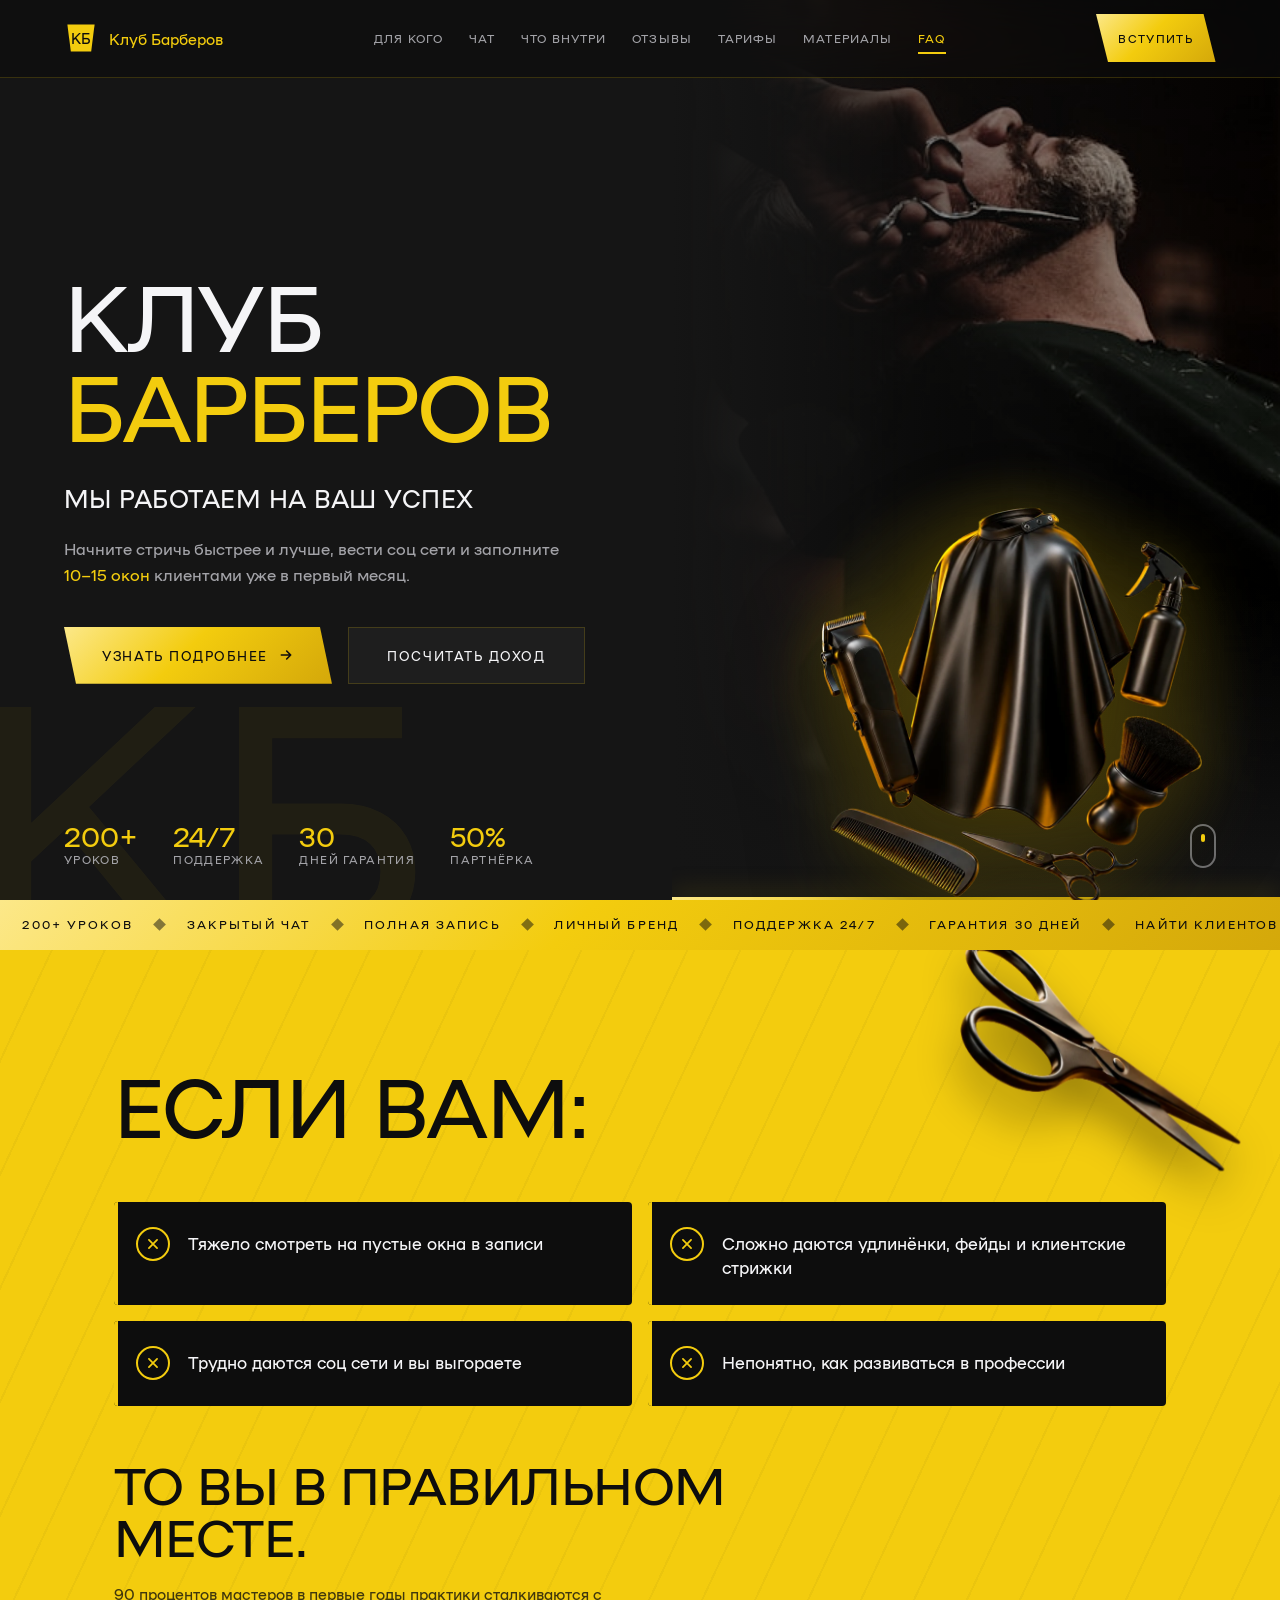
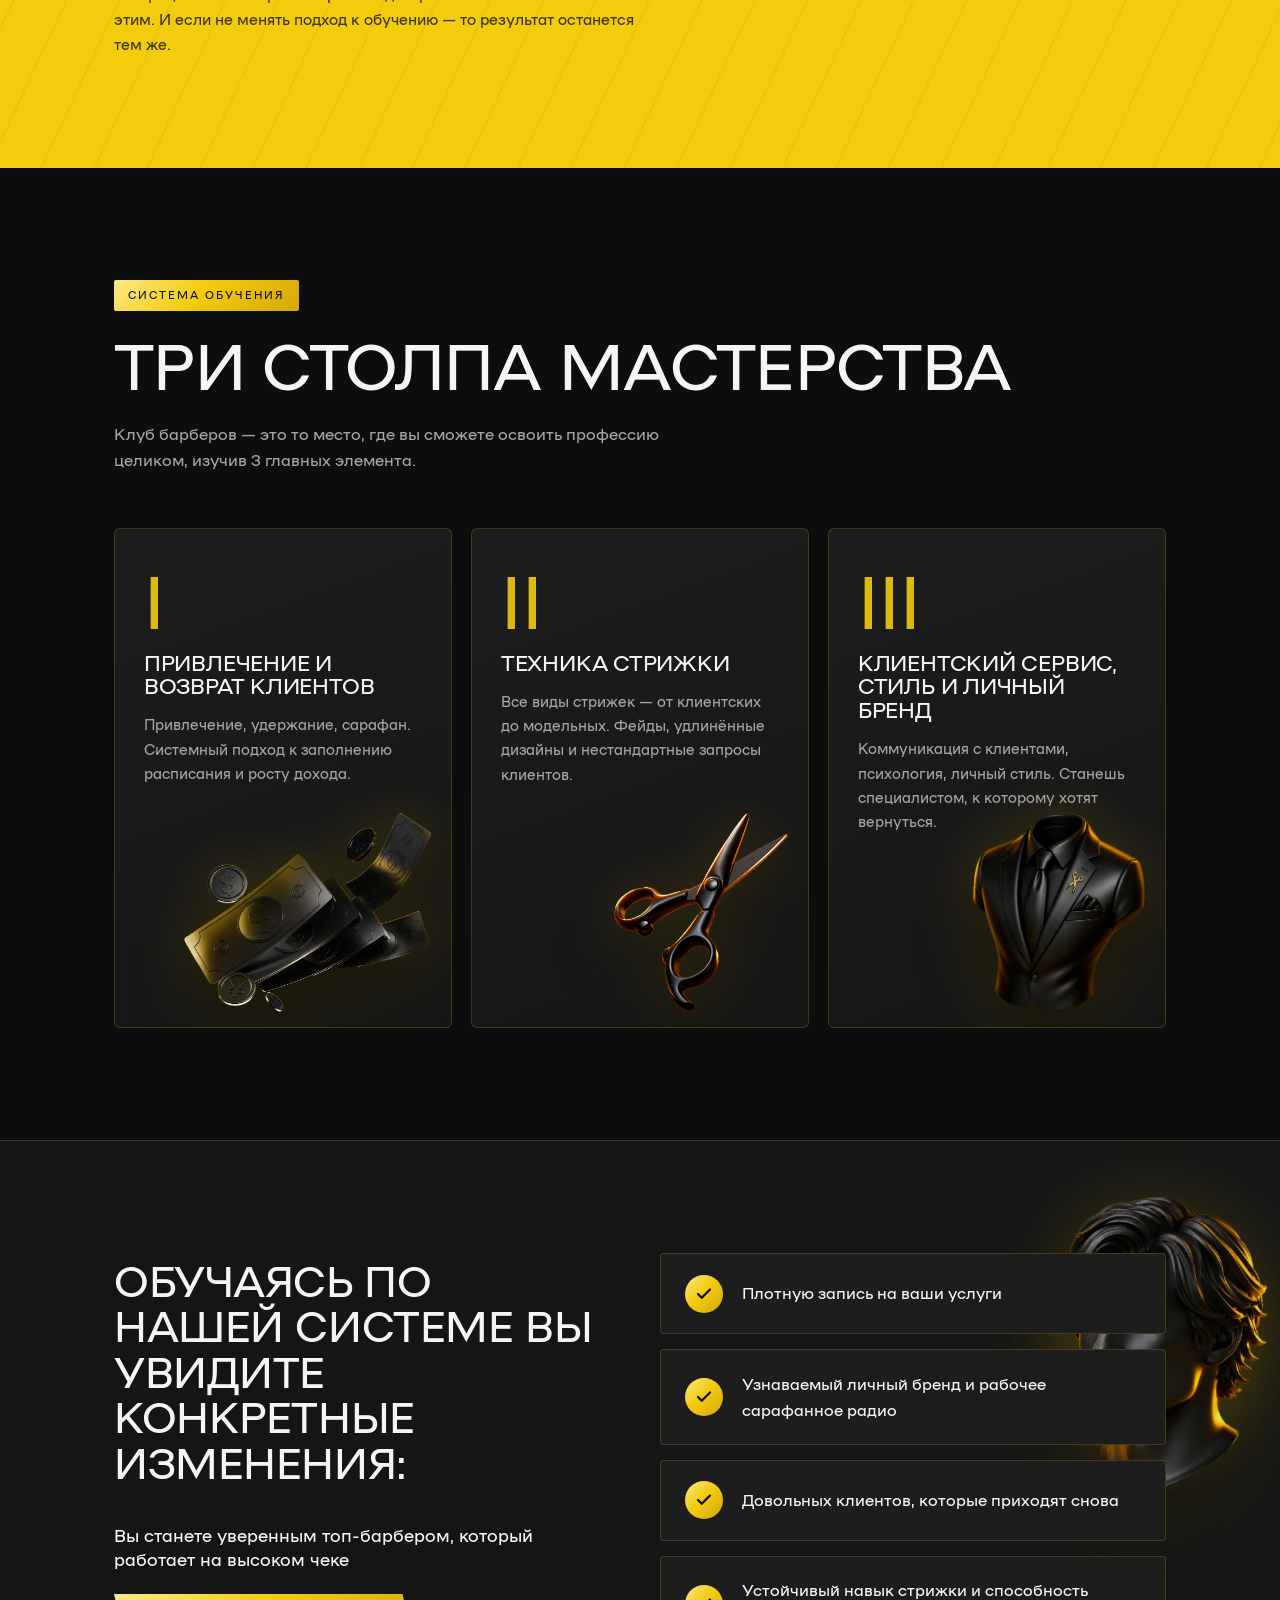
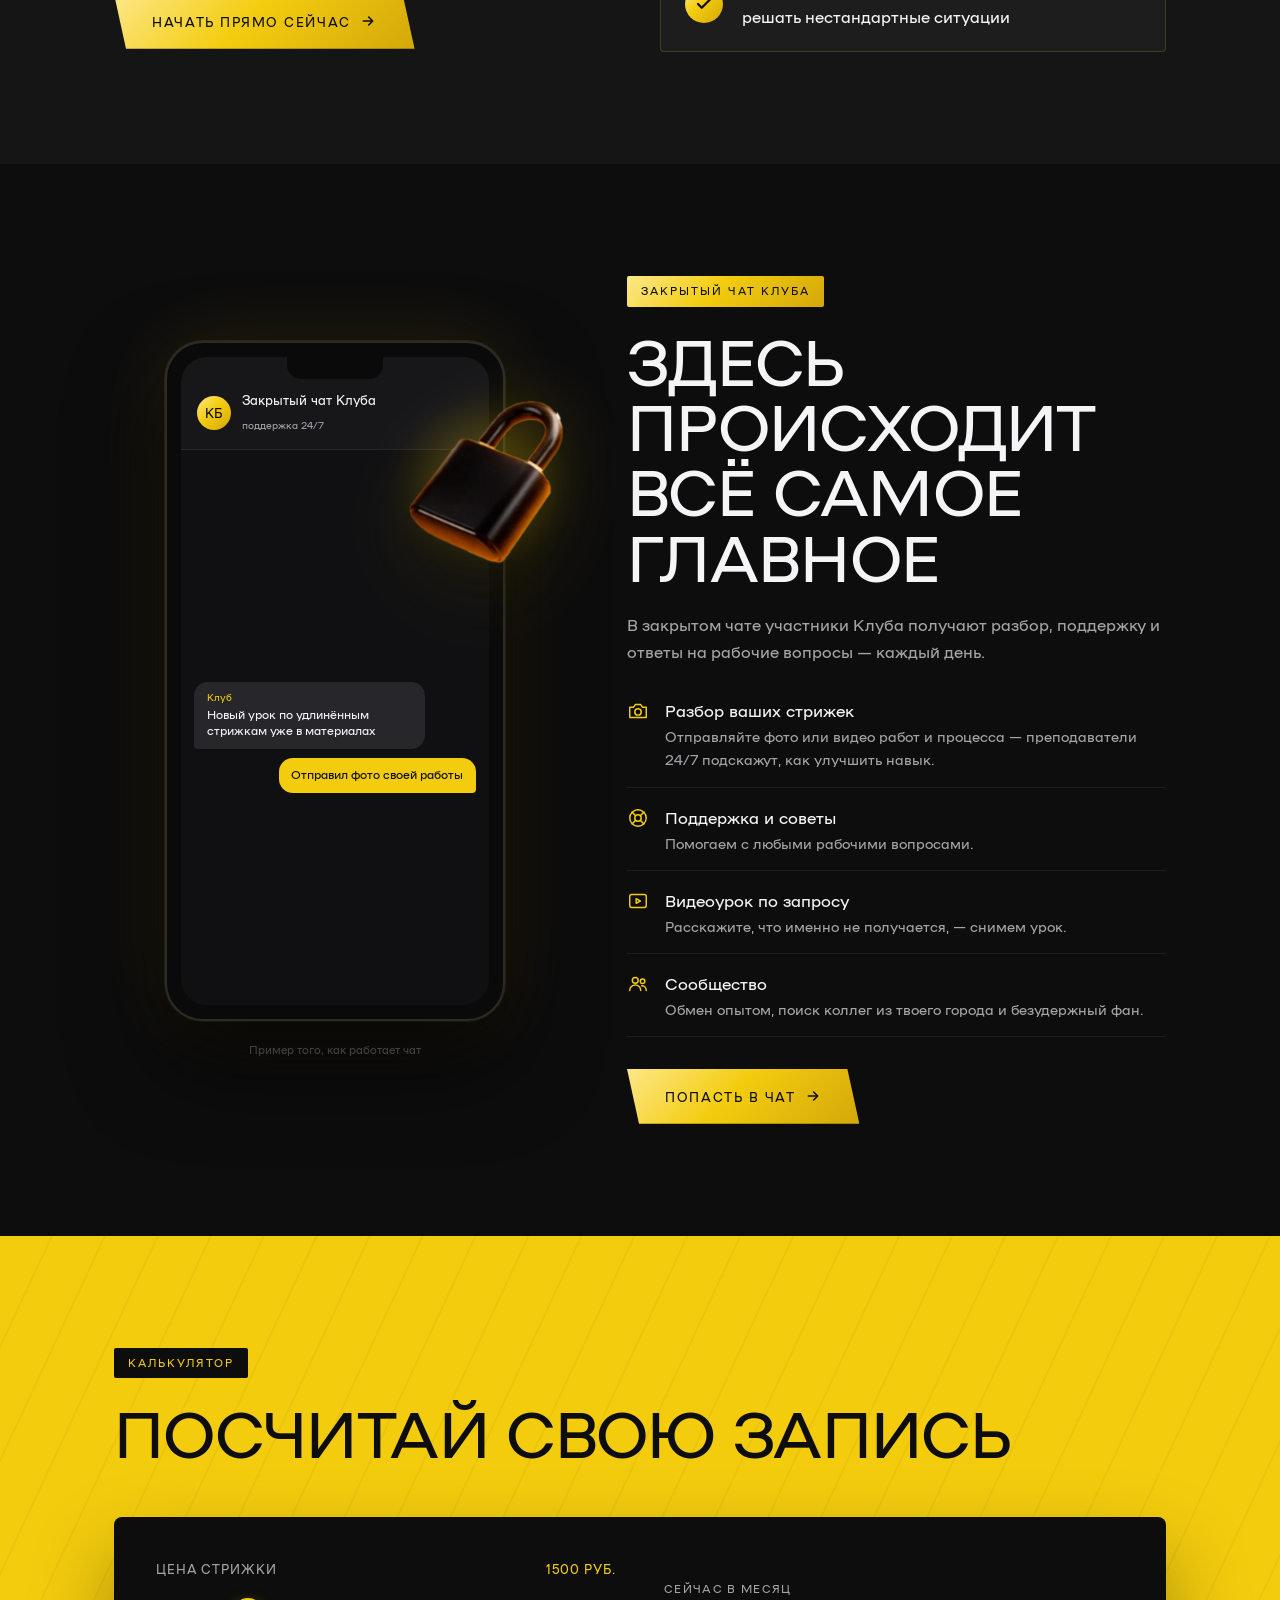
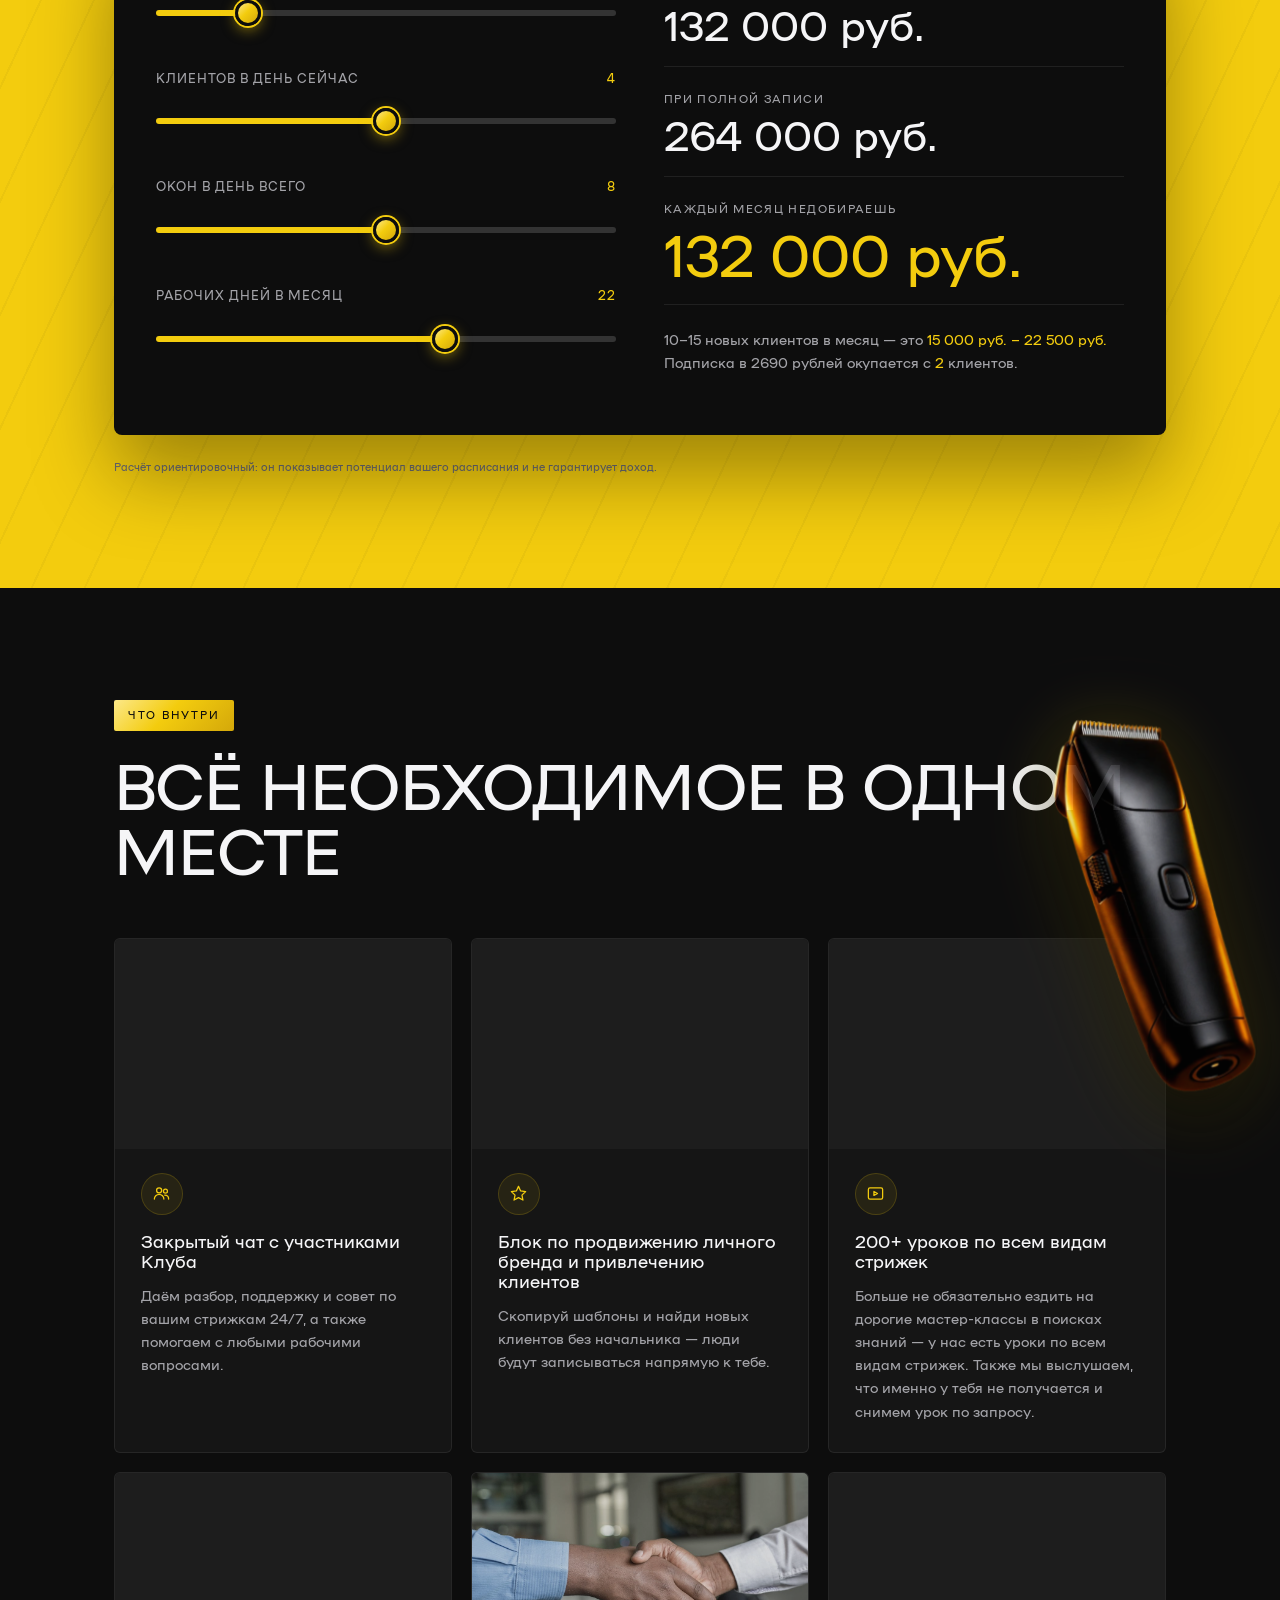
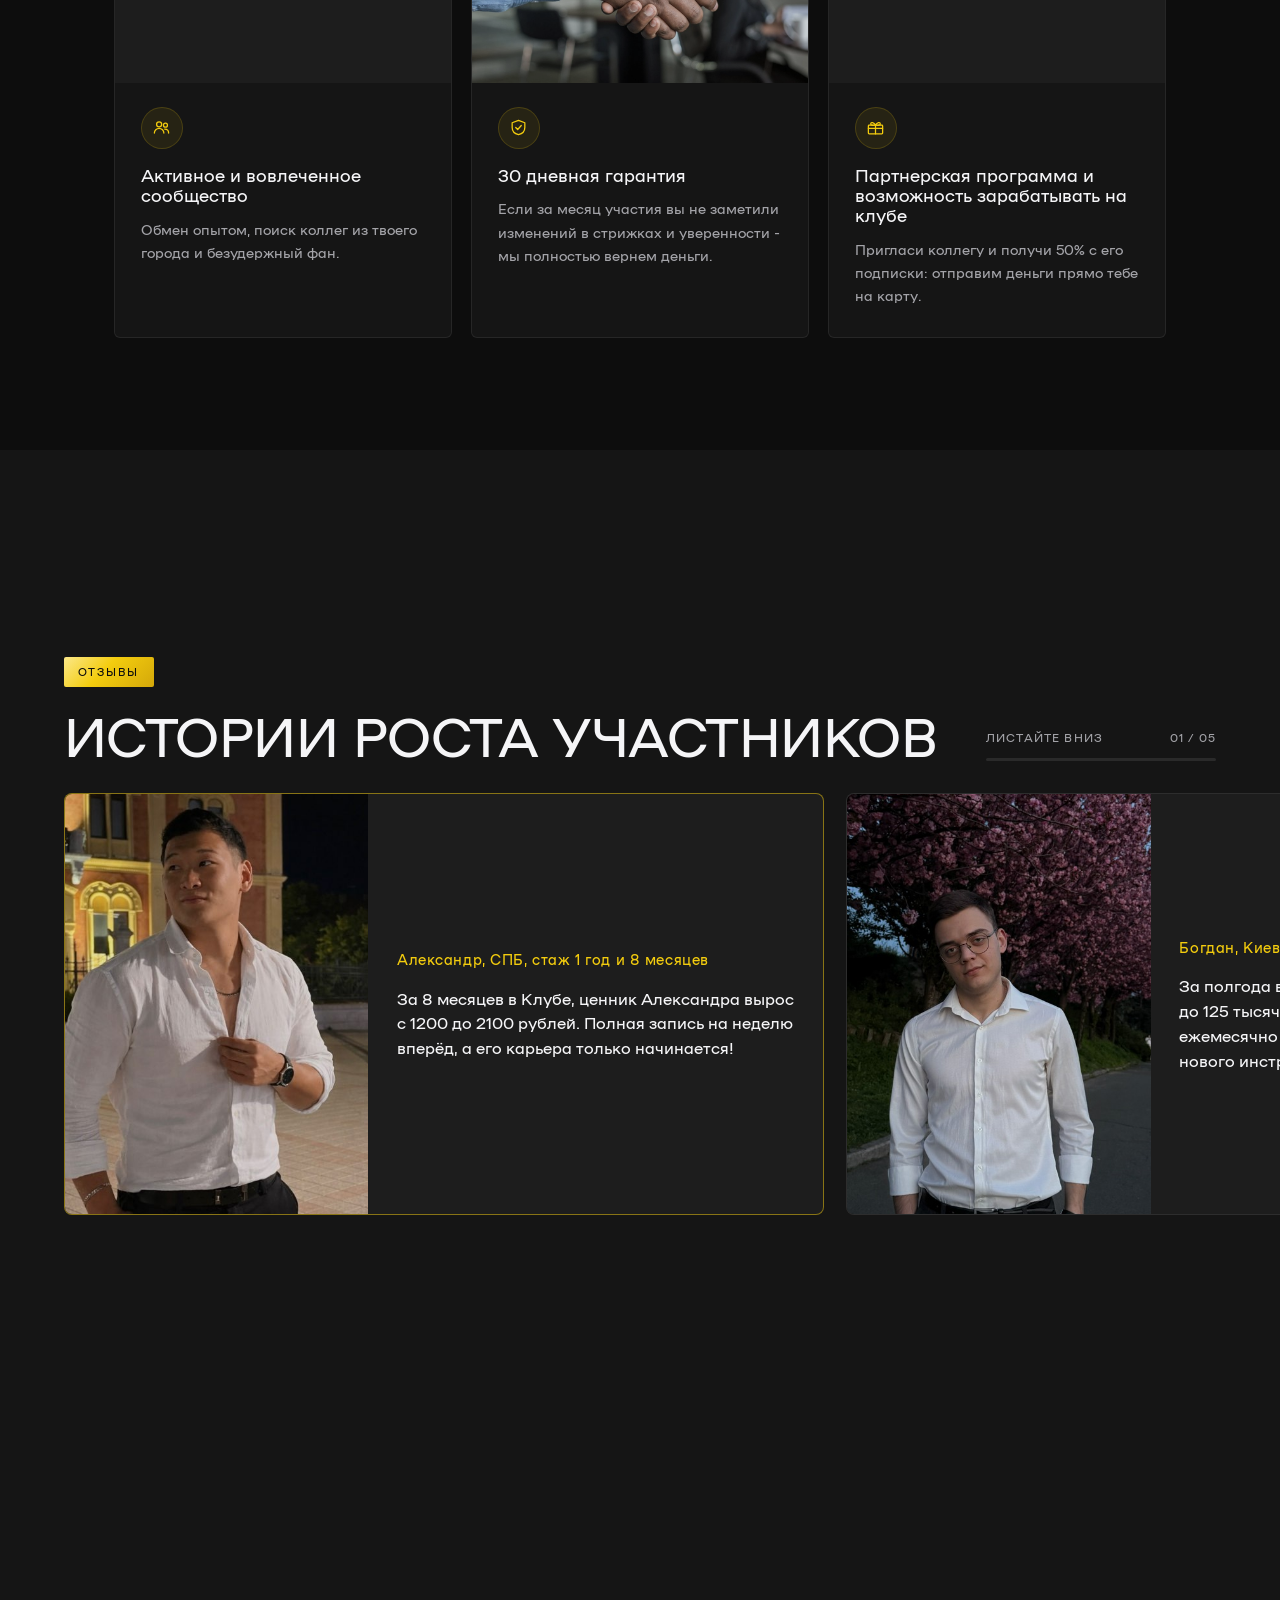
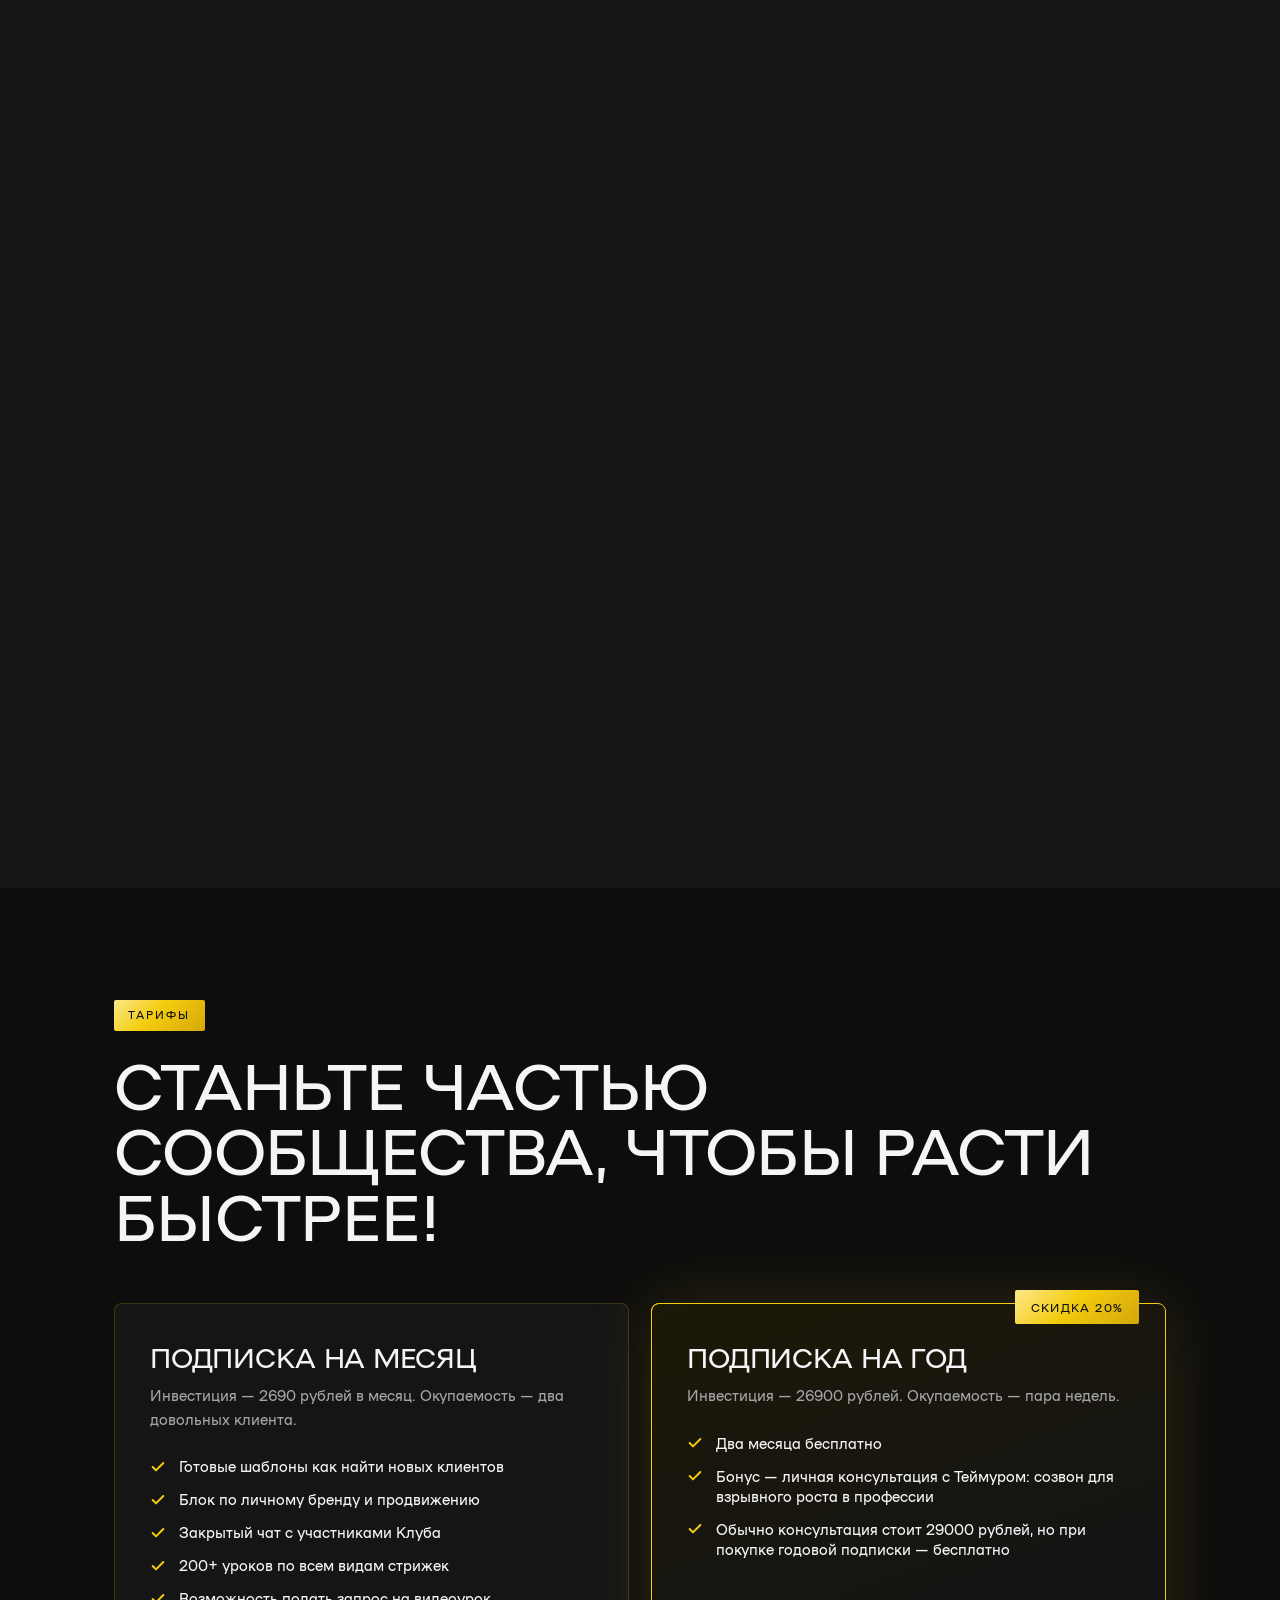
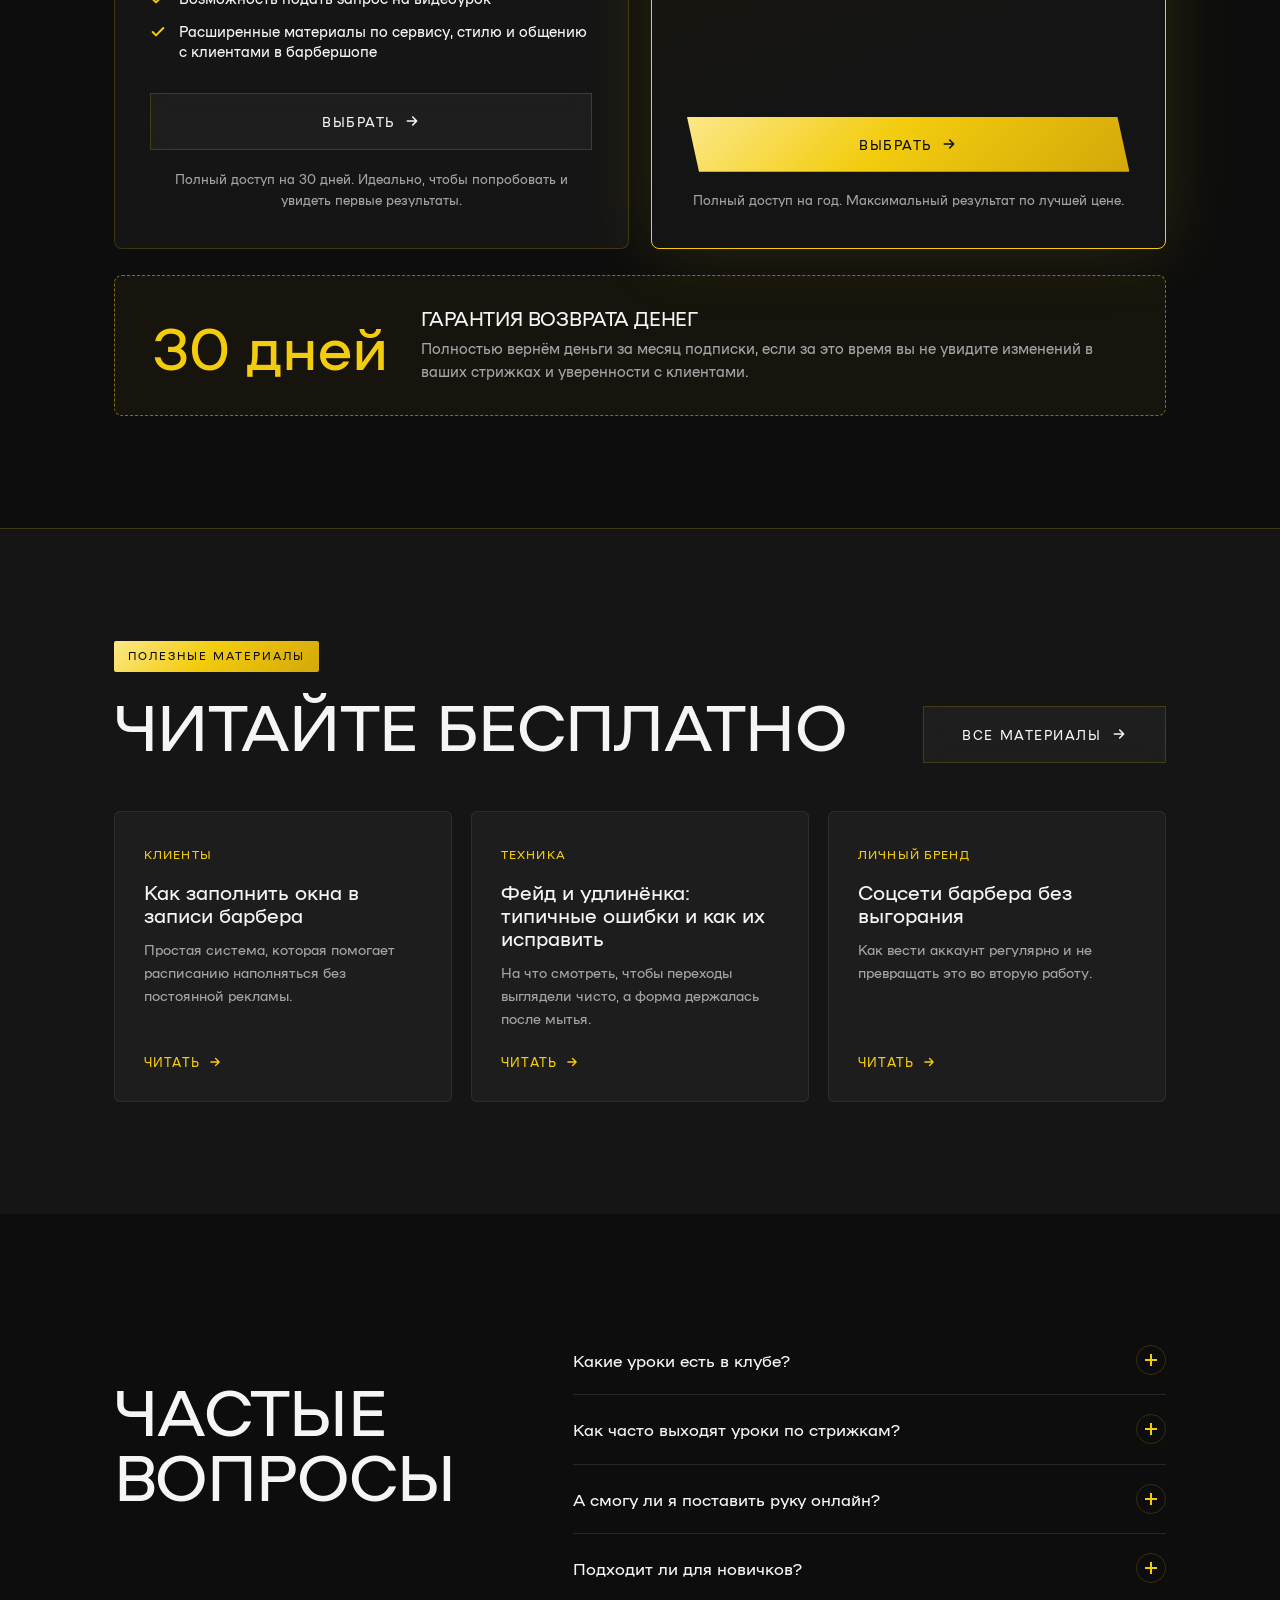
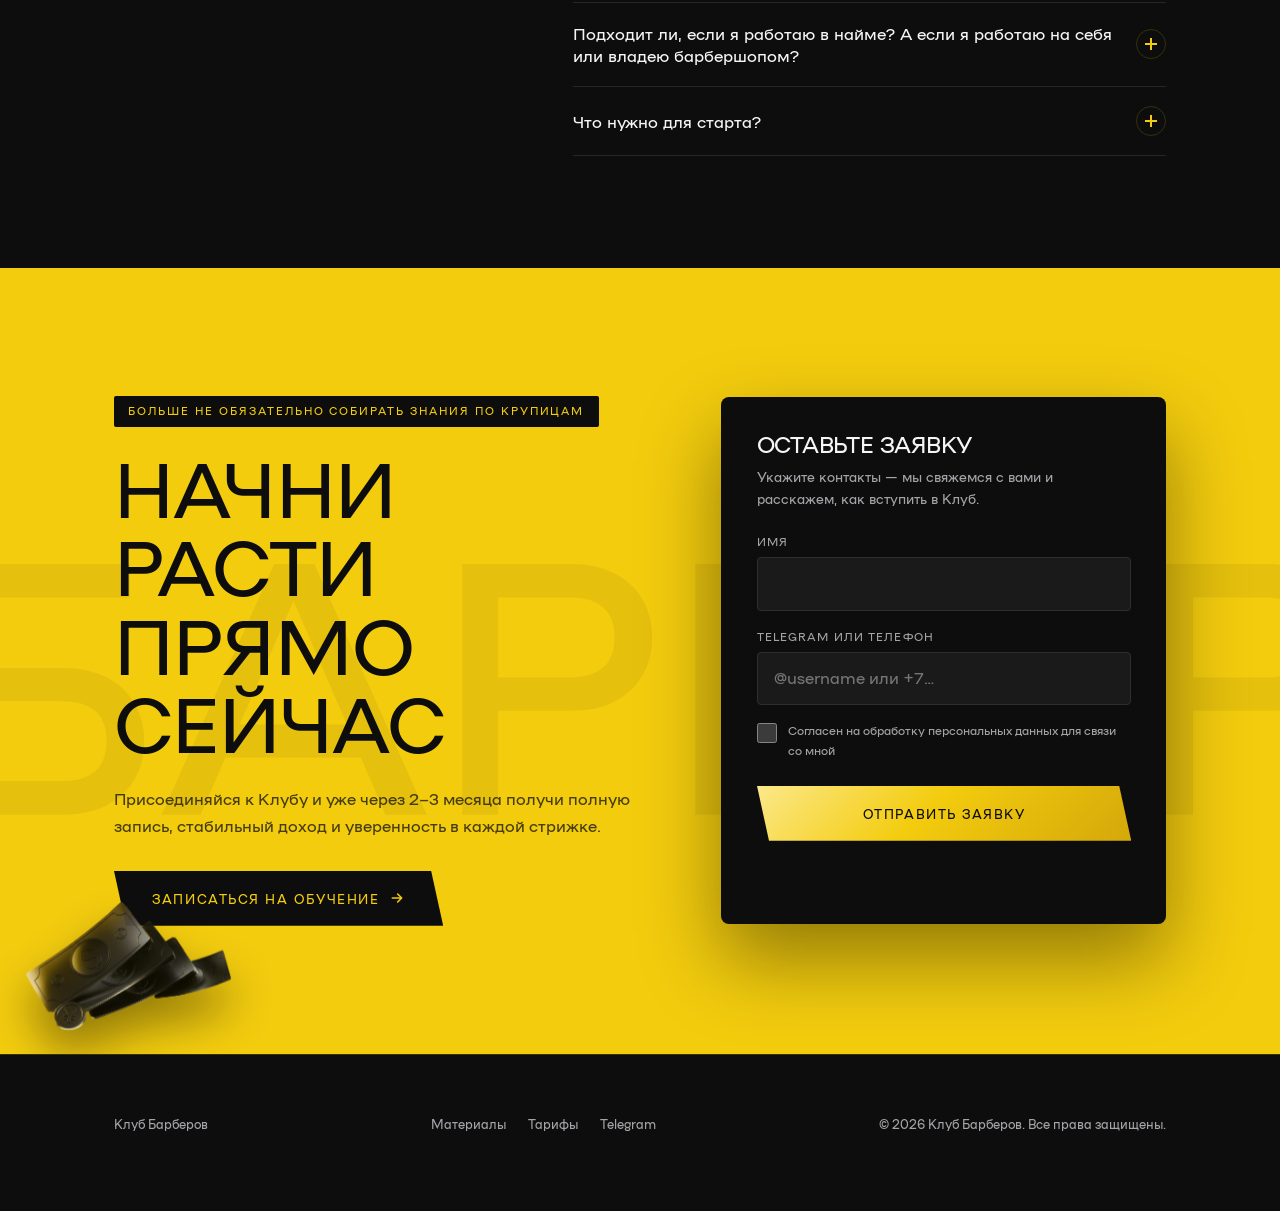
==== index.html @ 0d34c786 "Add files via upload" ====
<!DOCTYPE html>
<html lang="ru">
<head>
<meta charset="UTF-8">
<meta name="viewport" content="width=device-width, initial-scale=1.0, viewport-fit=cover">
<meta name="theme-color" content="#0D0D0D">
<meta name="color-scheme" content="dark">
<meta name="apple-mobile-web-app-capable" content="yes">
<title>Клуб Барберов — Обучение для профессионалов</title>
<meta name="description" content="Клуб Барберов: 200+ уроков по стрижкам, закрытый чат с разбором работ, личный бренд и привлечение клиентов. Заполните 10–15 окон клиентами уже в первый месяц. Гарантия возврата 30 дней.">
<meta property="og:type" content="website">
<meta property="og:title" content="Клуб Барберов — мы работаем на ваш успех">
<meta property="og:description" content="Научитесь стричь быстрее и лучше, вести соц сети и заполните 10–15 окон клиентами уже в первый месяц.">
<meta property="og:image" content="https://YOUR-SITE.netlify.app/assets/img/hero-barber.jpg">
<meta property="og:locale" content="ru_RU">
<link rel="icon" href="./favicon.svg" type="image/svg+xml">
<link rel="canonical" href="https://YOUR-SITE.netlify.app/">
<link rel="preload" href="./assets/fonts/namu_1990.woff2" as="font" type="font/woff2" crossorigin>
<link rel="stylesheet" href="./css/style.css">
<script type="application/ld+json">{"@context": "https://schema.org", "@type": "Organization", "name": "Клуб Барберов", "url": "https://YOUR-SITE.netlify.app/", "sameAs": ["https://t.me/teymur_barber/4397"]}</script>
<script type="application/ld+json">{"@context": "https://schema.org", "@type": "FAQPage", "mainEntity": [{"@type": "Question", "name": "Какие уроки есть в клубе?", "acceptedAnswer": {"@type": "Answer", "text": "В клубе есть уроки по всем видам стрижек: потоковые запросы клиентов, демонстративные фейды для портфолио и трендовые удлиненки."}}, {"@type": "Question", "name": "Как часто выходят уроки по стрижкам?", "acceptedAnswer": {"@type": "Answer", "text": "Мы выкладываем от трёх до пяти новых уроков в месяц."}}, {"@type": "Question", "name": "А смогу ли я поставить руку онлайн?", "acceptedAnswer": {"@type": "Answer", "text": "Да, это вполне реально. Преподаватели 24/7 консультируют в чате: можно отправить фото или видео работ, а также видео процесса стрижки и получить советы по улучшению своих навыков."}}, {"@type": "Question", "name": "Подходит ли для новичков?", "acceptedAnswer": {"@type": "Answer", "text": "Для новичков канал подходит лучше всего. Постоянный поток полезных знаний облегчит процесс обучения и наставит на верный путь, обезопасив вас от распространённых ошибок."}}, {"@type": "Question", "name": "Подходит ли, если я работаю в найме? А если я работаю на себя или владею барбершопом?", "acceptedAnswer": {"@type": "Answer", "text": "Клуб подходит мастерам любого уровня: от новичков до матёрых профессионалов. Новички найдут полезный опыт, профессионалы найдут новые способы привлечения клиентов и могут вдохновить начинающих своим примером."}}, {"@type": "Question", "name": "Что нужно для старта?", "acceptedAnswer": {"@type": "Answer", "text": "Только телефон или компьютер с интернетом. Все материалы, шаблоны и ресурсы предоставляются сразу после оплаты."}}]}</script>
</head>
<body>

<svg width="0" height="0" style="position:absolute" aria-hidden="true">
  <defs>
    <symbol id="i-x" viewBox="0 0 24 24" fill="none" stroke-width="3" stroke-linecap="round"><path d="M5 5l14 14M19 5L5 19"/></symbol>
    <symbol id="i-check" viewBox="0 0 24 24" fill="none" stroke-width="3" stroke-linecap="round" stroke-linejoin="round"><path d="M4 12l5 5L20 6"/></symbol>
    <symbol id="i-arrow" viewBox="0 0 24 24" fill="none" stroke="currentColor" stroke-width="2.4" stroke-linecap="round" stroke-linejoin="round"><path d="M5 12h14M13 6l6 6-6 6"/></symbol>
    <symbol id="i-cam" viewBox="0 0 24 24" fill="none" stroke-width="1.6" stroke-linecap="round" stroke-linejoin="round"><path d="M3 8h4l2-3h6l2 3h4v11H3z"/><circle cx="12" cy="13" r="3.5"/></symbol>
    <symbol id="i-life" viewBox="0 0 24 24" fill="none" stroke-width="1.6" stroke-linecap="round" stroke-linejoin="round"><circle cx="12" cy="12" r="9"/><circle cx="12" cy="12" r="3.5"/><path d="M5.6 5.6l3.9 3.9M14.5 14.5l3.9 3.9M18.4 5.6l-3.9 3.9M9.5 14.5l-3.9 3.9"/></symbol>
    <symbol id="i-play" viewBox="0 0 24 24" fill="none" stroke-width="1.6" stroke-linecap="round" stroke-linejoin="round"><rect x="3" y="5" width="18" height="14" rx="2"/><path d="M10 9.5v5l4.5-2.5z"/></symbol>
    <symbol id="i-users" viewBox="0 0 24 24" fill="none" stroke-width="1.6" stroke-linecap="round" stroke-linejoin="round"><circle cx="9" cy="8" r="3.2"/><circle cx="17" cy="9" r="2.5"/><path d="M3 19c0-3.3 2.7-6 6-6s6 2.7 6 6M16 14c2.8 0 5 2 5 5"/></symbol>
    <symbol id="i-star" viewBox="0 0 24 24" fill="none" stroke-width="1.6" stroke-linejoin="round"><path d="M12 3l2.7 5.8 6.3.8-4.6 4.4 1.2 6.3L12 17.2 6.4 20.3l1.2-6.3L3 9.6l6.3-.8z"/></symbol>
    <symbol id="i-shield" viewBox="0 0 24 24" fill="none" stroke-width="1.6" stroke-linecap="round" stroke-linejoin="round"><path d="M12 3l8 3v6c0 4.6-3.2 7.9-8 9-4.8-1.1-8-4.4-8-9V6z"/><path d="M8.5 12l2.5 2.5 4.5-5"/></symbol>
    <symbol id="i-gift" viewBox="0 0 24 24" fill="none" stroke-width="1.6" stroke-linecap="round" stroke-linejoin="round"><rect x="3" y="9" width="18" height="11" rx="1"/><path d="M12 9v11M3 13h18M12 9c-2-4-6-4-6-1.5S10 9 12 9zm0 0c2-4 6-4 6-1.5S14 9 12 9z"/></symbol>
  </defs>
</svg>

<div class="progress" aria-hidden="true"></div>
<div class="cursor-glow" aria-hidden="true"></div>

<header>
<nav class="nav" aria-label="Главная навигация">
  <a href="#top" class="logo" title="Клуб Барберов — в начало страницы">
    <svg viewBox="0 0 40 40" aria-hidden="true"><path d="M4 4h32l-4 32H8z" fill="#F3CC0E"/><text x="20" y="27" text-anchor="middle" font-size="17" fill="#0D0D0D" font-family="'NAMU 1990',sans-serif">КБ</text></svg>
    Клуб Барберов
  </a>
  <ul class="nav-links" id="nav-links" role="list">
    <li><a href="#about" title="Перейти к разделу «Если вам»">Для кого</a></li>
    <li><a href="#chat" title="Закрытый чат Клуба">Чат</a></li>
    <li><a href="#features" title="Перейти к разделу Что внутри">Что внутри</a></li>
    <li><a href="#reviews" title="Перейти к отзывам">Отзывы</a></li>
    <li><a href="#pricing" title="Перейти к тарифам">Тарифы</a></li>
    <li><a href="./materials.html" title="Полезные материалы для барберов">Материалы</a></li>
    <li><a href="#faq" title="Перейти к частым вопросам">FAQ</a></li>
  </ul>
  <a href="https://t.me/teymur_barber/4397" class="btn nav-cta" target="_blank" rel="noopener noreferrer" title="Вступить в Клуб через Telegram">Вступить</a>
  <button type="button" class="burger" aria-expanded="false" aria-controls="nav-links" aria-label="Открыть или закрыть меню"><span></span></button>
</nav>

<section class="hero" id="top">
  <div class="hero-copy">
    <div class="hero-letter" aria-hidden="true">КБ</div>
    <h1><span class="ln"><span>Клуб</span></span><span class="ln"><span>Барберов</span></span></h1>
    <p class="hero-tagline">Мы работаем на ваш успех</p>
    <p class="hero-sub">Начните стричь быстрее и лучше, вести соц сети и заполните <b>10–15 окон</b> клиентами уже в первый месяц.</p>
    <div class="hero-btns">
      <a href="#features" class="btn" data-magnet title="Перейти к разделу Что внутри">Узнать подробнее <svg><use href="#i-arrow"/></svg></a>
      <a href="#calc" class="btn btn-ghost" title="Посчитать доход с полной записью">Посчитать доход</a>
    </div>
  </div>
  <div class="hero-vis">
    <img class="photo" src="./assets/img/hero-barber.jpg" alt="Барбер за работой" fetchpriority="high" decoding="async" width="900" height="600">
    <div class="founder" id="founder" hidden>
      <img src="./assets/img/teymur.jpg" alt="Теймур — Клуб Барберов" width="52" height="52">
      <div><strong>Теймур</strong><small>Клуб Барберов</small></div>
    </div>
  </div>
  <div class="m3d" data-depth="0.05" data-spin aria-hidden="true"><div class="m3d-spot"></div><img src="./assets/3d/suit_barber.webp" alt="" width="470" height="470" decoding="async"></div>
  <div class="hero-stats">
    <div><b data-count="200" data-suffix="+">0</b>уроков</div>
    <div><b data-count="24" data-suffix="/7">0</b>поддержка</div>
    <div><b data-count="30">0</b>дней гарантия</div>
    <div><b data-count="50" data-suffix="%">0</b>партнёрка</div>
  </div>
  <div class="scroll-cue" aria-hidden="true"></div>
</section>
</header>

<main>

<div class="ticker" aria-hidden="true">
  <div class="ticker-track">
    <div class="ticker-set"><span>200+ уроков</span><i></i><span>Закрытый чат</span><i></i><span>Полная запись</span><i></i><span>Личный бренд</span><i></i><span>Поддержка 24/7</span><i></i><span>Гарантия 30 дней</span><i></i><span>Найти клиентов — легко</span><i></i></div>
    <div class="ticker-set"><span>200+ уроков</span><i></i><span>Закрытый чат</span><i></i><span>Полная запись</span><i></i><span>Личный бренд</span><i></i><span>Поддержка 24/7</span><i></i><span>Гарантия 30 дней</span><i></i><span>Найти клиентов — легко</span><i></i></div>
    <div class="ticker-set"><span>200+ уроков</span><i></i><span>Закрытый чат</span><i></i><span>Полная запись</span><i></i><span>Личный бренд</span><i></i><span>Поддержка 24/7</span><i></i><span>Гарантия 30 дней</span><i></i><span>Найти клиентов — легко</span><i></i></div>
    <div class="ticker-set"><span>200+ уроков</span><i></i><span>Закрытый чат</span><i></i><span>Полная запись</span><i></i><span>Личный бренд</span><i></i><span>Поддержка 24/7</span><i></i><span>Гарантия 30 дней</span><i></i><span>Найти клиентов — легко</span><i></i></div>
  </div>
</div>

<!-- PAIN -->
<section class="pain" id="about">
  <div class="m3d" data-depth="0.04" aria-hidden="true" style="--r0:6deg;--r1:-6deg"><img src="./assets/3d/deco-extra-02.webp" alt="" width="300" height="245" loading="lazy" decoding="async"></div>
  <div class="wrap">
    <h2><span class="mask" data-mask><span>Если вам:</span></span></h2>
    <ul class="pain-list">
      <li class="pain-item rv" data-tilt="4"><span class="pain-x"><svg><use href="#i-x"/></svg></span><p>Тяжело смотреть на пустые окна в записи</p></li>
      <li class="pain-item rv" data-tilt="4" style="--d:.08s"><span class="pain-x"><svg><use href="#i-x"/></svg></span><p>Сложно даются удлинёнки, фейды и клиентские стрижки</p></li>
      <li class="pain-item rv" data-tilt="4" style="--d:.16s"><span class="pain-x"><svg><use href="#i-x"/></svg></span><p>Трудно даются соц сети и вы выгораете</p></li>
      <li class="pain-item rv" data-tilt="4" style="--d:.24s"><span class="pain-x"><svg><use href="#i-x"/></svg></span><p>Непонятно, как развиваться в профессии</p></li>
    </ul>
    <div class="pain-end rv">
      <h3>То вы в правильном месте.</h3>
      <p>90 процентов мастеров в первые годы практики сталкиваются с этим. И если не менять подход к обучению — то результат останется тем же.</p>
    </div>
  </div>
</section>

<!-- PILLARS -->
<section class="pillars" id="pillars">
  <div class="wrap">
    <span class="tag rv">Система обучения</span>
    <h2><span class="mask" data-mask><span>Три столпа мастерства</span></span></h2>
    <p class="lead rv">Клуб барберов — это то место, где вы сможете освоить профессию целиком, изучив 3 главных элемента.</p>
    <div class="pillars-row">
      <article class="pillar rv" data-tilt="9">
        <div class="pillar-num">I</div>
        <h3>Привлечение и возврат клиентов</h3>
        <p>Привлечение, удержание, сарафан. Системный подход к заполнению расписания и росту дохода.</p>
        <div class="obj" aria-hidden="true"><img src="./assets/3d/unnamed.webp" alt="" width="400" height="323" loading="lazy" decoding="async"></div>
      </article>
      <article class="pillar rv" data-tilt="9" style="--d:.1s">
        <div class="pillar-num">II</div>
        <h3>Техника стрижки</h3>
        <p>Все виды стрижек — от клиентских до модельных. Фейды, удлинённые дизайны и нестандартные запросы клиентов.</p>
        <div class="obj" aria-hidden="true"><img src="./assets/3d/deco-mum.webp" alt="" width="400" height="459" loading="lazy" decoding="async"></div>
      </article>
      <article class="pillar rv" data-tilt="9" style="--d:.2s">
        <div class="pillar-num">III</div>
        <h3>Клиентский сервис, стиль и личный бренд</h3>
        <p>Коммуникация с клиентами, психология, личный стиль. Станешь специалистом, к которому хотят вернуться.</p>
        <div class="obj" aria-hidden="true"><img src="./assets/3d/suit.webp" alt="" width="400" height="464" loading="lazy" decoding="async"></div>
      </article>
    </div>
  </div>
</section>

<!-- RESULTS -->
<section class="results" id="results">
  <div class="m3d" data-depth="0.05" aria-hidden="true"><div class="m3d-spot"></div><img src="./assets/3d/long_hair.webp" alt="" width="330" height="446" loading="lazy" decoding="async"></div>
  <div class="wrap results-grid">
    <div>
      <h2><span class="mask" data-mask><span>Обучаясь по нашей системе вы увидите конкретные изменения:</span></span></h2>
      <div class="results-after rv">
        <strong>Вы станете уверенным топ-барбером, который работает на высоком чеке</strong>
        <a href="https://t.me/teymur_barber/4397" class="btn" data-magnet target="_blank" rel="noopener noreferrer" title="Начать прямо сейчас в Telegram">Начать прямо сейчас <svg><use href="#i-arrow"/></svg></a>
      </div>
    </div>
    <ul class="res-list">
      <li class="res-item rv"><span class="res-check"><svg viewBox="0 0 24 24"><use href="#i-check"/></svg></span><span>Плотную запись на ваши услуги</span></li>
      <li class="res-item rv" style="--d:.08s"><span class="res-check"><svg viewBox="0 0 24 24"><use href="#i-check"/></svg></span><span>Узнаваемый личный бренд и рабочее сарафанное радио</span></li>
      <li class="res-item rv" style="--d:.16s"><span class="res-check"><svg viewBox="0 0 24 24"><use href="#i-check"/></svg></span><span>Довольных клиентов, которые приходят снова</span></li>
      <li class="res-item rv" style="--d:.24s"><span class="res-check"><svg viewBox="0 0 24 24"><use href="#i-check"/></svg></span><span>Устойчивый навык стрижки и способность решать нестандартные ситуации</span></li>
    </ul>
  </div>
</section>

<!-- CLOSED CHAT -->
<section class="chat" id="chat">
  <div class="wrap chat-grid">
    <div class="phone-col rv">
      <div class="phone" data-phone>
        <div class="m3d" data-depth="0.06" aria-hidden="true" style="--r0:-8deg;--r1:6deg"><div class="m3d-spot"></div><img src="./assets/3d/deco-extra-01.webp" alt="" width="200" height="211" loading="lazy" decoding="async"></div>
        <div class="phone-scr">
          <div class="phone-top"><span class="ava">КБ</span><div><b>Закрытый чат Клуба</b><small>поддержка 24/7</small></div></div>
          <div class="phone-body" id="chat-body" aria-hidden="true">
            <div class="bub them"><small>Клуб</small>Новый урок по удлинённым стрижкам уже в материалах</div>
            <div class="bub me">Отправил фото своей работы</div>
            <div class="bub them"><small>Преподаватель</small>Разбор готов: что поправить в переходах и форме</div>
            <div class="bub me">Можно урок по этой теме?</div>
            <div class="bub them"><small>Преподаватель</small>Принято — снимем урок по запросу</div>
          </div>
        </div>
      </div>
      <p class="chat-note">Пример того, как работает чат</p>
    </div>
    <div>
      <span class="tag rv">Закрытый чат Клуба</span>
      <h2><span class="mask" data-mask><span>Здесь происходит всё самое главное</span></span></h2>
      <p class="lead rv">В закрытом чате участники Клуба получают разбор, поддержку и ответы на рабочие вопросы — каждый день.</p>
      <ul class="chat-list">
        <li class="rv"><svg fill="none" stroke-width="1.6"><use href="#i-cam"/></svg><div><b>Разбор ваших стрижек</b><span>Отправляйте фото или видео работ и процесса — преподаватели 24/7 подскажут, как улучшить навык.</span></div></li>
        <li class="rv" style="--d:.08s"><svg fill="none" stroke-width="1.6"><use href="#i-life"/></svg><div><b>Поддержка и советы</b><span>Помогаем с любыми рабочими вопросами.</span></div></li>
        <li class="rv" style="--d:.16s"><svg fill="none" stroke-width="1.6"><use href="#i-play"/></svg><div><b>Видеоурок по запросу</b><span>Расскажите, что именно не получается, — снимем урок.</span></div></li>
        <li class="rv" style="--d:.24s"><svg fill="none" stroke-width="1.6"><use href="#i-users"/></svg><div><b>Сообщество</b><span>Обмен опытом, поиск коллег из твоего города и безудержный фан.</span></div></li>
      </ul>
      <a href="https://t.me/teymur_barber/4397" class="btn" data-magnet target="_blank" rel="noopener noreferrer" title="Попасть в закрытый чат через Telegram">Попасть в чат <svg><use href="#i-arrow"/></svg></a>
    </div>
  </div>
</section>

<!-- CALCULATOR -->
<section class="calc" id="calc">
  <div class="wrap">
    <span class="tag rv">Калькулятор</span>
    <h2><span class="mask" data-mask><span>Посчитай свою запись</span></span></h2>
    <div class="calc-box rv">
      <div class="calc-in">
        <div class="fld"><label for="c-price">Цена стрижки <output id="o-price">1500 руб.</output></label><input type="range" id="c-price" min="500" max="6000" step="100" value="1500"></div>
        <div class="fld"><label for="c-fill">Клиентов в день сейчас <output id="o-fill">4</output></label><input type="range" id="c-fill" min="0" max="12" step="1" value="4"></div>
        <div class="fld"><label for="c-max">Окон в день всего <output id="o-max">8</output></label><input type="range" id="c-max" min="2" max="14" step="1" value="8"></div>
        <div class="fld"><label for="c-days">Рабочих дней в месяц <output id="o-days">22</output></label><input type="range" id="c-days" min="8" max="30" step="1" value="22"></div>
      </div>
      <div class="calc-out" aria-live="polite">
        <div class="out-row"><small>Сейчас в месяц</small><b id="r-now">0</b></div>
        <div class="out-row"><small>При полной записи</small><b id="r-full">0</b></div>
        <div class="out-row big"><small>Каждый месяц недобираешь</small><b id="r-gap">0</b></div>
        <p class="out-pay">10–15 новых клиентов в месяц — это <b id="r-add">0</b> Подписка в 2690 рублей окупается с <b id="r-pay">2</b> клиентов.</p>
      </div>
    </div>
    <p class="calc-disc">Расчёт ориентировочный: он показывает потенциал вашего расписания и не гарантирует доход.</p>
  </div>
</section>

<!-- FEATURES -->
<section class="features" id="features">
  <div class="m3d" data-depth="0.05" aria-hidden="true" style="--r0:8deg;--r1:-4deg"><img src="./assets/3d/deco-hyh.webp" alt="" width="200" height="373" loading="lazy" decoding="async"></div>
  <div class="wrap">
    <span class="tag rv">Что внутри</span>
    <h2><span class="mask" data-mask><span>Всё необходимое в одном месте</span></span></h2>
    <div class="feat-grid">
      <article class="feat rv" data-tilt="6">
        <div class="feat-img"><img src="./assets/img/feature-04.jpg" alt="Закрытый чат с участниками Клуба" loading="lazy" decoding="async" width="1100" height="733"></div>
        <div class="feat-body"><div class="feat-ico"><svg stroke="currentColor"><use href="#i-users"/></svg></div><h3>Закрытый чат с участниками Клуба</h3><p>Даём разбор, поддержку и совет по вашим стрижкам 24/7, а также помогаем с любыми рабочими вопросами.</p></div>
      </article>
      <article class="feat rv" data-tilt="6" style="--d:.08s">
        <div class="feat-img"><img src="./assets/img/feature-02.jpg" alt="Блок по продвижению личного бренда" loading="lazy" decoding="async" width="1100" height="783"></div>
        <div class="feat-body"><div class="feat-ico"><svg stroke="currentColor"><use href="#i-star"/></svg></div><h3>Блок по продвижению личного бренда и привлечению клиентов</h3><p>Скопируй шаблоны и найди новых клиентов без начальника — люди будут записываться напрямую к тебе.</p></div>
      </article>
      <article class="feat rv" data-tilt="6" style="--d:.16s">
        <div class="feat-img"><img src="./assets/img/feature-01.jpg" alt="200+ уроков по всем видам стрижек" loading="lazy" decoding="async" width="734" height="1100" style="object-position:50% 30%"></div>
        <div class="feat-body"><div class="feat-ico"><svg stroke="currentColor"><use href="#i-play"/></svg></div><h3>200+ уроков по всем видам стрижек</h3><p>Больше не обязательно ездить на дорогие мастер-классы в поисках знаний — у нас есть уроки по всем видам стрижек. Также мы выслушаем, что именно у тебя не получается и снимем урок по запросу.</p></div>
      </article>
      <article class="feat rv" data-tilt="6">
        <div class="feat-img"><img src="./assets/img/feature-05.jpg" alt="Активное и вовлеченное сообщество" loading="lazy" decoding="async" width="1100" height="733"></div>
        <div class="feat-body"><div class="feat-ico"><svg stroke="currentColor"><use href="#i-users"/></svg></div><h3>Активное и вовлеченное сообщество</h3><p>Обмен опытом, поиск коллег из твоего города и безудержный фан.</p></div>
      </article>
      <article class="feat rv" data-tilt="6" style="--d:.08s">
        <div class="feat-img"><img src="./assets/img/feature-03.jpg" alt="30 дневная гарантия" loading="lazy" decoding="async" width="1100" height="735"></div>
        <div class="feat-body"><div class="feat-ico"><svg stroke="currentColor"><use href="#i-shield"/></svg></div><h3>30 дневная гарантия</h3><p>Если за месяц участия вы не заметили изменений в стрижках и уверенности - мы полностью вернем деньги.</p></div>
      </article>
      <article class="feat rv" data-tilt="6" style="--d:.16s">
        <div class="feat-img"><img src="./assets/img/feature-06.jpg" alt="Партнёрская программа" loading="lazy" decoding="async" width="1100" height="734"></div>
        <div class="feat-body"><div class="feat-ico"><svg stroke="currentColor"><use href="#i-gift"/></svg></div><h3>Партнерская программа и возможность зарабатывать на клубе</h3><p>Пригласи коллегу и получи 50% с его подписки: отправим деньги прямо тебе на карту.</p></div>
      </article>
    </div>
  </div>
</section>

<!-- REVIEWS -->
<section class="reviews" id="reviews" aria-label="Отзывы участников клуба">
  <div class="reviews-sticky">
    <div class="reviews-head">
      <div>
        <span class="tag">Отзывы</span>
        <h2>Истории роста участников</h2>
      </div>
      <div class="reviews-meta">
        <small><span>Листайте вниз</span><span id="r-count" aria-live="polite">01 / 05</span></small>
        <div class="reviews-bar" aria-hidden="true"><i id="r-fill"></i></div>
      </div>
    </div>
    <div class="reviews-view">
      <div class="reviews-track" id="r-track">
        <article class="rcard"><div class="rcard-photo"><img src="./assets/reviews/feedback-01.jpg" alt="Александр, барбер из Санкт-Петербурга" width="640" height="640" decoding="async"></div><div class="rcard-body"><p class="rcard-who">Александр, СПБ, стаж 1 год и 8 месяцев</p><p>За 8 месяцев в Клубе, ценник Александра вырос с 1200 до 2100 рублей. Полная запись на неделю вперёд, а его карьера только начинается!</p></div></article>
        <article class="rcard"><div class="rcard-photo"><img src="./assets/reviews/feedback-02.jpg" alt="Богдан, барбер из Киева" width="479" height="853" decoding="async"></div><div class="rcard-body"><p class="rcard-who">Богдан, Киев, стаж полтора года</p><p>За полгода в Клубе, доход Богдана вырос с 75 до 125 тысяч рублей в месяц. Теперь он ежемесячно может выделять 600$ на покупку нового инструмента и обучений.</p></div></article>
        <article class="rcard"><div class="rcard-photo"><img src="./assets/reviews/feedback-03.jpg" alt="Сергей, барбер из Лодзи" width="645" height="866" decoding="async"></div><div class="rcard-body"><p class="rcard-who">Сергей, Лодзь (Польша), стаж 1 год и 3 месяца</p><p>За полгода в Клубе Сергей стал увереннее в стрижках и начал делать продажи, а теперь работает в барбершопе с самым высоким ценником в городе.</p></div></article>
        <article class="rcard"><div class="rcard-photo"><img src="./assets/reviews/feedback-04.jpg" alt="Рустам, барбер из Астаны" width="640" height="640" decoding="async"></div><div class="rcard-body"><p class="rcard-who">Рустам, Астана, стаж 3 года</p><p>За год в Клубе, Рустам перешёл из парикмахерской в барбершоп, а теперь работает сам на себя в центре столицы. Его ценник вырос с 600 до 1200 рублей, но клиенты остались с Рустамом.</p></div></article>
        <article class="rcard"><div class="rcard-photo"><img src="./assets/reviews/feedback-05.jpg" alt="Иван, барбер из Праги" width="640" height="640" decoding="async"></div><div class="rcard-body"><p class="rcard-who">Иван, Прага, стаж 3 года</p><p>За год в Клубе, доход Ивана вырос с 70.000 до 140.000 рублей, он открыл свой салон и сделал свой бренд косметики. Неплохой старт для барбера, не так ли?</p></div></article>
      </div>
    </div>
  </div>
</section>

<!-- PRICING -->
<section class="pricing" id="pricing">
  <div class="wrap">
    <span class="tag rv">Тарифы</span>
    <h2><span class="mask" data-mask><span>Станьте частью сообщества, чтобы расти быстрее!</span></span></h2>
    <div class="price-grid">
      <article class="price rv">
        <h3>Подписка на месяц</h3>
        <p class="price-desc">Инвестиция — 2690 рублей в месяц. Окупаемость — два довольных клиента.</p>
        <ul class="price-feats">
          <li>Готовые шаблоны как найти новых клиентов</li>
          <li>Блок по личному бренду и продвижению</li>
          <li>Закрытый чат с участниками Клуба</li>
          <li>200+ уроков по всем видам стрижек</li>
          <li>Возможность подать запрос на видеоурок</li>
          <li>Расширенные материалы по сервису, стилю и общению с клиентами в барбершопе</li>
        </ul>
        <a href="https://t.me/teymur_barber/4397" class="btn btn-ghost" target="_blank" rel="noopener noreferrer" title="Выбрать месячный тариф в Telegram">Выбрать <svg><use href="#i-arrow"/></svg></a>
        <p class="price-after">Полный доступ на 30 дней. Идеально, чтобы попробовать и увидеть первые результаты.</p>
      </article>
      <article class="price hot rv" style="--d:.1s">
        <div class="hot-tag">Скидка 20%</div>
        <h3>Подписка на год</h3>
        <p class="price-desc">Инвестиция — 26900 рублей. Окупаемость — пара недель.</p>
        <ul class="price-feats">
          <li>Два месяца бесплатно</li>
          <li>Бонус — личная консультация с Теймуром: созвон для взрывного роста в профессии</li>
          <li>Обычно консультация стоит 29000 рублей, но при покупке годовой подписки — бесплатно</li>
        </ul>
        <a href="https://t.me/teymur_barber/4397" class="btn" data-magnet target="_blank" rel="noopener noreferrer" title="Выбрать годовой тариф в Telegram">Выбрать <svg><use href="#i-arrow"/></svg></a>
        <p class="price-after">Полный доступ на год. Максимальный результат по лучшей цене.</p>
      </article>
    </div>
    <div class="guarantee rv">
      <div class="g-num">30 дней</div>
      <div><h4>Гарантия возврата денег</h4><p>Полностью вернём деньги за месяц подписки, если за это время вы не увидите изменений в ваших стрижках и уверенности с клиентами.</p></div>
    </div>
  </div>
</section>

<!-- MATERIALS TEASER -->
<section class="mat" id="materials">
  <div class="wrap">
    <div class="mat-head">
      <div><span class="tag rv">Полезные материалы</span><h2><span class="mask" data-mask><span>Читайте бесплатно</span></span></h2></div>
      <a href="./materials.html" class="btn btn-ghost" title="Все полезные материалы для барберов">Все материалы <svg><use href="#i-arrow"/></svg></a>
    </div>
    <div class="mat-grid">
      <a class="acard rv" href="./materials/kak-zapolnit-okna-v-zapisi.html" title="Как заполнить окна в записи барбера"><div><small>Клиенты</small><h3>Как заполнить окна в записи барбера</h3><p>Простая система, которая помогает расписанию наполняться без постоянной рекламы.</p></div><span>Читать <svg width="14" height="14"><use href="#i-arrow"/></svg></span></a>
      <a class="acard rv" style="--d:.08s" href="./materials/fejd-i-udlinenka-oshibki.html" title="Фейд и удлинёнка: типичные ошибки"><div><small>Техника</small><h3>Фейд и удлинёнка: типичные ошибки и как их исправить</h3><p>На что смотреть, чтобы переходы выглядели чисто, а форма держалась после мытья.</p></div><span>Читать <svg width="14" height="14"><use href="#i-arrow"/></svg></span></a>
      <a class="acard rv" style="--d:.16s" href="./materials/socseti-barbera-bez-vygoraniya.html" title="Соцсети барбера без выгорания"><div><small>Личный бренд</small><h3>Соцсети барбера без выгорания</h3><p>Как вести аккаунт регулярно и не превращать это во вторую работу.</p></div><span>Читать <svg width="14" height="14"><use href="#i-arrow"/></svg></span></a>
    </div>
  </div>
</section>

<!-- FAQ -->
<section class="faq" id="faq">
  <div class="wrap faq-grid">
    <div><span class="tag rv">FAQ</span><h2><span class="mask" data-mask><span>Частые вопросы</span></span></h2></div>
    <div class="faq-list">
      <div class="faq-item"><button class="faq-q" type="button" aria-expanded="false"><span>Какие уроки есть в клубе?</span><span class="faq-ico"></span></button><div class="faq-a"><div><p>В клубе есть уроки по всем видам стрижек: потоковые запросы клиентов, демонстративные фейды для портфолио и трендовые удлиненки.</p></div></div></div>
      <div class="faq-item"><button class="faq-q" type="button" aria-expanded="false"><span>Как часто выходят уроки по стрижкам?</span><span class="faq-ico"></span></button><div class="faq-a"><div><p>Мы выкладываем от трёх до пяти новых уроков в месяц.</p></div></div></div>
      <div class="faq-item"><button class="faq-q" type="button" aria-expanded="false"><span>А смогу ли я поставить руку онлайн?</span><span class="faq-ico"></span></button><div class="faq-a"><div><p>Да, это вполне реально. Преподаватели 24/7 консультируют в чате: можно отправить фото или видео работ, а также видео процесса стрижки и получить советы по улучшению своих навыков.</p></div></div></div>
      <div class="faq-item"><button class="faq-q" type="button" aria-expanded="false"><span>Подходит ли для новичков?</span><span class="faq-ico"></span></button><div class="faq-a"><div><p>Для новичков канал подходит лучше всего. Постоянный поток полезных знаний облегчит процесс обучения и наставит на верный путь, обезопасив вас от распространённых ошибок.</p></div></div></div>
      <div class="faq-item"><button class="faq-q" type="button" aria-expanded="false"><span>Подходит ли, если я работаю в найме? А если я работаю на себя или владею барбершопом?</span><span class="faq-ico"></span></button><div class="faq-a"><div><p>Клуб подходит мастерам любого уровня: от новичков до матёрых профессионалов. Новички найдут полезный опыт, профессионалы найдут новые способы привлечения клиентов и могут вдохновить начинающих своим примером.</p></div></div></div>
      <div class="faq-item"><button class="faq-q" type="button" aria-expanded="false"><span>Что нужно для старта?</span><span class="faq-ico"></span></button><div class="faq-a"><div><p>Только телефон или компьютер с интернетом. Все материалы, шаблоны и ресурсы предоставляются сразу после оплаты.</p></div></div></div>
    </div>
  </div>
</section>

<!-- FINAL CTA + FORM -->
<section class="final" id="join">
  <div class="m3d" data-depth="0.05" aria-hidden="true" style="--r0:-6deg;--r1:6deg"><img src="./assets/3d/5.webp" alt="" width="220" height="137" loading="lazy" decoding="async"></div>
  <div class="wrap final-grid">
    <div>
      <span class="tag rv">Больше не обязательно собирать знания по крупицам</span>
      <h2><span class="mask" data-mask><span>Начни расти прямо сейчас</span></span></h2>
      <p class="lead rv">Присоединяйся к Клубу и уже через 2–3 месяца получи полную запись, стабильный доход и уверенность в каждой стрижке.</p>
      <p class="rv" style="margin-top:2rem"><a href="https://t.me/teymur_barber/4397" class="btn" style="background:var(--ink);color:var(--y)" data-magnet target="_blank" rel="noopener noreferrer" title="Записаться на обучение в Telegram">Записаться на обучение <svg><use href="#i-arrow"/></svg></a></p>
    </div>
    <form class="form rv" id="lead-form" novalidate>
      <h3>Оставьте заявку</h3>
      <p>Укажите контакты — мы свяжемся с вами и расскажем, как вступить в Клуб.</p>
      <label class="field"><span>Имя</span><input type="text" name="name" autocomplete="given-name" required maxlength="80"></label>
      <label class="field"><span>Telegram или телефон</span><input type="text" name="contact" autocomplete="tel" required maxlength="80" placeholder="@username или +7…"></label>
      <input class="hp" type="text" name="website" tabindex="-1" autocomplete="off" aria-hidden="true">
      <label class="agree"><input type="checkbox" name="agree" required><span>Согласен на обработку персональных данных для связи со мной</span></label>
      <button class="btn" type="submit">Отправить заявку</button>
      <p class="form-msg" id="form-msg" role="status"></p>
    </form>
  </div>
</section>

</main>

<footer class="foot">
  <div class="wrap">
    <a href="#top" class="logo" title="В начало страницы">Клуб Барберов</a>
    <nav aria-label="Нижняя навигация">
      <a href="./materials.html" title="Полезные материалы">Материалы</a>
      <a href="#pricing" title="Тарифы">Тарифы</a>
      <a href="https://t.me/teymur_barber/4397" target="_blank" rel="noopener noreferrer" title="Telegram Клуба">Telegram</a>
    </nav>
    <p>© 2026 Клуб Барберов. Все права защищены.</p>
  </div>
</footer>

<div class="mcta" id="mcta"><a href="https://t.me/teymur_barber/4397" class="btn" target="_blank" rel="noopener noreferrer" title="Вступить в Клуб через Telegram">Вступить в Клуб</a></div>

<script src="./js/config.js"></script>
<script src="./js/main.js" defer></script>
</body>
</html>
---- css/style.css ----
@font-face{font-family:'NAMU 1990';src:url('../assets/fonts/namu_1990.woff2') format('woff2'),url('../assets/fonts/namu_1990.woff') format('woff');font-weight:normal;font-style:normal;font-display:swap}

*,*::before,*::after{box-sizing:border-box;margin:0;padding:0}
:root{
  --y:#F3CC0E;--y-hi:#FCE889;--y-lo:#C9A008;
  --ink:#0D0D0D;--ink2:#151515;--ink3:#1d1d1d;--line:rgba(243,204,14,.18);
  --milk:#F5F5F7;--grey:#a3a3a8;--grey2:#6b6b70;
  --grad:linear-gradient(135deg,#fce889 0%,#F3CC0E 45%,#d4a80a 100%);
  --glow:0 0 40px rgba(243,204,14,.25);
  --vh:100vh;--vh:100dvh;
  --ease:cubic-bezier(.22,1,.36,1);
  --wrap:1180px;
}
html{scroll-behavior:smooth;overflow-x:clip;-webkit-text-size-adjust:100%}
body{background:var(--ink);color:var(--milk);font-family:'NAMU 1990',system-ui,sans-serif;line-height:1.65;overflow-x:clip;font-size:1rem}
img{max-width:100%;display:block}
a{color:inherit}
ul{list-style:none}
button{font:inherit;color:inherit;cursor:pointer}
:focus-visible{outline:2px solid var(--y);outline-offset:3px}
.wrap{max-width:var(--wrap);margin:0 auto;padding:0 5vw}
.sr{position:absolute;width:1px;height:1px;overflow:hidden;clip:rect(0 0 0 0);white-space:nowrap}
h1,h2,h3,h4{font-weight:normal;line-height:1.02;text-transform:uppercase;letter-spacing:-.01em}
h2{font-size:clamp(2.1rem,5vw,4.4rem)}
.lead{color:var(--grey);max-width:560px;margin-top:1.2rem}
.tag{display:inline-block;font-size:.68rem;letter-spacing:.18em;text-transform:uppercase;background:var(--grad);color:var(--ink);padding:.4rem .9rem;border-radius:2px;margin-bottom:1.2rem}

/* scroll progress + cursor glow */
.progress{position:fixed;top:0;left:0;height:3px;width:100%;transform-origin:0 50%;transform:scaleX(0);background:var(--grad);z-index:400;box-shadow:0 0 14px rgba(243,204,14,.6)}
.cursor-glow{position:fixed;left:0;top:0;width:520px;height:520px;margin:-260px 0 0 -260px;border-radius:50%;pointer-events:none;z-index:1;background:radial-gradient(circle,rgba(243,204,14,.10),transparent 62%);opacity:0;transition:opacity .4s;will-change:transform}
.cursor-glow.on{opacity:1}

/* buttons */
.btn{position:relative;display:inline-flex;align-items:center;justify-content:center;gap:.6rem;min-height:48px;padding:1.05rem 2.4rem;background:var(--grad);color:var(--ink);font-size:.8rem;letter-spacing:.12em;text-transform:uppercase;text-decoration:none;border:0;overflow:hidden;
  clip-path:polygon(0 0,calc(100% - 12px) 0,100% 100%,12px 100%);transition:transform .4s var(--ease),filter .25s,box-shadow .3s;will-change:transform}
.btn::after{content:'';position:absolute;top:0;left:-60%;width:40%;height:100%;background:linear-gradient(100deg,transparent,rgba(255,255,255,.65),transparent);transform:skewX(-20deg);animation:shine 4.5s ease-in-out infinite}
@keyframes shine{0%,55%{left:-60%}100%{left:130%}}
.btn:hover{filter:brightness(1.07)}
.btn svg{width:16px;height:16px}
.btn-ghost{background:rgba(245,245,247,.04);color:var(--milk);border:1px solid var(--line);clip-path:none;backdrop-filter:blur(10px)}
.btn-ghost::after{display:none}
.btn-ghost:hover{border-color:var(--y);color:var(--y)}

/* NAV */
.nav{position:fixed;inset:0 0 auto 0;z-index:300;display:flex;align-items:center;justify-content:space-between;gap:1rem;padding:.9rem 5vw;background:rgba(13,13,13,.6);backdrop-filter:blur(22px) saturate(140%);-webkit-backdrop-filter:blur(22px) saturate(140%);border-bottom:1px solid var(--line);transition:transform .45s var(--ease),background .3s}
.nav.hide{transform:translateY(-101%)}
.logo{display:inline-flex;align-items:center;gap:.7rem;min-height:44px;color:var(--y);text-decoration:none;font-size:.95rem}
.logo svg{width:34px;height:34px;flex:none}
.nav-links{display:flex;gap:1.6rem}
.nav-links a{display:inline-flex;align-items:center;min-height:44px;font-size:.72rem;letter-spacing:.1em;text-transform:uppercase;color:var(--grey);text-decoration:none;position:relative;transition:color .2s}
.nav-links a::after{content:'';position:absolute;left:0;bottom:6px;height:2px;width:100%;background:var(--y);transform:scaleX(0);transform-origin:0 50%;transition:transform .35s var(--ease)}
.nav-links a:hover,.nav-links a.active{color:var(--y)}
.nav-links a:hover::after,.nav-links a.active::after{transform:scaleX(1)}
.nav-cta{padding:.7rem 1.4rem;font-size:.7rem}
.burger{display:none;width:44px;height:44px;border:1px solid var(--line);border-radius:10px;background:rgba(245,245,247,.06);align-items:center;justify-content:center}
.burger span{display:block;width:20px;height:2px;background:var(--milk);position:relative;transition:.3s}
.burger span::before,.burger span::after{content:'';position:absolute;left:0;width:20px;height:2px;background:var(--milk);transition:.3s}
.burger span::before{top:-6px}.burger span::after{top:6px}
.burger[aria-expanded=true] span{background:transparent}
.burger[aria-expanded=true] span::before{top:0;transform:rotate(45deg)}
.burger[aria-expanded=true] span::after{top:0;transform:rotate(-45deg)}
section[id]{scroll-margin-top:5rem}

/* HERO */
.hero{position:relative;min-height:var(--vh);display:grid;grid-template-columns:1.05fr .95fr;overflow:hidden;background:var(--ink2)}
.hero-copy{position:relative;z-index:3;display:flex;flex-direction:column;justify-content:center;padding:8.5rem 4vw 5rem 5vw}
.hero-letter{position:absolute;left:-2rem;bottom:-4rem;font-size:clamp(14rem,26vw,26rem);line-height:1;color:rgba(243,204,14,.05);pointer-events:none;user-select:none}
.hero h1{font-size:clamp(3.2rem,7.2vw,7.4rem);line-height:.9;letter-spacing:-.03em;position:relative}
.hero h1 .ln{display:block;overflow:hidden;padding-bottom:.08em}
.hero h1 .ln span{display:block;transform:translateY(110%);animation:rise 1s var(--ease) forwards}
.hero h1 .ln:nth-child(2) span{animation-delay:.12s;color:var(--y)}
@keyframes rise{to{transform:none}}
.hero-tagline{margin-top:1.6rem;font-size:clamp(1.05rem,1.9vw,1.55rem);text-transform:uppercase;letter-spacing:.02em;max-width:560px;opacity:0;animation:fade .9s .45s var(--ease) forwards}
.hero-sub{margin-top:1.1rem;color:var(--grey);max-width:500px;opacity:0;animation:fade .9s .6s var(--ease) forwards}
.hero-sub b{color:var(--y);font-weight:normal}
.hero-btns{display:flex;flex-wrap:wrap;gap:1rem;margin-top:2.4rem;opacity:0;animation:fade .9s .75s var(--ease) forwards}
@keyframes fade{from{opacity:0;transform:translateY(18px)}to{opacity:1;transform:none}}
.hero-vis{position:relative;overflow:hidden}
.hero-vis>img.photo{width:100%;height:100%;object-fit:cover;filter:grayscale(25%) contrast(1.15) brightness(.85);transform:scale(1.12);animation:settle 2.4s var(--ease) forwards;-webkit-mask-image:linear-gradient(to right,transparent 0,#000 38%);mask-image:linear-gradient(to right,transparent 0,#000 38%)}
@keyframes settle{to{transform:scale(1)}}
.hero-vis::before{content:'';position:absolute;inset:0;z-index:1;background:linear-gradient(to right,var(--ink2) 0%,rgba(21,21,21,.4) 45%,transparent 100%),linear-gradient(to top,var(--ink2) 0%,transparent 35%)}
.hero-vis::after{content:'';position:absolute;inset:auto 0 0 0;height:3px;background:var(--grad);z-index:2;box-shadow:0 -2px 24px rgba(243,204,14,.5)}
.founder{position:absolute;z-index:4;right:5vw;top:7.5rem;display:flex;align-items:center;gap:.9rem;padding:.6rem 1.2rem .6rem .6rem;background:rgba(13,13,13,.62);border:1px solid var(--line);backdrop-filter:blur(14px);border-radius:60px}
.founder[hidden]{display:none}
.founder img{width:52px;height:52px;border-radius:50%;object-fit:cover;border:2px solid var(--y)}
.founder strong{display:block;font-weight:normal;font-size:.9rem}
.founder small{color:var(--grey);font-size:.7rem;letter-spacing:.06em}
.hero-stats{position:absolute;z-index:4;left:5vw;bottom:2rem;display:flex;gap:2.2rem;flex-wrap:wrap}
.hero-stats div{font-size:.7rem;letter-spacing:.12em;text-transform:uppercase;color:var(--grey)}
.hero-stats b{display:block;font-weight:normal;font-size:1.7rem;letter-spacing:0;color:var(--y);line-height:1}
.scroll-cue{position:absolute;z-index:4;right:5vw;bottom:2rem;width:26px;height:44px;border:2px solid rgba(245,245,247,.4);border-radius:14px}
.scroll-cue::after{content:'';position:absolute;left:50%;top:8px;width:4px;height:8px;margin-left:-2px;border-radius:2px;background:var(--y);animation:cue 1.8s infinite}
@keyframes cue{0%{opacity:1;transform:none}100%{opacity:0;transform:translateY(16px)}}

/* 3D MODELS */
.m3d{position:absolute;pointer-events:none;will-change:transform;z-index:3;filter:drop-shadow(0 30px 40px rgba(0,0,0,.55)) drop-shadow(0 0 30px rgba(243,204,14,.18))}
.m3d img{width:100%;height:auto;animation:float var(--dur,7s) ease-in-out infinite;animation-delay:var(--del,0s)}
@keyframes float{0%,100%{transform:translateY(0) rotate(var(--r0,-3deg))}50%{transform:translateY(-18px) rotate(var(--r1,3deg))}}
.m3d-spot{position:absolute;inset:-12%;z-index:-1;border-radius:50%;background:radial-gradient(circle,rgba(243,204,14,.28),transparent 62%);filter:blur(10px)}
.hero .m3d{width:min(34vw,470px);right:4vw;bottom:-2%}

/* TICKER */
.ticker{background:var(--grad);overflow:hidden;white-space:nowrap;padding:.95rem 0;position:relative;z-index:4}
.ticker-track{display:flex;width:max-content;animation:tick 32s linear infinite}
.ticker:hover .ticker-track{animation-play-state:paused}
.ticker-set{display:flex;align-items:center;flex:none}
.ticker span{font-size:.74rem;letter-spacing:.18em;text-transform:uppercase;color:var(--ink);padding:0 1.4rem}
.ticker i{display:inline-block;width:9px;height:9px;background:var(--ink);transform:rotate(45deg);opacity:.5}
@keyframes tick{to{transform:translateX(-50%)}}

/* PAIN (yellow) */
.pain{background:var(--y);color:var(--ink);padding:7rem 0;position:relative;overflow:hidden}
.pain::before{content:'';position:absolute;inset:0;background:repeating-linear-gradient(115deg,transparent 0 46px,rgba(0,0,0,.035) 46px 48px);pointer-events:none}
.pain .wrap{position:relative;z-index:2}
.pain h2{max-width:800px;font-size:clamp(2.6rem,6.4vw,6rem)}
.pain-list{display:grid;grid-template-columns:repeat(2,1fr);gap:1rem;margin-top:3rem}
.pain-item{display:flex;gap:1.1rem;align-items:flex-start;background:var(--ink);color:var(--milk);padding:1.6rem 1.6rem 1.6rem 1.4rem;border-radius:4px;position:relative;overflow:hidden;transition:transform .45s var(--ease),box-shadow .3s;transform-style:preserve-3d}
.pain-item::before{content:'';position:absolute;left:0;top:0;bottom:0;width:4px;background:var(--y);transform:scaleY(0);transform-origin:0 0;transition:transform .6s var(--ease)}
.pain-item.in::before{transform:scaleY(1)}
.pain-item:hover{box-shadow:0 22px 50px rgba(0,0,0,.35)}
.pain-x{flex:none;width:34px;height:34px;border-radius:50%;border:2px solid var(--y);display:grid;place-items:center}
.pain-x svg{width:14px;height:14px;stroke:var(--y)}
.pain-item p{font-size:1.05rem;line-height:1.4;padding-top:.3rem}
.pain-end{margin-top:3.2rem;display:grid;gap:1.2rem;max-width:760px}
.pain-end h3{font-size:clamp(1.8rem,4vw,3.4rem)}
.pain-end p{max-width:520px;font-size:.95rem;opacity:.78}
.pain .m3d,.final .m3d{filter:drop-shadow(0 26px 22px rgba(0,0,0,.4))}
.pain .m3d{width:min(22vw,300px);right:3vw;top:3rem}

/* PILLARS */
.pillars{padding:7rem 0;background:var(--ink);position:relative;overflow:hidden}
.pillars-row{display:grid;grid-template-columns:repeat(3,1fr);gap:1.2rem;margin-top:3.4rem;perspective:1200px}
.pillar{position:relative;background:linear-gradient(160deg,var(--ink3),var(--ink2));border:1px solid var(--line);border-radius:6px;padding:2rem 1.8rem 2.2rem;min-height:500px;overflow:hidden;transform-style:preserve-3d;transition:border-color .3s,box-shadow .4s;will-change:transform}
.pillar::before{content:'';position:absolute;inset:0;background:radial-gradient(circle at var(--mx,50%) var(--my,0%),rgba(243,204,14,.16),transparent 55%);opacity:0;transition:opacity .3s}
.pillar:hover{border-color:rgba(243,204,14,.55);box-shadow:0 30px 70px rgba(0,0,0,.5),0 0 50px rgba(243,204,14,.1)}
.pillar:hover::before{opacity:1}
.pillar-num{font-size:4.6rem;line-height:1;color:rgba(243,204,14,.9);position:relative}
.pillar h3{font-size:1.35rem;line-height:1.1;margin-top:1rem;position:relative}
.pillar p{color:var(--grey);font-size:.92rem;margin-top:.9rem;position:relative}
.pillar .obj{position:absolute;right:6%;bottom:3%;height:40%;width:auto;transform:translateZ(60px);filter:drop-shadow(0 24px 28px rgba(0,0,0,.6)) drop-shadow(0 0 24px rgba(243,204,14,.2));transition:transform .5s var(--ease)}
.pillar:hover .obj{transform:translateZ(90px) scale(1.07) rotate(-4deg)}
.pillar .obj img{height:100%;width:auto;max-width:none;animation:float 8s ease-in-out infinite}
.pillar:nth-child(2) .obj img{animation-delay:-2s}.pillar:nth-child(3) .obj img{animation-delay:-4s}

/* RESULTS */
.results{padding:7rem 0;background:var(--ink2);position:relative;overflow:hidden;border-top:1px solid var(--line)}
.results-grid{display:grid;grid-template-columns:1fr 1.05fr;gap:4rem;align-items:center}
.results h2{font-size:clamp(1.7rem,3.3vw,3rem);line-height:1.08}
.results-after{margin-top:2.2rem;color:var(--grey)}
.results-after strong{display:block;color:var(--milk);font-weight:normal;font-size:1.1rem;margin-bottom:1.5rem;line-height:1.35}
.res-list{display:grid;gap:.9rem}
.res-item{display:flex;align-items:center;gap:1.2rem;padding:1.3rem 1.5rem;background:var(--ink3);border:1px solid var(--line);border-radius:4px;transition:transform .4s var(--ease),border-color .3s,background .3s}
.res-item:hover{transform:translateX(10px);border-color:var(--y);background:#222}
.res-check{flex:none;width:38px;height:38px;border-radius:50%;background:var(--grad);display:grid;place-items:center}
.res-check svg{width:18px;height:18px;stroke:var(--ink);stroke-dasharray:24;stroke-dashoffset:24;transition:stroke-dashoffset .7s var(--ease) .2s}
.res-item.in .res-check svg{stroke-dashoffset:0}
.results .m3d{width:min(17vw,250px);right:1vw;top:3rem;z-index:0;opacity:.9}
.results .wrap{position:relative;z-index:2}

/* CHAT */
.chat{padding:7rem 0;background:var(--ink);position:relative;overflow:hidden}
.chat-grid{display:grid;grid-template-columns:.9fr 1.1fr;gap:4.5rem;align-items:center}
.phone{position:relative;max-width:340px;margin:0 auto;aspect-ratio:9/18;background:#0a0a0a;border:2px solid #2b2b2b;border-radius:38px;padding:14px;box-shadow:0 40px 90px rgba(0,0,0,.7),0 0 0 1px rgba(243,204,14,.12),0 0 80px rgba(243,204,14,.12);transform-style:preserve-3d;transition:transform .6s var(--ease);will-change:transform}
.phone::before{content:'';position:absolute;top:14px;left:50%;transform:translateX(-50%);width:96px;height:22px;background:#0a0a0a;border-radius:0 0 14px 14px;z-index:3}
.phone-scr{height:100%;border-radius:26px;background:#101012;overflow:hidden;display:flex;flex-direction:column}
.phone-top{padding:2rem 1rem .8rem;background:#17171a;border-bottom:1px solid #26262b;display:flex;align-items:center;gap:.7rem}
.phone-top .ava{width:34px;height:34px;border-radius:50%;background:var(--grad);display:grid;place-items:center;color:var(--ink);font-size:.8rem}
.phone-top b{font-weight:normal;font-size:.8rem;display:block}.phone-top small{font-size:.62rem;color:var(--grey)}
.phone-body{flex:1;padding:1rem .8rem;display:flex;flex-direction:column;justify-content:flex-end;gap:.55rem;overflow:hidden}
.bub{max-width:82%;padding:.6rem .8rem;border-radius:14px;font-size:.74rem;line-height:1.35;opacity:0;transform:translateY(14px) scale(.96);transition:opacity .5s var(--ease),transform .5s var(--ease)}
.bub.show{opacity:1;transform:none}
.bub.me{align-self:flex-end;background:var(--y);color:var(--ink);border-bottom-right-radius:4px}
.bub.them{align-self:flex-start;background:#26262b;border-bottom-left-radius:4px}
.bub small{display:block;font-size:.6rem;color:var(--y);margin-bottom:.2rem}
.phone .m3d{width:46%;right:-18%;top:6%;z-index:5}
.chat-note{font-size:.7rem;color:var(--grey2);text-align:center;margin-top:1.2rem}
.chat-list{display:grid;gap:1rem;margin-top:2rem}
.chat-list li{display:flex;gap:1rem;align-items:flex-start;padding-bottom:1rem;border-bottom:1px solid rgba(255,255,255,.07)}
.chat-list svg{flex:none;width:22px;height:22px;stroke:var(--y);margin-top:.2rem}
.chat-list b{display:block;font-weight:normal;font-size:1.02rem}
.chat-list span{display:block;color:var(--grey);font-size:.88rem}
.chat .btn{margin-top:2rem}

/* CALC */
.calc{padding:7rem 0;background:var(--y);color:var(--ink);position:relative;overflow:hidden}
.calc::before{content:'';position:absolute;inset:0;background:repeating-linear-gradient(115deg,transparent 0 46px,rgba(0,0,0,.035) 46px 48px);pointer-events:none}
.calc .tag{background:var(--ink);color:var(--y)}
.calc-box{position:relative;display:grid;grid-template-columns:1fr 1fr;gap:3rem;margin-top:3rem;background:var(--ink);color:var(--milk);border-radius:8px;padding:2.6rem;box-shadow:0 40px 80px rgba(0,0,0,.35)}
.fld{margin-bottom:1.6rem}
.fld label{display:flex;justify-content:space-between;font-size:.78rem;letter-spacing:.08em;text-transform:uppercase;color:var(--grey);margin-bottom:.7rem}
.fld output{color:var(--y)}
input[type=range]{-webkit-appearance:none;appearance:none;width:100%;height:44px;background:transparent;cursor:pointer}
input[type=range]::-webkit-slider-runnable-track{height:6px;border-radius:3px;background:linear-gradient(90deg,var(--y) var(--p,50%),#333 var(--p,50%))}
input[type=range]::-moz-range-track{height:6px;border-radius:3px;background:#333}
input[type=range]::-moz-range-progress{height:6px;border-radius:3px;background:var(--y)}
input[type=range]::-webkit-slider-thumb{-webkit-appearance:none;width:26px;height:26px;margin-top:-10px;border-radius:50%;background:var(--grad);border:3px solid var(--ink);box-shadow:0 0 0 2px var(--y),0 4px 14px rgba(243,204,14,.5)}
input[type=range]::-moz-range-thumb{width:20px;height:20px;border-radius:50%;background:var(--y);border:3px solid var(--ink);box-shadow:0 0 0 2px var(--y)}
.calc-out{display:flex;flex-direction:column;justify-content:center;gap:1.4rem}
.out-row{padding-bottom:1.2rem;border-bottom:1px solid rgba(255,255,255,.08)}
.out-row small{display:block;font-size:.7rem;letter-spacing:.12em;text-transform:uppercase;color:var(--grey)}
.out-row b{display:block;font-weight:normal;font-size:clamp(1.7rem,3.4vw,2.6rem);line-height:1.1;margin-top:.2rem}
.out-row.big b{color:var(--y);font-size:clamp(2.2rem,4.6vw,3.6rem)}
.out-pay{font-size:.88rem;color:var(--grey)}
.out-pay b{color:var(--y);font-weight:normal}
.calc-disc{font-size:.68rem;color:var(--grey2);margin-top:1.4rem}

/* FEATURES */
.features{padding:7rem 0;background:var(--ink);position:relative;overflow:hidden}
.feat-grid{display:grid;grid-template-columns:repeat(3,1fr);gap:1.2rem;margin-top:3.2rem;perspective:1200px}
.feat{background:var(--ink2);border:1px solid rgba(255,255,255,.07);border-radius:6px;overflow:hidden;display:flex;flex-direction:column;transition:border-color .3s,box-shadow .4s;will-change:transform;transform-style:preserve-3d}
.feat:hover{border-color:rgba(243,204,14,.5);box-shadow:0 26px 60px rgba(0,0,0,.5)}
.feat-img{aspect-ratio:16/10;overflow:hidden;background:var(--ink3)}
.feat-img img{width:100%;height:100%;object-fit:cover;filter:grayscale(30%) brightness(.85);transition:transform .9s var(--ease),filter .5s}
.feat:hover .feat-img img{transform:scale(1.08);filter:grayscale(0) brightness(1)}
.feat-body{padding:1.5rem 1.6rem 1.9rem;position:relative}
.feat-ico{width:42px;height:42px;border-radius:50%;border:1px solid var(--line);display:grid;place-items:center;margin-bottom:1rem;background:rgba(243,204,14,.08)}
.feat-ico svg{width:19px;height:19px;stroke:var(--y);fill:none;stroke-width:1.5;stroke-linecap:round;stroke-linejoin:round}
.feat h3{font-size:1.1rem;line-height:1.15;text-transform:none;letter-spacing:0}
.feat p{color:var(--grey);font-size:.88rem;margin-top:.7rem}
.features .m3d{width:min(16vw,200px);right:2vw;top:5rem;opacity:.9}

/* REVIEWS */
.reviews{position:relative;background:var(--ink2)}
.reviews-sticky{position:sticky;top:0;height:var(--vh);display:flex;flex-direction:column;justify-content:center;gap:2rem;overflow:hidden;padding-top:4.5rem}
.reviews-head{padding:0 5vw;display:flex;justify-content:space-between;align-items:flex-end;flex-wrap:wrap;gap:1.5rem}
.reviews-head h2{font-size:clamp(1.9rem,4.2vw,3.6rem)}
.reviews-meta{min-width:230px}
.reviews-meta small{display:flex;justify-content:space-between;font-size:.72rem;letter-spacing:.1em;color:var(--grey);text-transform:uppercase;margin-bottom:.7rem}
.reviews-bar{height:3px;background:#2a2a2a;border-radius:2px;overflow:hidden}
.reviews-bar i{display:block;height:100%;width:0;background:var(--grad)}
.reviews-view{overflow:hidden;padding:0 5vw}
.reviews-track{display:flex;gap:1.4rem;width:max-content;will-change:transform}
.rcard{flex:none;width:min(78vw,760px);display:grid;grid-template-columns:.8fr 1.2fr;background:var(--ink3);border:1px solid rgba(255,255,255,.07);border-radius:8px;overflow:hidden;opacity:.4;transform:scale(.95);transition:opacity .5s,transform .5s var(--ease),border-color .4s}
.rcard.on{opacity:1;transform:none;border-color:rgba(243,204,14,.5)}
.rcard-photo{background:#000;min-height:340px;max-height:420px}
.rcard-photo img{width:100%;height:100%;object-fit:cover}
.rcard-body{padding:2rem 1.8rem;display:flex;flex-direction:column;justify-content:center}
.rcard-who{color:var(--y);font-size:.9rem;letter-spacing:.04em;margin-bottom:1rem}
.rcard-body p:last-child{color:var(--milk);line-height:1.55}

/* PRICING */
.pricing{padding:7rem 0;background:var(--ink);position:relative;overflow:hidden}
.price-grid{display:grid;grid-template-columns:repeat(2,1fr);gap:1.4rem;margin-top:3.2rem;align-items:stretch}
.price{position:relative;background:var(--ink2);border:1px solid var(--line);border-radius:8px;padding:2.4rem 2.2rem;display:flex;flex-direction:column;transition:transform .4s var(--ease),box-shadow .4s}
.price:hover{transform:translateY(-8px);box-shadow:0 34px 70px rgba(0,0,0,.5)}
.price.hot{background:linear-gradient(160deg,#1c1807,#141414 60%);border-color:var(--y);box-shadow:0 0 70px rgba(243,204,14,.14)}
.price.hot::before{content:'';position:absolute;inset:-1px;border-radius:8px;padding:1px;background:conic-gradient(from var(--a,0deg),transparent 0 70%,var(--y) 90%,transparent);-webkit-mask:linear-gradient(#000 0 0) content-box,linear-gradient(#000 0 0);-webkit-mask-composite:xor;mask-composite:exclude;animation:spin 6s linear infinite;pointer-events:none}
@property --a{syntax:'<angle>';initial-value:0deg;inherits:false}
@keyframes spin{to{--a:360deg}}
.hot-tag{position:absolute;top:-14px;right:1.6rem;background:var(--grad);color:var(--ink);font-size:.72rem;letter-spacing:.12em;text-transform:uppercase;padding:.45rem 1rem;border-radius:2px}
.price h3{font-size:1.7rem}
.price-desc{color:var(--grey);font-size:.9rem;margin-top:.8rem}
.price-feats{margin:1.6rem 0 2rem;display:grid;gap:.8rem;flex:1;align-content:start}
.price-feats li{display:flex;gap:.8rem;font-size:.9rem;line-height:1.4}
.price-feats li::before{content:'';flex:none;width:16px;height:16px;margin-top:.15rem;background:var(--y);-webkit-mask:url("data:image/svg+xml,%3Csvg xmlns='http://www.w3.org/2000/svg' viewBox='0 0 24 24' fill='none' stroke='black' stroke-width='3' stroke-linecap='round' stroke-linejoin='round'%3E%3Cpath d='M4 12l5 5L20 6'/%3E%3C/svg%3E") center/contain no-repeat;mask:url("data:image/svg+xml,%3Csvg xmlns='http://www.w3.org/2000/svg' viewBox='0 0 24 24' fill='none' stroke='black' stroke-width='3' stroke-linecap='round' stroke-linejoin='round'%3E%3Cpath d='M4 12l5 5L20 6'/%3E%3C/svg%3E") center/contain no-repeat}
.price .btn{width:100%}
.price-after{margin-top:1.1rem;font-size:.8rem;color:var(--grey);text-align:center}
.guarantee{margin-top:1.6rem;display:grid;grid-template-columns:auto 1fr;gap:2rem;align-items:center;padding:2rem 2.4rem;border:1px dashed rgba(243,204,14,.5);border-radius:8px;background:rgba(243,204,14,.04)}
.guarantee .g-num{font-size:clamp(2.2rem,4.6vw,3.8rem);color:var(--y);line-height:1}
.guarantee h4{font-size:1.2rem}.guarantee p{color:var(--grey);font-size:.9rem;margin-top:.5rem}

/* MATERIALS TEASER */
.mat{padding:7rem 0;background:var(--ink2);border-top:1px solid var(--line)}
.mat-head{display:flex;justify-content:space-between;align-items:flex-end;gap:2rem;flex-wrap:wrap}
.mat-grid{display:grid;grid-template-columns:repeat(3,1fr);gap:1.2rem;margin-top:3rem}
.acard{display:flex;flex-direction:column;justify-content:space-between;min-height:260px;padding:1.8rem;background:var(--ink3);border:1px solid rgba(255,255,255,.07);border-radius:6px;text-decoration:none;position:relative;overflow:hidden;transition:transform .45s var(--ease),border-color .3s}
.acard::after{content:'';position:absolute;left:0;bottom:0;height:3px;width:100%;background:var(--grad);transform:scaleX(0);transform-origin:0 50%;transition:transform .5s var(--ease)}
.acard:hover{transform:translateY(-6px);border-color:rgba(243,204,14,.45)}
.acard:hover::after{transform:scaleX(1)}
.acard small{color:var(--y);font-size:.72rem;letter-spacing:.1em;text-transform:uppercase}
.acard h3{font-size:1.25rem;line-height:1.15;text-transform:none;letter-spacing:0;margin-top:.8rem}
.acard p{color:var(--grey);font-size:.86rem;margin-top:.8rem}
.acard span{display:inline-flex;align-items:center;gap:.5rem;margin-top:1.4rem;color:var(--y);font-size:.76rem;letter-spacing:.1em;text-transform:uppercase}

/* FAQ */
.faq{padding:7rem 0;background:var(--ink)}
.faq-grid{display:grid;grid-template-columns:.8fr 1.2fr;gap:4rem}
.faq-item{border-bottom:1px solid rgba(255,255,255,.1)}
.faq-q{width:100%;display:flex;justify-content:space-between;align-items:center;gap:1.4rem;min-height:64px;padding:1.2rem 0;background:none;border:0;text-align:left;font-size:1.02rem;line-height:1.35;transition:color .2s}
.faq-q:hover{color:var(--y)}
.faq-ico{flex:none;width:30px;height:30px;border:1px solid var(--line);border-radius:50%;position:relative;transition:transform .4s var(--ease),background .3s}
.faq-ico::before,.faq-ico::after{content:'';position:absolute;left:50%;top:50%;width:12px;height:2px;margin:-1px 0 0 -6px;background:var(--y);transition:transform .4s var(--ease)}
.faq-ico::after{transform:rotate(90deg)}
.faq-item.open .faq-ico{background:var(--y);transform:rotate(180deg)}
.faq-item.open .faq-ico::before,.faq-item.open .faq-ico::after{background:var(--ink)}
.faq-item.open .faq-ico::after{transform:rotate(0)}
.faq-a{display:grid;grid-template-rows:0fr;transition:grid-template-rows .45s var(--ease)}
.faq-item.open .faq-a{grid-template-rows:1fr}
.faq-a>div{overflow:hidden}
.faq-a p{color:var(--grey);padding:0 3rem 1.4rem 0;font-size:.92rem}

/* FINAL CTA + FORM */
.final{position:relative;padding:8rem 0;background:var(--y);color:var(--ink);overflow:hidden}
.final::before{content:'БАРБЕР';position:absolute;left:50%;top:50%;transform:translate(-50%,-50%);font-size:clamp(9rem,28vw,30rem);line-height:1;color:rgba(0,0,0,.06);white-space:nowrap;pointer-events:none}
.final-grid{position:relative;display:grid;grid-template-columns:1.1fr .9fr;gap:4rem;align-items:center}
.final .tag{background:var(--ink);color:var(--y)}
.final h2{font-size:clamp(2.4rem,6vw,5.4rem)}
.final p.lead{color:rgba(13,13,13,.75)}
.form{background:var(--ink);color:var(--milk);padding:2.2rem;border-radius:8px;box-shadow:0 36px 80px rgba(0,0,0,.4)}
.form h3{font-size:1.4rem}
.form>p{color:var(--grey);font-size:.84rem;margin:.6rem 0 1.4rem}
.field{display:block;margin-bottom:1rem}
.field span{display:block;font-size:.7rem;letter-spacing:.1em;text-transform:uppercase;color:var(--grey);margin-bottom:.4rem}
.field input{width:100%;min-height:50px;padding:.8rem 1rem;background:#1a1a1a;border:1px solid #2e2e2e;border-radius:4px;color:var(--milk);font:inherit;transition:border-color .2s,box-shadow .2s}
.field input:focus{outline:0;border-color:var(--y);box-shadow:0 0 0 3px rgba(243,204,14,.18)}
.agree{display:flex;gap:.7rem;align-items:flex-start;font-size:.74rem;color:var(--grey);margin:.4rem 0 1.3rem;min-height:44px}
.agree input{flex:none;width:20px;height:20px;margin-top:.1rem;accent-color:var(--y)}
.hp{position:absolute;left:-9999px;opacity:0}
.form .btn{width:100%}
.form-msg{margin-top:1rem;font-size:.84rem;min-height:1.2em}
.form-msg.ok{color:var(--y)}.form-msg.err{color:#ff7a6b}
.final .m3d{width:min(16vw,220px);left:2vw;bottom:2rem;opacity:.95}

/* FOOTER */
.foot{padding:3rem 0 4rem;background:var(--ink);border-top:1px solid var(--line)}
.foot .wrap{display:flex;justify-content:space-between;align-items:center;gap:1.5rem;flex-wrap:wrap}
.foot p,.foot a{font-size:.78rem;color:var(--grey);text-decoration:none}
.foot a:hover{color:var(--y)}
.foot nav{display:flex;gap:1.4rem;flex-wrap:wrap}
.foot nav a{display:inline-flex;align-items:center;min-height:44px}

/* sticky mobile CTA */
.mcta{display:none}

/* reveal */
.rv{opacity:0;transform:translateY(26px);transition:opacity .9s var(--ease),transform .9s var(--ease);transition-delay:var(--d,0s)}
.rv.in{opacity:1;transform:none}
.mask{display:block;overflow:hidden;padding-bottom:.1em}
.mask>span{display:block;transform:translateY(105%);transition:transform 1s var(--ease);transition-delay:var(--d,0s)}
.in .mask>span,.mask.in>span{transform:none}

/* ARTICLES / MATERIALS PAGES */
.page-hero{padding:9rem 0 3.5rem;background:var(--ink2);border-bottom:1px solid var(--line);position:relative;overflow:hidden}
.page-hero h1{font-size:clamp(2.2rem,6vw,5rem);max-width:900px}
.page-hero .m3d{width:min(20vw,260px);right:5vw;top:6rem}
.crumbs{font-size:.74rem;letter-spacing:.08em;color:var(--grey);margin-bottom:1.4rem}
.crumbs a{color:var(--y);text-decoration:none}
.list-page{padding:4rem 0 7rem;background:var(--ink)}
.list-page .mat-grid{margin-top:0}
.article{padding:3.5rem 0 6rem;background:var(--ink)}
.article .wrap{max-width:820px}
.meta{color:var(--grey);font-size:.78rem;letter-spacing:.06em;margin-top:1.4rem}
.prose{font-family:system-ui,-apple-system,'Segoe UI',Roboto,sans-serif;font-size:1.08rem;line-height:1.75;color:#dcdce0}
.prose h2{font-family:'NAMU 1990',system-ui,sans-serif;font-size:clamp(1.5rem,3vw,2.1rem);color:var(--milk);margin:2.8rem 0 1rem;line-height:1.1}
.prose p{margin-bottom:1.2rem}
.prose ul,.prose ol{margin:0 0 1.4rem 1.2rem;display:grid;gap:.6rem}
.prose ul{list-style:disc}.prose ol{list-style:decimal}
.prose li::marker{color:var(--y)}
.prose strong{color:var(--y);font-weight:600}
.prose blockquote{border-left:4px solid var(--y);padding:.4rem 0 .4rem 1.4rem;margin:1.8rem 0;color:var(--milk)}
.cta-box{margin-top:3.5rem;padding:2.2rem;border:1px solid var(--y);border-radius:8px;background:linear-gradient(160deg,#1c1807,#141414);display:flex;justify-content:space-between;align-items:center;gap:1.6rem;flex-wrap:wrap}
.cta-box h3{font-size:1.4rem;max-width:420px}
.next{margin-top:3rem;display:grid;grid-template-columns:1fr 1fr;gap:1rem}

/* RESPONSIVE */
@media (max-width:1000px){
  .hero{grid-template-columns:1fr;min-height:auto}
  .hero-copy{padding:8rem 6vw 3rem}
  .hero-vis{min-height:420px}
  .hero-vis::before{background:linear-gradient(to bottom,var(--ink2) 0%,rgba(21,21,21,.3) 40%,transparent 100%)}
  .hero .m3d{width:min(60vw,330px);right:3vw;bottom:-3%}
  .hero-stats{position:static;padding:0 6vw 2.5rem;background:var(--ink2)}
  .scroll-cue{display:none}
  .founder{top:1rem;right:5vw}
  .pillars-row,.feat-grid,.mat-grid{grid-template-columns:repeat(2,1fr)}
  .results-grid,.chat-grid,.final-grid,.faq-grid,.calc-box{grid-template-columns:1fr;gap:2.4rem}
  .pain .m3d,.features .m3d,.results .m3d{display:none}
  .final .m3d{width:130px;left:auto;right:4vw;bottom:auto;top:1rem}
}
@media (max-width:768px){
  .nav{padding:.7rem 5vw}
  .burger{display:inline-flex}
  .nav-cta{display:none}
  .nav-links{position:absolute;top:100%;left:0;right:0;flex-direction:column;gap:0;background:rgba(13,13,13,.97);border-bottom:1px solid var(--line);max-height:0;overflow:hidden;transition:max-height .45s var(--ease)}
  .nav.open .nav-links{max-height:420px}
  .nav-links a{width:100%;padding:0 5vw;border-top:1px solid rgba(255,255,255,.05);min-height:52px}
  .pain,.pillars,.results,.chat,.calc,.features,.pricing,.mat,.faq{padding:4.5rem 0}
  .final{padding:5rem 0}
  .pain-list,.pillars-row,.feat-grid,.mat-grid,.price-grid,.next{grid-template-columns:1fr}
  .pain-end{grid-template-columns:1fr;gap:1rem}
  .pillar{min-height:380px}
  .calc-box{padding:1.6rem}
  .guarantee{grid-template-columns:1fr;gap:1rem;padding:1.6rem}
  .rcard{grid-template-columns:1fr;width:84vw}
  .rcard-photo{min-height:220px;max-height:260px}
  .rcard-body{padding:1.4rem}
  .reviews-sticky{gap:1.2rem}
  .hero-stats{gap:1.4rem}
  .mcta{display:flex;position:fixed;left:0;right:0;bottom:0;z-index:290;padding:.7rem 5vw calc(.7rem + env(safe-area-inset-bottom));background:rgba(13,13,13,.9);backdrop-filter:blur(16px);border-top:1px solid var(--line);transform:translateY(110%);transition:transform .45s var(--ease)}
  .mcta.show{transform:none}
  .mcta .btn{width:100%}
  .foot{padding-bottom:6rem}
  .page-hero .m3d{display:none}
  .cursor-glow{display:none}
}
@media (prefers-reduced-motion:reduce){
  *,*::before,*::after{animation-duration:.01ms!important;animation-iteration-count:1!important;transition-duration:.01ms!important;scroll-behavior:auto!important}
  .rv,.mask>span,.hero h1 .ln span,.hero-tagline,.hero-sub,.hero-btns{opacity:1!important;transform:none!important}
  .bub{opacity:1!important;transform:none!important}
}
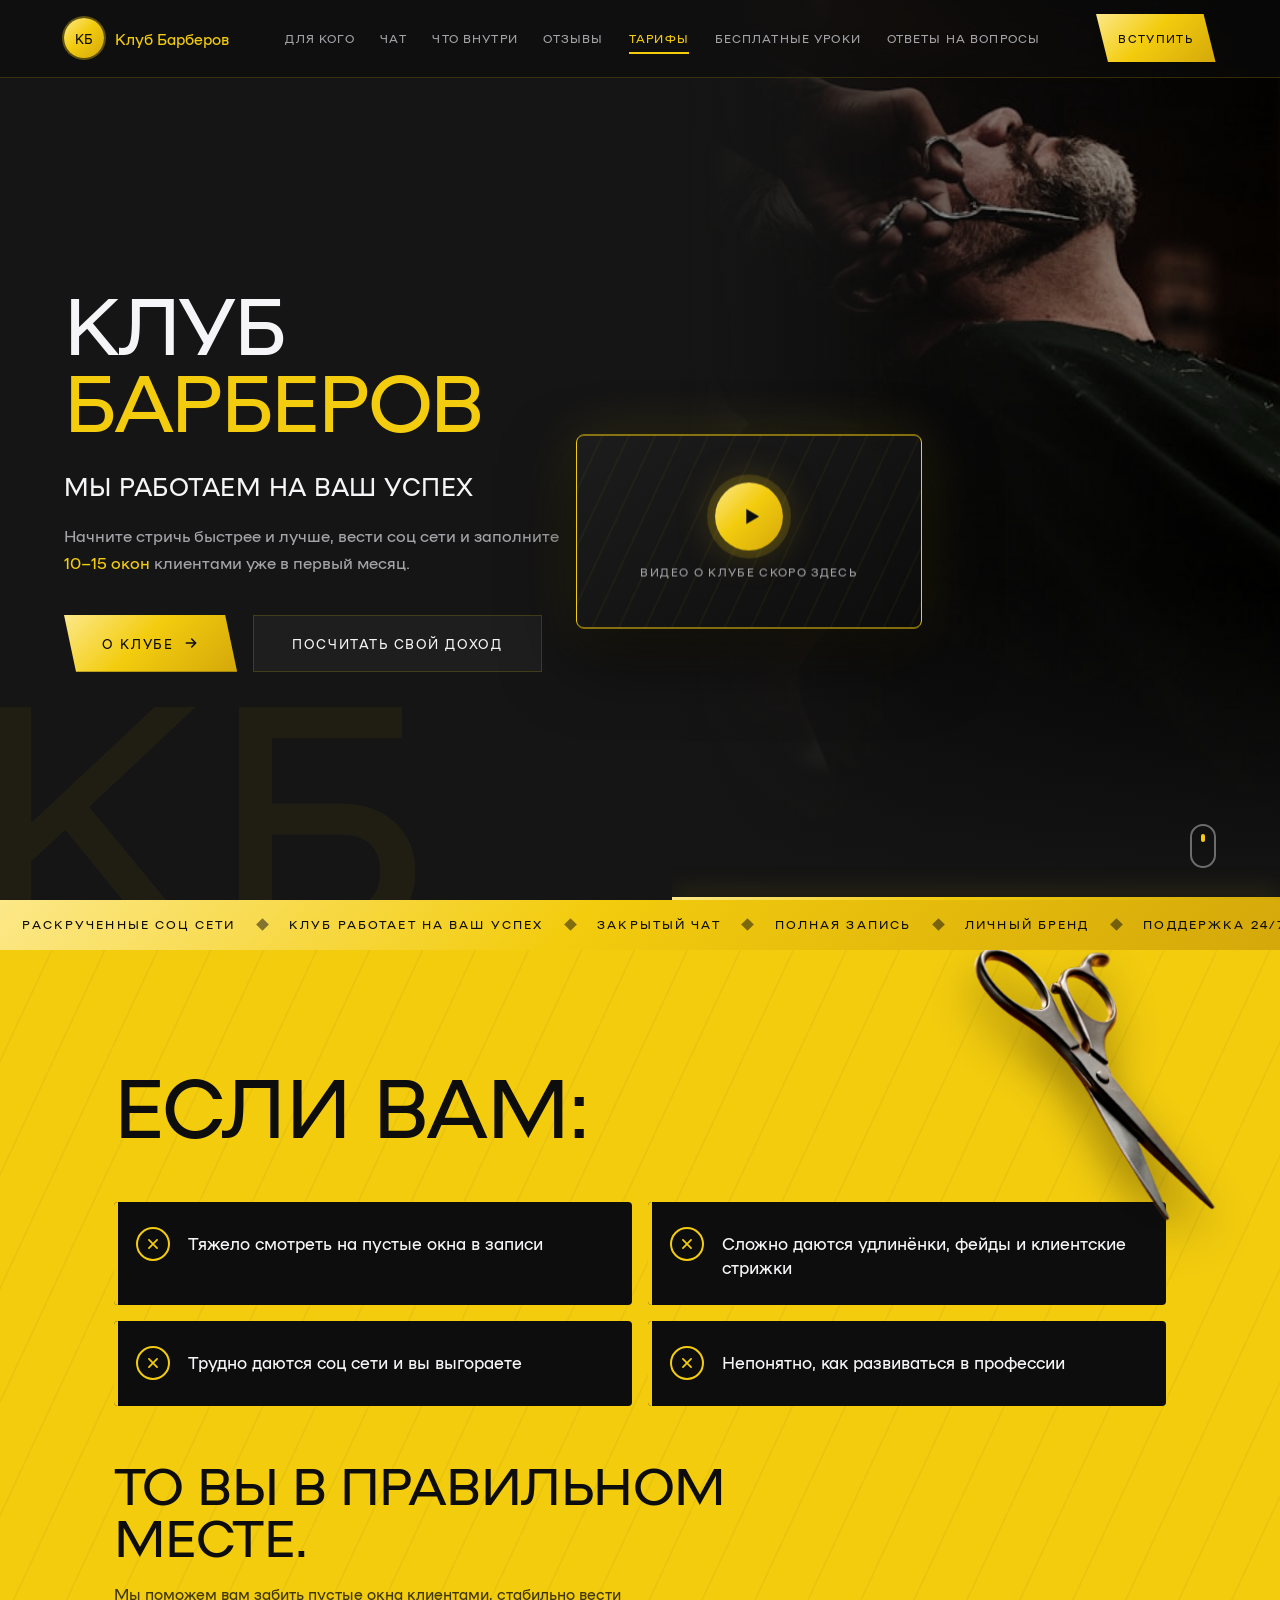
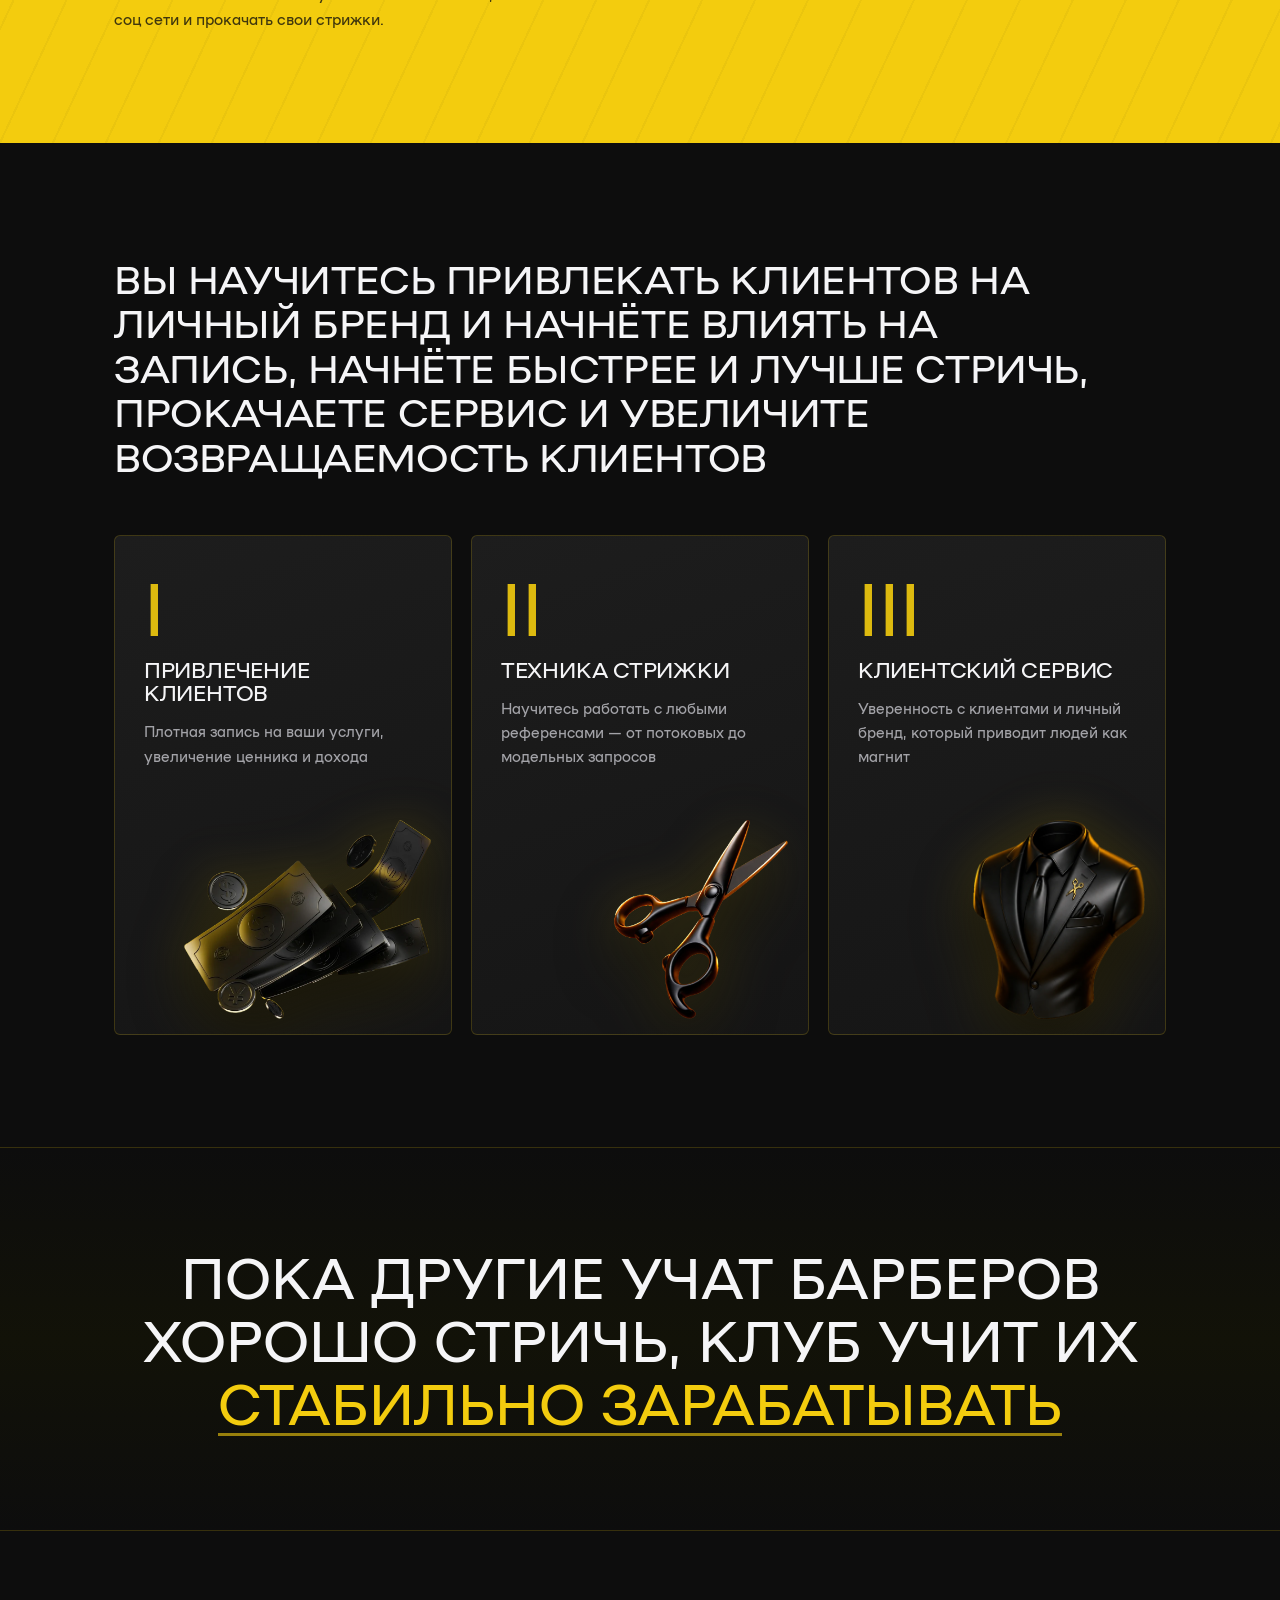
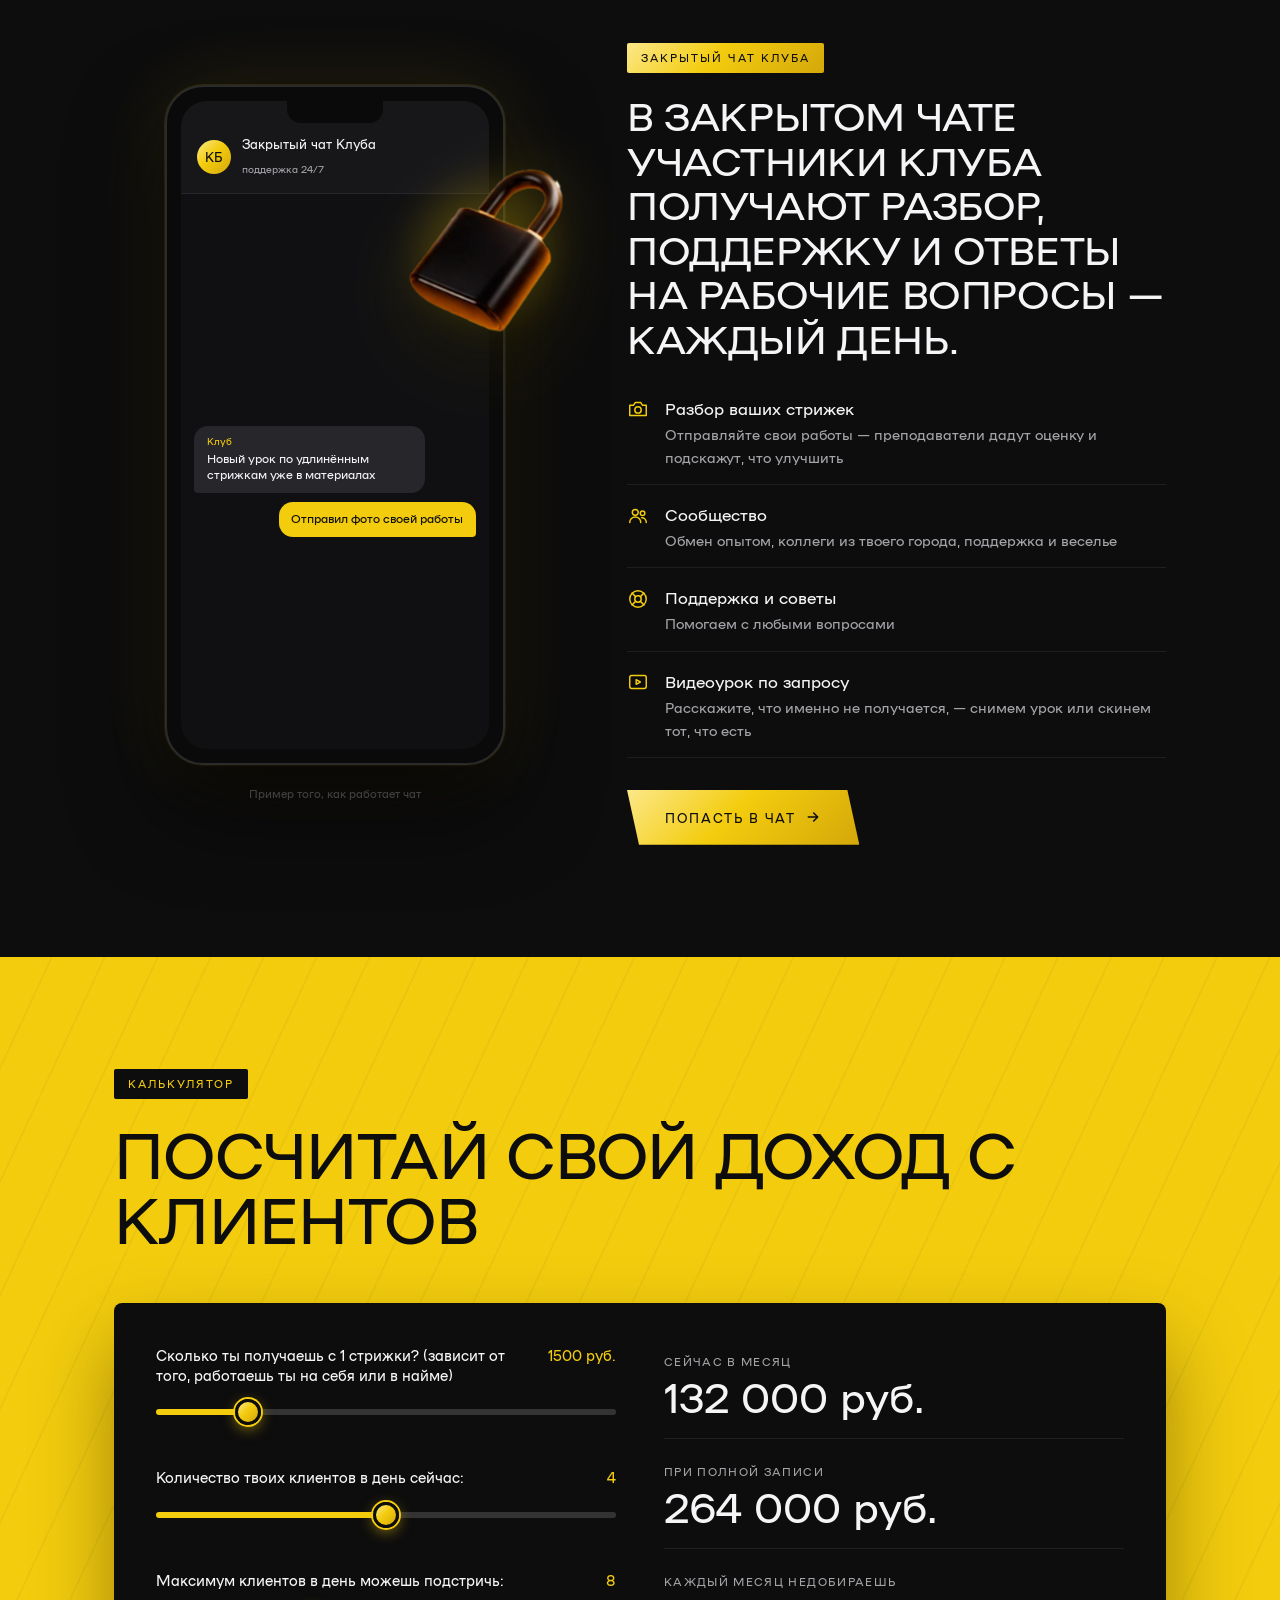
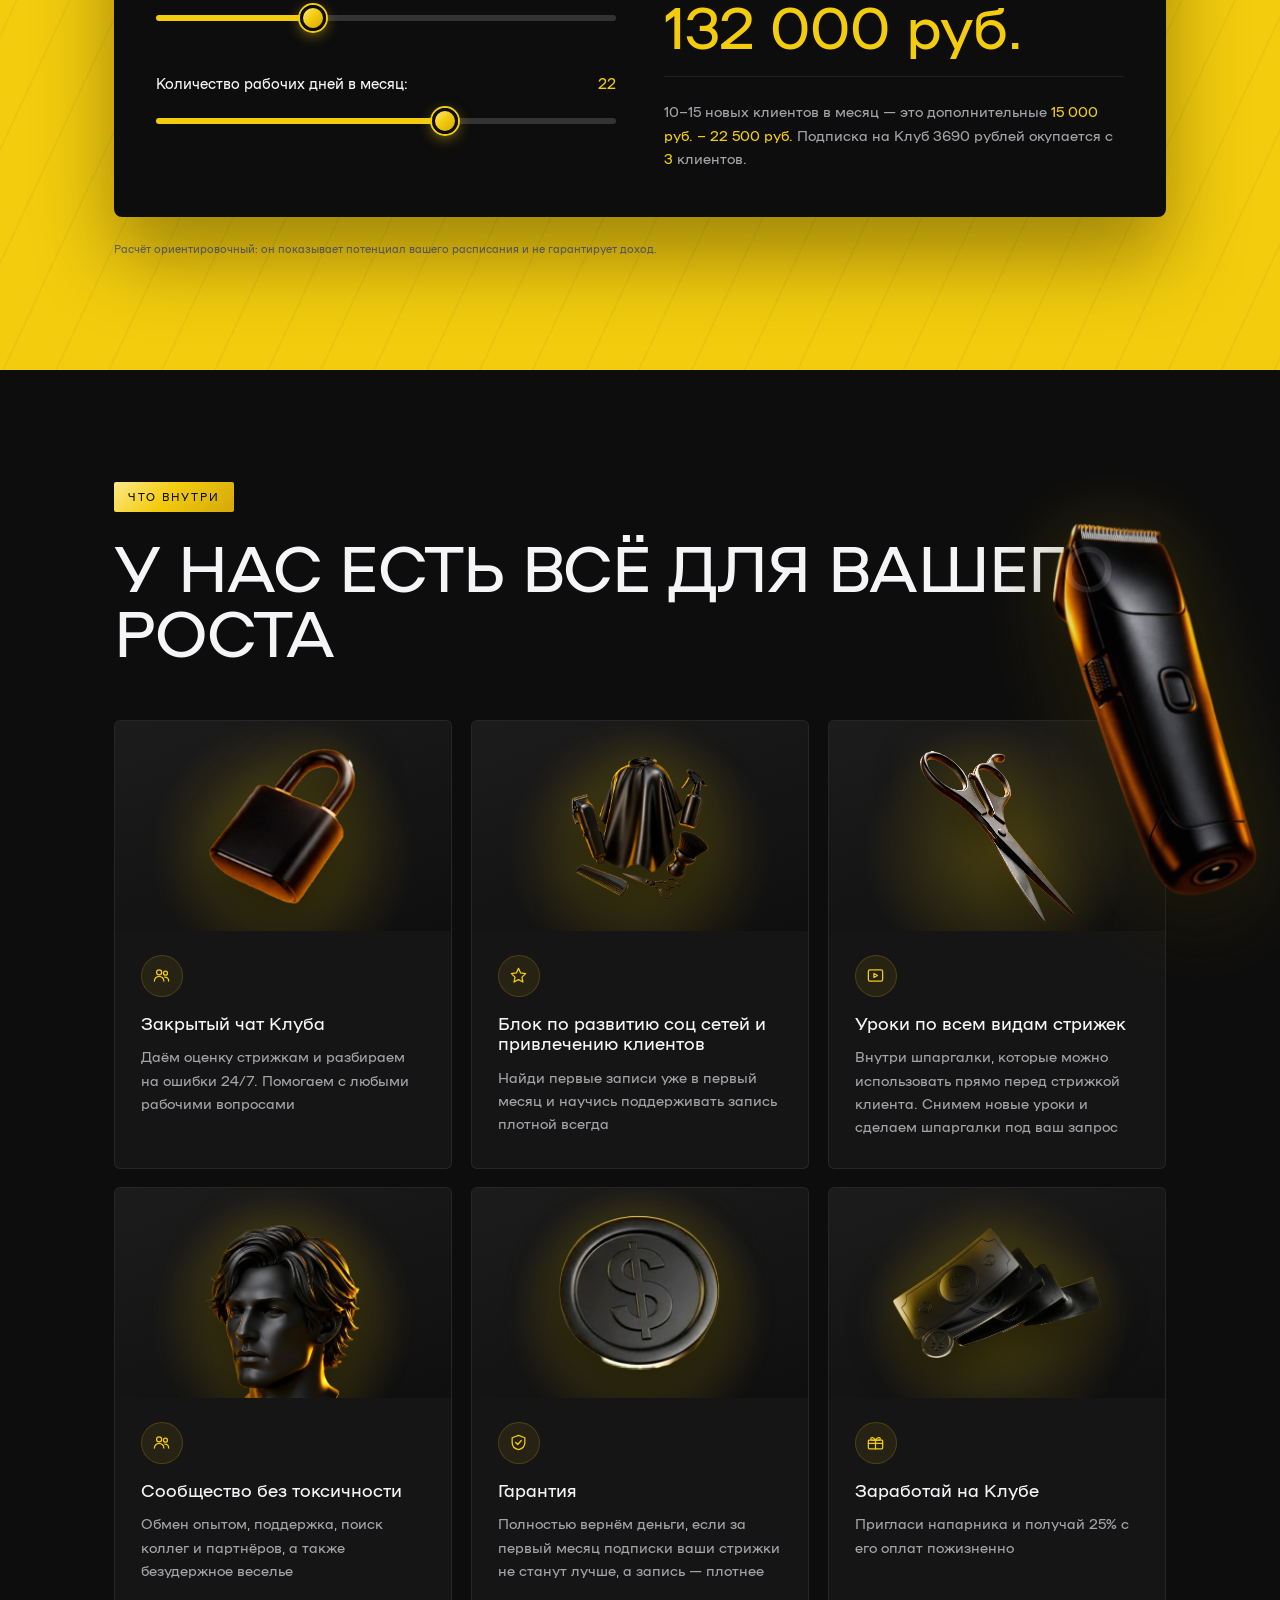
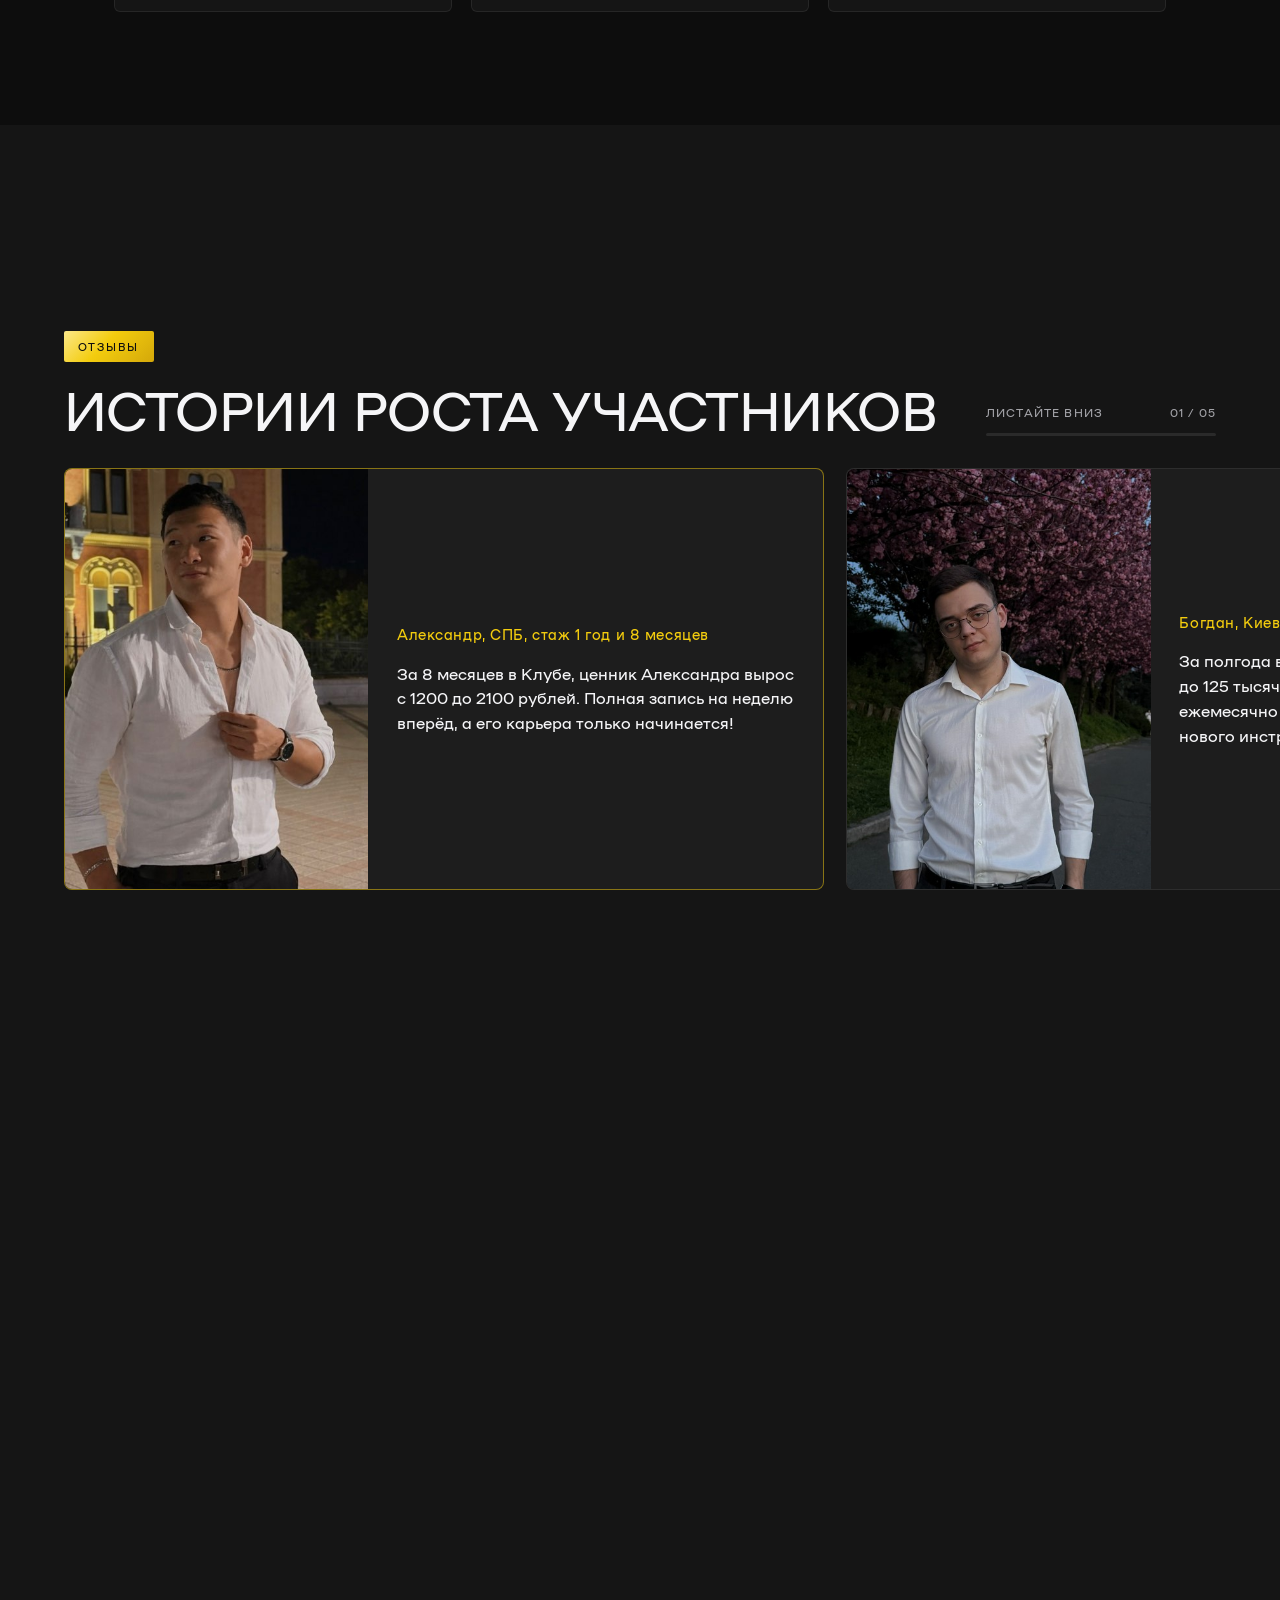
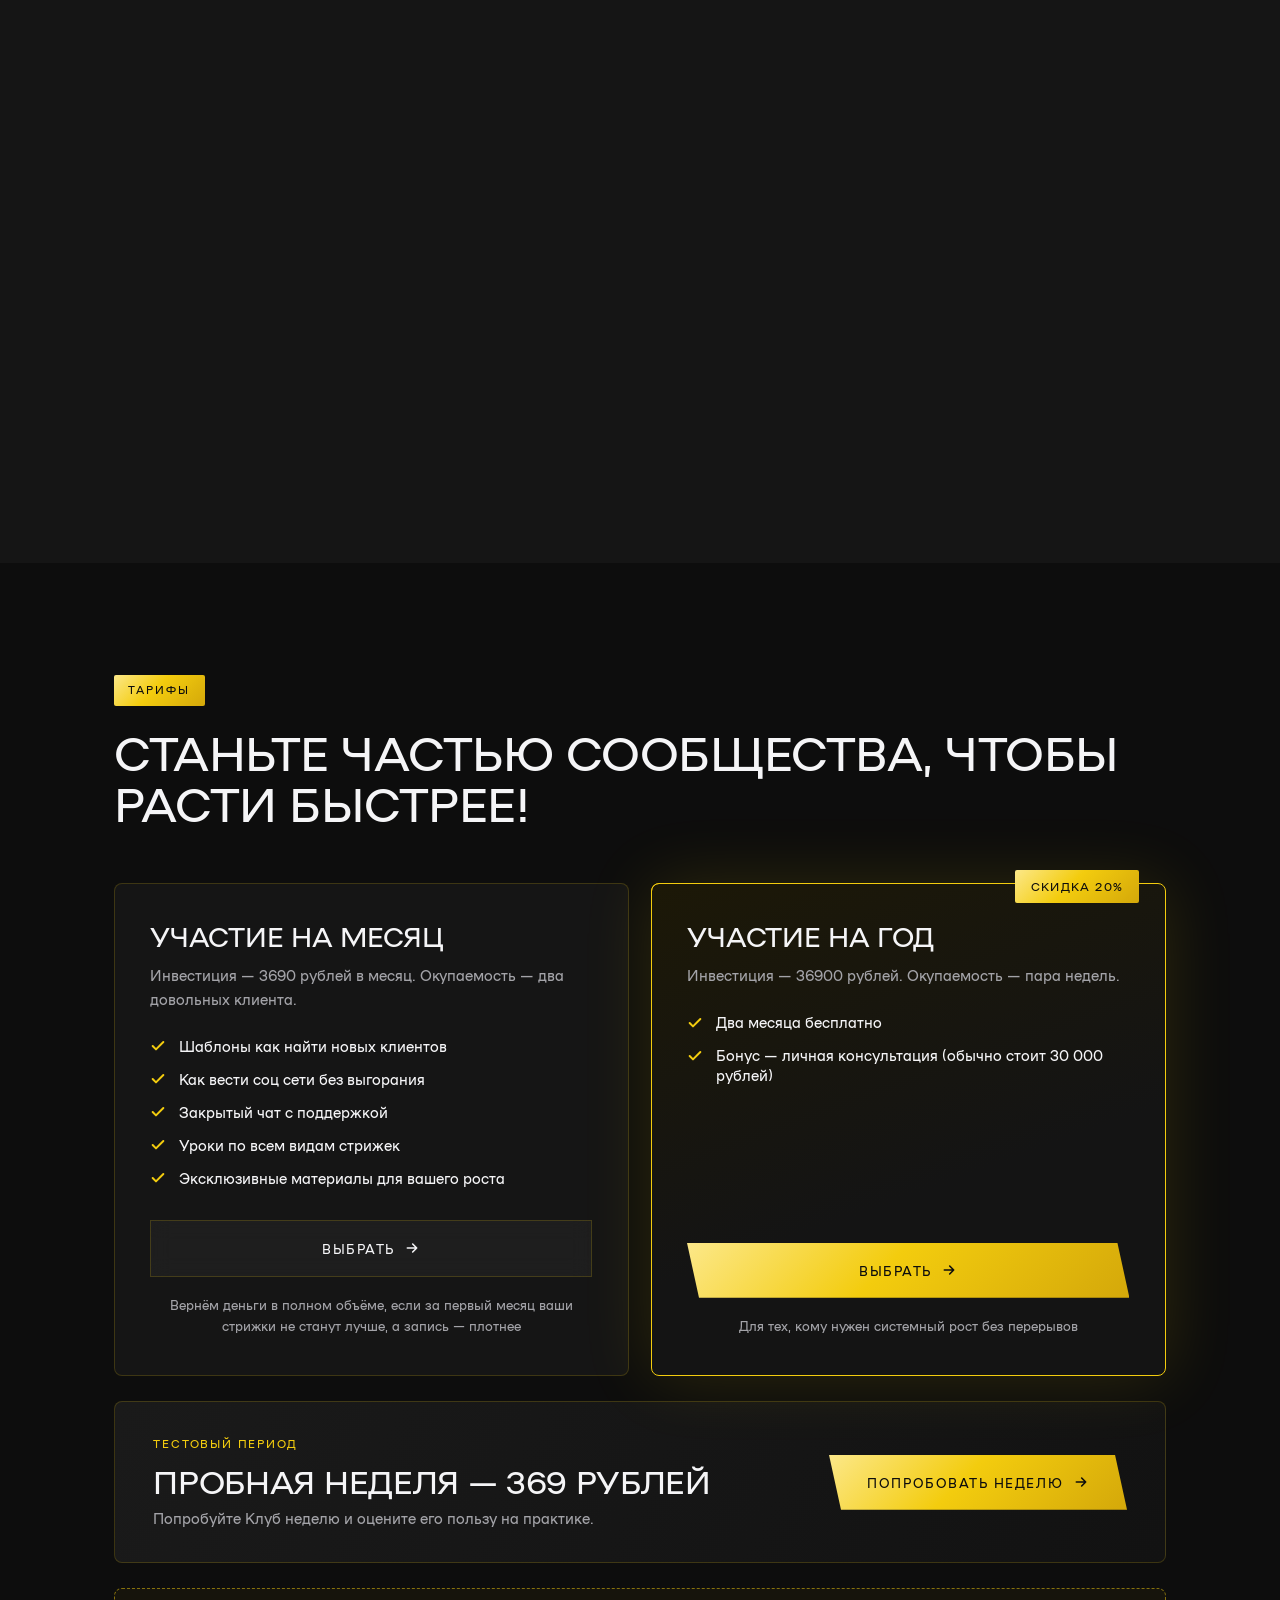
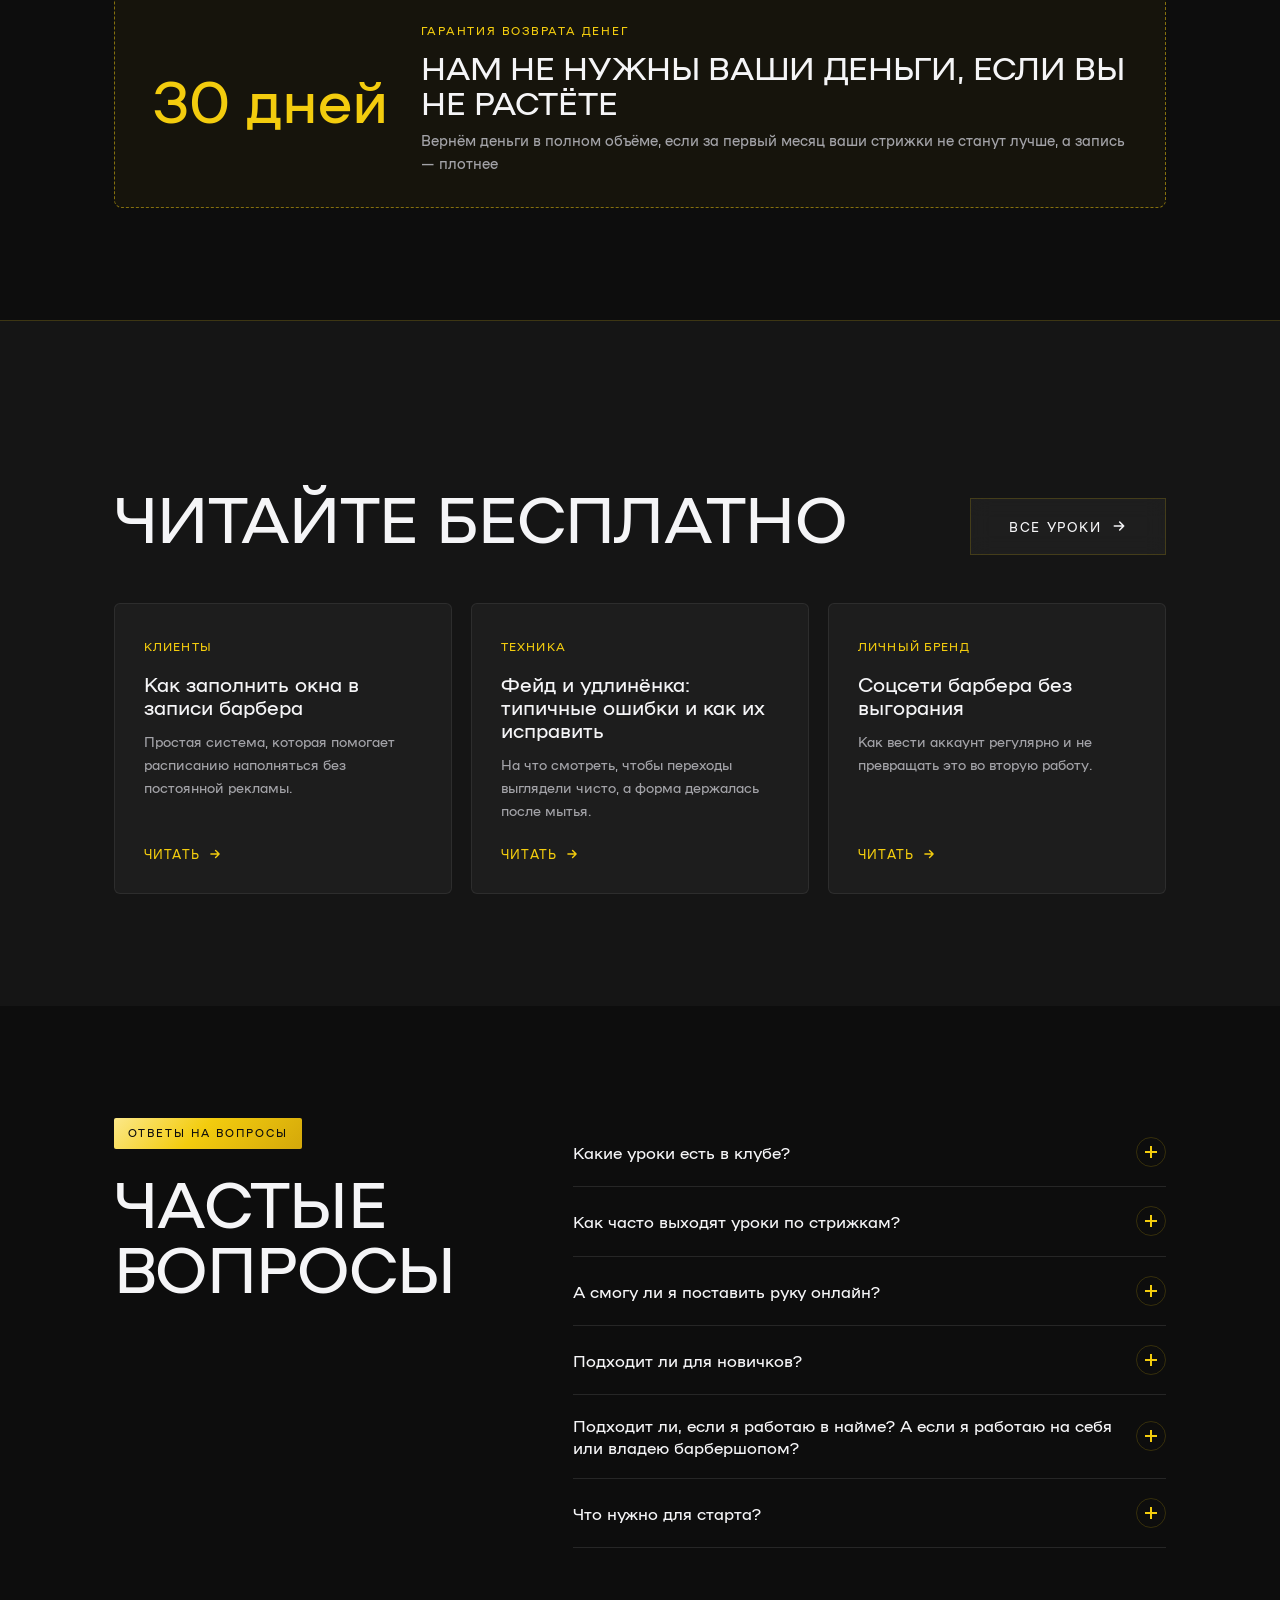
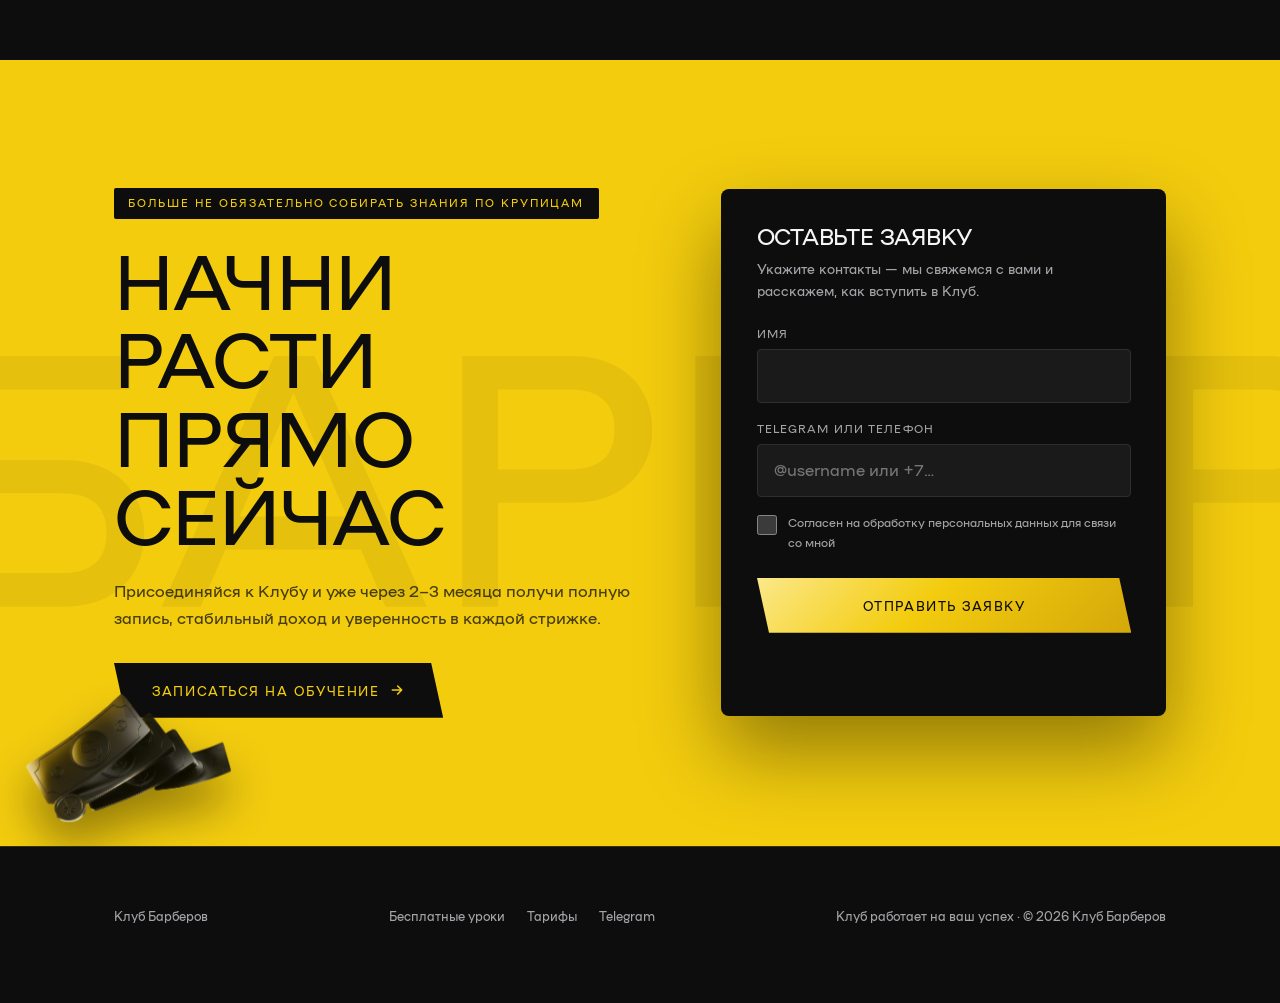
==== commit 1922a6bf: "Add files via upload" ====
--- a/index.html
+++ b/index.html
@@ -43,7 +43,7 @@
 <header>
 <nav class="nav" aria-label="Главная навигация">
   <a href="#top" class="logo" title="Клуб Барберов — в начало страницы">
-    <svg viewBox="0 0 40 40" aria-hidden="true"><path d="M4 4h32l-4 32H8z" fill="#F3CC0E"/><text x="20" y="27" text-anchor="middle" font-size="17" fill="#0D0D0D" font-family="'NAMU 1990',sans-serif">КБ</text></svg>
+    <span class="logo-mark" id="logo-mark" aria-hidden="true">КБ</span>
     Клуб Барберов
   </a>
   <ul class="nav-links" id="nav-links" role="list">
@@ -52,8 +52,8 @@
     <li><a href="#features" title="Перейти к разделу Что внутри">Что внутри</a></li>
     <li><a href="#reviews" title="Перейти к отзывам">Отзывы</a></li>
     <li><a href="#pricing" title="Перейти к тарифам">Тарифы</a></li>
-    <li><a href="./materials.html" title="Полезные материалы для барберов">Материалы</a></li>
-    <li><a href="#faq" title="Перейти к частым вопросам">FAQ</a></li>
+    <li><a href="./materials.html" title="Бесплатные уроки для барберов">Бесплатные уроки</a></li>
+    <li><a href="#faq" title="Перейти к ответам на вопросы">Ответы на вопросы</a></li>
   </ul>
   <a href="https://t.me/teymur_barber/4397" class="btn nav-cta" target="_blank" rel="noopener noreferrer" title="Вступить в Клуб через Telegram">Вступить</a>
   <button type="button" class="burger" aria-expanded="false" aria-controls="nav-links" aria-label="Открыть или закрыть меню"><span></span></button>
@@ -66,23 +66,19 @@
     <p class="hero-tagline">Мы работаем на ваш успех</p>
     <p class="hero-sub">Начните стричь быстрее и лучше, вести соц сети и заполните <b>10–15 окон</b> клиентами уже в первый месяц.</p>
     <div class="hero-btns">
-      <a href="#features" class="btn" data-magnet title="Перейти к разделу Что внутри">Узнать подробнее <svg><use href="#i-arrow"/></svg></a>
-      <a href="#calc" class="btn btn-ghost" title="Посчитать доход с полной записью">Посчитать доход</a>
+      <a href="#features" class="btn" data-magnet title="Перейти к разделу О клубе">О клубе <svg><use href="#i-arrow"/></svg></a>
+      <a href="#calc" class="btn btn-ghost" title="Посчитать свой доход с полной записью">Посчитать свой доход</a>
     </div>
   </div>
   <div class="hero-vis">
     <img class="photo" src="./assets/img/hero-barber.jpg" alt="Барбер за работой" fetchpriority="high" decoding="async" width="900" height="600">
-    <div class="founder" id="founder" hidden>
-      <img src="./assets/img/teymur.jpg" alt="Теймур — Клуб Барберов" width="52" height="52">
-      <div><strong>Теймур</strong><small>Клуб Барберов</small></div>
-    </div>
-  </div>
-  <div class="m3d" data-depth="0.05" data-spin aria-hidden="true"><div class="m3d-spot"></div><img src="./assets/3d/suit_barber.webp" alt="" width="470" height="470" decoding="async"></div>
-  <div class="hero-stats">
-    <div><b data-count="200" data-suffix="+">0</b>уроков</div>
-    <div><b data-count="24" data-suffix="/7">0</b>поддержка</div>
-    <div><b data-count="30">0</b>дней гарантия</div>
-    <div><b data-count="50" data-suffix="%">0</b>партнёрка</div>
+    <img class="hero-me" id="hero-me" src="./assets/img/teymur.jpg" alt="Теймур — основатель Клуба Барберов" width="700" height="900" hidden>
+  </div>
+  <div class="vsl" id="vsl">
+    <div class="vsl-frame" role="img" aria-label="Здесь будет видео о Клубе">
+      <button type="button" class="vsl-play" aria-label="Видео скоро появится" disabled><svg viewBox="0 0 24 24"><path d="M8 5.5v13l11-6.5z"/></svg></button>
+      <span class="vsl-cap">Видео о Клубе скоро здесь</span>
+    </div>
   </div>
   <div class="scroll-cue" aria-hidden="true"></div>
 </section>
@@ -92,16 +88,16 @@
 
 <div class="ticker" aria-hidden="true">
   <div class="ticker-track">
-    <div class="ticker-set"><span>200+ уроков</span><i></i><span>Закрытый чат</span><i></i><span>Полная запись</span><i></i><span>Личный бренд</span><i></i><span>Поддержка 24/7</span><i></i><span>Гарантия 30 дней</span><i></i><span>Найти клиентов — легко</span><i></i></div>
-    <div class="ticker-set"><span>200+ уроков</span><i></i><span>Закрытый чат</span><i></i><span>Полная запись</span><i></i><span>Личный бренд</span><i></i><span>Поддержка 24/7</span><i></i><span>Гарантия 30 дней</span><i></i><span>Найти клиентов — легко</span><i></i></div>
-    <div class="ticker-set"><span>200+ уроков</span><i></i><span>Закрытый чат</span><i></i><span>Полная запись</span><i></i><span>Личный бренд</span><i></i><span>Поддержка 24/7</span><i></i><span>Гарантия 30 дней</span><i></i><span>Найти клиентов — легко</span><i></i></div>
-    <div class="ticker-set"><span>200+ уроков</span><i></i><span>Закрытый чат</span><i></i><span>Полная запись</span><i></i><span>Личный бренд</span><i></i><span>Поддержка 24/7</span><i></i><span>Гарантия 30 дней</span><i></i><span>Найти клиентов — легко</span><i></i></div>
+    <div class="ticker-set"><span>Раскрученные соц сети</span><i></i><span>Клуб работает на ваш успех</span><i></i><span>Закрытый чат</span><i></i><span>Полная запись</span><i></i><span>Личный бренд</span><i></i><span>Поддержка 24/7</span><i></i><span>Гарантия 30 дней</span><i></i><span>Найти клиентов — легко</span><i></i></div>
+    <div class="ticker-set"><span>Раскрученные соц сети</span><i></i><span>Клуб работает на ваш успех</span><i></i><span>Закрытый чат</span><i></i><span>Полная запись</span><i></i><span>Личный бренд</span><i></i><span>Поддержка 24/7</span><i></i><span>Гарантия 30 дней</span><i></i><span>Найти клиентов — легко</span><i></i></div>
+    <div class="ticker-set"><span>Раскрученные соц сети</span><i></i><span>Клуб работает на ваш успех</span><i></i><span>Закрытый чат</span><i></i><span>Полная запись</span><i></i><span>Личный бренд</span><i></i><span>Поддержка 24/7</span><i></i><span>Гарантия 30 дней</span><i></i><span>Найти клиентов — легко</span><i></i></div>
+    <div class="ticker-set"><span>Раскрученные соц сети</span><i></i><span>Клуб работает на ваш успех</span><i></i><span>Закрытый чат</span><i></i><span>Полная запись</span><i></i><span>Личный бренд</span><i></i><span>Поддержка 24/7</span><i></i><span>Гарантия 30 дней</span><i></i><span>Найти клиентов — легко</span><i></i></div>
   </div>
 </div>
 
 <!-- PAIN -->
 <section class="pain" id="about">
-  <div class="m3d" data-depth="0.04" aria-hidden="true" style="--r0:6deg;--r1:-6deg"><img src="./assets/3d/deco-extra-02.webp" alt="" width="300" height="245" loading="lazy" decoding="async"></div>
+  <div class="m3d" data-depth="0.04" aria-hidden="true" style="--r0:4deg;--r1:-4deg"><img src="./assets/3d/scissors-pro.webp" alt="" width="260" height="290" loading="lazy" decoding="async"></div>
   <div class="wrap">
     <h2><span class="mask" data-mask><span>Если вам:</span></span></h2>
     <ul class="pain-list">
@@ -112,7 +108,7 @@
     </ul>
     <div class="pain-end rv">
       <h3>То вы в правильном месте.</h3>
-      <p>90 процентов мастеров в первые годы практики сталкиваются с этим. И если не менять подход к обучению — то результат останется тем же.</p>
+      <p>Мы поможем вам забить пустые окна клиентами, стабильно вести соц сети и прокачать свои стрижки.</p>
     </div>
   </div>
 </section>
@@ -120,50 +116,33 @@
 <!-- PILLARS -->
 <section class="pillars" id="pillars">
   <div class="wrap">
-    <span class="tag rv">Система обучения</span>
-    <h2><span class="mask" data-mask><span>Три столпа мастерства</span></span></h2>
-    <p class="lead rv">Клуб барберов — это то место, где вы сможете освоить профессию целиком, изучив 3 главных элемента.</p>
+    <h2 class="pillars-title"><span class="mask" data-mask><span>Вы научитесь привлекать клиентов на личный бренд и начнёте влиять на запись, начнёте быстрее и лучше стричь, прокачаете сервис и увеличите возвращаемость клиентов</span></span></h2>
     <div class="pillars-row">
       <article class="pillar rv" data-tilt="9">
         <div class="pillar-num">I</div>
-        <h3>Привлечение и возврат клиентов</h3>
-        <p>Привлечение, удержание, сарафан. Системный подход к заполнению расписания и росту дохода.</p>
+        <h3>Привлечение клиентов</h3>
+        <p>Плотная запись на ваши услуги, увеличение ценника и дохода</p>
         <div class="obj" aria-hidden="true"><img src="./assets/3d/unnamed.webp" alt="" width="400" height="323" loading="lazy" decoding="async"></div>
       </article>
       <article class="pillar rv" data-tilt="9" style="--d:.1s">
         <div class="pillar-num">II</div>
         <h3>Техника стрижки</h3>
-        <p>Все виды стрижек — от клиентских до модельных. Фейды, удлинённые дизайны и нестандартные запросы клиентов.</p>
+        <p>Научитесь работать с любыми референсами — от потоковых до модельных запросов</p>
         <div class="obj" aria-hidden="true"><img src="./assets/3d/deco-mum.webp" alt="" width="400" height="459" loading="lazy" decoding="async"></div>
       </article>
       <article class="pillar rv" data-tilt="9" style="--d:.2s">
         <div class="pillar-num">III</div>
-        <h3>Клиентский сервис, стиль и личный бренд</h3>
-        <p>Коммуникация с клиентами, психология, личный стиль. Станешь специалистом, к которому хотят вернуться.</p>
+        <h3>Клиентский сервис</h3>
+        <p>Уверенность с клиентами и личный бренд, который приводит людей как магнит</p>
         <div class="obj" aria-hidden="true"><img src="./assets/3d/suit.webp" alt="" width="400" height="464" loading="lazy" decoding="async"></div>
       </article>
     </div>
   </div>
 </section>
 
-<!-- RESULTS -->
-<section class="results" id="results">
-  <div class="m3d" data-depth="0.05" aria-hidden="true"><div class="m3d-spot"></div><img src="./assets/3d/long_hair.webp" alt="" width="330" height="446" loading="lazy" decoding="async"></div>
-  <div class="wrap results-grid">
-    <div>
-      <h2><span class="mask" data-mask><span>Обучаясь по нашей системе вы увидите конкретные изменения:</span></span></h2>
-      <div class="results-after rv">
-        <strong>Вы станете уверенным топ-барбером, который работает на высоком чеке</strong>
-        <a href="https://t.me/teymur_barber/4397" class="btn" data-magnet target="_blank" rel="noopener noreferrer" title="Начать прямо сейчас в Telegram">Начать прямо сейчас <svg><use href="#i-arrow"/></svg></a>
-      </div>
-    </div>
-    <ul class="res-list">
-      <li class="res-item rv"><span class="res-check"><svg viewBox="0 0 24 24"><use href="#i-check"/></svg></span><span>Плотную запись на ваши услуги</span></li>
-      <li class="res-item rv" style="--d:.08s"><span class="res-check"><svg viewBox="0 0 24 24"><use href="#i-check"/></svg></span><span>Узнаваемый личный бренд и рабочее сарафанное радио</span></li>
-      <li class="res-item rv" style="--d:.16s"><span class="res-check"><svg viewBox="0 0 24 24"><use href="#i-check"/></svg></span><span>Довольных клиентов, которые приходят снова</span></li>
-      <li class="res-item rv" style="--d:.24s"><span class="res-check"><svg viewBox="0 0 24 24"><use href="#i-check"/></svg></span><span>Устойчивый навык стрижки и способность решать нестандартные ситуации</span></li>
-    </ul>
-  </div>
+<!-- SLOGAN -->
+<section class="slogan" aria-label="Главная идея Клуба">
+  <div class="wrap"><p class="slogan-text rv">Пока другие учат барберов хорошо стричь, Клуб учит их <mark>стабильно зарабатывать</mark></p></div>
 </section>
 
 <!-- CLOSED CHAT -->
@@ -174,6 +153,14 @@
         <div class="m3d" data-depth="0.06" aria-hidden="true" style="--r0:-8deg;--r1:6deg"><div class="m3d-spot"></div><img src="./assets/3d/deco-extra-01.webp" alt="" width="200" height="211" loading="lazy" decoding="async"></div>
         <div class="phone-scr">
           <div class="phone-top"><span class="ava">КБ</span><div><b>Закрытый чат Клуба</b><small>поддержка 24/7</small></div></div>
+          <div class="phone-shots" id="chat-shots" hidden>
+            <div class="shots-track" id="shots-track" tabindex="0" aria-label="Скриншоты из закрытого чата"></div>
+            <div class="shots-ui">
+              <button type="button" class="shots-btn" id="shots-prev" aria-label="Предыдущий скриншот"><svg viewBox="0 0 24 24" style="transform:scaleX(-1)"><use href="#i-arrow"/></svg></button>
+              <span class="shots-count" id="shots-count" aria-live="polite">1 / 1</span>
+              <button type="button" class="shots-btn" id="shots-next" aria-label="Следующий скриншот"><svg viewBox="0 0 24 24"><use href="#i-arrow"/></svg></button>
+            </div>
+          </div>
           <div class="phone-body" id="chat-body" aria-hidden="true">
             <div class="bub them"><small>Клуб</small>Новый урок по удлинённым стрижкам уже в материалах</div>
             <div class="bub me">Отправил фото своей работы</div>
@@ -183,17 +170,16 @@
           </div>
         </div>
       </div>
-      <p class="chat-note">Пример того, как работает чат</p>
+      <p class="chat-note" id="chat-note">Пример того, как работает чат</p>
     </div>
     <div>
       <span class="tag rv">Закрытый чат Клуба</span>
-      <h2><span class="mask" data-mask><span>Здесь происходит всё самое главное</span></span></h2>
-      <p class="lead rv">В закрытом чате участники Клуба получают разбор, поддержку и ответы на рабочие вопросы — каждый день.</p>
+      <h2 class="chat-title"><span class="mask" data-mask><span>В закрытом чате участники Клуба получают разбор, поддержку и ответы на рабочие вопросы — каждый день.</span></span></h2>
       <ul class="chat-list">
-        <li class="rv"><svg fill="none" stroke-width="1.6"><use href="#i-cam"/></svg><div><b>Разбор ваших стрижек</b><span>Отправляйте фото или видео работ и процесса — преподаватели 24/7 подскажут, как улучшить навык.</span></div></li>
-        <li class="rv" style="--d:.08s"><svg fill="none" stroke-width="1.6"><use href="#i-life"/></svg><div><b>Поддержка и советы</b><span>Помогаем с любыми рабочими вопросами.</span></div></li>
-        <li class="rv" style="--d:.16s"><svg fill="none" stroke-width="1.6"><use href="#i-play"/></svg><div><b>Видеоурок по запросу</b><span>Расскажите, что именно не получается, — снимем урок.</span></div></li>
-        <li class="rv" style="--d:.24s"><svg fill="none" stroke-width="1.6"><use href="#i-users"/></svg><div><b>Сообщество</b><span>Обмен опытом, поиск коллег из твоего города и безудержный фан.</span></div></li>
+        <li class="rv"><svg fill="none" stroke-width="1.6"><use href="#i-cam"/></svg><div><b>Разбор ваших стрижек</b><span>Отправляйте свои работы — преподаватели дадут оценку и подскажут, что улучшить</span></div></li>
+        <li class="rv" style="--d:.08s"><svg fill="none" stroke-width="1.6"><use href="#i-users"/></svg><div><b>Сообщество</b><span>Обмен опытом, коллеги из твоего города, поддержка и веселье</span></div></li>
+        <li class="rv" style="--d:.16s"><svg fill="none" stroke-width="1.6"><use href="#i-life"/></svg><div><b>Поддержка и советы</b><span>Помогаем с любыми вопросами</span></div></li>
+        <li class="rv" style="--d:.24s"><svg fill="none" stroke-width="1.6"><use href="#i-play"/></svg><div><b>Видеоурок по запросу</b><span>Расскажите, что именно не получается, — снимем урок или скинем тот, что есть</span></div></li>
       </ul>
       <a href="https://t.me/teymur_barber/4397" class="btn" data-magnet target="_blank" rel="noopener noreferrer" title="Попасть в закрытый чат через Telegram">Попасть в чат <svg><use href="#i-arrow"/></svg></a>
     </div>
@@ -204,19 +190,19 @@
 <section class="calc" id="calc">
   <div class="wrap">
     <span class="tag rv">Калькулятор</span>
-    <h2><span class="mask" data-mask><span>Посчитай свою запись</span></span></h2>
+    <h2><span class="mask" data-mask><span>Посчитай свой доход с клиентов</span></span></h2>
     <div class="calc-box rv">
       <div class="calc-in">
-        <div class="fld"><label for="c-price">Цена стрижки <output id="o-price">1500 руб.</output></label><input type="range" id="c-price" min="500" max="6000" step="100" value="1500"></div>
-        <div class="fld"><label for="c-fill">Клиентов в день сейчас <output id="o-fill">4</output></label><input type="range" id="c-fill" min="0" max="12" step="1" value="4"></div>
-        <div class="fld"><label for="c-max">Окон в день всего <output id="o-max">8</output></label><input type="range" id="c-max" min="2" max="14" step="1" value="8"></div>
-        <div class="fld"><label for="c-days">Рабочих дней в месяц <output id="o-days">22</output></label><input type="range" id="c-days" min="8" max="30" step="1" value="22"></div>
+        <div class="fld"><label for="c-price"><span>Сколько ты получаешь с 1 стрижки? (зависит от того, работаешь ты на себя или в найме)</span> <output id="o-price">1500 руб.</output></label><input type="range" id="c-price" min="500" max="6000" step="100" value="1500"></div>
+        <div class="fld"><label for="c-fill"><span>Количество твоих клиентов в день сейчас:</span> <output id="o-fill">4</output></label><input type="range" id="c-fill" min="0" max="20" step="1" value="4"></div>
+        <div class="fld"><label for="c-max"><span>Максимум клиентов в день можешь подстричь:</span> <output id="o-max">8</output></label><input type="range" id="c-max" min="2" max="20" step="1" value="8"></div>
+        <div class="fld"><label for="c-days"><span>Количество рабочих дней в месяц:</span> <output id="o-days">22</output></label><input type="range" id="c-days" min="8" max="30" step="1" value="22"></div>
       </div>
       <div class="calc-out" aria-live="polite">
         <div class="out-row"><small>Сейчас в месяц</small><b id="r-now">0</b></div>
         <div class="out-row"><small>При полной записи</small><b id="r-full">0</b></div>
         <div class="out-row big"><small>Каждый месяц недобираешь</small><b id="r-gap">0</b></div>
-        <p class="out-pay">10–15 новых клиентов в месяц — это <b id="r-add">0</b> Подписка в 2690 рублей окупается с <b id="r-pay">2</b> клиентов.</p>
+        <p class="out-pay">10–15 новых клиентов в месяц — это дополнительные <b id="r-add">0</b> Подписка на Клуб <span id="r-club">3690</span> рублей окупается с <b id="r-pay">3</b> клиентов.</p>
       </div>
     </div>
     <p class="calc-disc">Расчёт ориентировочный: он показывает потенциал вашего расписания и не гарантирует доход.</p>
@@ -228,31 +214,31 @@
   <div class="m3d" data-depth="0.05" aria-hidden="true" style="--r0:8deg;--r1:-4deg"><img src="./assets/3d/deco-hyh.webp" alt="" width="200" height="373" loading="lazy" decoding="async"></div>
   <div class="wrap">
     <span class="tag rv">Что внутри</span>
-    <h2><span class="mask" data-mask><span>Всё необходимое в одном месте</span></span></h2>
+    <h2><span class="mask" data-mask><span>У нас есть всё для вашего роста</span></span></h2>
     <div class="feat-grid">
       <article class="feat rv" data-tilt="6">
-        <div class="feat-img"><img src="./assets/img/feature-04.jpg" alt="Закрытый чат с участниками Клуба" loading="lazy" decoding="async" width="1100" height="733"></div>
-        <div class="feat-body"><div class="feat-ico"><svg stroke="currentColor"><use href="#i-users"/></svg></div><h3>Закрытый чат с участниками Клуба</h3><p>Даём разбор, поддержку и совет по вашим стрижкам 24/7, а также помогаем с любыми рабочими вопросами.</p></div>
-      </article>
-      <article class="feat rv" data-tilt="6" style="--d:.08s">
-        <div class="feat-img"><img src="./assets/img/feature-02.jpg" alt="Блок по продвижению личного бренда" loading="lazy" decoding="async" width="1100" height="783"></div>
-        <div class="feat-body"><div class="feat-ico"><svg stroke="currentColor"><use href="#i-star"/></svg></div><h3>Блок по продвижению личного бренда и привлечению клиентов</h3><p>Скопируй шаблоны и найди новых клиентов без начальника — люди будут записываться напрямую к тебе.</p></div>
-      </article>
-      <article class="feat rv" data-tilt="6" style="--d:.16s">
-        <div class="feat-img"><img src="./assets/img/feature-01.jpg" alt="200+ уроков по всем видам стрижек" loading="lazy" decoding="async" width="734" height="1100" style="object-position:50% 30%"></div>
-        <div class="feat-body"><div class="feat-ico"><svg stroke="currentColor"><use href="#i-play"/></svg></div><h3>200+ уроков по всем видам стрижек</h3><p>Больше не обязательно ездить на дорогие мастер-классы в поисках знаний — у нас есть уроки по всем видам стрижек. Также мы выслушаем, что именно у тебя не получается и снимем урок по запросу.</p></div>
+        <div class="feat-img"><img class="feat-3d" src="./assets/3d/deco-extra-01.webp" alt="Закрытый чат Клуба" loading="lazy" decoding="async" style="--del:-0.0s"></div>
+        <div class="feat-body"><div class="feat-ico"><svg stroke="currentColor"><use href="#i-users"/></svg></div><h3>Закрытый чат Клуба</h3><p>Даём оценку стрижкам и разбираем на ошибки 24/7. Помогаем с любыми рабочими вопросами</p></div>
+      </article>
+      <article class="feat rv" data-tilt="6" style="--d:0.08s">
+        <div class="feat-img"><img class="feat-3d" src="./assets/3d/suit_barber.webp" alt="Развитие соц сетей и привлечение клиентов" loading="lazy" decoding="async" style="--del:-1.3s"></div>
+        <div class="feat-body"><div class="feat-ico"><svg stroke="currentColor"><use href="#i-star"/></svg></div><h3>Блок по развитию соц сетей и привлечению клиентов</h3><p>Найди первые записи уже в первый месяц и научись поддерживать запись плотной всегда</p></div>
+      </article>
+      <article class="feat rv" data-tilt="6" style="--d:0.16s">
+        <div class="feat-img"><img class="feat-3d" src="./assets/3d/deco-layer-0.webp" alt="Уроки по всем видам стрижек" loading="lazy" decoding="async" style="--del:-2.6s"></div>
+        <div class="feat-body"><div class="feat-ico"><svg stroke="currentColor"><use href="#i-play"/></svg></div><h3>Уроки по всем видам стрижек</h3><p>Внутри шпаргалки, которые можно использовать прямо перед стрижкой клиента. Снимем новые уроки и сделаем шпаргалки под ваш запрос</p></div>
       </article>
       <article class="feat rv" data-tilt="6">
-        <div class="feat-img"><img src="./assets/img/feature-05.jpg" alt="Активное и вовлеченное сообщество" loading="lazy" decoding="async" width="1100" height="733"></div>
-        <div class="feat-body"><div class="feat-ico"><svg stroke="currentColor"><use href="#i-users"/></svg></div><h3>Активное и вовлеченное сообщество</h3><p>Обмен опытом, поиск коллег из твоего города и безудержный фан.</p></div>
-      </article>
-      <article class="feat rv" data-tilt="6" style="--d:.08s">
-        <div class="feat-img"><img src="./assets/img/feature-03.jpg" alt="30 дневная гарантия" loading="lazy" decoding="async" width="1100" height="735"></div>
-        <div class="feat-body"><div class="feat-ico"><svg stroke="currentColor"><use href="#i-shield"/></svg></div><h3>30 дневная гарантия</h3><p>Если за месяц участия вы не заметили изменений в стрижках и уверенности - мы полностью вернем деньги.</p></div>
-      </article>
-      <article class="feat rv" data-tilt="6" style="--d:.16s">
-        <div class="feat-img"><img src="./assets/img/feature-06.jpg" alt="Партнёрская программа" loading="lazy" decoding="async" width="1100" height="734"></div>
-        <div class="feat-body"><div class="feat-ico"><svg stroke="currentColor"><use href="#i-gift"/></svg></div><h3>Партнерская программа и возможность зарабатывать на клубе</h3><p>Пригласи коллегу и получи 50% с его подписки: отправим деньги прямо тебе на карту.</p></div>
+        <div class="feat-img"><img class="feat-3d" src="./assets/3d/long_hair.webp" alt="Сообщество Клуба" loading="lazy" decoding="async" style="--del:-3.9000000000000004s"></div>
+        <div class="feat-body"><div class="feat-ico"><svg stroke="currentColor"><use href="#i-users"/></svg></div><h3>Сообщество без токсичности</h3><p>Обмен опытом, поддержка, поиск коллег и партнёров, а также безудержное веселье</p></div>
+      </article>
+      <article class="feat rv" data-tilt="6" style="--d:0.08s">
+        <div class="feat-img"><img class="feat-3d" src="./assets/3d/2.webp" alt="Гарантия возврата денег" loading="lazy" decoding="async" style="--del:-5.2s"></div>
+        <div class="feat-body"><div class="feat-ico"><svg stroke="currentColor"><use href="#i-shield"/></svg></div><h3>Гарантия</h3><p>Полностью вернём деньги, если за первый месяц подписки ваши стрижки не станут лучше, а запись — плотнее</p></div>
+      </article>
+      <article class="feat rv" data-tilt="6" style="--d:0.16s">
+        <div class="feat-img"><img class="feat-3d" src="./assets/3d/5.webp" alt="Партнёрская программа" loading="lazy" decoding="async" style="--del:-6.5s"></div>
+        <div class="feat-body"><div class="feat-ico"><svg stroke="currentColor"><use href="#i-gift"/></svg></div><h3>Заработай на Клубе</h3><p>Пригласи напарника и получай 25% с его оплат пожизненно</p></div>
       </article>
     </div>
   </div>
@@ -287,38 +273,40 @@
 <section class="pricing" id="pricing">
   <div class="wrap">
     <span class="tag rv">Тарифы</span>
-    <h2><span class="mask" data-mask><span>Станьте частью сообщества, чтобы расти быстрее!</span></span></h2>
+    <h2 class="pricing-title"><span class="mask" data-mask><span>Станьте частью сообщества, чтобы расти быстрее!</span></span></h2>
     <div class="price-grid">
       <article class="price rv">
-        <h3>Подписка на месяц</h3>
-        <p class="price-desc">Инвестиция — 2690 рублей в месяц. Окупаемость — два довольных клиента.</p>
+        <h3>Участие на месяц</h3>
+        <p class="price-desc">Инвестиция — 3690 рублей в месяц. Окупаемость — два довольных клиента.</p>
         <ul class="price-feats">
-          <li>Готовые шаблоны как найти новых клиентов</li>
-          <li>Блок по личному бренду и продвижению</li>
-          <li>Закрытый чат с участниками Клуба</li>
-          <li>200+ уроков по всем видам стрижек</li>
-          <li>Возможность подать запрос на видеоурок</li>
-          <li>Расширенные материалы по сервису, стилю и общению с клиентами в барбершопе</li>
+          <li>Шаблоны как найти новых клиентов</li>
+          <li>Как вести соц сети без выгорания</li>
+          <li>Закрытый чат с поддержкой</li>
+          <li>Уроки по всем видам стрижек</li>
+          <li>Эксклюзивные материалы для вашего роста</li>
         </ul>
         <a href="https://t.me/teymur_barber/4397" class="btn btn-ghost" target="_blank" rel="noopener noreferrer" title="Выбрать месячный тариф в Telegram">Выбрать <svg><use href="#i-arrow"/></svg></a>
-        <p class="price-after">Полный доступ на 30 дней. Идеально, чтобы попробовать и увидеть первые результаты.</p>
+        <p class="price-after">Вернём деньги в полном объёме, если за первый месяц ваши стрижки не станут лучше, а запись — плотнее</p>
       </article>
       <article class="price hot rv" style="--d:.1s">
         <div class="hot-tag">Скидка 20%</div>
-        <h3>Подписка на год</h3>
-        <p class="price-desc">Инвестиция — 26900 рублей. Окупаемость — пара недель.</p>
+        <h3>Участие на год</h3>
+        <p class="price-desc">Инвестиция — 36900 рублей. Окупаемость — пара недель.</p>
         <ul class="price-feats">
           <li>Два месяца бесплатно</li>
-          <li>Бонус — личная консультация с Теймуром: созвон для взрывного роста в профессии</li>
-          <li>Обычно консультация стоит 29000 рублей, но при покупке годовой подписки — бесплатно</li>
+          <li>Бонус — личная консультация (обычно стоит 30 000 рублей)</li>
         </ul>
         <a href="https://t.me/teymur_barber/4397" class="btn" data-magnet target="_blank" rel="noopener noreferrer" title="Выбрать годовой тариф в Telegram">Выбрать <svg><use href="#i-arrow"/></svg></a>
-        <p class="price-after">Полный доступ на год. Максимальный результат по лучшей цене.</p>
-      </article>
+        <p class="price-after">Для тех, кому нужен системный рост без перерывов</p>
+      </article>
+    </div>
+    <div class="trial rv">
+      <div><span class="g-label">Тестовый период</span><h4>Пробная неделя — 369 рублей</h4><p>Попробуйте Клуб неделю и оцените его пользу на практике.</p></div>
+      <a href="https://t.me/teymur_barber/4397" class="btn" data-magnet target="_blank" rel="noopener noreferrer" title="Попробовать неделю Клуба за 369 рублей">Попробовать неделю <svg><use href="#i-arrow"/></svg></a>
     </div>
     <div class="guarantee rv">
       <div class="g-num">30 дней</div>
-      <div><h4>Гарантия возврата денег</h4><p>Полностью вернём деньги за месяц подписки, если за это время вы не увидите изменений в ваших стрижках и уверенности с клиентами.</p></div>
+      <div><span class="g-label">Гарантия возврата денег</span><h4>Нам не нужны ваши деньги, если вы не растёте</h4><p>Вернём деньги в полном объёме, если за первый месяц ваши стрижки не станут лучше, а запись — плотнее</p></div>
     </div>
   </div>
 </section>
@@ -327,8 +315,8 @@
 <section class="mat" id="materials">
   <div class="wrap">
     <div class="mat-head">
-      <div><span class="tag rv">Полезные материалы</span><h2><span class="mask" data-mask><span>Читайте бесплатно</span></span></h2></div>
-      <a href="./materials.html" class="btn btn-ghost" title="Все полезные материалы для барберов">Все материалы <svg><use href="#i-arrow"/></svg></a>
+      <div><span class="tag rv">Бесплатные уроки</span><h2><span class="mask" data-mask><span>Читайте бесплатно</span></span></h2></div>
+      <a href="./materials.html" class="btn btn-ghost" title="Все бесплатные уроки для барберов">Все уроки <svg><use href="#i-arrow"/></svg></a>
     </div>
     <div class="mat-grid">
       <a class="acard rv" href="./materials/kak-zapolnit-okna-v-zapisi.html" title="Как заполнить окна в записи барбера"><div><small>Клиенты</small><h3>Как заполнить окна в записи барбера</h3><p>Простая система, которая помогает расписанию наполняться без постоянной рекламы.</p></div><span>Читать <svg width="14" height="14"><use href="#i-arrow"/></svg></span></a>
@@ -341,7 +329,7 @@
 <!-- FAQ -->
 <section class="faq" id="faq">
   <div class="wrap faq-grid">
-    <div><span class="tag rv">FAQ</span><h2><span class="mask" data-mask><span>Частые вопросы</span></span></h2></div>
+    <div><span class="tag rv">Ответы на вопросы</span><h2><span class="mask" data-mask><span>Частые вопросы</span></span></h2></div>
     <div class="faq-list">
       <div class="faq-item"><button class="faq-q" type="button" aria-expanded="false"><span>Какие уроки есть в клубе?</span><span class="faq-ico"></span></button><div class="faq-a"><div><p>В клубе есть уроки по всем видам стрижек: потоковые запросы клиентов, демонстративные фейды для портфолио и трендовые удлиненки.</p></div></div></div>
       <div class="faq-item"><button class="faq-q" type="button" aria-expanded="false"><span>Как часто выходят уроки по стрижкам?</span><span class="faq-ico"></span></button><div class="faq-a"><div><p>Мы выкладываем от трёх до пяти новых уроков в месяц.</p></div></div></div>
@@ -382,11 +370,11 @@
   <div class="wrap">
     <a href="#top" class="logo" title="В начало страницы">Клуб Барберов</a>
     <nav aria-label="Нижняя навигация">
-      <a href="./materials.html" title="Полезные материалы">Материалы</a>
+      <a href="./materials.html" title="Бесплатные уроки">Бесплатные уроки</a>
       <a href="#pricing" title="Тарифы">Тарифы</a>
       <a href="https://t.me/teymur_barber/4397" target="_blank" rel="noopener noreferrer" title="Telegram Клуба">Telegram</a>
     </nav>
-    <p>© 2026 Клуб Барберов. Все права защищены.</p>
+    <p>Клуб работает на ваш успех · © 2026 Клуб Барберов</p>
   </div>
 </footer>
 
--- a/css/style.css
+++ b/css/style.css
@@ -45,7 +45,8 @@
 .nav{position:fixed;inset:0 0 auto 0;z-index:300;display:flex;align-items:center;justify-content:space-between;gap:1rem;padding:.9rem 5vw;background:rgba(13,13,13,.6);backdrop-filter:blur(22px) saturate(140%);-webkit-backdrop-filter:blur(22px) saturate(140%);border-bottom:1px solid var(--line);transition:transform .45s var(--ease),background .3s}
 .nav.hide{transform:translateY(-101%)}
 .logo{display:inline-flex;align-items:center;gap:.7rem;min-height:44px;color:var(--y);text-decoration:none;font-size:.95rem}
-.logo svg{width:34px;height:34px;flex:none}
+.logo-mark{flex:none;width:40px;height:40px;border-radius:50%;background:var(--grad);color:var(--ink);display:grid;place-items:center;font-size:.8rem;overflow:hidden;box-shadow:0 0 0 2px rgba(243,204,14,.35)}
+.logo-mark img{width:100%;height:100%;object-fit:cover}
 .nav-links{display:flex;gap:1.6rem}
 .nav-links a{display:inline-flex;align-items:center;min-height:44px;font-size:.72rem;letter-spacing:.1em;text-transform:uppercase;color:var(--grey);text-decoration:none;position:relative;transition:color .2s}
 .nav-links a::after{content:'';position:absolute;left:0;bottom:6px;height:2px;width:100%;background:var(--y);transform:scaleX(0);transform-origin:0 50%;transition:transform .35s var(--ease)}
@@ -65,7 +66,7 @@
 .hero{position:relative;min-height:var(--vh);display:grid;grid-template-columns:1.05fr .95fr;overflow:hidden;background:var(--ink2)}
 .hero-copy{position:relative;z-index:3;display:flex;flex-direction:column;justify-content:center;padding:8.5rem 4vw 5rem 5vw}
 .hero-letter{position:absolute;left:-2rem;bottom:-4rem;font-size:clamp(14rem,26vw,26rem);line-height:1;color:rgba(243,204,14,.05);pointer-events:none;user-select:none}
-.hero h1{font-size:clamp(3.2rem,7.2vw,7.4rem);line-height:.9;letter-spacing:-.03em;position:relative}
+.hero h1{font-size:clamp(3rem,6.2vw,6.4rem);line-height:.9;letter-spacing:-.03em;position:relative}
 .hero h1 .ln{display:block;overflow:hidden;padding-bottom:.08em}
 .hero h1 .ln span{display:block;transform:translateY(110%);animation:rise 1s var(--ease) forwards}
 .hero h1 .ln:nth-child(2) span{animation-delay:.12s;color:var(--y)}
@@ -80,24 +81,27 @@
 @keyframes settle{to{transform:scale(1)}}
 .hero-vis::before{content:'';position:absolute;inset:0;z-index:1;background:linear-gradient(to right,var(--ink2) 0%,rgba(21,21,21,.4) 45%,transparent 100%),linear-gradient(to top,var(--ink2) 0%,transparent 35%)}
 .hero-vis::after{content:'';position:absolute;inset:auto 0 0 0;height:3px;background:var(--grad);z-index:2;box-shadow:0 -2px 24px rgba(243,204,14,.5)}
-.founder{position:absolute;z-index:4;right:5vw;top:7.5rem;display:flex;align-items:center;gap:.9rem;padding:.6rem 1.2rem .6rem .6rem;background:rgba(13,13,13,.62);border:1px solid var(--line);backdrop-filter:blur(14px);border-radius:60px}
-.founder[hidden]{display:none}
-.founder img{width:52px;height:52px;border-radius:50%;object-fit:cover;border:2px solid var(--y)}
-.founder strong{display:block;font-weight:normal;font-size:.9rem}
-.founder small{color:var(--grey);font-size:.7rem;letter-spacing:.06em}
-.hero-stats{position:absolute;z-index:4;left:5vw;bottom:2rem;display:flex;gap:2.2rem;flex-wrap:wrap}
-.hero-stats div{font-size:.7rem;letter-spacing:.12em;text-transform:uppercase;color:var(--grey)}
-.hero-stats b{display:block;font-weight:normal;font-size:1.7rem;letter-spacing:0;color:var(--y);line-height:1}
 .scroll-cue{position:absolute;z-index:4;right:5vw;bottom:2rem;width:26px;height:44px;border:2px solid rgba(245,245,247,.4);border-radius:14px}
 .scroll-cue::after{content:'';position:absolute;left:50%;top:8px;width:4px;height:8px;margin-left:-2px;border-radius:2px;background:var(--y);animation:cue 1.8s infinite}
 @keyframes cue{0%{opacity:1;transform:none}100%{opacity:0;transform:translateY(16px)}}
+
+
+/* HERO: VSL + portrait */
+.hero-me{position:absolute;z-index:3;right:0;bottom:0;height:88%;width:auto;max-width:100%;object-fit:contain;object-position:right bottom;-webkit-mask-image:linear-gradient(to right,transparent 0,#000 28%),linear-gradient(to top,transparent 0,#000 6%);-webkit-mask-composite:source-in;mask-image:linear-gradient(to right,transparent 0,#000 28%),linear-gradient(to top,transparent 0,#000 6%);mask-composite:intersect}
+.hero-me[hidden]{display:none}
+.vsl{position:absolute;z-index:5;left:calc(5vw + 40%);top:50%;width:min(27vw,420px);transform:translateY(-8%)}
+.vsl-frame{position:relative;aspect-ratio:16/9;display:grid;place-items:center;align-content:center;gap:.8rem;background:linear-gradient(145deg,rgba(30,30,30,.92),rgba(13,13,13,.92));border:1px solid var(--y);border-radius:8px;box-shadow:0 30px 70px rgba(0,0,0,.6),0 0 60px rgba(243,204,14,.14);backdrop-filter:blur(10px);overflow:hidden}
+.vsl-frame::before{content:'';position:absolute;inset:0;background:repeating-linear-gradient(115deg,transparent 0 22px,rgba(243,204,14,.04) 22px 24px)}
+.vsl-play{position:relative;width:68px;height:68px;border-radius:50%;border:0;background:var(--grad);display:grid;place-items:center;box-shadow:0 0 0 8px rgba(243,204,14,.15),var(--glow);animation:pulse 2.4s ease-in-out infinite}
+.vsl-play svg{width:28px;height:28px;fill:var(--ink);margin-left:4px}
+@keyframes pulse{0%,100%{box-shadow:0 0 0 6px rgba(243,204,14,.15),var(--glow)}50%{box-shadow:0 0 0 16px rgba(243,204,14,.05),var(--glow)}}
+.vsl-cap{position:relative;font-size:.7rem;letter-spacing:.12em;text-transform:uppercase;color:var(--grey)}
 
 /* 3D MODELS */
 .m3d{position:absolute;pointer-events:none;will-change:transform;z-index:3;filter:drop-shadow(0 30px 40px rgba(0,0,0,.55)) drop-shadow(0 0 30px rgba(243,204,14,.18))}
 .m3d img{width:100%;height:auto;animation:float var(--dur,7s) ease-in-out infinite;animation-delay:var(--del,0s)}
 @keyframes float{0%,100%{transform:translateY(0) rotate(var(--r0,-3deg))}50%{transform:translateY(-18px) rotate(var(--r1,3deg))}}
 .m3d-spot{position:absolute;inset:-12%;z-index:-1;border-radius:50%;background:radial-gradient(circle,rgba(243,204,14,.28),transparent 62%);filter:blur(10px)}
-.hero .m3d{width:min(34vw,470px);right:4vw;bottom:-2%}
 
 /* TICKER */
 .ticker{background:var(--grad);overflow:hidden;white-space:nowrap;padding:.95rem 0;position:relative;z-index:4}
@@ -125,10 +129,11 @@
 .pain-end h3{font-size:clamp(1.8rem,4vw,3.4rem)}
 .pain-end p{max-width:520px;font-size:.95rem;opacity:.78}
 .pain .m3d,.final .m3d{filter:drop-shadow(0 26px 22px rgba(0,0,0,.4))}
-.pain .m3d{width:min(22vw,300px);right:3vw;top:3rem}
+.pain .m3d{width:min(19vw,260px);right:5vw;top:3.5rem}
 
 /* PILLARS */
 .pillars{padding:7rem 0;background:var(--ink);position:relative;overflow:hidden}
+.pillars-title{font-size:clamp(1.5rem,3.1vw,2.7rem);line-height:1.12;max-width:1000px}
 .pillars-row{display:grid;grid-template-columns:repeat(3,1fr);gap:1.2rem;margin-top:3.4rem;perspective:1200px}
 .pillar{position:relative;background:linear-gradient(160deg,var(--ink3),var(--ink2));border:1px solid var(--line);border-radius:6px;padding:2rem 1.8rem 2.2rem;min-height:500px;overflow:hidden;transform-style:preserve-3d;transition:border-color .3s,box-shadow .4s;will-change:transform}
 .pillar::before{content:'';position:absolute;inset:0;background:radial-gradient(circle at var(--mx,50%) var(--my,0%),rgba(243,204,14,.16),transparent 55%);opacity:0;transition:opacity .3s}
@@ -173,6 +178,17 @@
 .bub.them{align-self:flex-start;background:#26262b;border-bottom-left-radius:4px}
 .bub small{display:block;font-size:.6rem;color:var(--y);margin-bottom:.2rem}
 .phone .m3d{width:46%;right:-18%;top:6%;z-index:5}
+.chat-title{font-size:clamp(1.6rem,3.1vw,2.7rem);line-height:1.12}
+.phone-shots{position:relative;flex:1;min-height:0;display:flex;flex-direction:column;background:#0c0c0e}
+.phone-shots[hidden]{display:none}
+.shots-track{flex:1;min-height:0;display:flex;overflow-x:auto;scroll-snap-type:x mandatory;scrollbar-width:none;-webkit-overflow-scrolling:touch;overscroll-behavior-x:contain}
+.shots-track::-webkit-scrollbar{display:none}
+.shots-track img{flex:none;width:100%;height:100%;object-fit:contain;object-position:center top;scroll-snap-align:center;scroll-snap-stop:always;background:#0c0c0e;-webkit-user-drag:none}
+.shots-ui{display:flex;align-items:center;justify-content:space-between;padding:.5rem .7rem;background:#17171a;border-top:1px solid #26262b}
+.shots-btn{width:44px;height:44px;border-radius:50%;border:0;background:var(--grad);display:grid;place-items:center;transition:transform .3s var(--ease),filter .2s}
+.shots-btn:hover{transform:scale(1.08);filter:brightness(1.08)}
+.shots-btn svg{width:18px;height:18px;color:var(--ink)}
+.shots-count{font-size:.72rem;letter-spacing:.1em;color:var(--grey)}
 .chat-note{font-size:.7rem;color:var(--grey2);text-align:center;margin-top:1.2rem}
 .chat-list{display:grid;gap:1rem;margin-top:2rem}
 .chat-list li{display:flex;gap:1rem;align-items:flex-start;padding-bottom:1rem;border-bottom:1px solid rgba(255,255,255,.07)}
@@ -187,7 +203,8 @@
 .calc .tag{background:var(--ink);color:var(--y)}
 .calc-box{position:relative;display:grid;grid-template-columns:1fr 1fr;gap:3rem;margin-top:3rem;background:var(--ink);color:var(--milk);border-radius:8px;padding:2.6rem;box-shadow:0 40px 80px rgba(0,0,0,.35)}
 .fld{margin-bottom:1.6rem}
-.fld label{display:flex;justify-content:space-between;font-size:.78rem;letter-spacing:.08em;text-transform:uppercase;color:var(--grey);margin-bottom:.7rem}
+.fld label{display:flex;justify-content:space-between;align-items:flex-start;gap:1rem;font-size:.9rem;line-height:1.35;color:var(--milk);margin-bottom:.4rem}
+.fld output{flex:none}
 .fld output{color:var(--y)}
 input[type=range]{-webkit-appearance:none;appearance:none;width:100%;height:44px;background:transparent;cursor:pointer}
 input[type=range]::-webkit-slider-runnable-track{height:6px;border-radius:3px;background:linear-gradient(90deg,var(--y) var(--p,50%),#333 var(--p,50%))}
@@ -204,6 +221,11 @@
 .out-pay b{color:var(--y);font-weight:normal}
 .calc-disc{font-size:.68rem;color:var(--grey2);margin-top:1.4rem}
 
+/* SLOGAN */
+.slogan{padding:6rem 0;background:linear-gradient(180deg,var(--ink),#121208 50%,var(--ink));border-top:1px solid var(--line);border-bottom:1px solid var(--line);text-align:center}
+.slogan-text{font-size:clamp(1.7rem,4.4vw,4rem);line-height:1.12;text-transform:uppercase;max-width:1000px;margin:0 auto}
+.slogan-text mark{background:none;color:var(--y);text-decoration:underline;text-decoration-thickness:.06em;text-underline-offset:.14em;text-decoration-color:rgba(243,204,14,.6)}
+
 /* FEATURES */
 .features{padding:7rem 0;background:var(--ink);position:relative;overflow:hidden}
 .feat-grid{display:grid;grid-template-columns:repeat(3,1fr);gap:1.2rem;margin-top:3.2rem;perspective:1200px}
@@ -212,6 +234,9 @@
 .feat-img{aspect-ratio:16/10;overflow:hidden;background:var(--ink3)}
 .feat-img img{width:100%;height:100%;object-fit:cover;filter:grayscale(30%) brightness(.85);transition:transform .9s var(--ease),filter .5s}
 .feat:hover .feat-img img{transform:scale(1.08);filter:grayscale(0) brightness(1)}
+.feat-img{display:grid;place-items:center;background:radial-gradient(circle at 50% 62%,rgba(243,204,14,.24),transparent 62%),linear-gradient(160deg,#1c1c1c,#0f0f0f)}
+.feat-img img.feat-3d{width:auto;height:74%;max-width:62%;object-fit:contain;filter:drop-shadow(0 18px 22px rgba(0,0,0,.6)) drop-shadow(0 0 22px rgba(243,204,14,.18));animation:float 7s ease-in-out infinite;animation-delay:var(--del,0s)}
+.feat:hover .feat-img img.feat-3d{transform:scale(1.06);filter:drop-shadow(0 22px 26px rgba(0,0,0,.6)) drop-shadow(0 0 30px rgba(243,204,14,.3))}
 .feat-body{padding:1.5rem 1.6rem 1.9rem;position:relative}
 .feat-ico{width:42px;height:42px;border-radius:50%;border:1px solid var(--line);display:grid;place-items:center;margin-bottom:1rem;background:rgba(243,204,14,.08)}
 .feat-ico svg{width:19px;height:19px;stroke:var(--y);fill:none;stroke-width:1.5;stroke-linecap:round;stroke-linejoin:round}
@@ -240,6 +265,7 @@
 
 /* PRICING */
 .pricing{padding:7rem 0;background:var(--ink);position:relative;overflow:hidden}
+.pricing-title{font-size:clamp(1.5rem,3.7vw,3.3rem);line-height:1.08}
 .price-grid{display:grid;grid-template-columns:repeat(2,1fr);gap:1.4rem;margin-top:3.2rem;align-items:stretch}
 .price{position:relative;background:var(--ink2);border:1px solid var(--line);border-radius:8px;padding:2.4rem 2.2rem;display:flex;flex-direction:column;transition:transform .4s var(--ease),box-shadow .4s}
 .price:hover{transform:translateY(-8px);box-shadow:0 34px 70px rgba(0,0,0,.5)}
@@ -257,7 +283,11 @@
 .price-after{margin-top:1.1rem;font-size:.8rem;color:var(--grey);text-align:center}
 .guarantee{margin-top:1.6rem;display:grid;grid-template-columns:auto 1fr;gap:2rem;align-items:center;padding:2rem 2.4rem;border:1px dashed rgba(243,204,14,.5);border-radius:8px;background:rgba(243,204,14,.04)}
 .guarantee .g-num{font-size:clamp(2.2rem,4.6vw,3.8rem);color:var(--y);line-height:1}
-.guarantee h4{font-size:1.2rem}.guarantee p{color:var(--grey);font-size:.9rem;margin-top:.5rem}
+.g-label{display:block;font-size:.7rem;letter-spacing:.16em;text-transform:uppercase;color:var(--y);margin-bottom:.6rem}
+.guarantee h4{font-size:clamp(1.3rem,2.6vw,2rem);line-height:1.1}
+.trial{margin-top:1.6rem;display:flex;justify-content:space-between;align-items:center;gap:2rem;flex-wrap:wrap;padding:2rem 2.4rem;border:1px solid var(--line);border-radius:8px;background:linear-gradient(120deg,#1a1a1a,#121212)}
+.trial h4{font-size:clamp(1.3rem,2.6vw,2rem);line-height:1.1}
+.trial p{color:var(--grey);font-size:.9rem;margin-top:.5rem}.guarantee p{color:var(--grey);font-size:.9rem;margin-top:.5rem}
 
 /* MATERIALS TEASER */
 .mat{padding:7rem 0;background:var(--ink2);border-top:1px solid var(--line)}
@@ -358,10 +388,11 @@
   .hero-copy{padding:8rem 6vw 3rem}
   .hero-vis{min-height:420px}
   .hero-vis::before{background:linear-gradient(to bottom,var(--ink2) 0%,rgba(21,21,21,.3) 40%,transparent 100%)}
-  .hero .m3d{width:min(60vw,330px);right:3vw;bottom:-3%}
-  .hero-stats{position:static;padding:0 6vw 2.5rem;background:var(--ink2)}
+  .hero-copy{order:1}
+  .vsl{position:relative;left:auto;top:auto;transform:none;width:auto;padding:0 6vw 2.5rem;background:var(--ink2);order:2}
+  .hero-vis{order:3}
+  .hero-me{height:92%}
   .scroll-cue{display:none}
-  .founder{top:1rem;right:5vw}
   .pillars-row,.feat-grid,.mat-grid{grid-template-columns:repeat(2,1fr)}
   .results-grid,.chat-grid,.final-grid,.faq-grid,.calc-box{grid-template-columns:1fr;gap:2.4rem}
   .pain .m3d,.features .m3d,.results .m3d{display:none}
@@ -385,12 +416,13 @@
   .rcard-photo{min-height:220px;max-height:260px}
   .rcard-body{padding:1.4rem}
   .reviews-sticky{gap:1.2rem}
-  .hero-stats{gap:1.4rem}
   .mcta{display:flex;position:fixed;left:0;right:0;bottom:0;z-index:290;padding:.7rem 5vw calc(.7rem + env(safe-area-inset-bottom));background:rgba(13,13,13,.9);backdrop-filter:blur(16px);border-top:1px solid var(--line);transform:translateY(110%);transition:transform .45s var(--ease)}
   .mcta.show{transform:none}
   .mcta .btn{width:100%}
   .foot{padding-bottom:6rem}
   .page-hero .m3d{display:none}
+  .final .m3d{display:none}
+  .phone .m3d{right:-4%;width:40%}
   .cursor-glow{display:none}
 }
 @media (prefers-reduced-motion:reduce){
@@ -398,3 +430,4 @@
   .rv,.mask>span,.hero h1 .ln span,.hero-tagline,.hero-sub,.hero-btns{opacity:1!important;transform:none!important}
   .bub{opacity:1!important;transform:none!important}
 }
+.phone-body[hidden]{display:none}
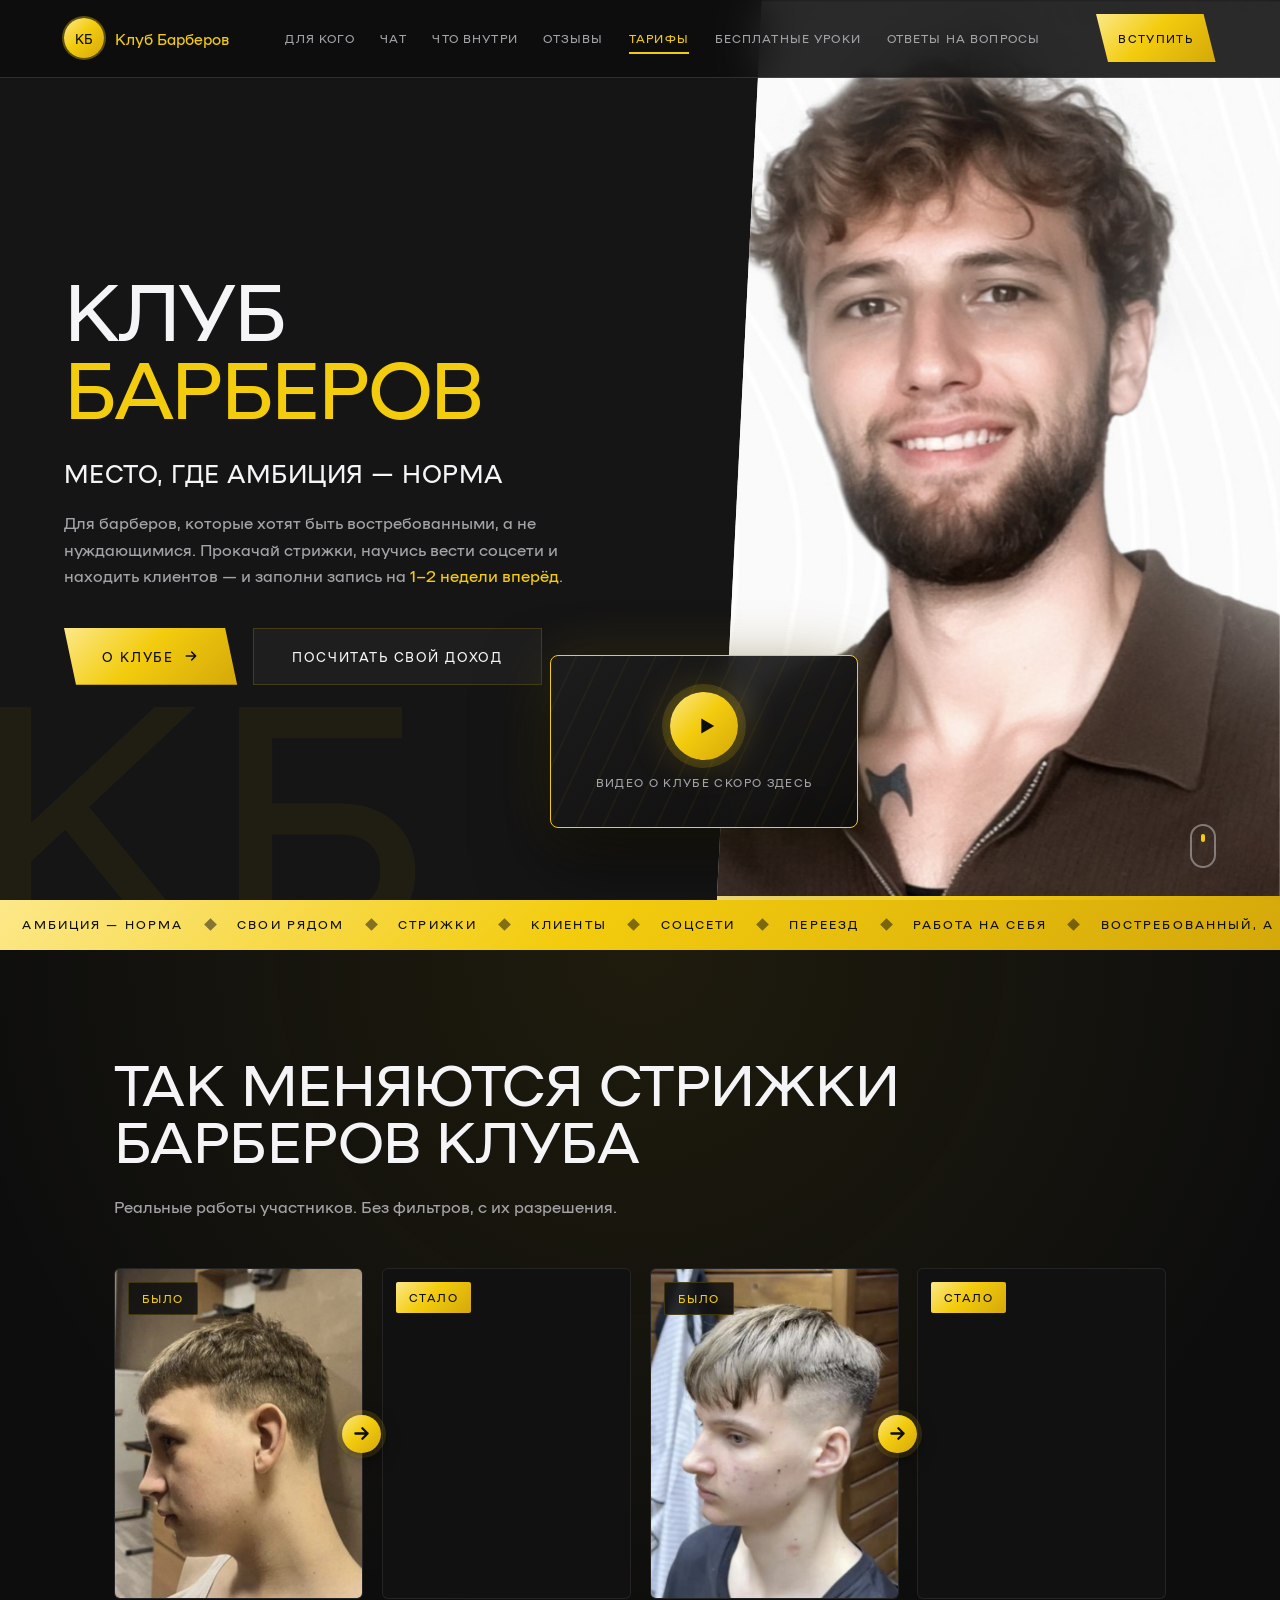
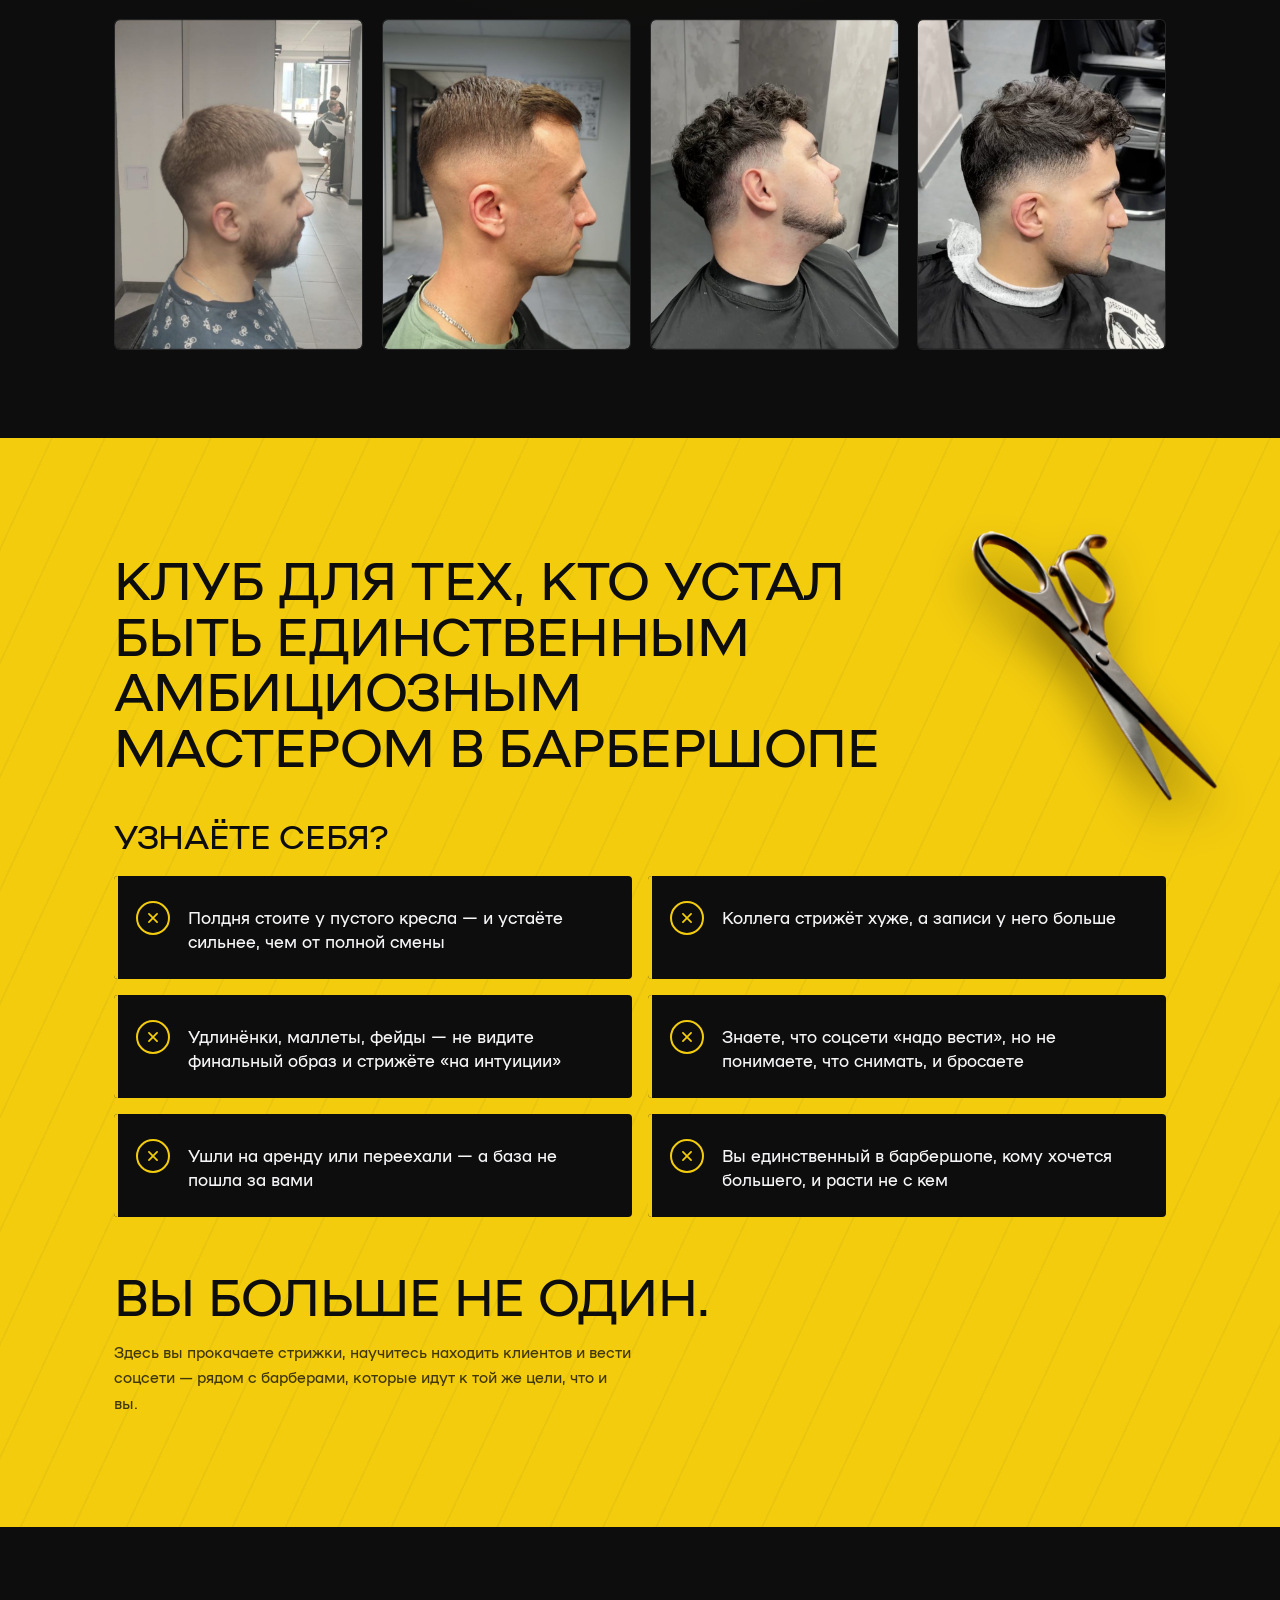
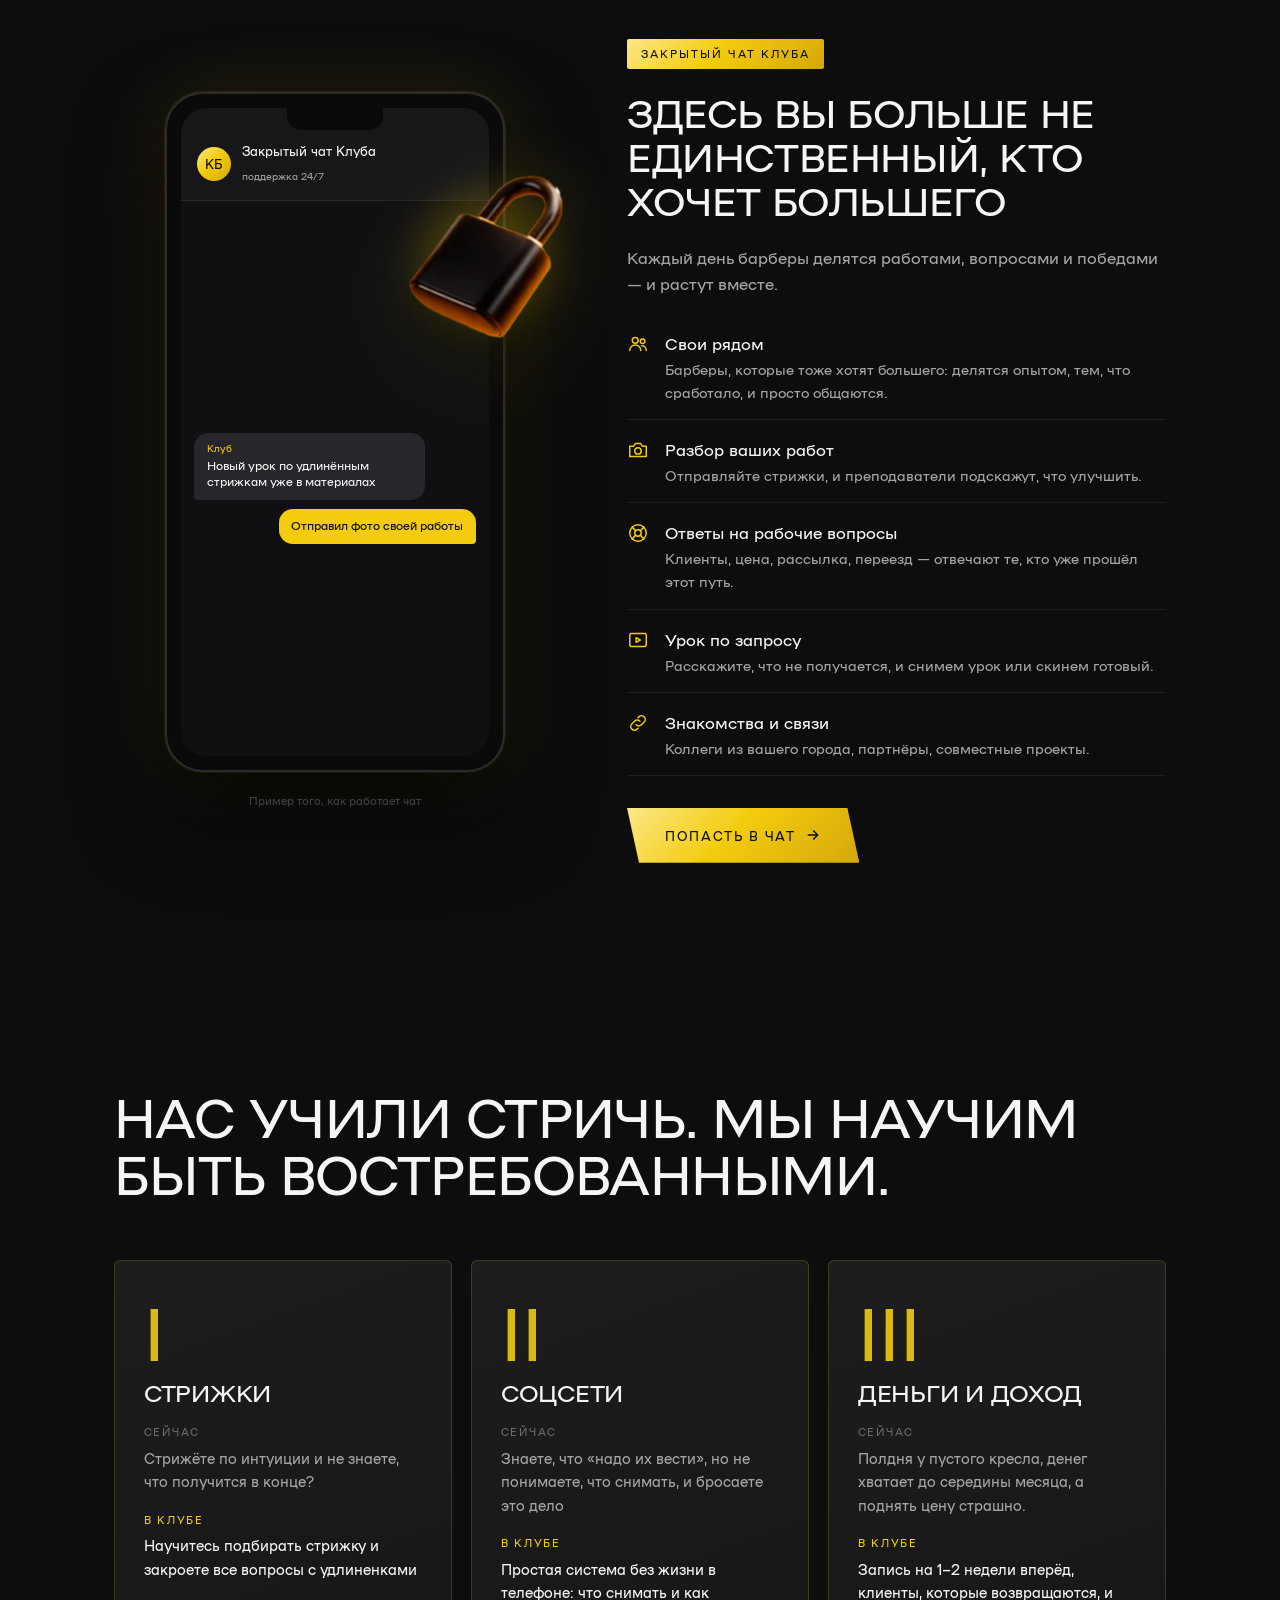
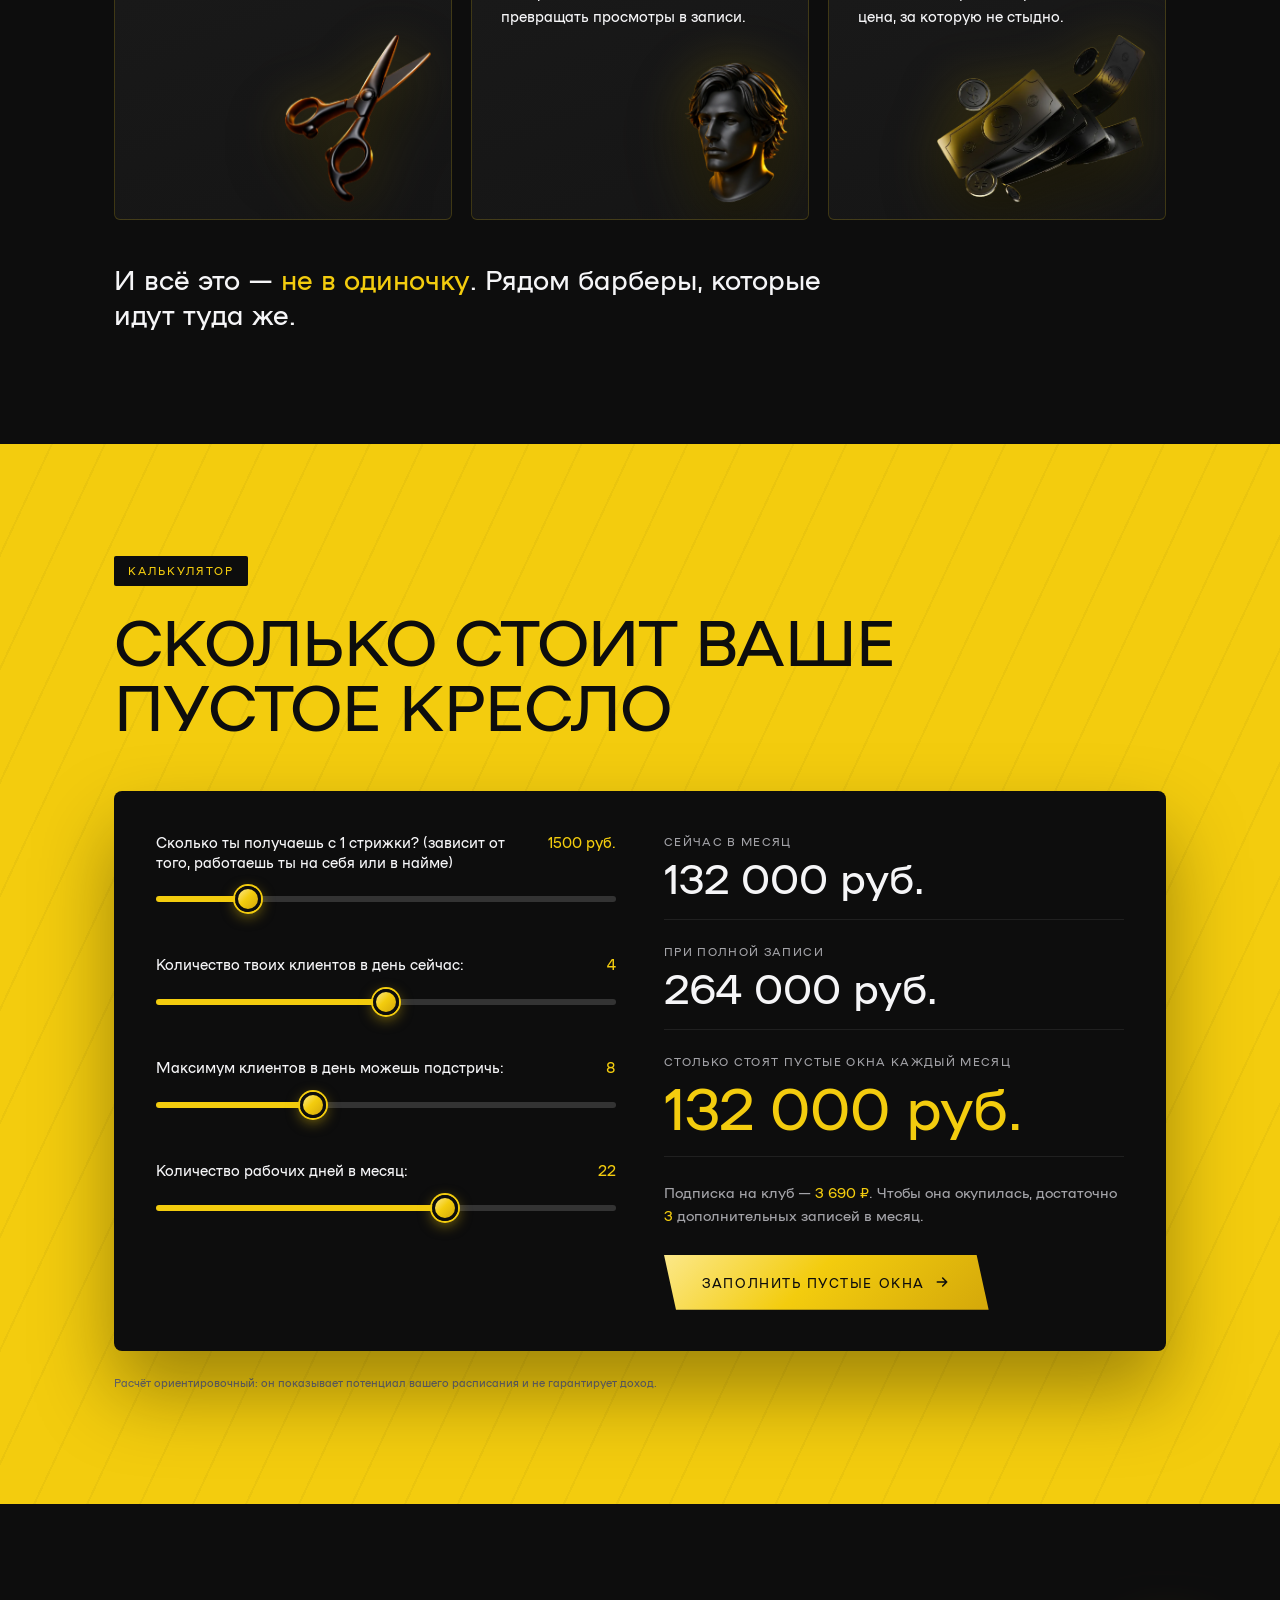
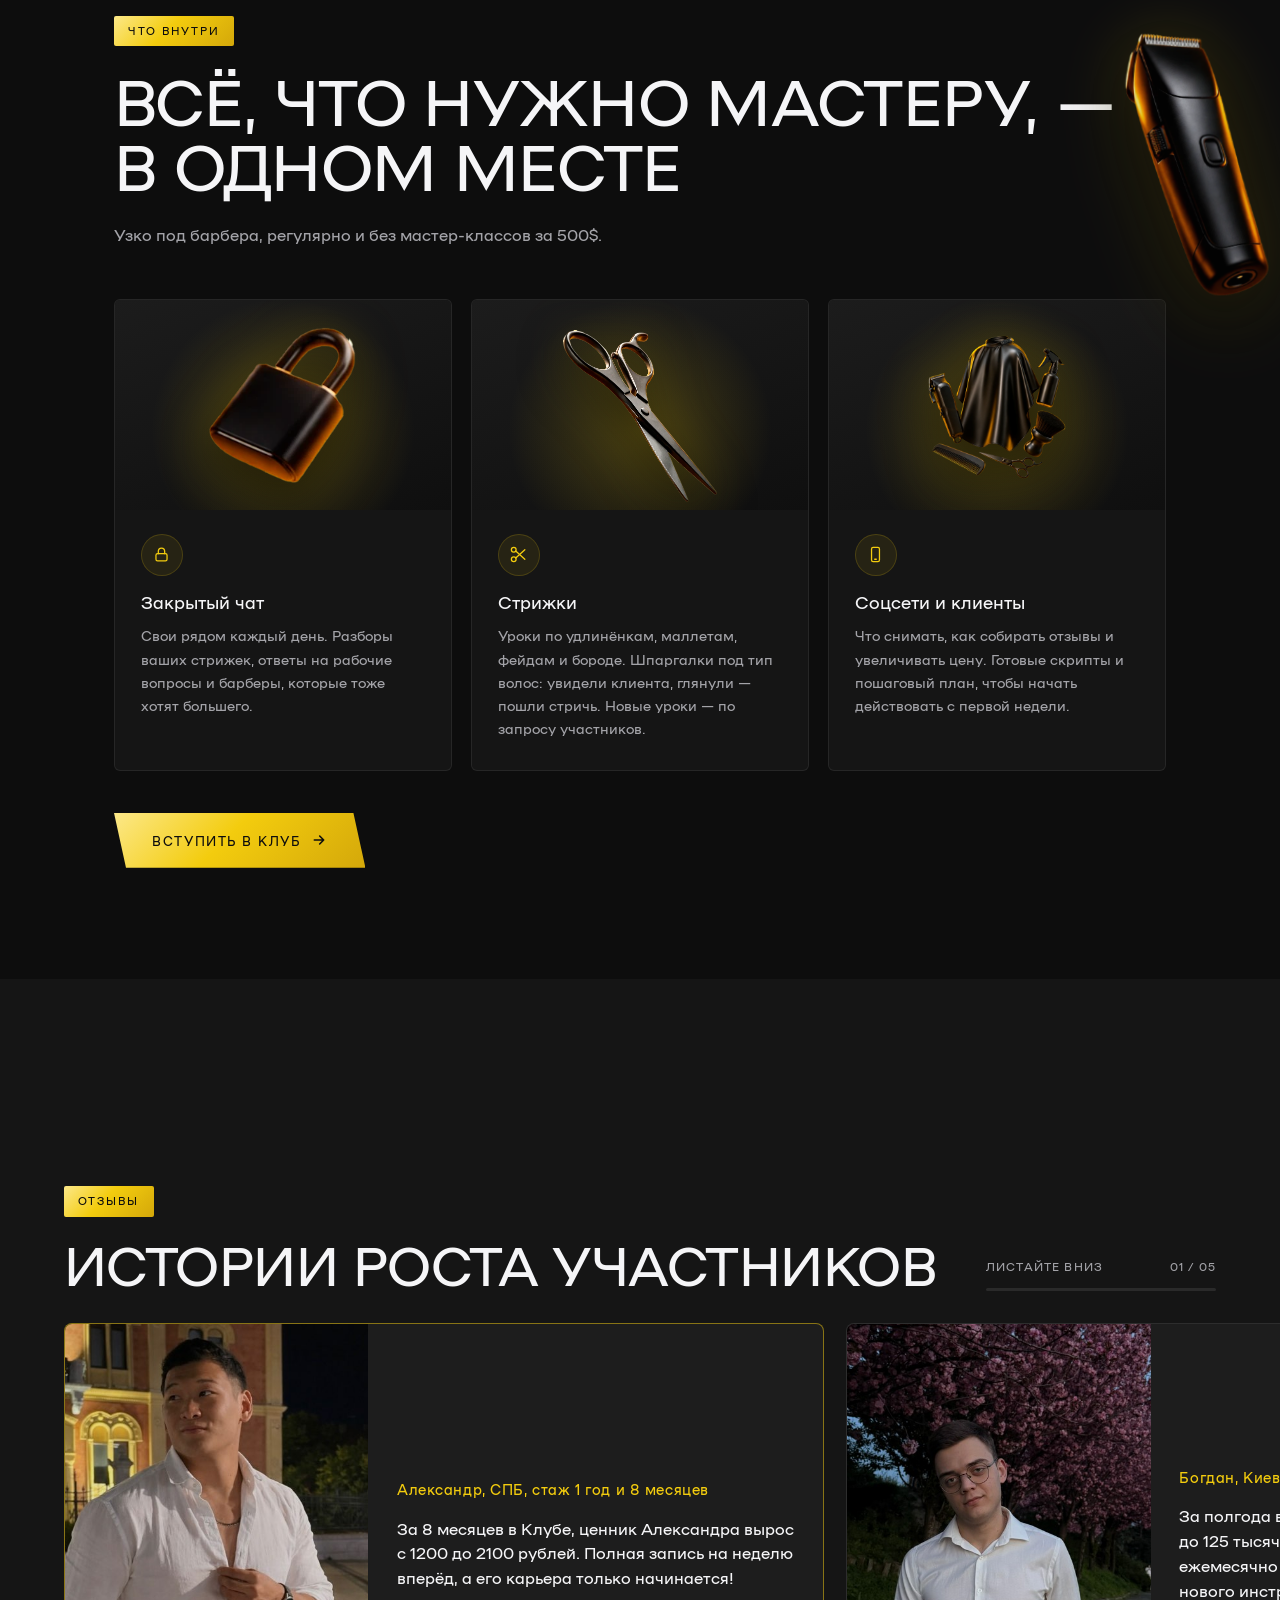
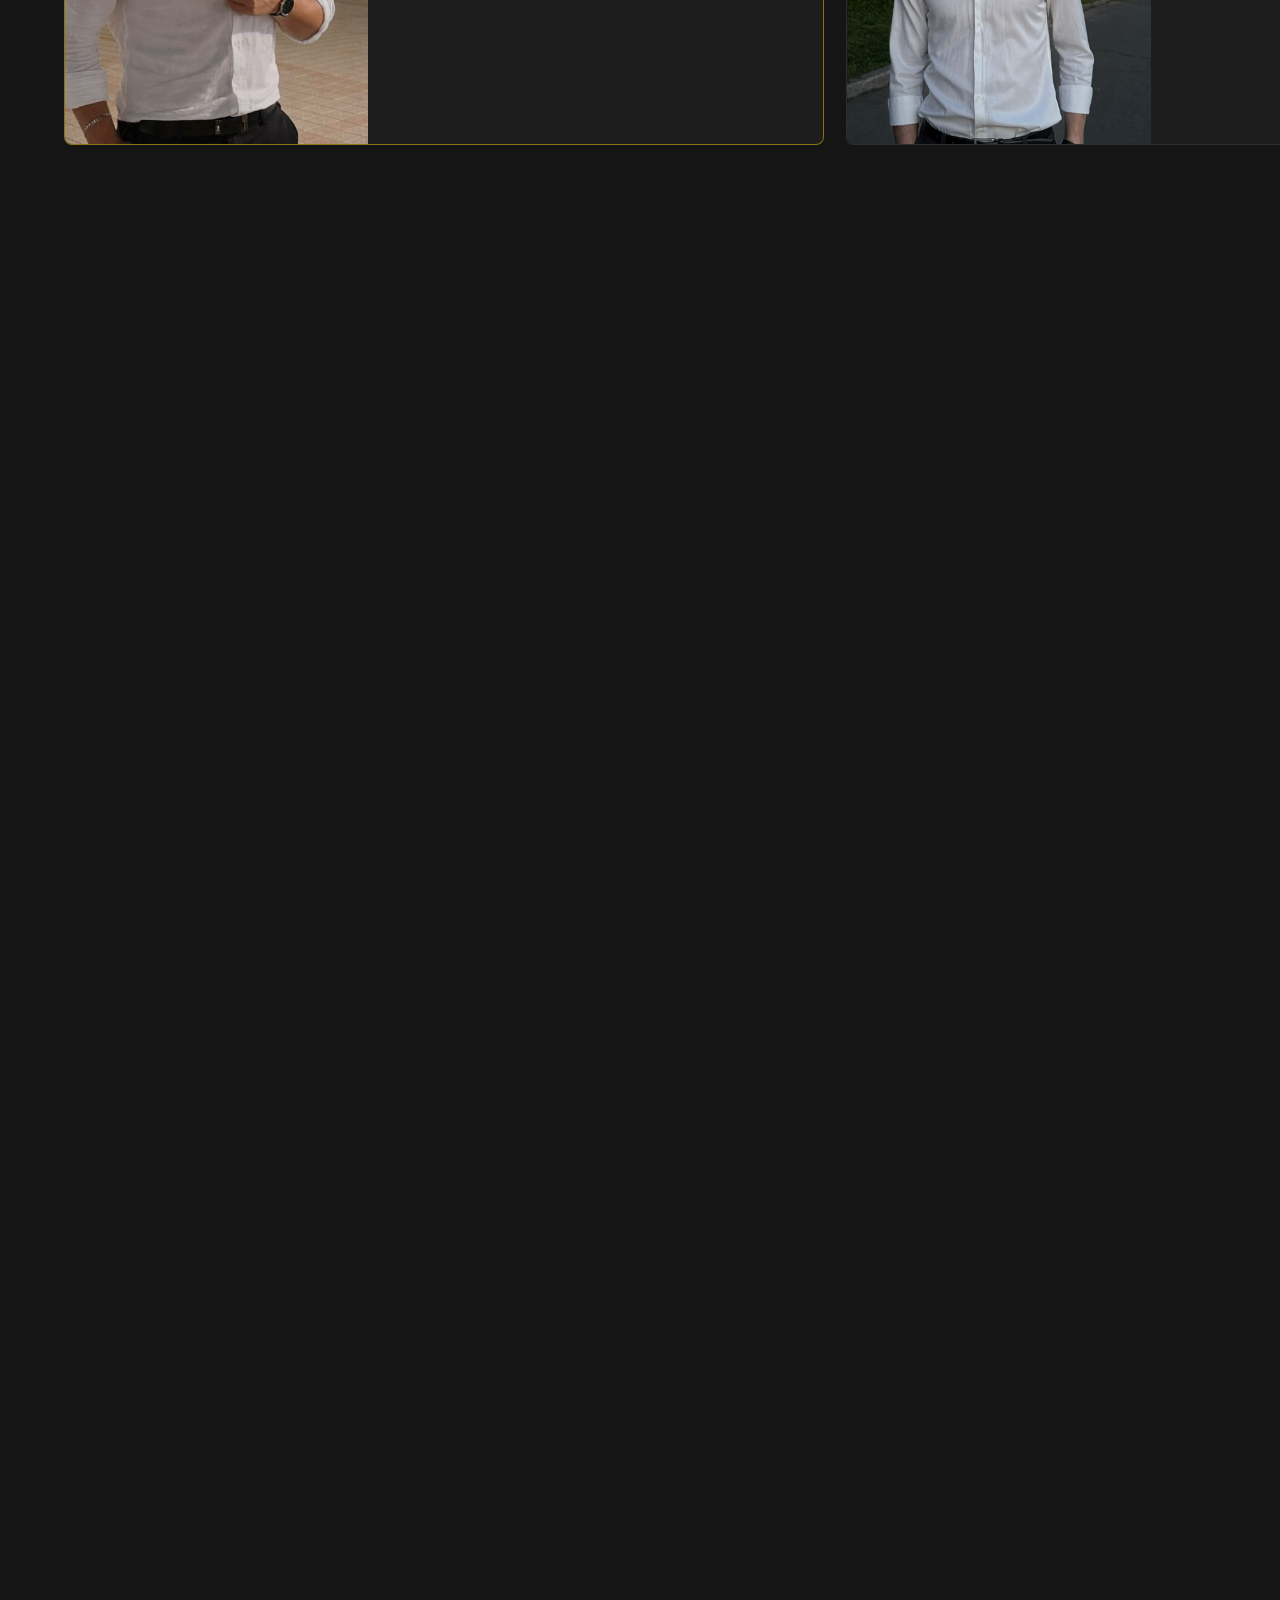
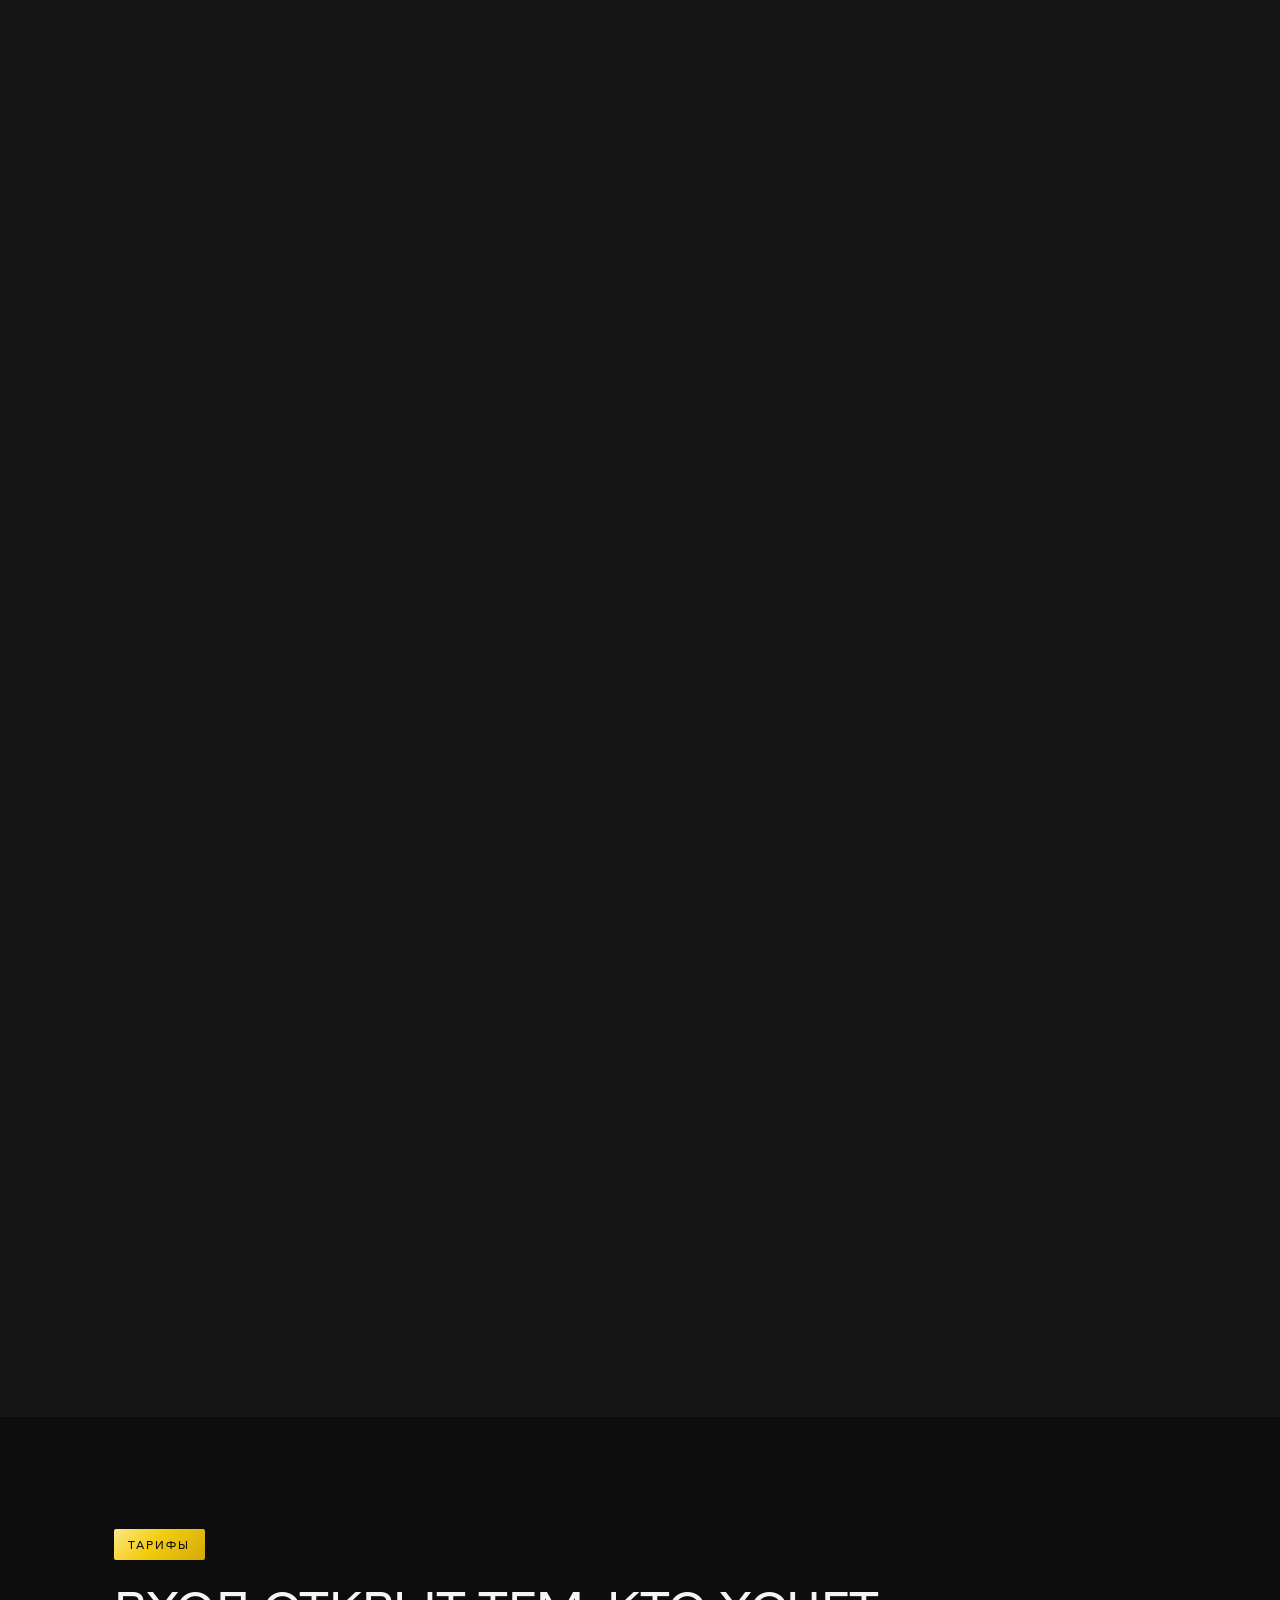
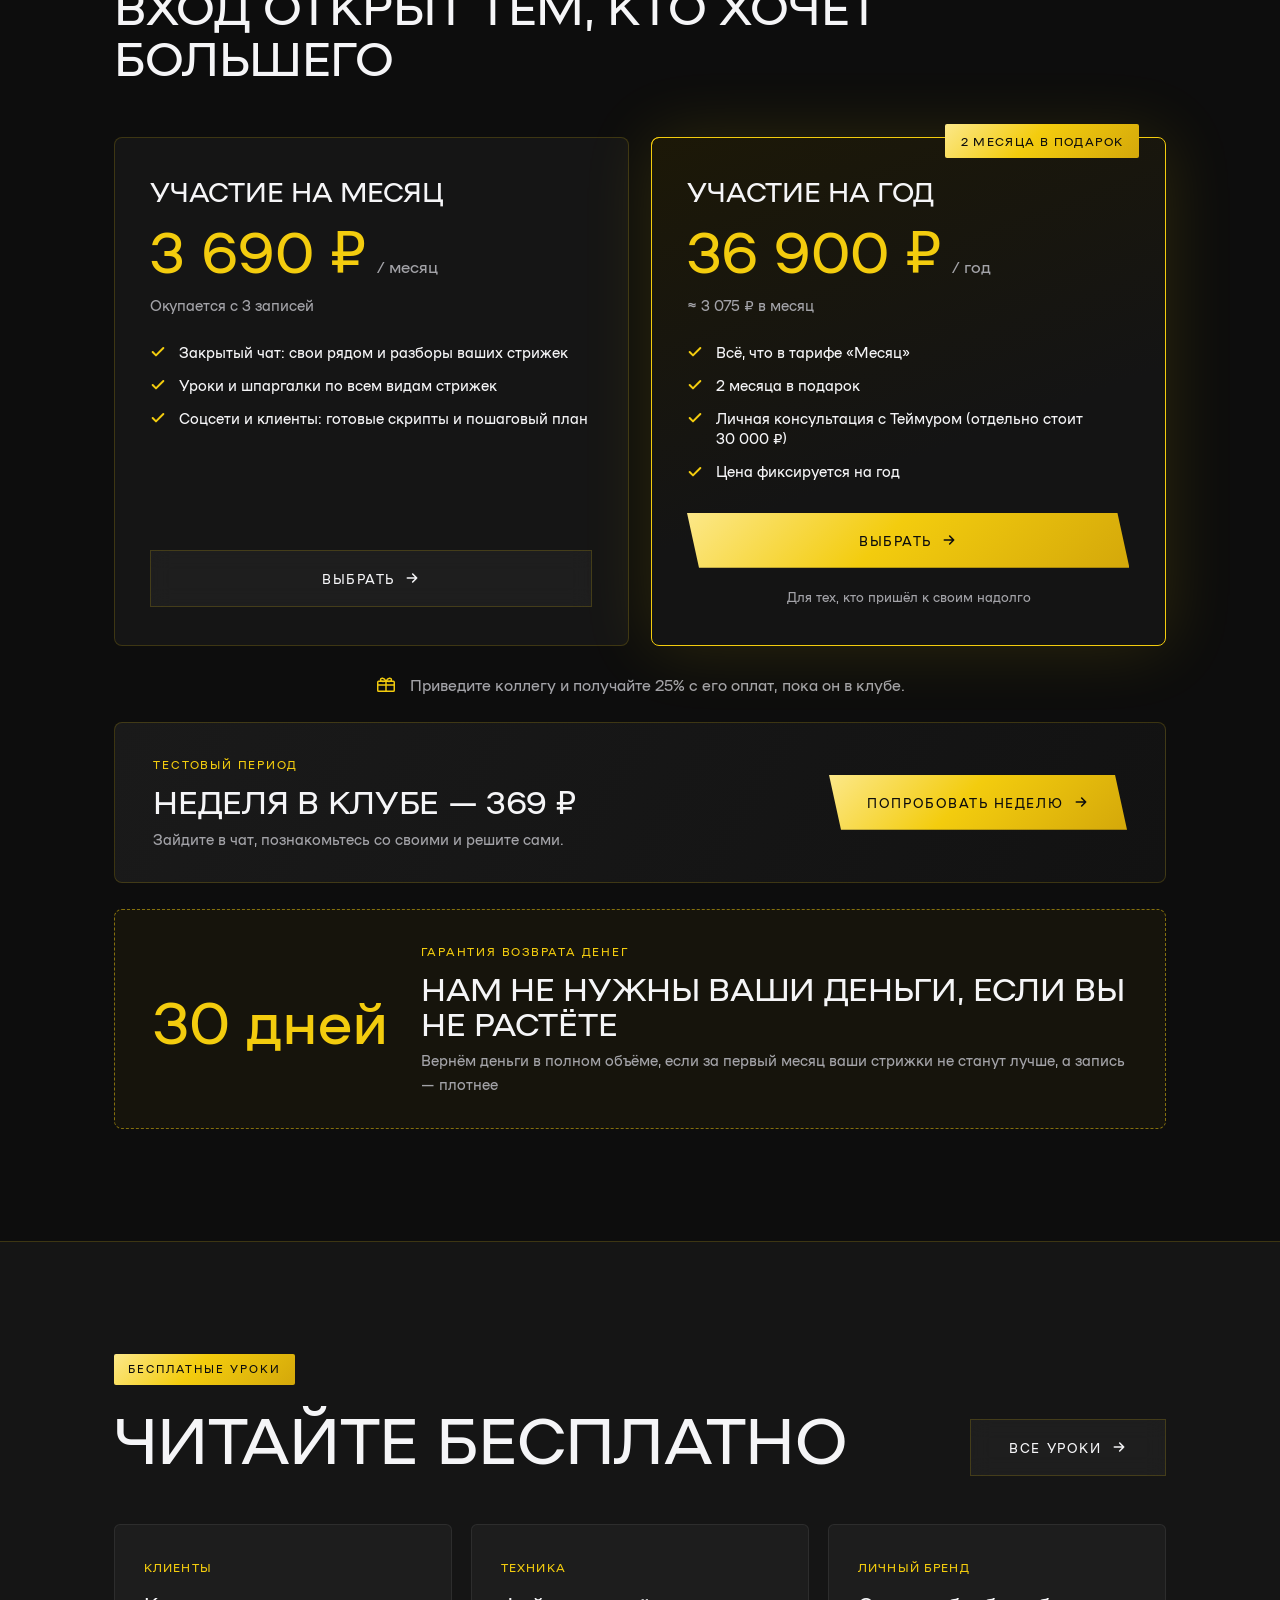
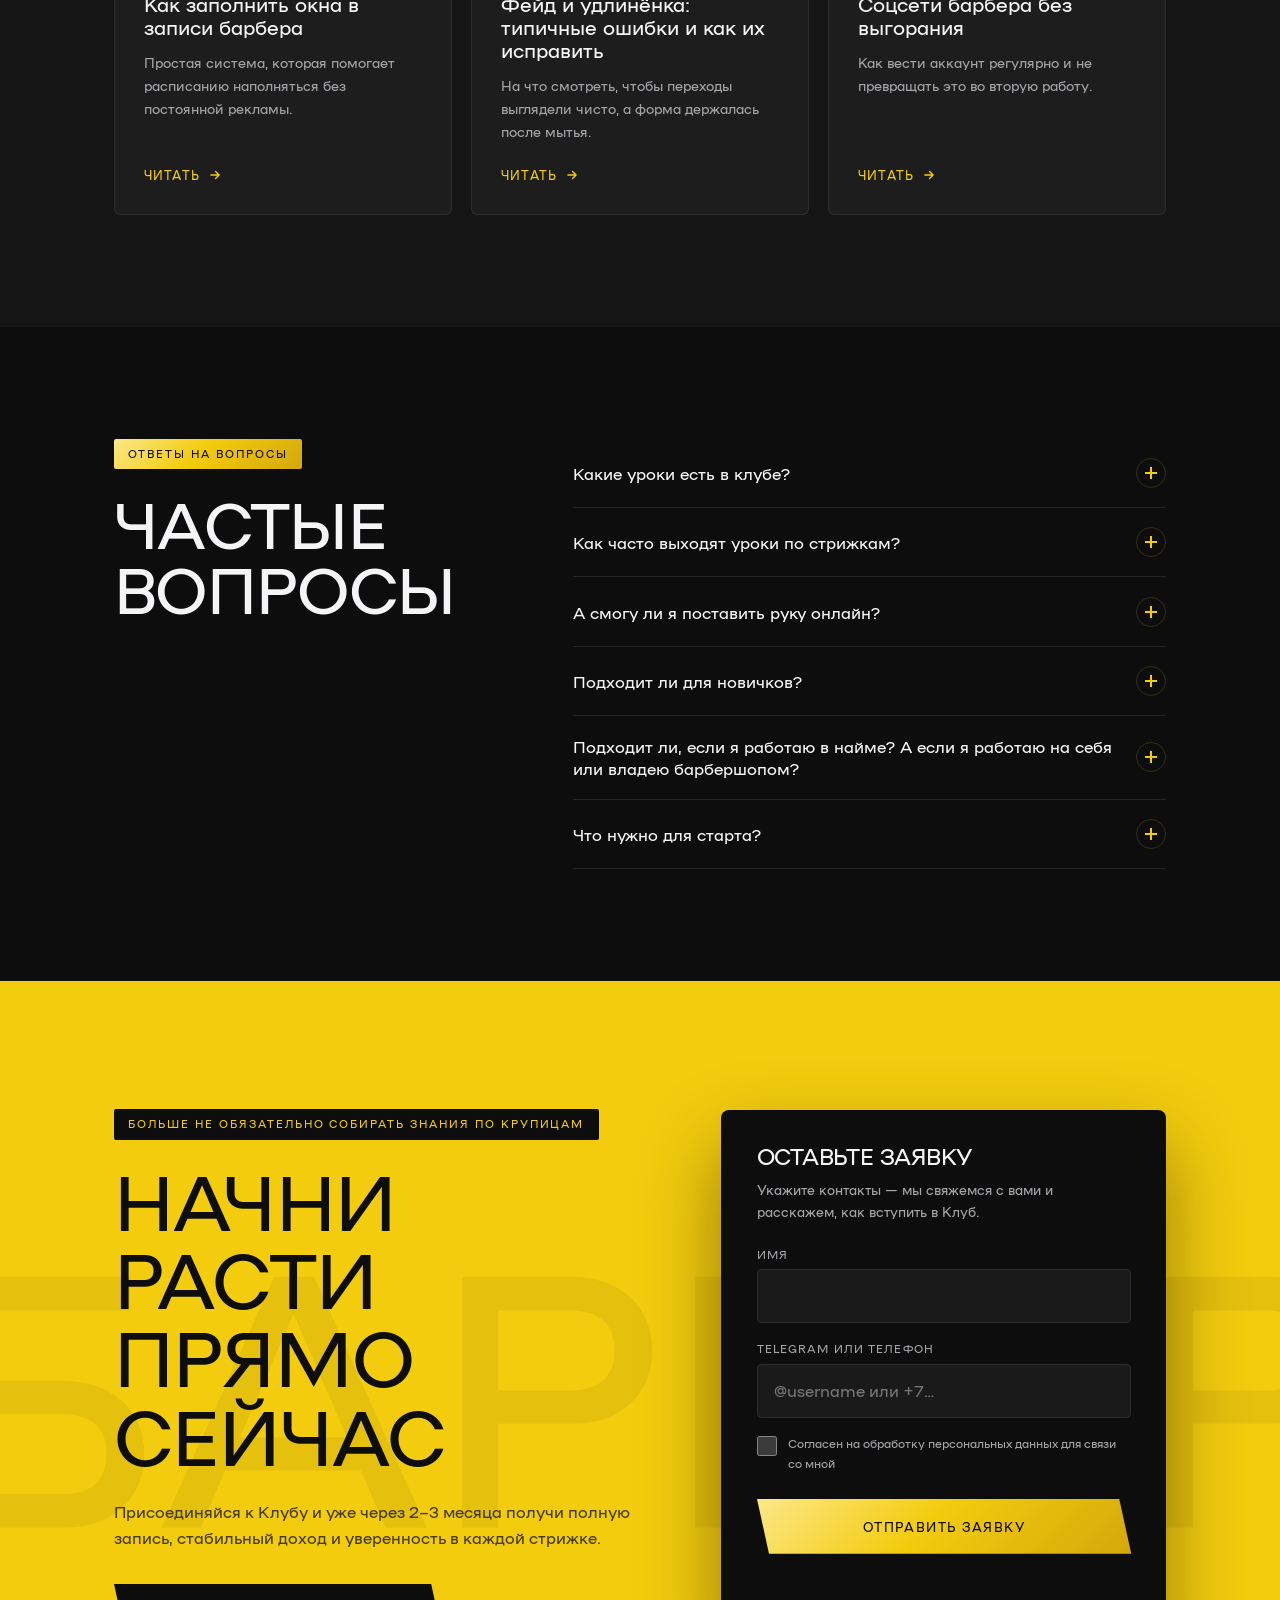
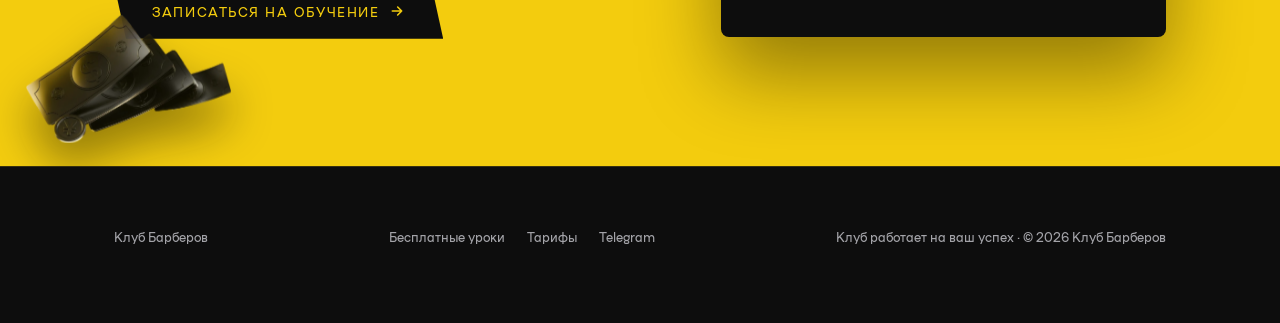
==== commit fdcffe55: "Add files via upload" ====
--- a/index.html
+++ b/index.html
@@ -33,6 +33,10 @@
     <symbol id="i-users" viewBox="0 0 24 24" fill="none" stroke-width="1.6" stroke-linecap="round" stroke-linejoin="round"><circle cx="9" cy="8" r="3.2"/><circle cx="17" cy="9" r="2.5"/><path d="M3 19c0-3.3 2.7-6 6-6s6 2.7 6 6M16 14c2.8 0 5 2 5 5"/></symbol>
     <symbol id="i-star" viewBox="0 0 24 24" fill="none" stroke-width="1.6" stroke-linejoin="round"><path d="M12 3l2.7 5.8 6.3.8-4.6 4.4 1.2 6.3L12 17.2 6.4 20.3l1.2-6.3L3 9.6l6.3-.8z"/></symbol>
     <symbol id="i-shield" viewBox="0 0 24 24" fill="none" stroke-width="1.6" stroke-linecap="round" stroke-linejoin="round"><path d="M12 3l8 3v6c0 4.6-3.2 7.9-8 9-4.8-1.1-8-4.4-8-9V6z"/><path d="M8.5 12l2.5 2.5 4.5-5"/></symbol>
+    <symbol id="i-link" viewBox="0 0 24 24" fill="none" stroke-width="1.6" stroke-linecap="round" stroke-linejoin="round"><path d="M10 14a4 4 0 0 0 5.7 0l3-3a4 4 0 0 0-5.7-5.7l-1 1M14 10a4 4 0 0 0-5.7 0l-3 3a4 4 0 0 0 5.7 5.7l1-1"/></symbol>
+    <symbol id="i-lock" viewBox="0 0 24 24" fill="none" stroke-width="1.6" stroke-linecap="round" stroke-linejoin="round"><rect x="5" y="11" width="14" height="9" rx="2"/><path d="M8 11V8a4 4 0 0 1 8 0v3"/></symbol>
+    <symbol id="i-scissors" viewBox="0 0 24 24" fill="none" stroke-width="1.6" stroke-linecap="round" stroke-linejoin="round"><circle cx="6" cy="6" r="3"/><circle cx="6" cy="18" r="3"/><path d="M8.5 7.5L20 18M8.5 16.5L20 6"/></symbol>
+    <symbol id="i-phone" viewBox="0 0 24 24" fill="none" stroke-width="1.6" stroke-linecap="round" stroke-linejoin="round"><rect x="7" y="3" width="10" height="18" rx="2"/><path d="M11 18h2"/></symbol>
     <symbol id="i-gift" viewBox="0 0 24 24" fill="none" stroke-width="1.6" stroke-linecap="round" stroke-linejoin="round"><rect x="3" y="9" width="18" height="11" rx="1"/><path d="M12 9v11M3 13h18M12 9c-2-4-6-4-6-1.5S10 9 12 9zm0 0c2-4 6-4 6-1.5S14 9 12 9z"/></symbol>
   </defs>
 </svg>
@@ -63,16 +67,15 @@
   <div class="hero-copy">
     <div class="hero-letter" aria-hidden="true">КБ</div>
     <h1><span class="ln"><span>Клуб</span></span><span class="ln"><span>Барберов</span></span></h1>
-    <p class="hero-tagline">Мы работаем на ваш успех</p>
-    <p class="hero-sub">Начните стричь быстрее и лучше, вести соц сети и заполните <b>10–15 окон</b> клиентами уже в первый месяц.</p>
+    <p class="hero-tagline">Место, где амбиция — норма</p>
+    <p class="hero-sub">Для барберов, которые хотят быть востребованными, а не нуждающимися. Прокачай стрижки, научись вести соцсети и находить клиентов — и заполни запись на <b>1–2 недели вперёд</b>.</p>
     <div class="hero-btns">
       <a href="#features" class="btn" data-magnet title="Перейти к разделу О клубе">О клубе <svg><use href="#i-arrow"/></svg></a>
       <a href="#calc" class="btn btn-ghost" title="Посчитать свой доход с полной записью">Посчитать свой доход</a>
     </div>
   </div>
   <div class="hero-vis">
-    <img class="photo" src="./assets/img/hero-barber.jpg" alt="Барбер за работой" fetchpriority="high" decoding="async" width="900" height="600">
-    <img class="hero-me" id="hero-me" src="./assets/img/teymur.jpg" alt="Теймур — основатель Клуба Барберов" width="700" height="900" hidden>
+    <img class="hero-me" id="hero-me" src="./assets/img/teymur.jpg" alt="Теймур — основатель Клуба Барберов" width="1000" height="1000" fetchpriority="high" decoding="async">
   </div>
   <div class="vsl" id="vsl">
     <div class="vsl-frame" role="img" aria-label="Здесь будет видео о Клубе">
@@ -88,61 +91,50 @@
 
 <div class="ticker" aria-hidden="true">
   <div class="ticker-track">
-    <div class="ticker-set"><span>Раскрученные соц сети</span><i></i><span>Клуб работает на ваш успех</span><i></i><span>Закрытый чат</span><i></i><span>Полная запись</span><i></i><span>Личный бренд</span><i></i><span>Поддержка 24/7</span><i></i><span>Гарантия 30 дней</span><i></i><span>Найти клиентов — легко</span><i></i></div>
-    <div class="ticker-set"><span>Раскрученные соц сети</span><i></i><span>Клуб работает на ваш успех</span><i></i><span>Закрытый чат</span><i></i><span>Полная запись</span><i></i><span>Личный бренд</span><i></i><span>Поддержка 24/7</span><i></i><span>Гарантия 30 дней</span><i></i><span>Найти клиентов — легко</span><i></i></div>
-    <div class="ticker-set"><span>Раскрученные соц сети</span><i></i><span>Клуб работает на ваш успех</span><i></i><span>Закрытый чат</span><i></i><span>Полная запись</span><i></i><span>Личный бренд</span><i></i><span>Поддержка 24/7</span><i></i><span>Гарантия 30 дней</span><i></i><span>Найти клиентов — легко</span><i></i></div>
-    <div class="ticker-set"><span>Раскрученные соц сети</span><i></i><span>Клуб работает на ваш успех</span><i></i><span>Закрытый чат</span><i></i><span>Полная запись</span><i></i><span>Личный бренд</span><i></i><span>Поддержка 24/7</span><i></i><span>Гарантия 30 дней</span><i></i><span>Найти клиентов — легко</span><i></i></div>
+    <div class="ticker-set"><span>Амбиция — норма</span><i></i><span>Свои рядом</span><i></i><span>Стрижки</span><i></i><span>Клиенты</span><i></i><span>Соцсети</span><i></i><span>Переезд</span><i></i><span>Работа на себя</span><i></i><span>Востребованный, а не нуждающийся мастер</span><i></i></div>
+    <div class="ticker-set"><span>Амбиция — норма</span><i></i><span>Свои рядом</span><i></i><span>Стрижки</span><i></i><span>Клиенты</span><i></i><span>Соцсети</span><i></i><span>Переезд</span><i></i><span>Работа на себя</span><i></i><span>Востребованный, а не нуждающийся мастер</span><i></i></div>
+    <div class="ticker-set"><span>Амбиция — норма</span><i></i><span>Свои рядом</span><i></i><span>Стрижки</span><i></i><span>Клиенты</span><i></i><span>Соцсети</span><i></i><span>Переезд</span><i></i><span>Работа на себя</span><i></i><span>Востребованный, а не нуждающийся мастер</span><i></i></div>
+    <div class="ticker-set"><span>Амбиция — норма</span><i></i><span>Свои рядом</span><i></i><span>Стрижки</span><i></i><span>Клиенты</span><i></i><span>Соцсети</span><i></i><span>Переезд</span><i></i><span>Работа на себя</span><i></i><span>Востребованный, а не нуждающийся мастер</span><i></i></div>
   </div>
 </div>
+
+<!-- CASES -->
+<section class="cases" id="cases">
+  <div class="wrap">
+    <h2><span class="mask" data-mask><span>Так меняются стрижки барберов клуба</span></span></h2>
+    <p class="lead rv">Реальные работы участников. Без фильтров, с их разрешения.</p>
+    <div class="cases-grid">
+      <figure class="ba ba-before rv" data-tilt="5"><img src="./assets/cases/case1-before.jpg" alt="Стрижка участника Клуба до обучения" loading="lazy" decoding="async" width="800" height="1050"><span class="ba-tag ba-tag-b">Было</span></figure>
+      <figure class="ba rv" data-tilt="5" style="--d:.08s"><img src="./assets/cases/case1-after.jpg" alt="Стрижка участника Клуба после обучения" loading="lazy" decoding="async" width="800" height="1050"><span class="ba-tag ba-tag-a">Стало</span></figure>
+      <figure class="ba ba-before rv" data-tilt="5" style="--d:.16s"><img src="./assets/cases/case2-before.jpg" alt="Стрижка участника Клуба до обучения" loading="lazy" decoding="async" width="800" height="1050"><span class="ba-tag ba-tag-b">Было</span></figure>
+      <figure class="ba rv" data-tilt="5" style="--d:.24s"><img src="./assets/cases/case2-after.jpg" alt="Стрижка участника Клуба после обучения" loading="lazy" decoding="async" width="800" height="1050"><span class="ba-tag ba-tag-a">Стало</span></figure>
+      <figure class="ba ba-work rv" data-tilt="5" style="--d:0.00s"><img src="./assets/cases/work-01.jpg" alt="Работа участника Клуба: фейд и короткая стрижка" loading="lazy" decoding="async" width="900" height="1016"></figure>
+      <figure class="ba ba-work rv" data-tilt="5" style="--d:0.08s"><img src="./assets/cases/work-02.jpg" alt="Работа участника Клуба: высокий фейд" loading="lazy" decoding="async" width="900" height="963"></figure>
+      <figure class="ba ba-work rv" data-tilt="5" style="--d:0.16s"><img src="./assets/cases/work-03.jpg" alt="Работа участника Клуба: фейд с кудрявой текстурой" loading="lazy" decoding="async" width="900" height="1085"></figure>
+      <figure class="ba ba-work rv" data-tilt="5" style="--d:0.24s"><img src="./assets/cases/work-04.jpg" alt="Работа участника Клуба: фейд и текстурный верх" loading="lazy" decoding="async" width="900" height="1027"></figure>
+    </div>
+  </div>
+</section>
 
 <!-- PAIN -->
 <section class="pain" id="about">
   <div class="m3d" data-depth="0.04" aria-hidden="true" style="--r0:4deg;--r1:-4deg"><img src="./assets/3d/scissors-pro.webp" alt="" width="260" height="290" loading="lazy" decoding="async"></div>
   <div class="wrap">
-    <h2><span class="mask" data-mask><span>Если вам:</span></span></h2>
+    <h2 class="pain-title"><span class="mask" data-mask><span>Клуб для тех, кто устал быть единственным амбициозным мастером в барбершопе</span></span></h2>
+    <h3 class="pain-sub rv">Узнаёте себя?</h3>
     <ul class="pain-list">
-      <li class="pain-item rv" data-tilt="4"><span class="pain-x"><svg><use href="#i-x"/></svg></span><p>Тяжело смотреть на пустые окна в записи</p></li>
-      <li class="pain-item rv" data-tilt="4" style="--d:.08s"><span class="pain-x"><svg><use href="#i-x"/></svg></span><p>Сложно даются удлинёнки, фейды и клиентские стрижки</p></li>
-      <li class="pain-item rv" data-tilt="4" style="--d:.16s"><span class="pain-x"><svg><use href="#i-x"/></svg></span><p>Трудно даются соц сети и вы выгораете</p></li>
-      <li class="pain-item rv" data-tilt="4" style="--d:.24s"><span class="pain-x"><svg><use href="#i-x"/></svg></span><p>Непонятно, как развиваться в профессии</p></li>
+      <li class="pain-item rv" data-tilt="4"><span class="pain-x"><svg><use href="#i-x"/></svg></span><p>Полдня стоите у пустого кресла — и устаёте сильнее, чем от полной смены</p></li>
+      <li class="pain-item rv" data-tilt="4" style="--d:0.08s"><span class="pain-x"><svg><use href="#i-x"/></svg></span><p>Коллега стрижёт хуже, а записи у него больше</p></li>
+      <li class="pain-item rv" data-tilt="4" style="--d:0.04s"><span class="pain-x"><svg><use href="#i-x"/></svg></span><p>Удлинёнки, маллеты, фейды — не видите финальный образ и стрижёте «на интуиции»</p></li>
+      <li class="pain-item rv" data-tilt="4" style="--d:0.12s"><span class="pain-x"><svg><use href="#i-x"/></svg></span><p>Знаете, что соцсети «надо вести», но не понимаете, что снимать, и бросаете</p></li>
+      <li class="pain-item rv" data-tilt="4" style="--d:0.08s"><span class="pain-x"><svg><use href="#i-x"/></svg></span><p>Ушли на аренду или переехали — а база не пошла за вами</p></li>
+      <li class="pain-item rv" data-tilt="4" style="--d:0.16s"><span class="pain-x"><svg><use href="#i-x"/></svg></span><p>Вы единственный в барбершопе, кому хочется большего, и расти не с кем</p></li>
     </ul>
     <div class="pain-end rv">
-      <h3>То вы в правильном месте.</h3>
-      <p>Мы поможем вам забить пустые окна клиентами, стабильно вести соц сети и прокачать свои стрижки.</p>
-    </div>
-  </div>
-</section>
-
-<!-- PILLARS -->
-<section class="pillars" id="pillars">
-  <div class="wrap">
-    <h2 class="pillars-title"><span class="mask" data-mask><span>Вы научитесь привлекать клиентов на личный бренд и начнёте влиять на запись, начнёте быстрее и лучше стричь, прокачаете сервис и увеличите возвращаемость клиентов</span></span></h2>
-    <div class="pillars-row">
-      <article class="pillar rv" data-tilt="9">
-        <div class="pillar-num">I</div>
-        <h3>Привлечение клиентов</h3>
-        <p>Плотная запись на ваши услуги, увеличение ценника и дохода</p>
-        <div class="obj" aria-hidden="true"><img src="./assets/3d/unnamed.webp" alt="" width="400" height="323" loading="lazy" decoding="async"></div>
-      </article>
-      <article class="pillar rv" data-tilt="9" style="--d:.1s">
-        <div class="pillar-num">II</div>
-        <h3>Техника стрижки</h3>
-        <p>Научитесь работать с любыми референсами — от потоковых до модельных запросов</p>
-        <div class="obj" aria-hidden="true"><img src="./assets/3d/deco-mum.webp" alt="" width="400" height="459" loading="lazy" decoding="async"></div>
-      </article>
-      <article class="pillar rv" data-tilt="9" style="--d:.2s">
-        <div class="pillar-num">III</div>
-        <h3>Клиентский сервис</h3>
-        <p>Уверенность с клиентами и личный бренд, который приводит людей как магнит</p>
-        <div class="obj" aria-hidden="true"><img src="./assets/3d/suit.webp" alt="" width="400" height="464" loading="lazy" decoding="async"></div>
-      </article>
-    </div>
-  </div>
-</section>
-
-<!-- SLOGAN -->
-<section class="slogan" aria-label="Главная идея Клуба">
-  <div class="wrap"><p class="slogan-text rv">Пока другие учат барберов хорошо стричь, Клуб учит их <mark>стабильно зарабатывать</mark></p></div>
+      <h3>Вы больше не один.</h3>
+      <p>Здесь вы прокачаете стрижки, научитесь находить клиентов и вести соцсети — рядом с барберами, которые идут к той же цели, что и вы.</p>
+    </div>
+  </div>
 </section>
 
 <!-- CLOSED CHAT -->
@@ -174,23 +166,56 @@
     </div>
     <div>
       <span class="tag rv">Закрытый чат Клуба</span>
-      <h2 class="chat-title"><span class="mask" data-mask><span>В закрытом чате участники Клуба получают разбор, поддержку и ответы на рабочие вопросы — каждый день.</span></span></h2>
+      <h2 class="chat-title"><span class="mask" data-mask><span>Здесь вы больше не единственный, кто хочет большего</span></span></h2>
+      <p class="lead rv">Каждый день барберы делятся работами, вопросами и победами — и растут вместе.</p>
       <ul class="chat-list">
-        <li class="rv"><svg fill="none" stroke-width="1.6"><use href="#i-cam"/></svg><div><b>Разбор ваших стрижек</b><span>Отправляйте свои работы — преподаватели дадут оценку и подскажут, что улучшить</span></div></li>
-        <li class="rv" style="--d:.08s"><svg fill="none" stroke-width="1.6"><use href="#i-users"/></svg><div><b>Сообщество</b><span>Обмен опытом, коллеги из твоего города, поддержка и веселье</span></div></li>
-        <li class="rv" style="--d:.16s"><svg fill="none" stroke-width="1.6"><use href="#i-life"/></svg><div><b>Поддержка и советы</b><span>Помогаем с любыми вопросами</span></div></li>
-        <li class="rv" style="--d:.24s"><svg fill="none" stroke-width="1.6"><use href="#i-play"/></svg><div><b>Видеоурок по запросу</b><span>Расскажите, что именно не получается, — снимем урок или скинем тот, что есть</span></div></li>
+        <li class="rv"><svg fill="none" stroke-width="1.6"><use href="#i-users"/></svg><div><b>Свои рядом</b><span>Барберы, которые тоже хотят большего: делятся опытом, тем, что сработало, и просто общаются.</span></div></li>
+        <li class="rv" style="--d:0.08s"><svg fill="none" stroke-width="1.6"><use href="#i-cam"/></svg><div><b>Разбор ваших работ</b><span>Отправляйте стрижки, и преподаватели подскажут, что улучшить.</span></div></li>
+        <li class="rv" style="--d:0.16s"><svg fill="none" stroke-width="1.6"><use href="#i-life"/></svg><div><b>Ответы на рабочие вопросы</b><span>Клиенты, цена, рассылка, переезд — отвечают те, кто уже прошёл этот путь.</span></div></li>
+        <li class="rv" style="--d:0.24s"><svg fill="none" stroke-width="1.6"><use href="#i-play"/></svg><div><b>Урок по запросу</b><span>Расскажите, что не получается, и снимем урок или скинем готовый.</span></div></li>
+        <li class="rv" style="--d:0.32s"><svg fill="none" stroke-width="1.6"><use href="#i-link"/></svg><div><b>Знакомства и связи</b><span>Коллеги из вашего города, партнёры, совместные проекты.</span></div></li>
       </ul>
       <a href="https://t.me/teymur_barber/4397" class="btn" data-magnet target="_blank" rel="noopener noreferrer" title="Попасть в закрытый чат через Telegram">Попасть в чат <svg><use href="#i-arrow"/></svg></a>
     </div>
   </div>
 </section>
 
+<!-- PILLARS -->
+<section class="pillars" id="pillars">
+  <div class="wrap">
+    <h2 class="pillars-title"><span class="mask" data-mask><span>Нас учили стричь. Мы научим быть востребованными.</span></span></h2>
+    <div class="pillars-row">
+      <article class="pillar rv" data-tilt="9">
+        <div class="pillar-num">I</div>
+        <h3>Стрижки</h3>
+        <div class="pl-row"><span class="pl-label">Сейчас</span><p>Стрижёте по интуиции и не знаете, что получится в конце?</p></div>
+        <div class="pl-row pl-club"><span class="pl-label">В клубе</span><p>Научитесь подбирать стрижку и закроете все вопросы с удлиненками</p></div>
+        <div class="obj" aria-hidden="true"><img src="./assets/3d/deco-mum.webp" alt="" width="400" height="459" loading="lazy" decoding="async"></div>
+      </article>
+      <article class="pillar rv" data-tilt="9" style="--d:0.1s">
+        <div class="pillar-num">II</div>
+        <h3>Соцсети</h3>
+        <div class="pl-row"><span class="pl-label">Сейчас</span><p>Знаете, что «надо их вести», но не понимаете, что снимать, и бросаете это дело</p></div>
+        <div class="pl-row pl-club"><span class="pl-label">В клубе</span><p>Простая система без жизни в телефоне: что снимать и как превращать просмотры в записи.</p></div>
+        <div class="obj" aria-hidden="true"><img src="./assets/3d/long_hair.webp" alt="" width="400" height="540" loading="lazy" decoding="async"></div>
+      </article>
+      <article class="pillar rv" data-tilt="9" style="--d:0.2s">
+        <div class="pillar-num">III</div>
+        <h3>Деньги и доход</h3>
+        <div class="pl-row"><span class="pl-label">Сейчас</span><p>Полдня у пустого кресла, денег хватает до середины месяца, а поднять цену страшно.</p></div>
+        <div class="pl-row pl-club"><span class="pl-label">В клубе</span><p>Запись на 1–2 недели вперёд, клиенты, которые возвращаются, и цена, за которую не стыдно.</p></div>
+        <div class="obj" aria-hidden="true"><img src="./assets/3d/unnamed.webp" alt="" width="400" height="323" loading="lazy" decoding="async"></div>
+      </article>
+    </div>
+    <p class="pillars-foot rv">И всё это — <mark>не в одиночку</mark>. Рядом барберы, которые идут туда же.</p>
+  </div>
+</section>
+
 <!-- CALCULATOR -->
 <section class="calc" id="calc">
   <div class="wrap">
     <span class="tag rv">Калькулятор</span>
-    <h2><span class="mask" data-mask><span>Посчитай свой доход с клиентов</span></span></h2>
+    <h2><span class="mask" data-mask><span>Сколько стоит ваше пустое кресло</span></span></h2>
     <div class="calc-box rv">
       <div class="calc-in">
         <div class="fld"><label for="c-price"><span>Сколько ты получаешь с 1 стрижки? (зависит от того, работаешь ты на себя или в найме)</span> <output id="o-price">1500 руб.</output></label><input type="range" id="c-price" min="500" max="6000" step="100" value="1500"></div>
@@ -201,8 +226,9 @@
       <div class="calc-out" aria-live="polite">
         <div class="out-row"><small>Сейчас в месяц</small><b id="r-now">0</b></div>
         <div class="out-row"><small>При полной записи</small><b id="r-full">0</b></div>
-        <div class="out-row big"><small>Каждый месяц недобираешь</small><b id="r-gap">0</b></div>
-        <p class="out-pay">10–15 новых клиентов в месяц — это дополнительные <b id="r-add">0</b> Подписка на Клуб <span id="r-club">3690</span> рублей окупается с <b id="r-pay">3</b> клиентов.</p>
+        <div class="out-row big"><small>Столько стоят пустые окна каждый месяц</small><b id="r-gap">0</b></div>
+        <p class="out-pay">Подписка на клуб — <b id="r-club">3&nbsp;690&nbsp;₽</b>. Чтобы она окупилась, достаточно <b id="r-pay">3</b> <span id="r-word">дополнительных записей</span> в месяц.</p>
+        <a href="#pricing" class="btn" data-magnet title="Перейти к тарифам">Заполнить пустые окна <svg><use href="#i-arrow"/></svg></a>
       </div>
     </div>
     <p class="calc-disc">Расчёт ориентировочный: он показывает потенциал вашего расписания и не гарантирует доход.</p>
@@ -214,33 +240,23 @@
   <div class="m3d" data-depth="0.05" aria-hidden="true" style="--r0:8deg;--r1:-4deg"><img src="./assets/3d/deco-hyh.webp" alt="" width="200" height="373" loading="lazy" decoding="async"></div>
   <div class="wrap">
     <span class="tag rv">Что внутри</span>
-    <h2><span class="mask" data-mask><span>У нас есть всё для вашего роста</span></span></h2>
+    <h2><span class="mask" data-mask><span>Всё, что нужно мастеру, — в одном месте</span></span></h2>
+    <p class="lead rv">Узко под барбера, регулярно и без мастер-классов за 500$.</p>
     <div class="feat-grid">
       <article class="feat rv" data-tilt="6">
         <div class="feat-img"><img class="feat-3d" src="./assets/3d/deco-extra-01.webp" alt="Закрытый чат Клуба" loading="lazy" decoding="async" style="--del:-0.0s"></div>
-        <div class="feat-body"><div class="feat-ico"><svg stroke="currentColor"><use href="#i-users"/></svg></div><h3>Закрытый чат Клуба</h3><p>Даём оценку стрижкам и разбираем на ошибки 24/7. Помогаем с любыми рабочими вопросами</p></div>
+        <div class="feat-body"><div class="feat-ico"><svg stroke="currentColor"><use href="#i-lock"/></svg></div><h3>Закрытый чат</h3><p>Свои рядом каждый день. Разборы ваших стрижек, ответы на рабочие вопросы и барберы, которые тоже хотят большего.</p></div>
       </article>
       <article class="feat rv" data-tilt="6" style="--d:0.08s">
-        <div class="feat-img"><img class="feat-3d" src="./assets/3d/suit_barber.webp" alt="Развитие соц сетей и привлечение клиентов" loading="lazy" decoding="async" style="--del:-1.3s"></div>
-        <div class="feat-body"><div class="feat-ico"><svg stroke="currentColor"><use href="#i-star"/></svg></div><h3>Блок по развитию соц сетей и привлечению клиентов</h3><p>Найди первые записи уже в первый месяц и научись поддерживать запись плотной всегда</p></div>
+        <div class="feat-img"><img class="feat-3d" src="./assets/3d/deco-layer-0.webp" alt="Уроки по стрижкам" loading="lazy" decoding="async" style="--del:-1.3s"></div>
+        <div class="feat-body"><div class="feat-ico"><svg stroke="currentColor"><use href="#i-scissors"/></svg></div><h3>Стрижки</h3><p>Уроки по удлинёнкам, маллетам, фейдам и бороде. Шпаргалки под тип волос: увидели клиента, глянули — пошли стричь. Новые уроки — по запросу участников.</p></div>
       </article>
       <article class="feat rv" data-tilt="6" style="--d:0.16s">
-        <div class="feat-img"><img class="feat-3d" src="./assets/3d/deco-layer-0.webp" alt="Уроки по всем видам стрижек" loading="lazy" decoding="async" style="--del:-2.6s"></div>
-        <div class="feat-body"><div class="feat-ico"><svg stroke="currentColor"><use href="#i-play"/></svg></div><h3>Уроки по всем видам стрижек</h3><p>Внутри шпаргалки, которые можно использовать прямо перед стрижкой клиента. Снимем новые уроки и сделаем шпаргалки под ваш запрос</p></div>
-      </article>
-      <article class="feat rv" data-tilt="6">
-        <div class="feat-img"><img class="feat-3d" src="./assets/3d/long_hair.webp" alt="Сообщество Клуба" loading="lazy" decoding="async" style="--del:-3.9000000000000004s"></div>
-        <div class="feat-body"><div class="feat-ico"><svg stroke="currentColor"><use href="#i-users"/></svg></div><h3>Сообщество без токсичности</h3><p>Обмен опытом, поддержка, поиск коллег и партнёров, а также безудержное веселье</p></div>
-      </article>
-      <article class="feat rv" data-tilt="6" style="--d:0.08s">
-        <div class="feat-img"><img class="feat-3d" src="./assets/3d/2.webp" alt="Гарантия возврата денег" loading="lazy" decoding="async" style="--del:-5.2s"></div>
-        <div class="feat-body"><div class="feat-ico"><svg stroke="currentColor"><use href="#i-shield"/></svg></div><h3>Гарантия</h3><p>Полностью вернём деньги, если за первый месяц подписки ваши стрижки не станут лучше, а запись — плотнее</p></div>
-      </article>
-      <article class="feat rv" data-tilt="6" style="--d:0.16s">
-        <div class="feat-img"><img class="feat-3d" src="./assets/3d/5.webp" alt="Партнёрская программа" loading="lazy" decoding="async" style="--del:-6.5s"></div>
-        <div class="feat-body"><div class="feat-ico"><svg stroke="currentColor"><use href="#i-gift"/></svg></div><h3>Заработай на Клубе</h3><p>Пригласи напарника и получай 25% с его оплат пожизненно</p></div>
-      </article>
-    </div>
+        <div class="feat-img"><img class="feat-3d" src="./assets/3d/suit_barber.webp" alt="Соцсети и клиенты" loading="lazy" decoding="async" style="--del:-2.6s"></div>
+        <div class="feat-body"><div class="feat-ico"><svg stroke="currentColor"><use href="#i-phone"/></svg></div><h3>Соцсети и клиенты</h3><p>Что снимать, как собирать отзывы и увеличивать цену. Готовые скрипты и пошаговый план, чтобы начать действовать с первой недели.</p></div>
+      </article>
+    </div>
+    <p class="feat-cta rv"><a href="https://t.me/teymur_barber/4397" class="btn" data-magnet target="_blank" rel="noopener noreferrer" title="Вступить в Клуб через Telegram">Вступить в клуб <svg><use href="#i-arrow"/></svg></a></p>
   </div>
 </section>
 
@@ -273,35 +289,37 @@
 <section class="pricing" id="pricing">
   <div class="wrap">
     <span class="tag rv">Тарифы</span>
-    <h2 class="pricing-title"><span class="mask" data-mask><span>Станьте частью сообщества, чтобы расти быстрее!</span></span></h2>
+    <h2 class="pricing-title"><span class="mask" data-mask><span>Вход открыт тем, кто хочет большего</span></span></h2>
     <div class="price-grid">
       <article class="price rv">
         <h3>Участие на месяц</h3>
-        <p class="price-desc">Инвестиция — 3690 рублей в месяц. Окупаемость — два довольных клиента.</p>
+        <div class="price-big"><b>3&nbsp;690&nbsp;₽</b><span>/ месяц</span></div>
+        <p class="price-desc">Окупается с 3 записей</p>
         <ul class="price-feats">
-          <li>Шаблоны как найти новых клиентов</li>
-          <li>Как вести соц сети без выгорания</li>
-          <li>Закрытый чат с поддержкой</li>
-          <li>Уроки по всем видам стрижек</li>
-          <li>Эксклюзивные материалы для вашего роста</li>
+          <li>Закрытый чат: свои рядом и разборы ваших стрижек</li>
+          <li>Уроки и шпаргалки по всем видам стрижек</li>
+          <li>Соцсети и клиенты: готовые скрипты и пошаговый план</li>
         </ul>
         <a href="https://t.me/teymur_barber/4397" class="btn btn-ghost" target="_blank" rel="noopener noreferrer" title="Выбрать месячный тариф в Telegram">Выбрать <svg><use href="#i-arrow"/></svg></a>
-        <p class="price-after">Вернём деньги в полном объёме, если за первый месяц ваши стрижки не станут лучше, а запись — плотнее</p>
       </article>
       <article class="price hot rv" style="--d:.1s">
-        <div class="hot-tag">Скидка 20%</div>
+        <div class="hot-tag">2 месяца в подарок</div>
         <h3>Участие на год</h3>
-        <p class="price-desc">Инвестиция — 36900 рублей. Окупаемость — пара недель.</p>
+        <div class="price-big"><b>36&nbsp;900&nbsp;₽</b><span>/ год</span></div>
+        <p class="price-desc">≈ 3&nbsp;075&nbsp;₽ в месяц</p>
         <ul class="price-feats">
-          <li>Два месяца бесплатно</li>
-          <li>Бонус — личная консультация (обычно стоит 30 000 рублей)</li>
+          <li>Всё, что в тарифе «Месяц»</li>
+          <li>2 месяца в подарок</li>
+          <li>Личная консультация с Теймуром (отдельно стоит 30&nbsp;000&nbsp;₽)</li>
+          <li>Цена фиксируется на год</li>
         </ul>
         <a href="https://t.me/teymur_barber/4397" class="btn" data-magnet target="_blank" rel="noopener noreferrer" title="Выбрать годовой тариф в Telegram">Выбрать <svg><use href="#i-arrow"/></svg></a>
-        <p class="price-after">Для тех, кому нужен системный рост без перерывов</p>
-      </article>
-    </div>
+        <p class="price-after">Для тех, кто пришёл к своим надолго</p>
+      </article>
+    </div>
+    <p class="partner rv"><svg><use href="#i-gift"/></svg><span>Приведите коллегу и получайте 25% с его оплат, пока он в клубе.</span></p>
     <div class="trial rv">
-      <div><span class="g-label">Тестовый период</span><h4>Пробная неделя — 369 рублей</h4><p>Попробуйте Клуб неделю и оцените его пользу на практике.</p></div>
+      <div><span class="g-label">Тестовый период</span><h4>Неделя в клубе — 369&nbsp;₽</h4><p>Зайдите в чат, познакомьтесь со своими и решите сами.</p></div>
       <a href="https://t.me/teymur_barber/4397" class="btn" data-magnet target="_blank" rel="noopener noreferrer" title="Попробовать неделю Клуба за 369 рублей">Попробовать неделю <svg><use href="#i-arrow"/></svg></a>
     </div>
     <div class="guarantee rv">
--- a/css/style.css
+++ b/css/style.css
@@ -42,7 +42,7 @@
 .btn-ghost:hover{border-color:var(--y);color:var(--y)}
 
 /* NAV */
-.nav{position:fixed;inset:0 0 auto 0;z-index:300;display:flex;align-items:center;justify-content:space-between;gap:1rem;padding:.9rem 5vw;background:rgba(13,13,13,.6);backdrop-filter:blur(22px) saturate(140%);-webkit-backdrop-filter:blur(22px) saturate(140%);border-bottom:1px solid var(--line);transition:transform .45s var(--ease),background .3s}
+.nav{position:fixed;inset:0 0 auto 0;z-index:300;display:flex;align-items:center;justify-content:space-between;gap:1rem;padding:.9rem 5vw;background:rgba(13,13,13,.88);backdrop-filter:blur(22px) saturate(140%);-webkit-backdrop-filter:blur(22px) saturate(140%);border-bottom:1px solid var(--line);transition:transform .45s var(--ease),background .3s}
 .nav.hide{transform:translateY(-101%)}
 .logo{display:inline-flex;align-items:center;gap:.7rem;min-height:44px;color:var(--y);text-decoration:none;font-size:.95rem}
 .logo-mark{flex:none;width:40px;height:40px;border-radius:50%;background:var(--grad);color:var(--ink);display:grid;place-items:center;font-size:.8rem;overflow:hidden;box-shadow:0 0 0 2px rgba(243,204,14,.35)}
@@ -63,7 +63,7 @@
 section[id]{scroll-margin-top:5rem}
 
 /* HERO */
-.hero{position:relative;min-height:var(--vh);display:grid;grid-template-columns:1.05fr .95fr;overflow:hidden;background:var(--ink2)}
+.hero{position:relative;min-height:var(--vh);display:grid;grid-template-columns:1.12fr .88fr;overflow:hidden;background:var(--ink2)}
 .hero-copy{position:relative;z-index:3;display:flex;flex-direction:column;justify-content:center;padding:8.5rem 4vw 5rem 5vw}
 .hero-letter{position:absolute;left:-2rem;bottom:-4rem;font-size:clamp(14rem,26vw,26rem);line-height:1;color:rgba(243,204,14,.05);pointer-events:none;user-select:none}
 .hero h1{font-size:clamp(3rem,6.2vw,6.4rem);line-height:.9;letter-spacing:-.03em;position:relative}
@@ -72,24 +72,21 @@
 .hero h1 .ln:nth-child(2) span{animation-delay:.12s;color:var(--y)}
 @keyframes rise{to{transform:none}}
 .hero-tagline{margin-top:1.6rem;font-size:clamp(1.05rem,1.9vw,1.55rem);text-transform:uppercase;letter-spacing:.02em;max-width:560px;opacity:0;animation:fade .9s .45s var(--ease) forwards}
-.hero-sub{margin-top:1.1rem;color:var(--grey);max-width:500px;opacity:0;animation:fade .9s .6s var(--ease) forwards}
+.hero-sub{margin-top:1.1rem;color:var(--grey);max-width:540px;opacity:0;animation:fade .9s .6s var(--ease) forwards}
 .hero-sub b{color:var(--y);font-weight:normal}
 .hero-btns{display:flex;flex-wrap:wrap;gap:1rem;margin-top:2.4rem;opacity:0;animation:fade .9s .75s var(--ease) forwards}
 @keyframes fade{from{opacity:0;transform:translateY(18px)}to{opacity:1;transform:none}}
-.hero-vis{position:relative;overflow:hidden}
-.hero-vis>img.photo{width:100%;height:100%;object-fit:cover;filter:grayscale(25%) contrast(1.15) brightness(.85);transform:scale(1.12);animation:settle 2.4s var(--ease) forwards;-webkit-mask-image:linear-gradient(to right,transparent 0,#000 38%);mask-image:linear-gradient(to right,transparent 0,#000 38%)}
+.hero-vis{position:relative;overflow:hidden;background:#f6f6f7;clip-path:polygon(8% 0,100% 0,100% 100%,0 100%)}
+.hero-vis::after{content:'';position:absolute;inset:auto 0 0 0;height:4px;background:var(--grad);z-index:2}
+.hero-vis>img.hero-me{position:absolute;inset:0;width:100%;height:100%;object-fit:cover;object-position:55% 18%;transform:scale(1.08);animation:settle 2.2s var(--ease) forwards}
 @keyframes settle{to{transform:scale(1)}}
-.hero-vis::before{content:'';position:absolute;inset:0;z-index:1;background:linear-gradient(to right,var(--ink2) 0%,rgba(21,21,21,.4) 45%,transparent 100%),linear-gradient(to top,var(--ink2) 0%,transparent 35%)}
-.hero-vis::after{content:'';position:absolute;inset:auto 0 0 0;height:3px;background:var(--grad);z-index:2;box-shadow:0 -2px 24px rgba(243,204,14,.5)}
 .scroll-cue{position:absolute;z-index:4;right:5vw;bottom:2rem;width:26px;height:44px;border:2px solid rgba(245,245,247,.4);border-radius:14px}
 .scroll-cue::after{content:'';position:absolute;left:50%;top:8px;width:4px;height:8px;margin-left:-2px;border-radius:2px;background:var(--y);animation:cue 1.8s infinite}
 @keyframes cue{0%{opacity:1;transform:none}100%{opacity:0;transform:translateY(16px)}}
 
 
 /* HERO: VSL + portrait */
-.hero-me{position:absolute;z-index:3;right:0;bottom:0;height:88%;width:auto;max-width:100%;object-fit:contain;object-position:right bottom;-webkit-mask-image:linear-gradient(to right,transparent 0,#000 28%),linear-gradient(to top,transparent 0,#000 6%);-webkit-mask-composite:source-in;mask-image:linear-gradient(to right,transparent 0,#000 28%),linear-gradient(to top,transparent 0,#000 6%);mask-composite:intersect}
-.hero-me[hidden]{display:none}
-.vsl{position:absolute;z-index:5;left:calc(5vw + 40%);top:50%;width:min(27vw,420px);transform:translateY(-8%)}
+.vsl{position:absolute;z-index:5;left:calc(5vw + 38%);bottom:4.5rem;width:min(24vw,400px)}
 .vsl-frame{position:relative;aspect-ratio:16/9;display:grid;place-items:center;align-content:center;gap:.8rem;background:linear-gradient(145deg,rgba(30,30,30,.92),rgba(13,13,13,.92));border:1px solid var(--y);border-radius:8px;box-shadow:0 30px 70px rgba(0,0,0,.6),0 0 60px rgba(243,204,14,.14);backdrop-filter:blur(10px);overflow:hidden}
 .vsl-frame::before{content:'';position:absolute;inset:0;background:repeating-linear-gradient(115deg,transparent 0 22px,rgba(243,204,14,.04) 22px 24px)}
 .vsl-play{position:relative;width:68px;height:68px;border-radius:50%;border:0;background:var(--grad);display:grid;place-items:center;box-shadow:0 0 0 8px rgba(243,204,14,.15),var(--glow);animation:pulse 2.4s ease-in-out infinite}
@@ -112,12 +109,29 @@
 .ticker i{display:inline-block;width:9px;height:9px;background:var(--ink);transform:rotate(45deg);opacity:.5}
 @keyframes tick{to{transform:translateX(-50%)}}
 
+/* CASES */
+.cases{padding:6.5rem 0 5.5rem;background:radial-gradient(circle at 50% 0%,rgba(243,204,14,.08),transparent 55%),var(--ink);position:relative;overflow:hidden}
+.cases h2{font-size:clamp(1.9rem,4.4vw,3.8rem);max-width:900px}
+.cases-grid{display:grid;grid-template-columns:repeat(4,1fr);gap:1.2rem;margin-top:3rem}
+.ba{position:relative;margin:0;aspect-ratio:3/4;border-radius:6px;background:#111;border:1px solid rgba(255,255,255,.08);transition:border-color .3s,box-shadow .4s;will-change:transform}
+.ba img{width:100%;height:100%;object-fit:cover;object-position:55% 38%;border-radius:5px;transition:transform .9s var(--ease)}
+.ba{overflow:hidden}
+.ba:hover{border-color:rgba(243,204,14,.5);box-shadow:0 26px 60px rgba(0,0,0,.5)}
+.ba:hover img{transform:scale(1.05)}
+.ba-tag{position:absolute;top:.8rem;left:.8rem;z-index:2;padding:.4rem .8rem;font-size:.7rem;letter-spacing:.14em;text-transform:uppercase;border-radius:2px;pointer-events:none}
+.ba-tag-b{background:rgba(13,13,13,.85);color:var(--y);border:1px solid var(--line);backdrop-filter:blur(6px)}
+.ba-tag-a{background:var(--grad);color:var(--ink)}
+.cases-grid .ba-before{overflow:visible;z-index:2}
+.cases-grid .ba-before img{border-radius:5px}
+.cases-grid .ba-before::after{content:'';position:absolute;z-index:3;right:-1.2rem;top:50%;width:2.4rem;height:2.4rem;margin-top:-1.2rem;border-radius:50%;background:url("data:image/svg+xml,%3Csvg xmlns='http://www.w3.org/2000/svg' viewBox='0 0 24 24' fill='none' stroke='%230D0D0D' stroke-width='2.6' stroke-linecap='round' stroke-linejoin='round'%3E%3Cpath d='M5 12h14M13 6l6 6-6 6'/%3E%3C/svg%3E") center/55% no-repeat,var(--grad);box-shadow:0 6px 18px rgba(0,0,0,.5),0 0 0 5px rgba(243,204,14,.15)}
+
 /* PAIN (yellow) */
 .pain{background:var(--y);color:var(--ink);padding:7rem 0;position:relative;overflow:hidden}
 .pain::before{content:'';position:absolute;inset:0;background:repeating-linear-gradient(115deg,transparent 0 46px,rgba(0,0,0,.035) 46px 48px);pointer-events:none}
 .pain .wrap{position:relative;z-index:2}
-.pain h2{max-width:800px;font-size:clamp(2.6rem,6.4vw,6rem)}
-.pain-list{display:grid;grid-template-columns:repeat(2,1fr);gap:1rem;margin-top:3rem}
+.pain-title{max-width:800px;font-size:clamp(1.8rem,4.1vw,3.5rem);line-height:1.06}
+.pain-sub{margin-top:2.6rem;font-size:clamp(1.4rem,2.6vw,2.1rem)}
+.pain-list{display:grid;grid-template-columns:repeat(2,1fr);gap:1rem;margin-top:1.4rem}
 .pain-item{display:flex;gap:1.1rem;align-items:flex-start;background:var(--ink);color:var(--milk);padding:1.6rem 1.6rem 1.6rem 1.4rem;border-radius:4px;position:relative;overflow:hidden;transition:transform .45s var(--ease),box-shadow .3s;transform-style:preserve-3d}
 .pain-item::before{content:'';position:absolute;left:0;top:0;bottom:0;width:4px;background:var(--y);transform:scaleY(0);transform-origin:0 0;transition:transform .6s var(--ease)}
 .pain-item.in::before{transform:scaleY(1)}
@@ -133,16 +147,23 @@
 
 /* PILLARS */
 .pillars{padding:7rem 0;background:var(--ink);position:relative;overflow:hidden}
-.pillars-title{font-size:clamp(1.5rem,3.1vw,2.7rem);line-height:1.12;max-width:1000px}
+.pillars-title{font-size:clamp(1.8rem,4.2vw,3.7rem);line-height:1.06;max-width:980px}
 .pillars-row{display:grid;grid-template-columns:repeat(3,1fr);gap:1.2rem;margin-top:3.4rem;perspective:1200px}
-.pillar{position:relative;background:linear-gradient(160deg,var(--ink3),var(--ink2));border:1px solid var(--line);border-radius:6px;padding:2rem 1.8rem 2.2rem;min-height:500px;overflow:hidden;transform-style:preserve-3d;transition:border-color .3s,box-shadow .4s;will-change:transform}
+.pillar{position:relative;background:linear-gradient(160deg,var(--ink3),var(--ink2));border:1px solid var(--line);border-radius:6px;padding:2rem 1.8rem 2.2rem;min-height:560px;overflow:hidden;transform-style:preserve-3d;transition:border-color .3s,box-shadow .4s;will-change:transform}
 .pillar::before{content:'';position:absolute;inset:0;background:radial-gradient(circle at var(--mx,50%) var(--my,0%),rgba(243,204,14,.16),transparent 55%);opacity:0;transition:opacity .3s}
 .pillar:hover{border-color:rgba(243,204,14,.55);box-shadow:0 30px 70px rgba(0,0,0,.5),0 0 50px rgba(243,204,14,.1)}
 .pillar:hover::before{opacity:1}
 .pillar-num{font-size:4.6rem;line-height:1;color:rgba(243,204,14,.9);position:relative}
-.pillar h3{font-size:1.35rem;line-height:1.1;margin-top:1rem;position:relative}
+.pillar h3{font-size:1.5rem;line-height:1.1;margin-top:.8rem;position:relative}
+.pl-row{position:relative;margin-top:1.1rem}
+.pl-label{display:block;font-size:.66rem;letter-spacing:.16em;text-transform:uppercase;color:var(--grey2);margin-bottom:.3rem}
+.pl-row p{margin:0!important;font-size:.9rem!important;color:var(--grey)}
+.pl-club .pl-label{color:var(--y)}
+.pl-club p{color:var(--milk)!important}
+.pillars-foot{margin-top:2.6rem;font-size:clamp(1.1rem,2.1vw,1.7rem);line-height:1.3;max-width:760px}
+.pillars-foot mark{background:none;color:var(--y)}
 .pillar p{color:var(--grey);font-size:.92rem;margin-top:.9rem;position:relative}
-.pillar .obj{position:absolute;right:6%;bottom:3%;height:40%;width:auto;transform:translateZ(60px);filter:drop-shadow(0 24px 28px rgba(0,0,0,.6)) drop-shadow(0 0 24px rgba(243,204,14,.2));transition:transform .5s var(--ease)}
+.pillar .obj{position:absolute;right:6%;bottom:3%;height:30%;width:auto;transform:translateZ(60px);filter:drop-shadow(0 24px 28px rgba(0,0,0,.6)) drop-shadow(0 0 24px rgba(243,204,14,.2));transition:transform .5s var(--ease)}
 .pillar:hover .obj{transform:translateZ(90px) scale(1.07) rotate(-4deg)}
 .pillar .obj img{height:100%;width:auto;max-width:none;animation:float 8s ease-in-out infinite}
 .pillar:nth-child(2) .obj img{animation-delay:-2s}.pillar:nth-child(3) .obj img{animation-delay:-4s}
@@ -219,12 +240,8 @@
 .out-row.big b{color:var(--y);font-size:clamp(2.2rem,4.6vw,3.6rem)}
 .out-pay{font-size:.88rem;color:var(--grey)}
 .out-pay b{color:var(--y);font-weight:normal}
+.calc-out .btn{align-self:flex-start;margin-top:.4rem}
 .calc-disc{font-size:.68rem;color:var(--grey2);margin-top:1.4rem}
-
-/* SLOGAN */
-.slogan{padding:6rem 0;background:linear-gradient(180deg,var(--ink),#121208 50%,var(--ink));border-top:1px solid var(--line);border-bottom:1px solid var(--line);text-align:center}
-.slogan-text{font-size:clamp(1.7rem,4.4vw,4rem);line-height:1.12;text-transform:uppercase;max-width:1000px;margin:0 auto}
-.slogan-text mark{background:none;color:var(--y);text-decoration:underline;text-decoration-thickness:.06em;text-underline-offset:.14em;text-decoration-color:rgba(243,204,14,.6)}
 
 /* FEATURES */
 .features{padding:7rem 0;background:var(--ink);position:relative;overflow:hidden}
@@ -242,7 +259,8 @@
 .feat-ico svg{width:19px;height:19px;stroke:var(--y);fill:none;stroke-width:1.5;stroke-linecap:round;stroke-linejoin:round}
 .feat h3{font-size:1.1rem;line-height:1.15;text-transform:none;letter-spacing:0}
 .feat p{color:var(--grey);font-size:.88rem;margin-top:.7rem}
-.features .m3d{width:min(16vw,200px);right:2vw;top:5rem;opacity:.9}
+.feat-cta{margin-top:2.6rem}
+.features .m3d{width:min(11vw,150px);right:1vw;top:4rem;opacity:.9}
 
 /* REVIEWS */
 .reviews{position:relative;background:var(--ink2)}
@@ -275,6 +293,11 @@
 @keyframes spin{to{--a:360deg}}
 .hot-tag{position:absolute;top:-14px;right:1.6rem;background:var(--grad);color:var(--ink);font-size:.72rem;letter-spacing:.12em;text-transform:uppercase;padding:.45rem 1rem;border-radius:2px}
 .price h3{font-size:1.7rem}
+.price-big{display:flex;align-items:baseline;gap:.7rem;margin-top:1rem;flex-wrap:wrap}
+.price-big b{font-weight:normal;font-size:clamp(2.4rem,4.4vw,3.6rem);line-height:1;color:var(--y)}
+.price-big span{color:var(--grey);font-size:1rem}
+.partner{margin-top:1.6rem;display:flex;align-items:center;justify-content:center;gap:.8rem;text-align:center;color:var(--grey);font-size:.95rem}
+.partner svg{flex:none;width:22px;height:22px;stroke:var(--y);fill:none;stroke-width:1.6}
 .price-desc{color:var(--grey);font-size:.9rem;margin-top:.8rem}
 .price-feats{margin:1.6rem 0 2rem;display:grid;gap:.8rem;flex:1;align-content:start}
 .price-feats li{display:flex;gap:.8rem;font-size:.9rem;line-height:1.4}
@@ -367,6 +390,13 @@
 .crumbs a{color:var(--y);text-decoration:none}
 .list-page{padding:4rem 0 7rem;background:var(--ink)}
 .list-page .mat-grid{margin-top:0}
+.list-h2{font-size:clamp(1.9rem,4vw,3.2rem);margin:4.5rem 0 2rem}
+.vsl-page{padding:3.5rem 0 1rem;background:var(--ink)}
+.vsl-lead{font-size:clamp(1.1rem,2.2vw,1.6rem);text-transform:uppercase;line-height:1.2}
+.vsl-big{max-width:900px;margin-top:1.4rem}
+.vsl-btn{margin-top:1.6rem}
+.acard span svg{flex:none}
+.cta-box p{color:var(--grey);margin-top:.6rem;max-width:460px;font-size:.92rem}
 .article{padding:3.5rem 0 6rem;background:var(--ink)}
 .article .wrap{max-width:820px}
 .meta{color:var(--grey);font-size:.78rem;letter-spacing:.06em;margin-top:1.4rem}
@@ -387,12 +417,10 @@
   .hero{grid-template-columns:1fr;min-height:auto}
   .hero-copy{padding:8rem 6vw 3rem}
   .hero-vis{min-height:420px}
-  .hero-vis::before{background:linear-gradient(to bottom,var(--ink2) 0%,rgba(21,21,21,.3) 40%,transparent 100%)}
   .hero-copy{order:1}
-  .vsl{position:relative;left:auto;top:auto;transform:none;width:auto;padding:0 6vw 2.5rem;background:var(--ink2);order:2}
-  .hero-vis{order:3}
-  .hero-me{height:92%}
-  .scroll-cue{display:none}
+  .vsl{position:relative;left:auto;top:auto;bottom:auto;transform:none;width:auto;padding:0 6vw 2.5rem;background:var(--ink2);order:2}
+  .hero-vis{order:3;min-height:0;aspect-ratio:1/1;clip-path:none}
+    .scroll-cue{display:none}
   .pillars-row,.feat-grid,.mat-grid{grid-template-columns:repeat(2,1fr)}
   .results-grid,.chat-grid,.final-grid,.faq-grid,.calc-box{grid-template-columns:1fr;gap:2.4rem}
   .pain .m3d,.features .m3d,.results .m3d{display:none}
@@ -405,6 +433,10 @@
   .nav-links{position:absolute;top:100%;left:0;right:0;flex-direction:column;gap:0;background:rgba(13,13,13,.97);border-bottom:1px solid var(--line);max-height:0;overflow:hidden;transition:max-height .45s var(--ease)}
   .nav.open .nav-links{max-height:420px}
   .nav-links a{width:100%;padding:0 5vw;border-top:1px solid rgba(255,255,255,.05);min-height:52px}
+  .cases{padding:4.5rem 0 4rem}
+  .cases-grid{grid-template-columns:repeat(2,1fr);gap:.7rem}
+  .cases-grid .ba-before::after{right:-1rem;width:2rem;height:2rem;margin-top:-1rem}
+  .ba-tag{top:.5rem;left:.5rem;font-size:.62rem;padding:.3rem .6rem}
   .pain,.pillars,.results,.chat,.calc,.features,.pricing,.mat,.faq{padding:4.5rem 0}
   .final{padding:5rem 0}
   .pain-list,.pillars-row,.feat-grid,.mat-grid,.price-grid,.next{grid-template-columns:1fr}
@@ -431,3 +463,4 @@
   .bub{opacity:1!important;transform:none!important}
 }
 .phone-body[hidden]{display:none}
+.pillar:nth-child(2) .obj{height:25%}
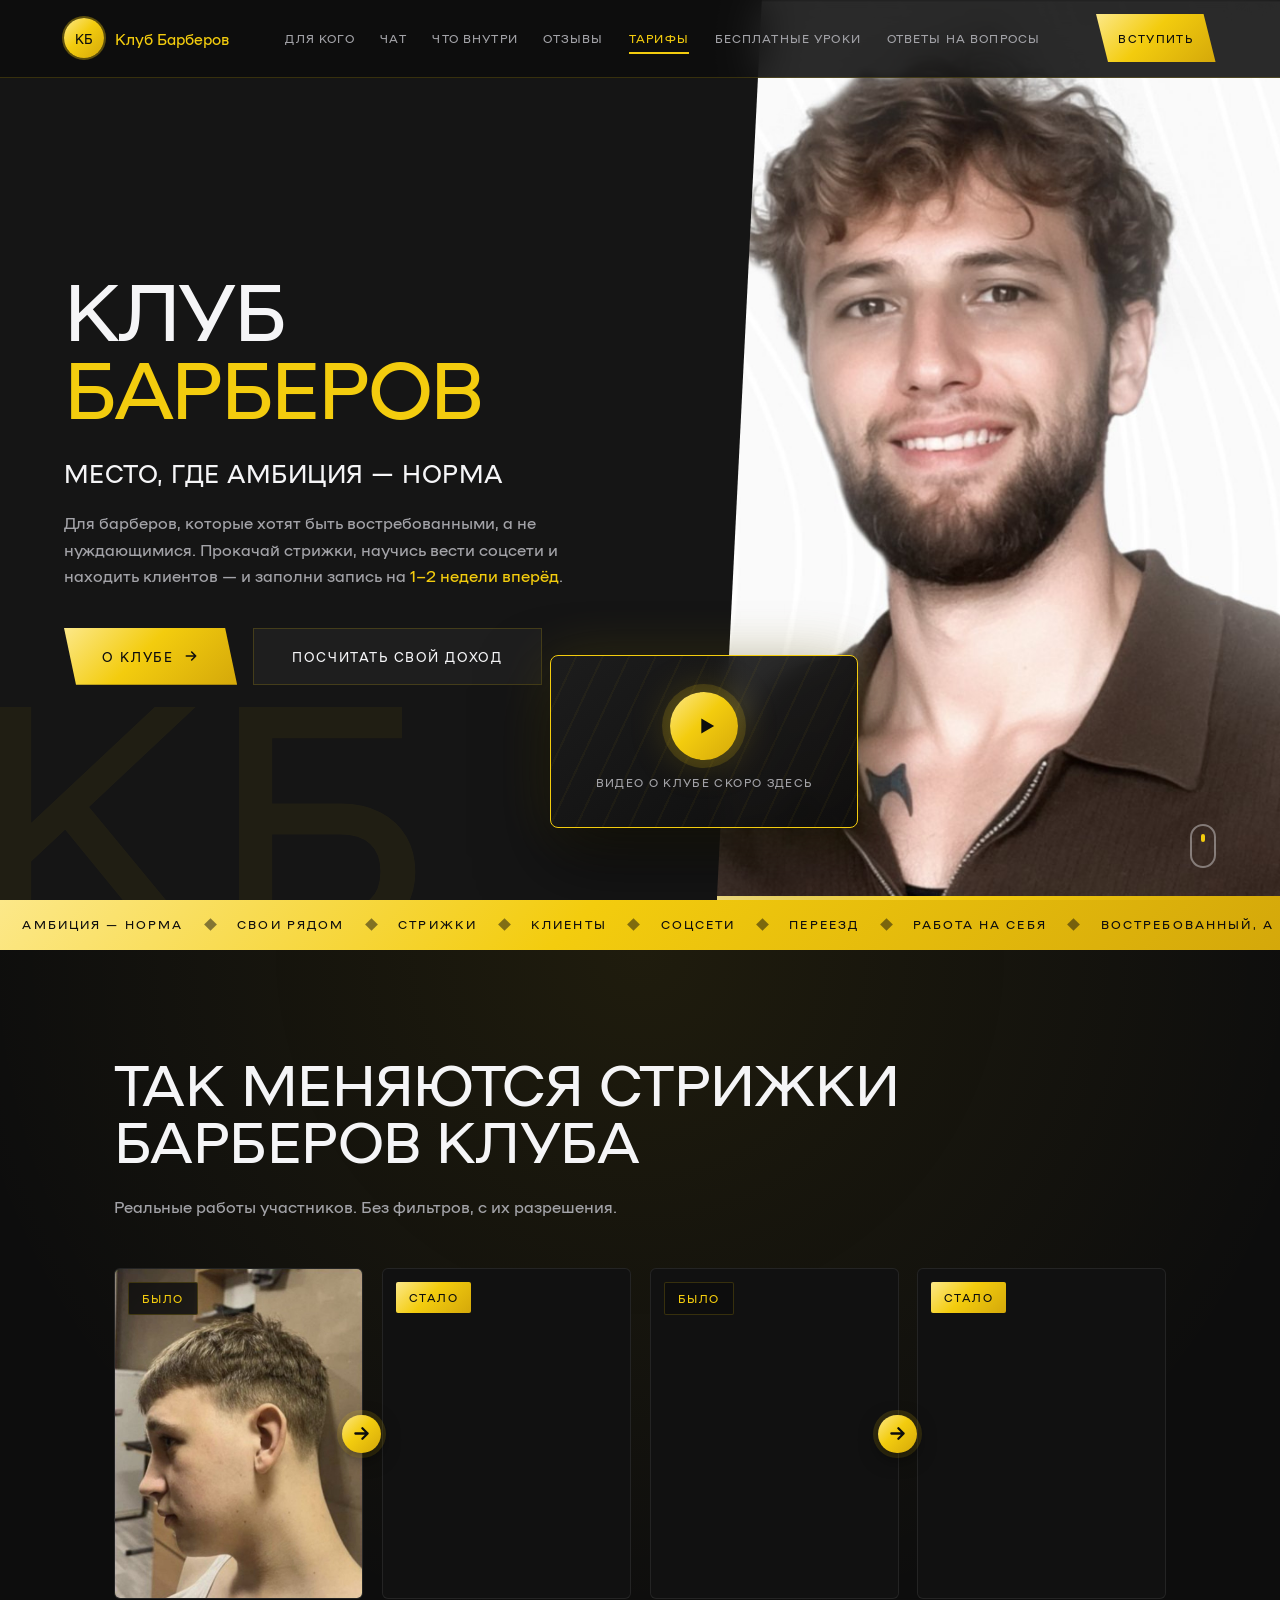
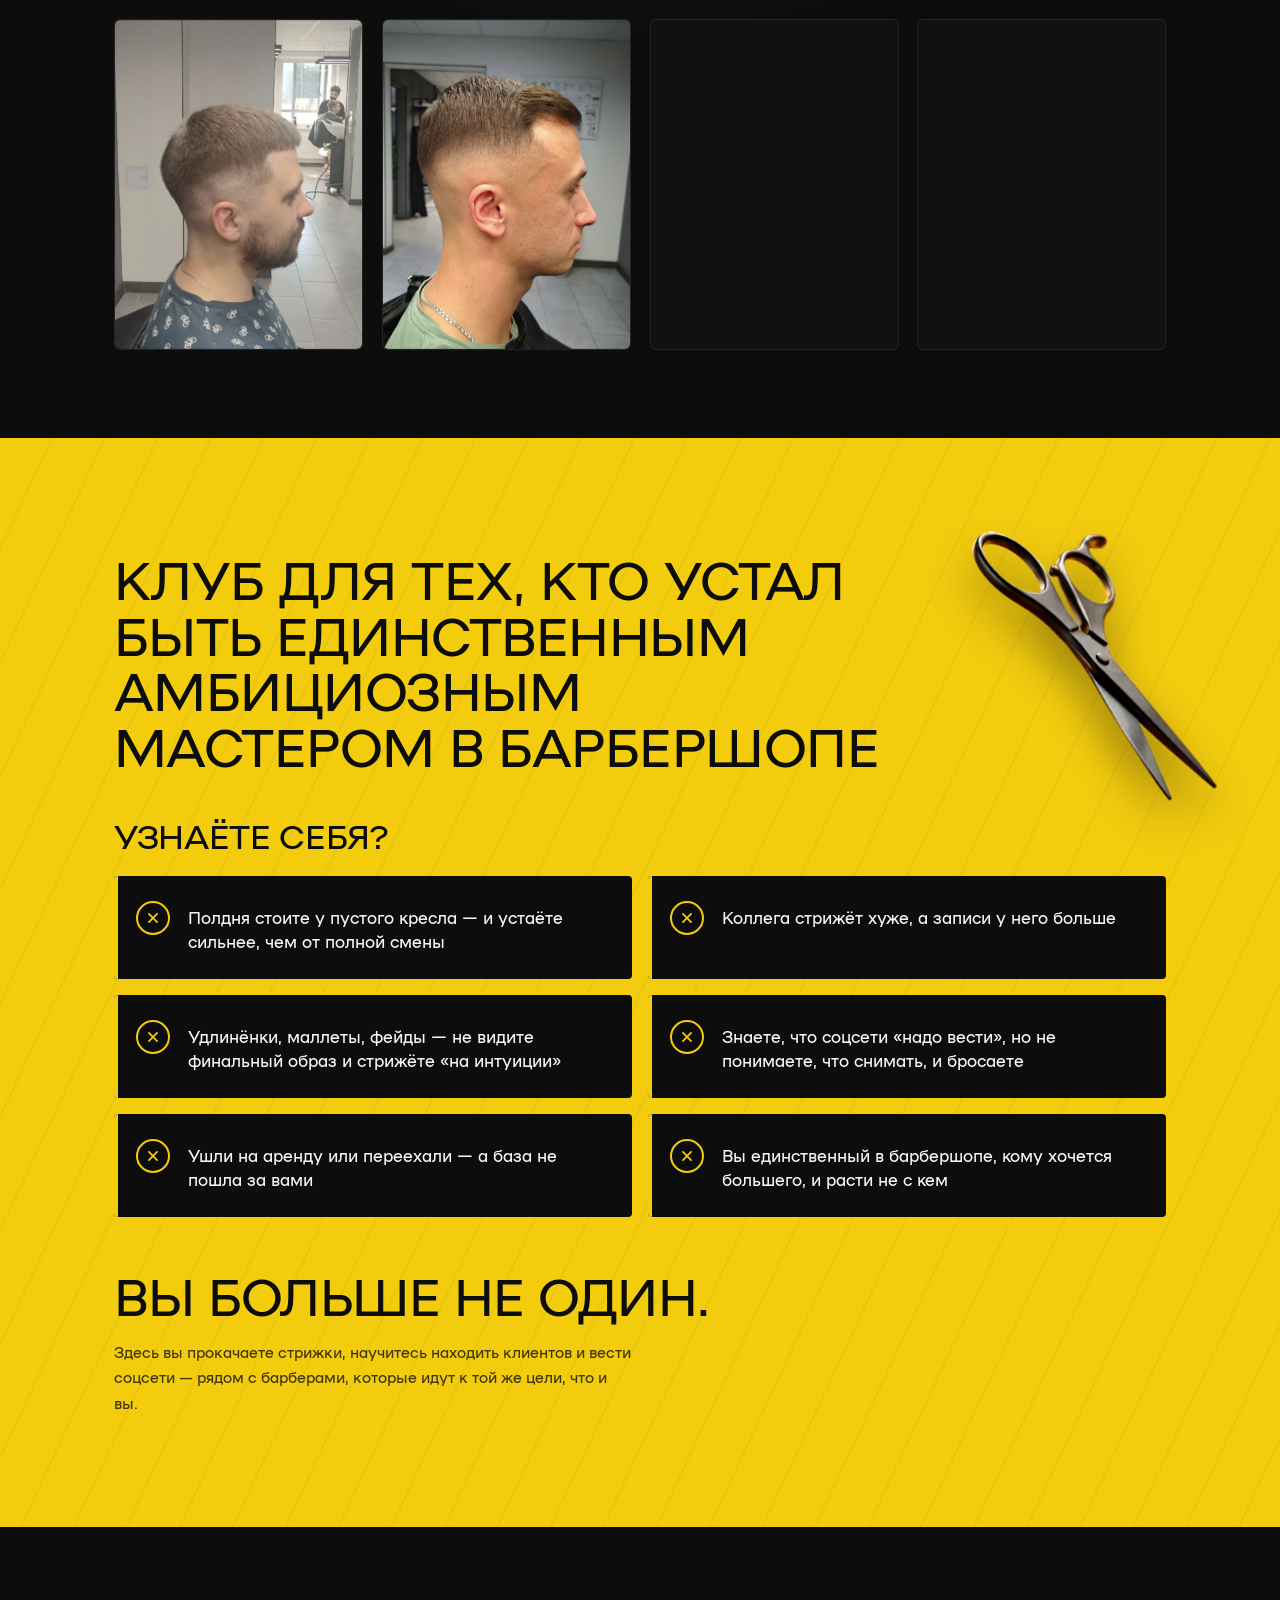
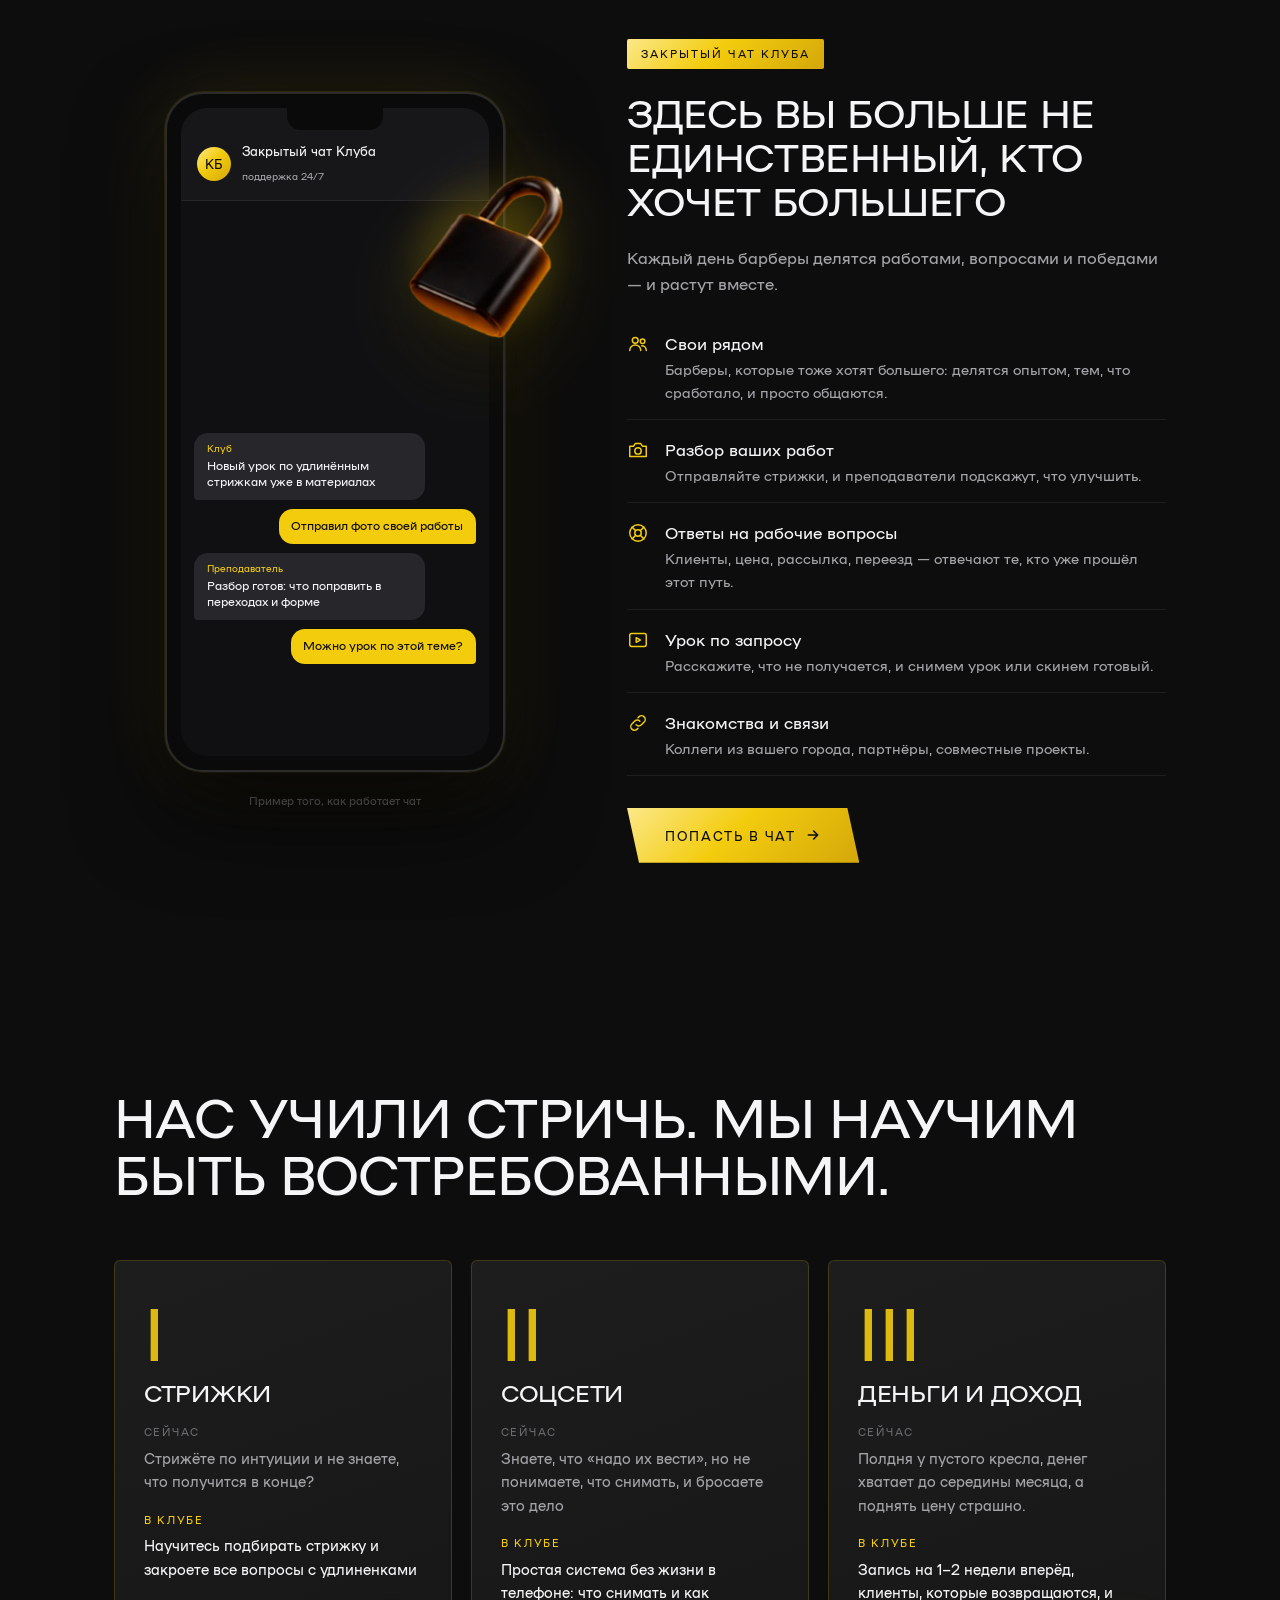
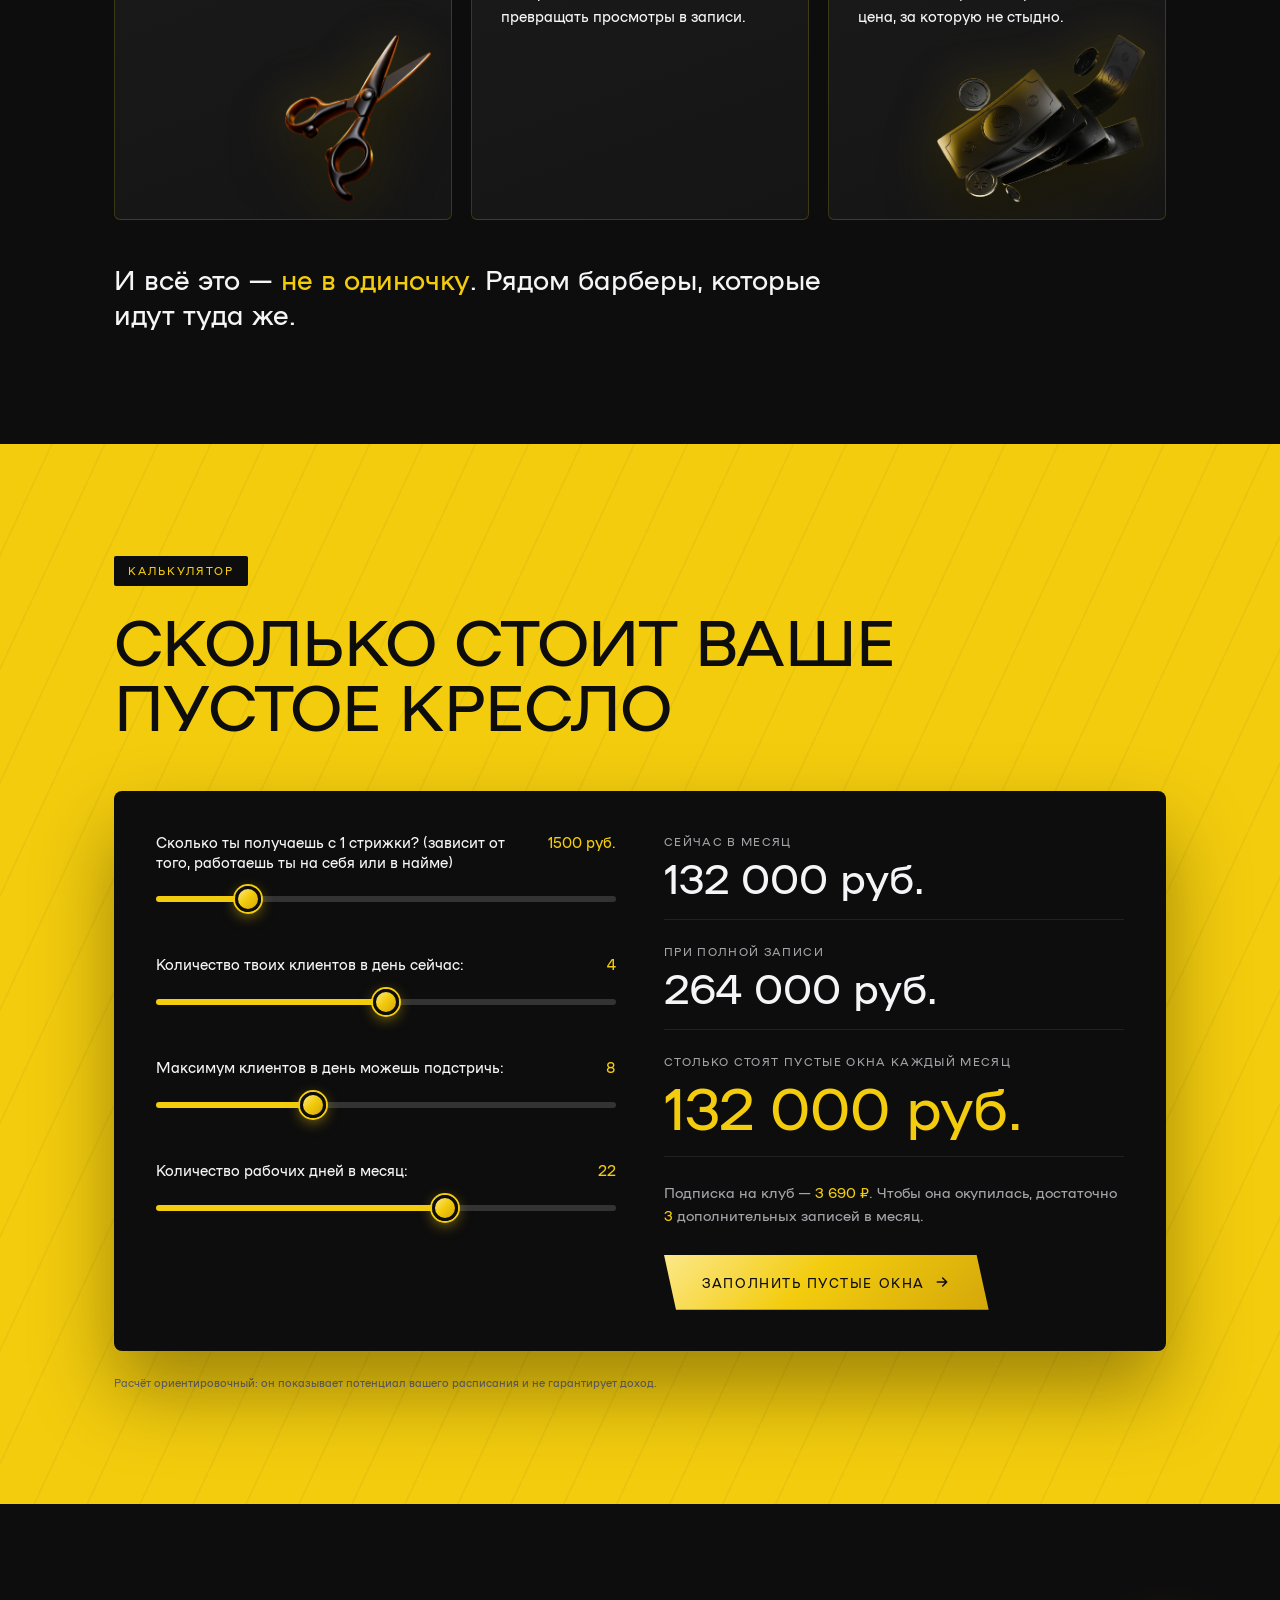
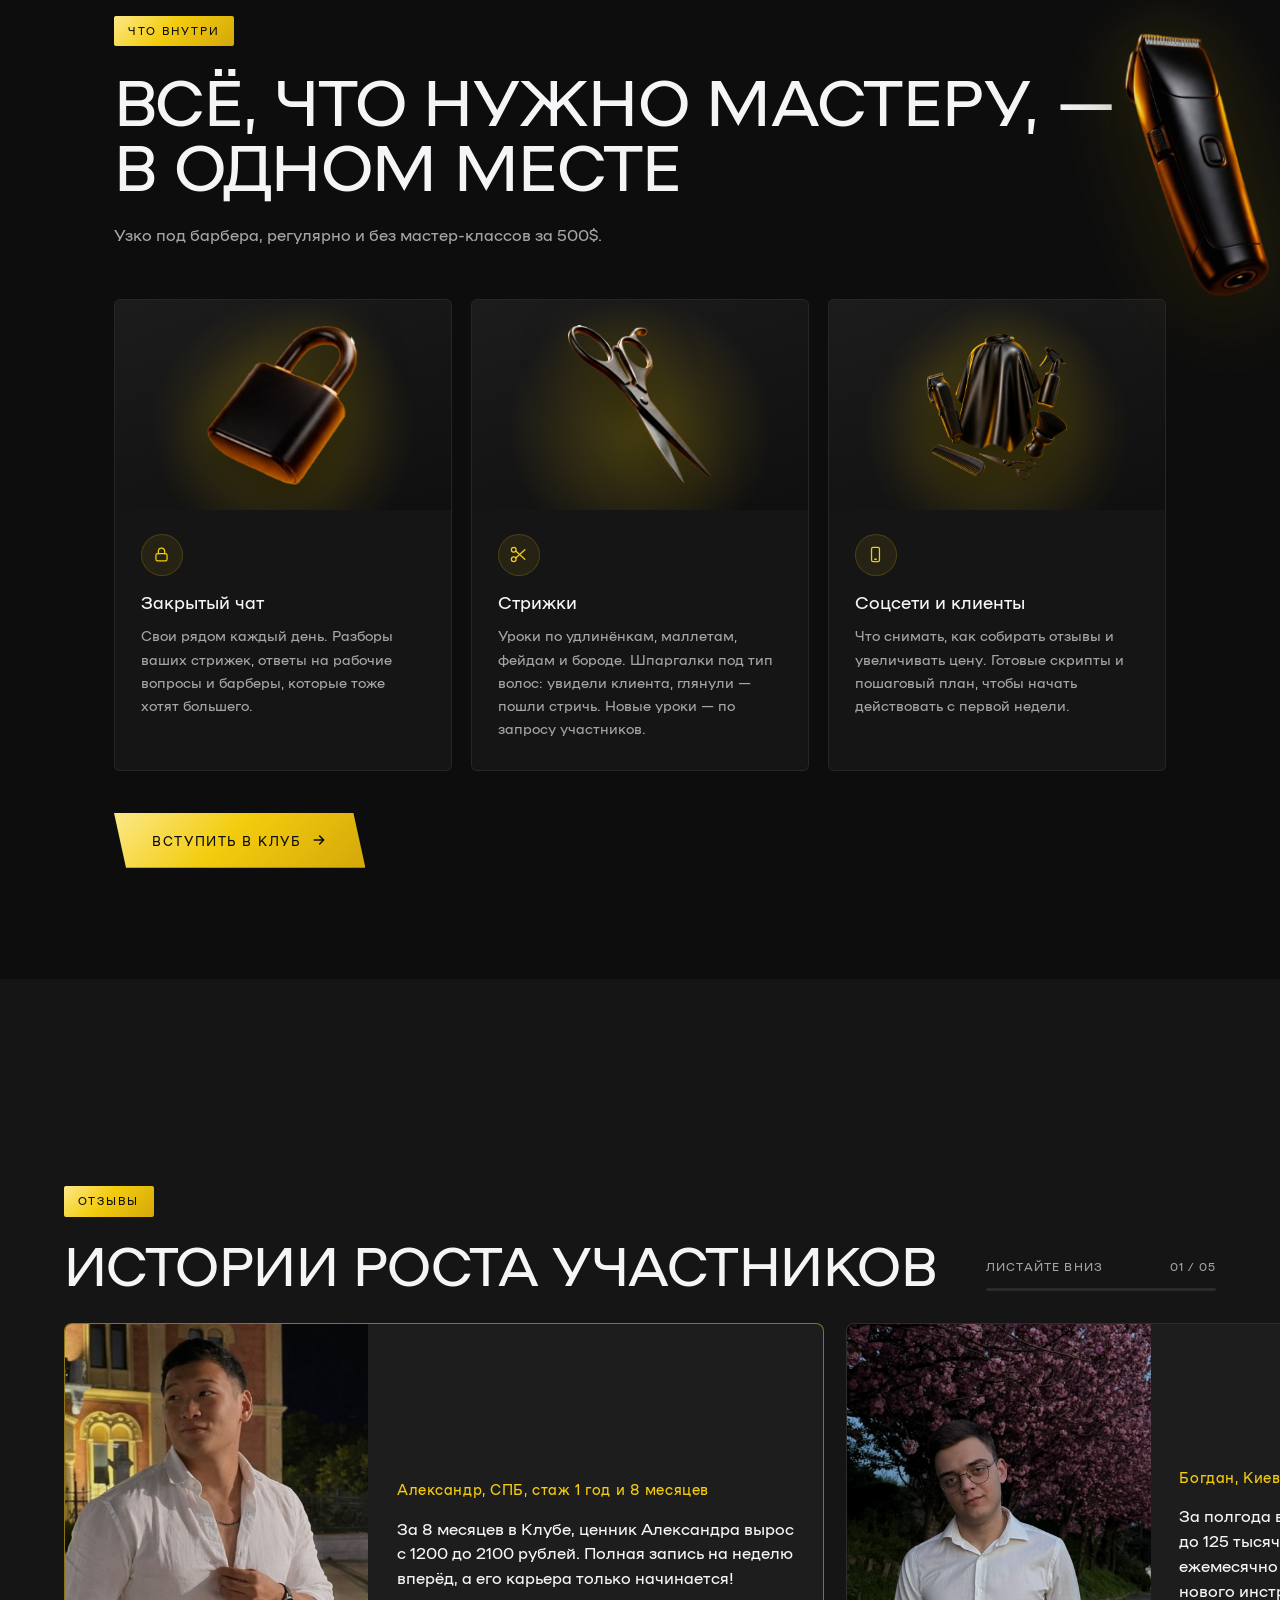
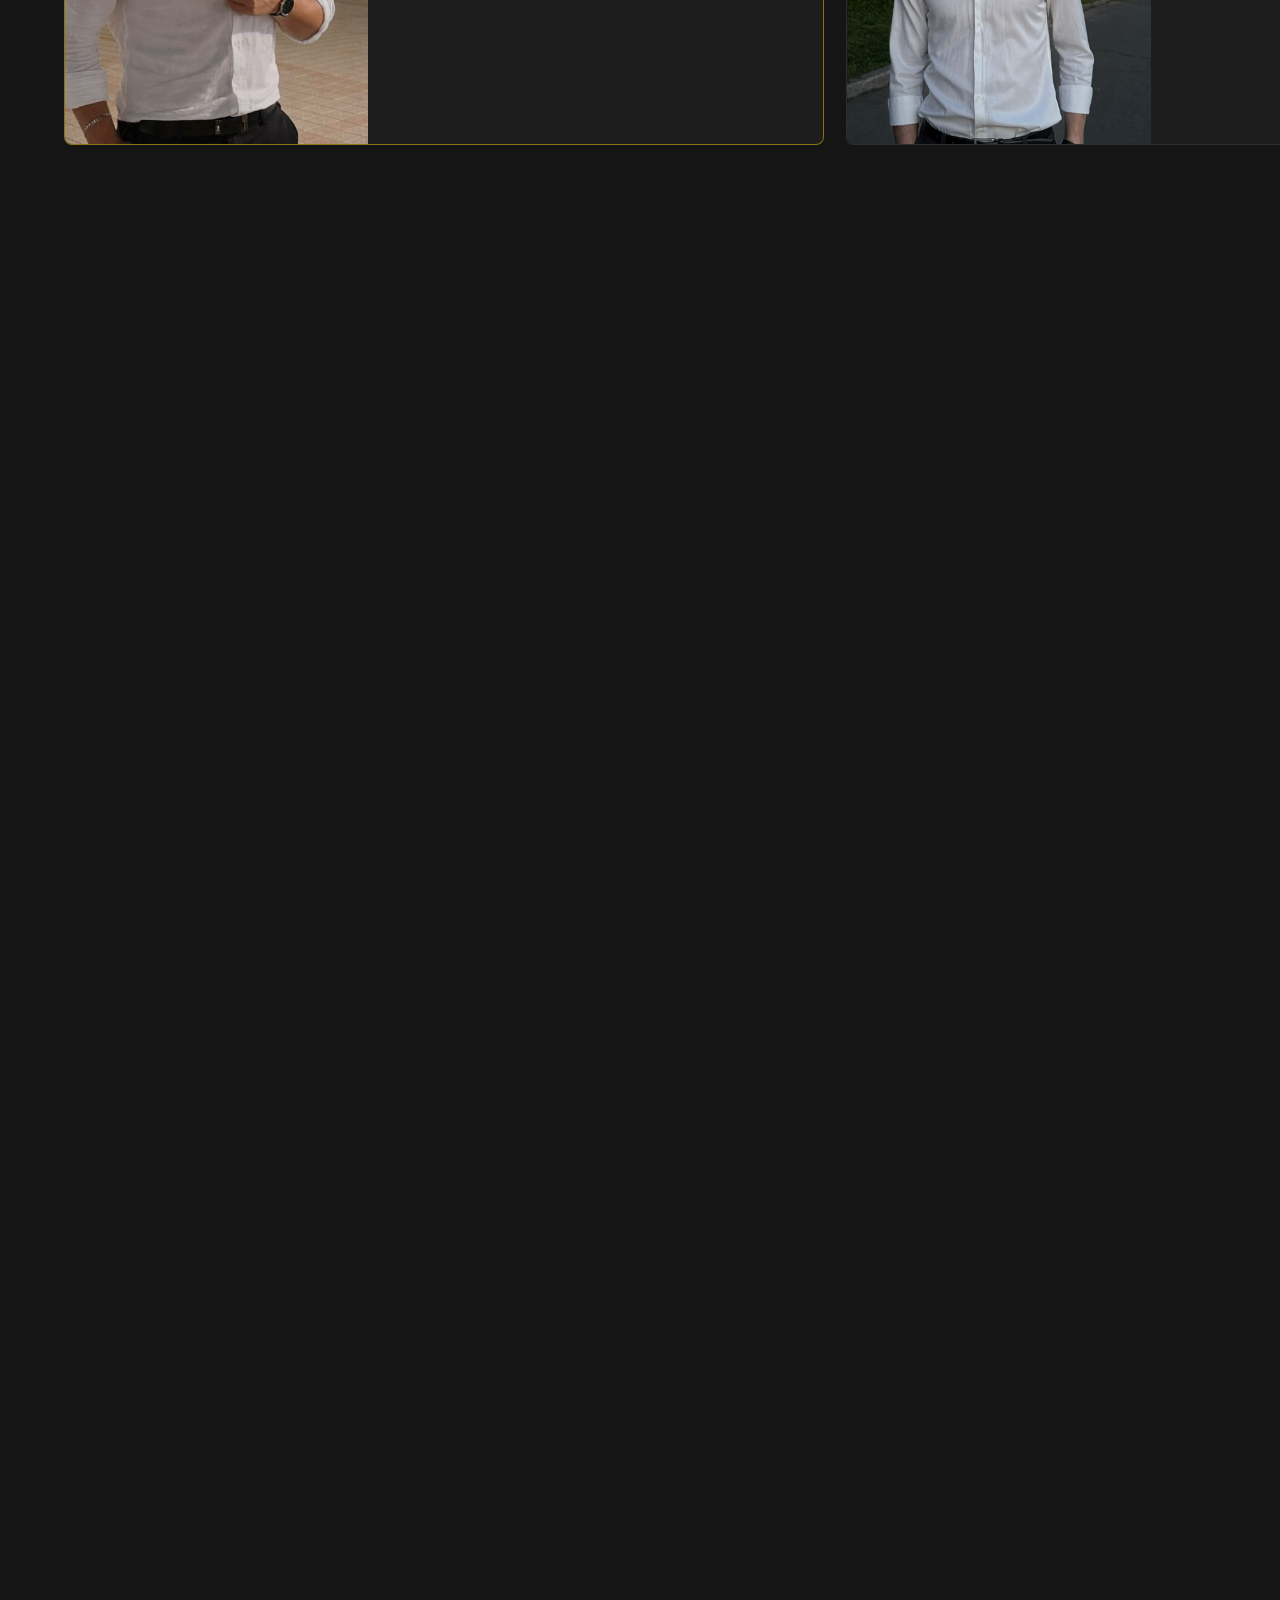
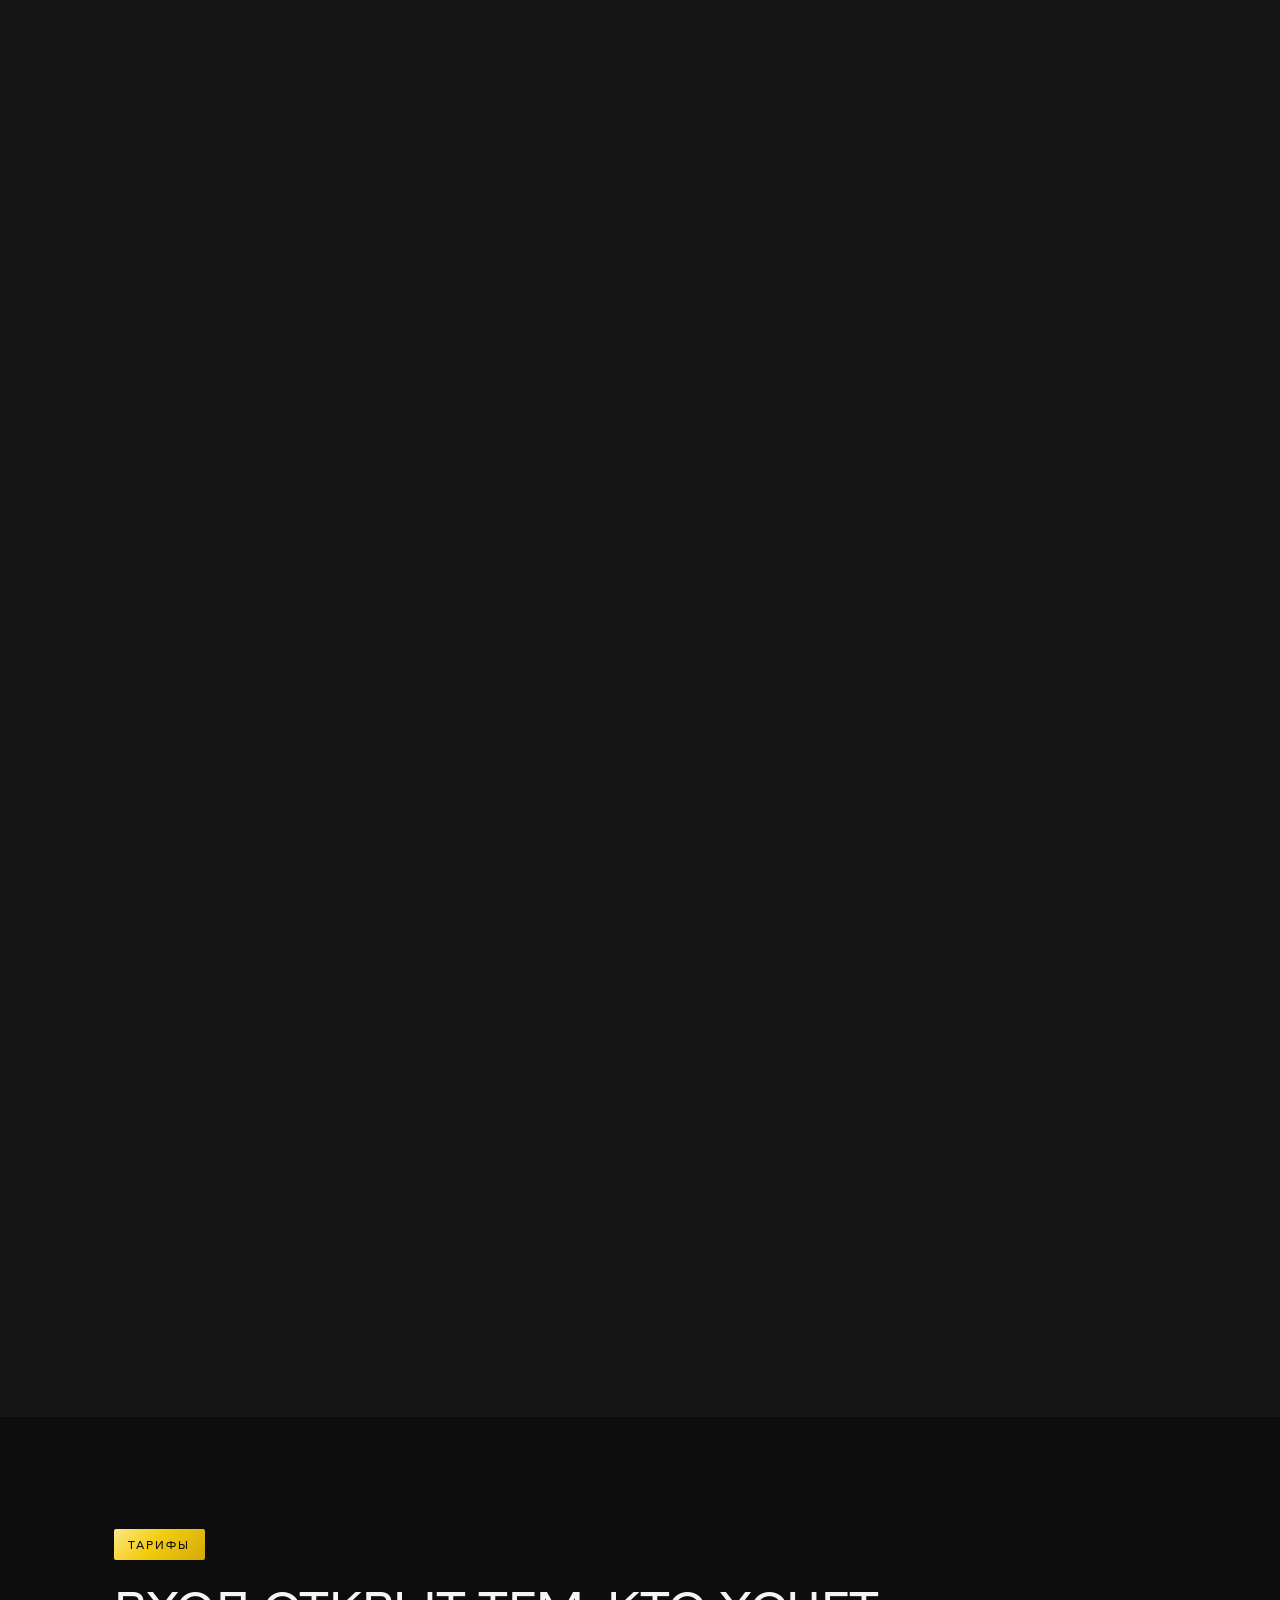
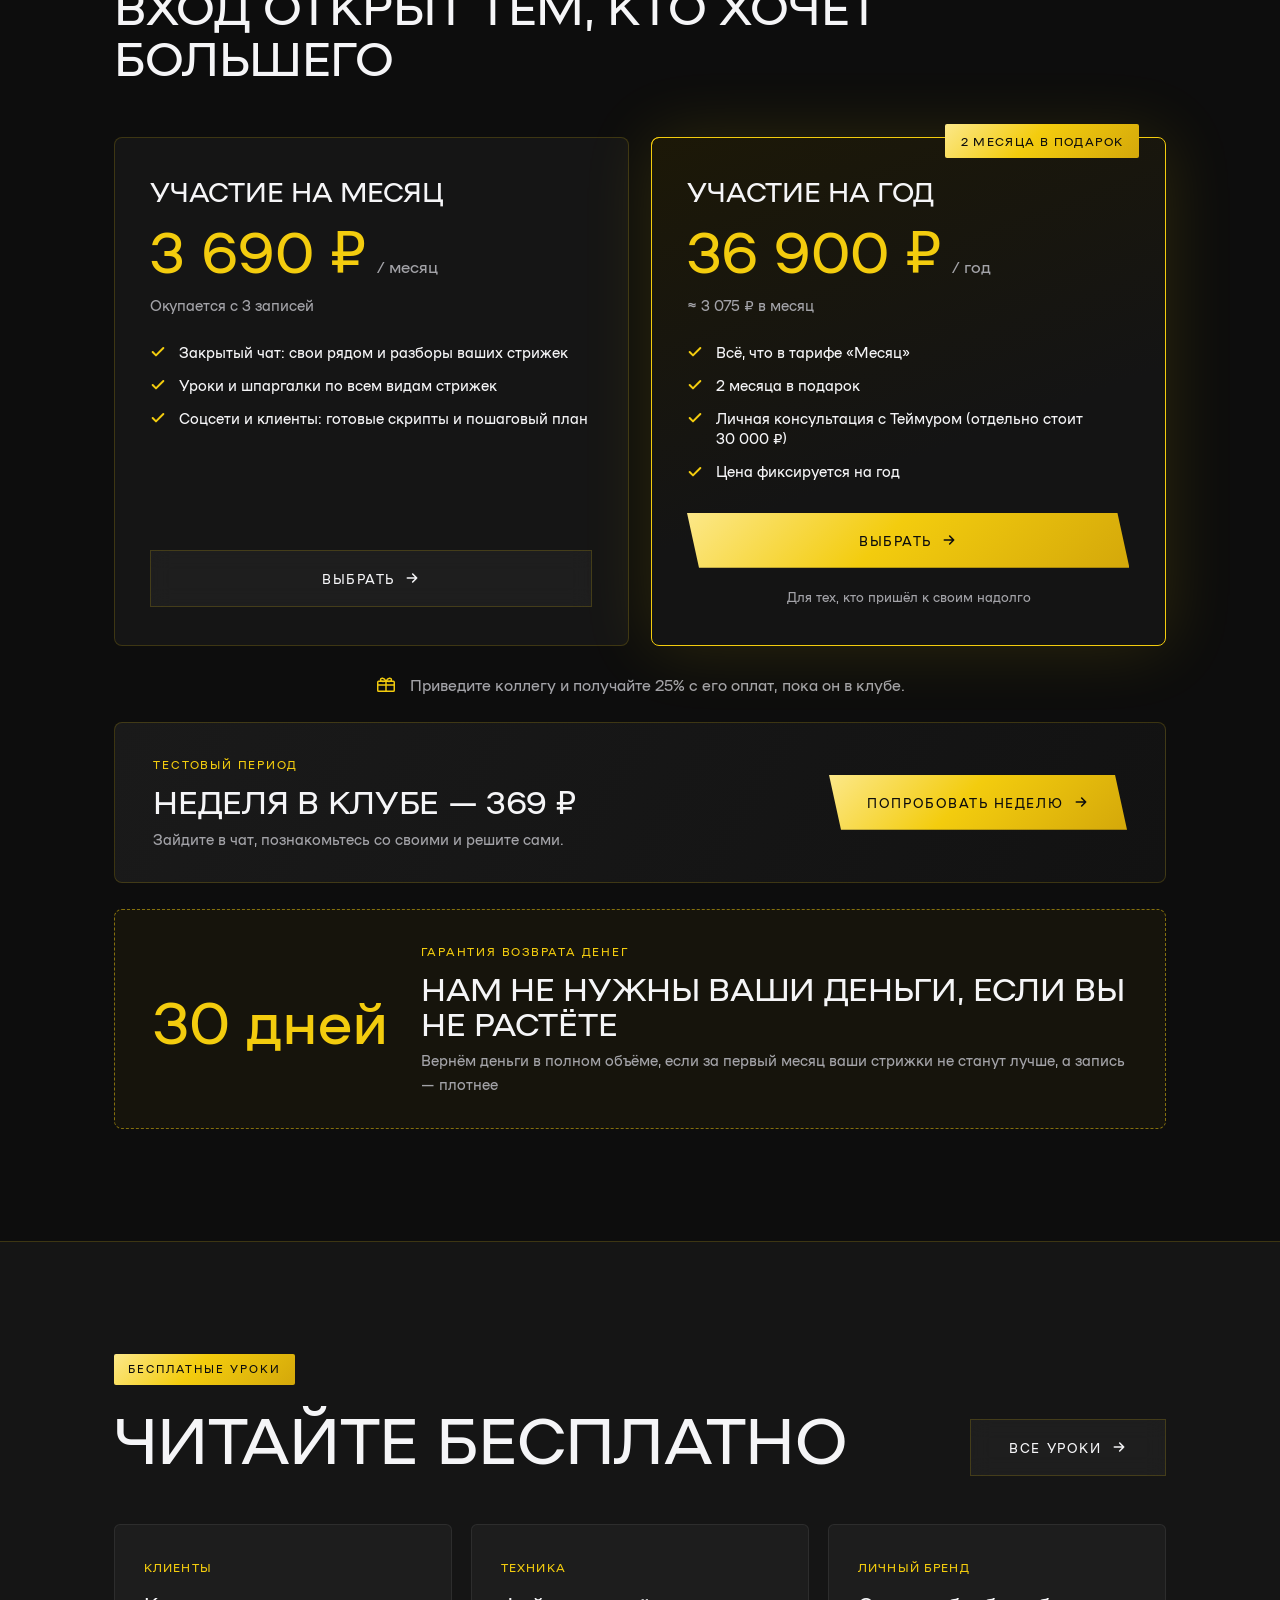
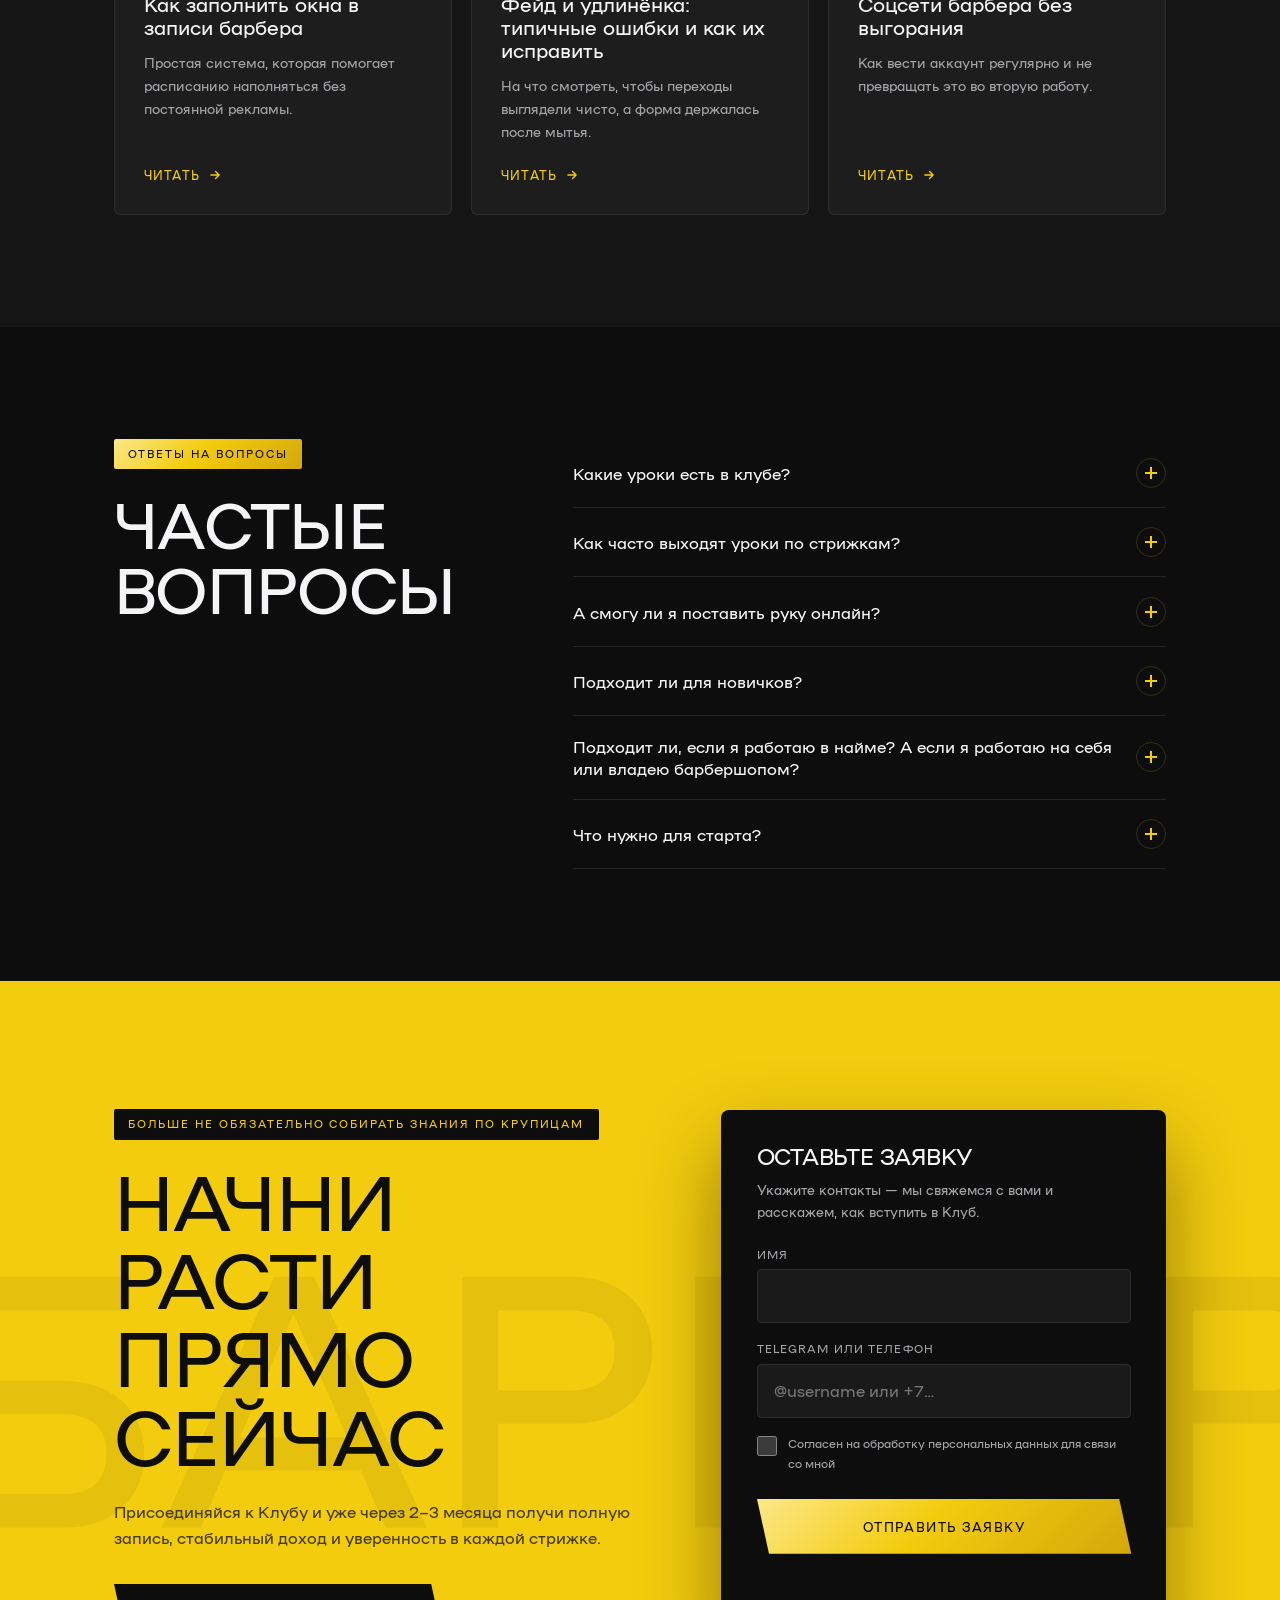
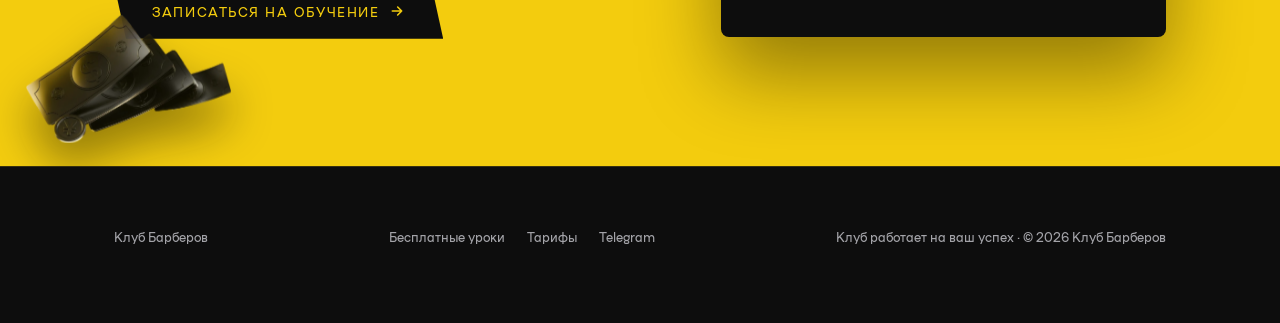
==== commit 3d392fa9: "Add files via upload" ====
--- a/index.html
+++ b/index.html
@@ -75,7 +75,8 @@
     </div>
   </div>
   <div class="hero-vis">
-    <img class="hero-me" id="hero-me" src="./assets/img/teymur.jpg" alt="Теймур — основатель Клуба Барберов" width="1000" height="1000" fetchpriority="high" decoding="async">
+    <img class="hero-me" id="hero-me" src="./assets/img/teymur.jpg?v=3" alt="Теймур — основатель Клуба Барберов" width="1000" height="1000" fetchpriority="high" decoding="async">
+    <i class="hero-slant" aria-hidden="true"></i>
   </div>
   <div class="vsl" id="vsl">
     <div class="vsl-frame" role="img" aria-label="Здесь будет видео о Клубе">
@@ -113,6 +114,7 @@
       <figure class="ba ba-work rv" data-tilt="5" style="--d:0.16s"><img src="./assets/cases/work-03.jpg" alt="Работа участника Клуба: фейд с кудрявой текстурой" loading="lazy" decoding="async" width="900" height="1085"></figure>
       <figure class="ba ba-work rv" data-tilt="5" style="--d:0.24s"><img src="./assets/cases/work-04.jpg" alt="Работа участника Клуба: фейд и текстурный верх" loading="lazy" decoding="async" width="900" height="1027"></figure>
     </div>
+    <p class="cases-hint" aria-hidden="true">Листайте <svg viewBox="0 0 24 24" fill="none" stroke-width="2.4" stroke-linecap="round" stroke-linejoin="round"><use href="#i-arrow"/></svg></p>
   </div>
 </section>
 
--- a/css/style.css
+++ b/css/style.css
@@ -76,9 +76,12 @@
 .hero-sub b{color:var(--y);font-weight:normal}
 .hero-btns{display:flex;flex-wrap:wrap;gap:1rem;margin-top:2.4rem;opacity:0;animation:fade .9s .75s var(--ease) forwards}
 @keyframes fade{from{opacity:0;transform:translateY(18px)}to{opacity:1;transform:none}}
-.hero-vis{position:relative;overflow:hidden;background:#f6f6f7;clip-path:polygon(8% 0,100% 0,100% 100%,0 100%)}
+.hero-vis{position:relative;overflow:hidden;background:#f6f6f7}
+.hero-slant{position:absolute;left:0;top:0;bottom:0;width:8%;background:var(--ink2);clip-path:polygon(0 0,100% 0,0 100%);z-index:2}
+.hero-vis.no-photo{background:radial-gradient(circle at 60% 40%,#2a230a,#121212 70%)}
+.hero-vis.no-photo::before{content:"КБ";position:absolute;inset:0;display:grid;place-items:center;font-size:clamp(5rem,16vw,12rem);color:rgba(243,204,14,.25)}
 .hero-vis::after{content:'';position:absolute;inset:auto 0 0 0;height:4px;background:var(--grad);z-index:2}
-.hero-vis>img.hero-me{position:absolute;inset:0;width:100%;height:100%;object-fit:cover;object-position:55% 18%;transform:scale(1.08);animation:settle 2.2s var(--ease) forwards}
+.hero-vis>img.hero-me{position:absolute;inset:0;width:100%;height:100%;object-fit:cover;object-position:55% 18%}
 @keyframes settle{to{transform:scale(1)}}
 .scroll-cue{position:absolute;z-index:4;right:5vw;bottom:2rem;width:26px;height:44px;border:2px solid rgba(245,245,247,.4);border-radius:14px}
 .scroll-cue::after{content:'';position:absolute;left:50%;top:8px;width:4px;height:8px;margin-left:-2px;border-radius:2px;background:var(--y);animation:cue 1.8s infinite}
@@ -114,7 +117,7 @@
 .cases h2{font-size:clamp(1.9rem,4.4vw,3.8rem);max-width:900px}
 .cases-grid{display:grid;grid-template-columns:repeat(4,1fr);gap:1.2rem;margin-top:3rem}
 .ba{position:relative;margin:0;aspect-ratio:3/4;border-radius:6px;background:#111;border:1px solid rgba(255,255,255,.08);transition:border-color .3s,box-shadow .4s;will-change:transform}
-.ba img{width:100%;height:100%;object-fit:cover;object-position:55% 38%;border-radius:5px;transition:transform .9s var(--ease)}
+.ba img{position:absolute;inset:0;width:100%;height:100%;object-fit:cover;object-position:55% 38%;border-radius:5px;transition:transform .9s var(--ease)}
 .ba{overflow:hidden}
 .ba:hover{border-color:rgba(243,204,14,.5);box-shadow:0 26px 60px rgba(0,0,0,.5)}
 .ba:hover img{transform:scale(1.05)}
@@ -124,6 +127,10 @@
 .cases-grid .ba-before{overflow:visible;z-index:2}
 .cases-grid .ba-before img{border-radius:5px}
 .cases-grid .ba-before::after{content:'';position:absolute;z-index:3;right:-1.2rem;top:50%;width:2.4rem;height:2.4rem;margin-top:-1.2rem;border-radius:50%;background:url("data:image/svg+xml,%3Csvg xmlns='http://www.w3.org/2000/svg' viewBox='0 0 24 24' fill='none' stroke='%230D0D0D' stroke-width='2.6' stroke-linecap='round' stroke-linejoin='round'%3E%3Cpath d='M5 12h14M13 6l6 6-6 6'/%3E%3C/svg%3E") center/55% no-repeat,var(--grad);box-shadow:0 6px 18px rgba(0,0,0,.5),0 0 0 5px rgba(243,204,14,.15)}
+
+.cases-hint{display:none;align-items:center;justify-content:center;gap:.6rem;margin-top:.2rem;font-size:.72rem;letter-spacing:.14em;text-transform:uppercase;color:var(--grey)}
+.cases-hint svg{width:16px;height:16px;color:var(--y);animation:nudge 1.6s ease-in-out infinite}
+@keyframes nudge{0%,100%{transform:translateX(0)}50%{transform:translateX(6px)}}
 
 /* PAIN (yellow) */
 .pain{background:var(--y);color:var(--ink);padding:7rem 0;position:relative;overflow:hidden}
@@ -188,7 +195,7 @@
 .chat-grid{display:grid;grid-template-columns:.9fr 1.1fr;gap:4.5rem;align-items:center}
 .phone{position:relative;max-width:340px;margin:0 auto;aspect-ratio:9/18;background:#0a0a0a;border:2px solid #2b2b2b;border-radius:38px;padding:14px;box-shadow:0 40px 90px rgba(0,0,0,.7),0 0 0 1px rgba(243,204,14,.12),0 0 80px rgba(243,204,14,.12);transform-style:preserve-3d;transition:transform .6s var(--ease);will-change:transform}
 .phone::before{content:'';position:absolute;top:14px;left:50%;transform:translateX(-50%);width:96px;height:22px;background:#0a0a0a;border-radius:0 0 14px 14px;z-index:3}
-.phone-scr{height:100%;border-radius:26px;background:#101012;overflow:hidden;display:flex;flex-direction:column}
+.phone-scr{position:absolute;inset:14px;border-radius:26px;background:#101012;overflow:hidden;display:flex;flex-direction:column}
 .phone-top{padding:2rem 1rem .8rem;background:#17171a;border-bottom:1px solid #26262b;display:flex;align-items:center;gap:.7rem}
 .phone-top .ava{width:34px;height:34px;border-radius:50%;background:var(--grad);display:grid;place-items:center;color:var(--ink);font-size:.8rem}
 .phone-top b{font-weight:normal;font-size:.8rem;display:block}.phone-top small{font-size:.62rem;color:var(--grey)}
@@ -252,7 +259,8 @@
 .feat-img img{width:100%;height:100%;object-fit:cover;filter:grayscale(30%) brightness(.85);transition:transform .9s var(--ease),filter .5s}
 .feat:hover .feat-img img{transform:scale(1.08);filter:grayscale(0) brightness(1)}
 .feat-img{display:grid;place-items:center;background:radial-gradient(circle at 50% 62%,rgba(243,204,14,.24),transparent 62%),linear-gradient(160deg,#1c1c1c,#0f0f0f)}
-.feat-img img.feat-3d{width:auto;height:74%;max-width:62%;object-fit:contain;filter:drop-shadow(0 18px 22px rgba(0,0,0,.6)) drop-shadow(0 0 22px rgba(243,204,14,.18));animation:float 7s ease-in-out infinite;animation-delay:var(--del,0s)}
+.feat-img{position:relative}
+.feat-img img.feat-3d{position:absolute;left:0;right:0;top:0;bottom:0;margin:auto;width:auto;height:76%;max-width:64%;object-fit:contain;filter:drop-shadow(0 18px 22px rgba(0,0,0,.6)) drop-shadow(0 0 22px rgba(243,204,14,.18));animation:float 7s ease-in-out infinite;animation-delay:var(--del,0s)}
 .feat:hover .feat-img img.feat-3d{transform:scale(1.06);filter:drop-shadow(0 22px 26px rgba(0,0,0,.6)) drop-shadow(0 0 30px rgba(243,204,14,.3))}
 .feat-body{padding:1.5rem 1.6rem 1.9rem;position:relative}
 .feat-ico{width:42px;height:42px;border-radius:50%;border:1px solid var(--line);display:grid;place-items:center;margin-bottom:1rem;background:rgba(243,204,14,.08)}
@@ -419,7 +427,8 @@
   .hero-vis{min-height:420px}
   .hero-copy{order:1}
   .vsl{position:relative;left:auto;top:auto;bottom:auto;transform:none;width:auto;padding:0 6vw 2.5rem;background:var(--ink2);order:2}
-  .hero-vis{order:3;min-height:0;aspect-ratio:1/1;clip-path:none}
+  .hero-vis{order:3;min-height:0;aspect-ratio:1/1}
+  .hero-slant{display:none}
     .scroll-cue{display:none}
   .pillars-row,.feat-grid,.mat-grid{grid-template-columns:repeat(2,1fr)}
   .results-grid,.chat-grid,.final-grid,.faq-grid,.calc-box{grid-template-columns:1fr;gap:2.4rem}
@@ -434,9 +443,11 @@
   .nav.open .nav-links{max-height:420px}
   .nav-links a{width:100%;padding:0 5vw;border-top:1px solid rgba(255,255,255,.05);min-height:52px}
   .cases{padding:4.5rem 0 4rem}
-  .cases-grid{grid-template-columns:repeat(2,1fr);gap:.7rem}
-  .cases-grid .ba-before::after{right:-1rem;width:2rem;height:2rem;margin-top:-1rem}
-  .ba-tag{top:.5rem;left:.5rem;font-size:.62rem;padding:.3rem .6rem}
+  .cases-grid{display:flex;grid-template-columns:none;gap:.8rem;overflow-x:auto;scroll-snap-type:x mandatory;-webkit-overflow-scrolling:touch;overscroll-behavior-x:contain;margin:2.2rem -5vw 0;padding:0 5vw 1.2rem;scrollbar-width:none}
+  .cases-grid::-webkit-scrollbar{display:none}
+  .cases-grid .ba{flex:0 0 74vw;width:74vw;scroll-snap-align:center}
+  .cases-grid .ba-before::after{display:none}
+  .cases-hint{display:flex}
   .pain,.pillars,.results,.chat,.calc,.features,.pricing,.mat,.faq{padding:4.5rem 0}
   .final{padding:5rem 0}
   .pain-list,.pillars-row,.feat-grid,.mat-grid,.price-grid,.next{grid-template-columns:1fr}
@@ -457,10 +468,23 @@
   .phone .m3d{right:-4%;width:40%}
   .cursor-glow{display:none}
 }
+
+@media (max-width:768px){
+  .pillar{min-height:0;padding-bottom:1.6rem}
+  .pillar .obj{position:relative;right:auto;bottom:auto;display:flex;justify-content:flex-end;height:120px;width:100%;margin:1.2rem 0 0;transform:none}
+  .pillar .obj img{height:100%;width:auto}
+  .pillar:nth-child(n) .obj{height:120px}
+  .pillar:hover .obj{transform:none}
+  .rcard-photo{min-height:0;max-height:none;height:170px}
+  .rcard-body{padding:1.1rem 1.2rem}
+  .rcard-body p:last-child{font-size:.9rem;line-height:1.45}
+  .trial .btn{width:100%}
+  .price .btn{width:100%}
+}
 @media (prefers-reduced-motion:reduce){
   *,*::before,*::after{animation-duration:.01ms!important;animation-iteration-count:1!important;transition-duration:.01ms!important;scroll-behavior:auto!important}
   .rv,.mask>span,.hero h1 .ln span,.hero-tagline,.hero-sub,.hero-btns{opacity:1!important;transform:none!important}
   .bub{opacity:1!important;transform:none!important}
 }
 .phone-body[hidden]{display:none}
-.pillar:nth-child(2) .obj{height:25%}
+@media (min-width:769px){.pillar:nth-child(2) .obj{height:25%}}
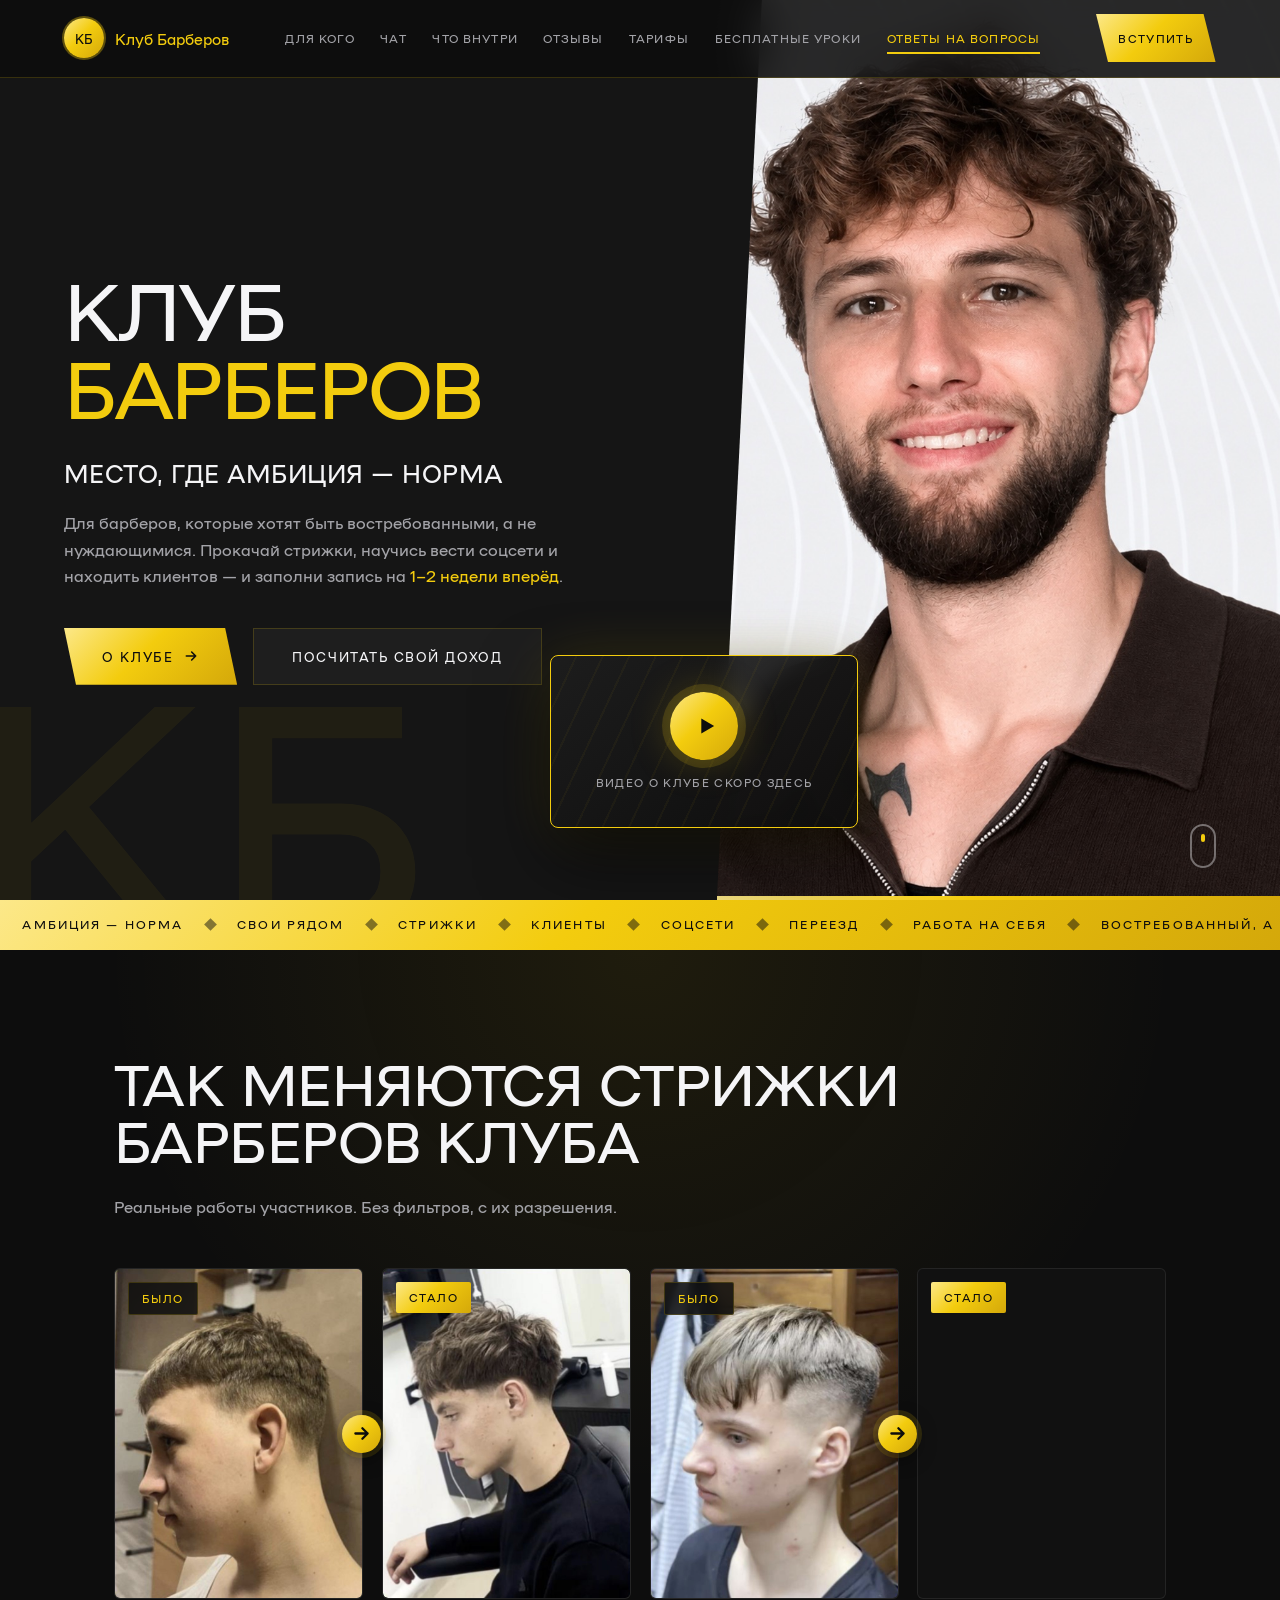
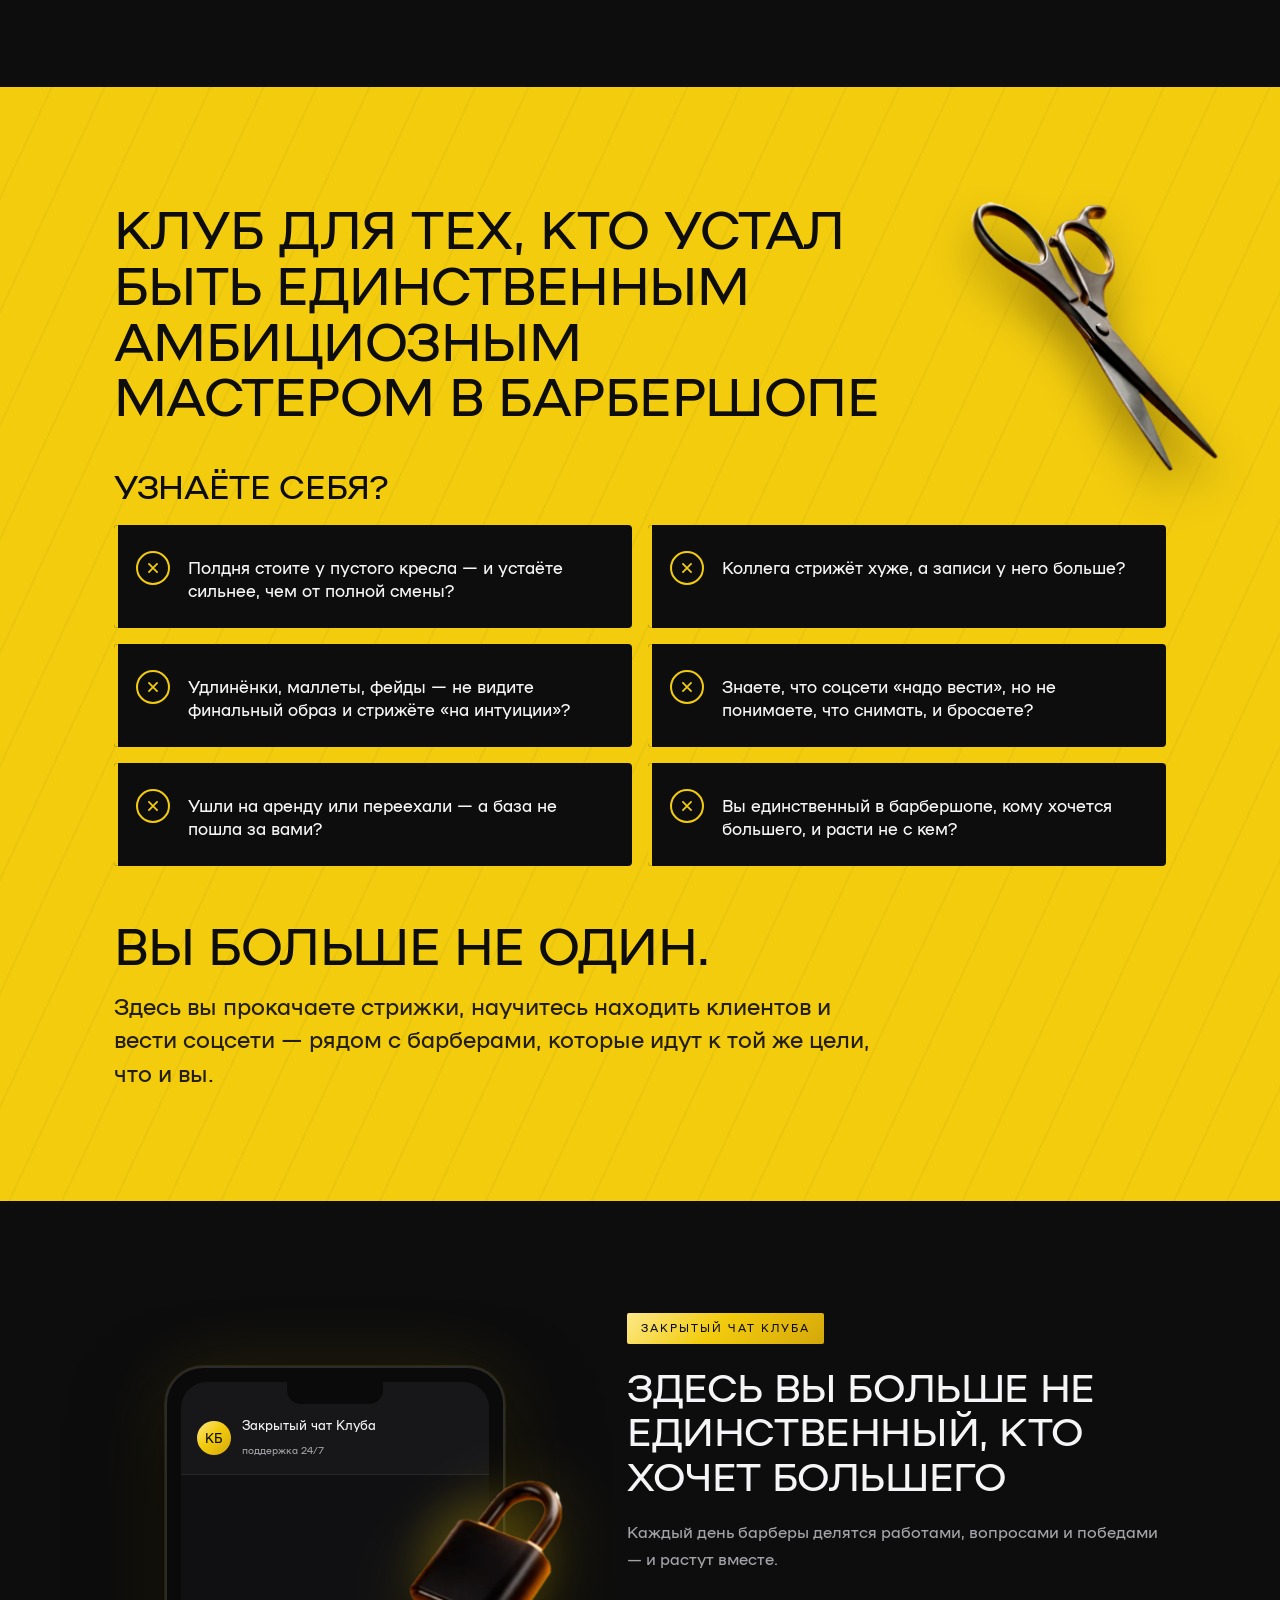
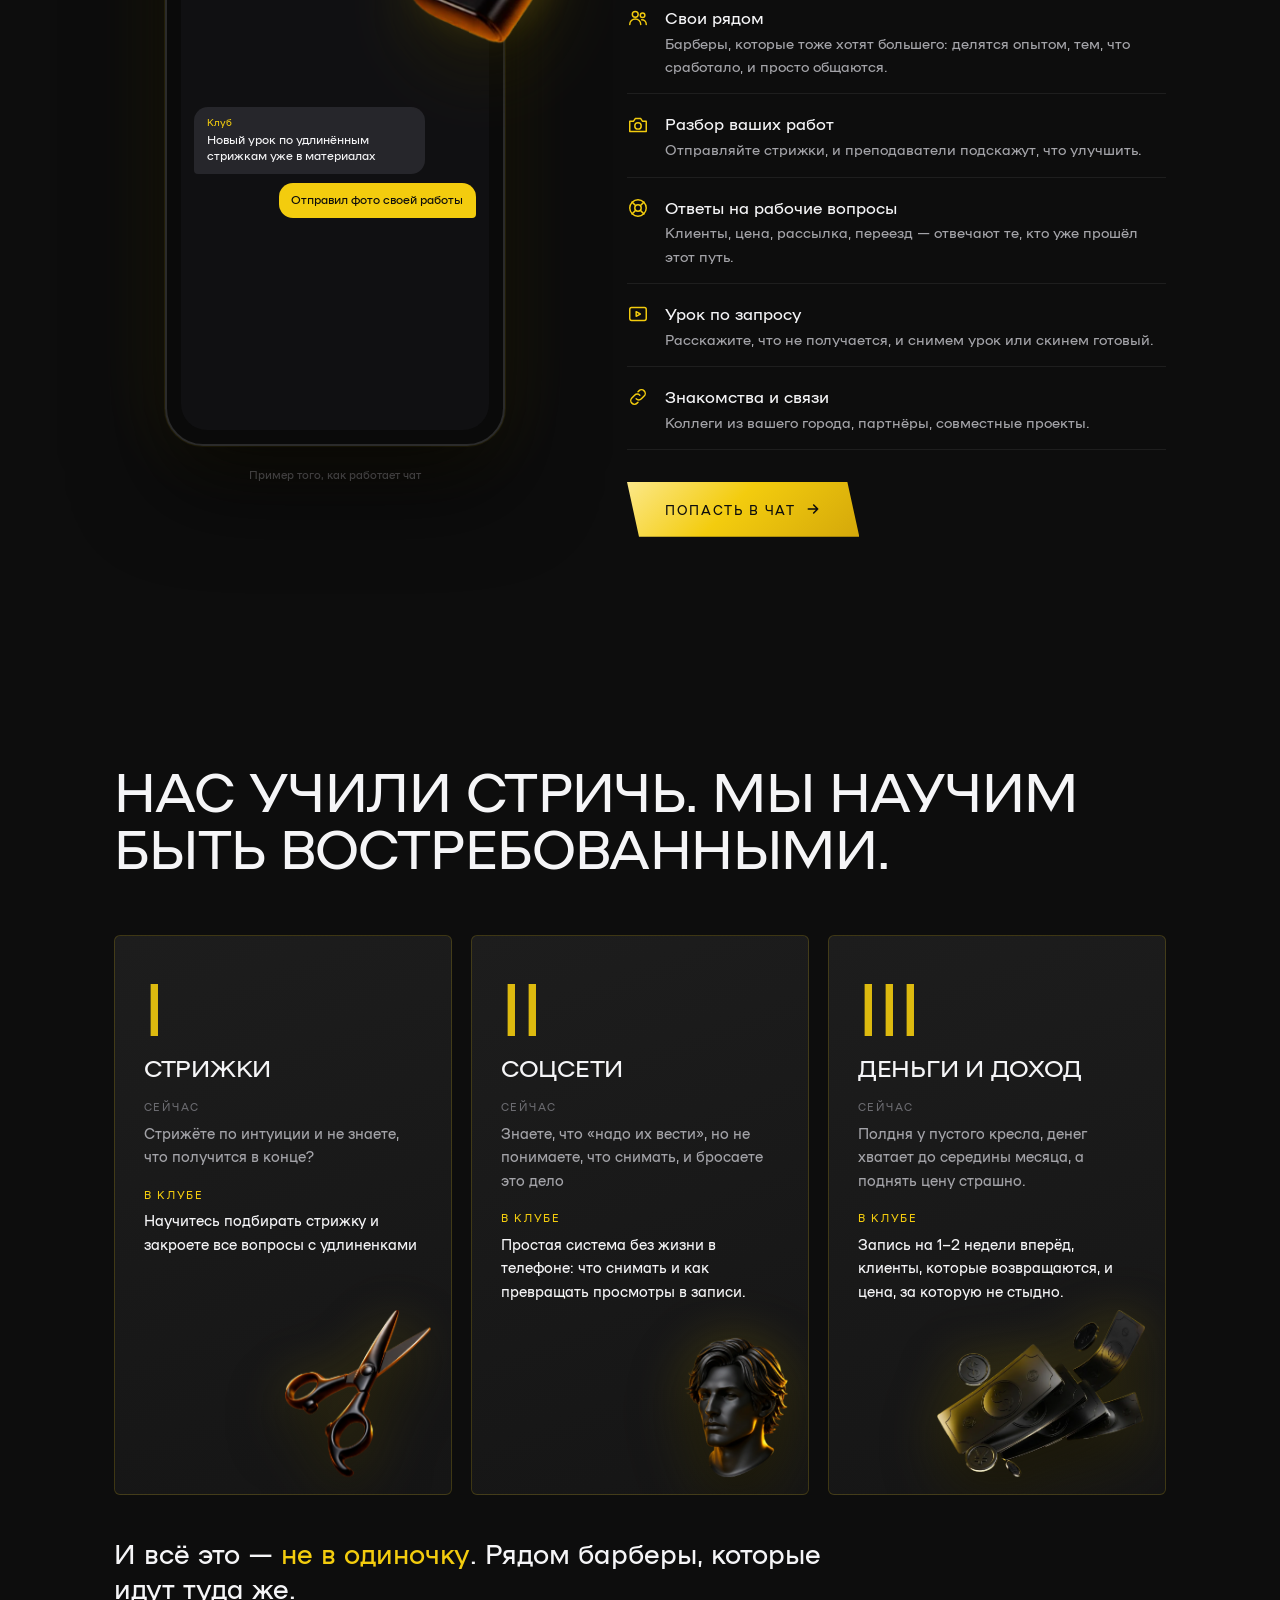
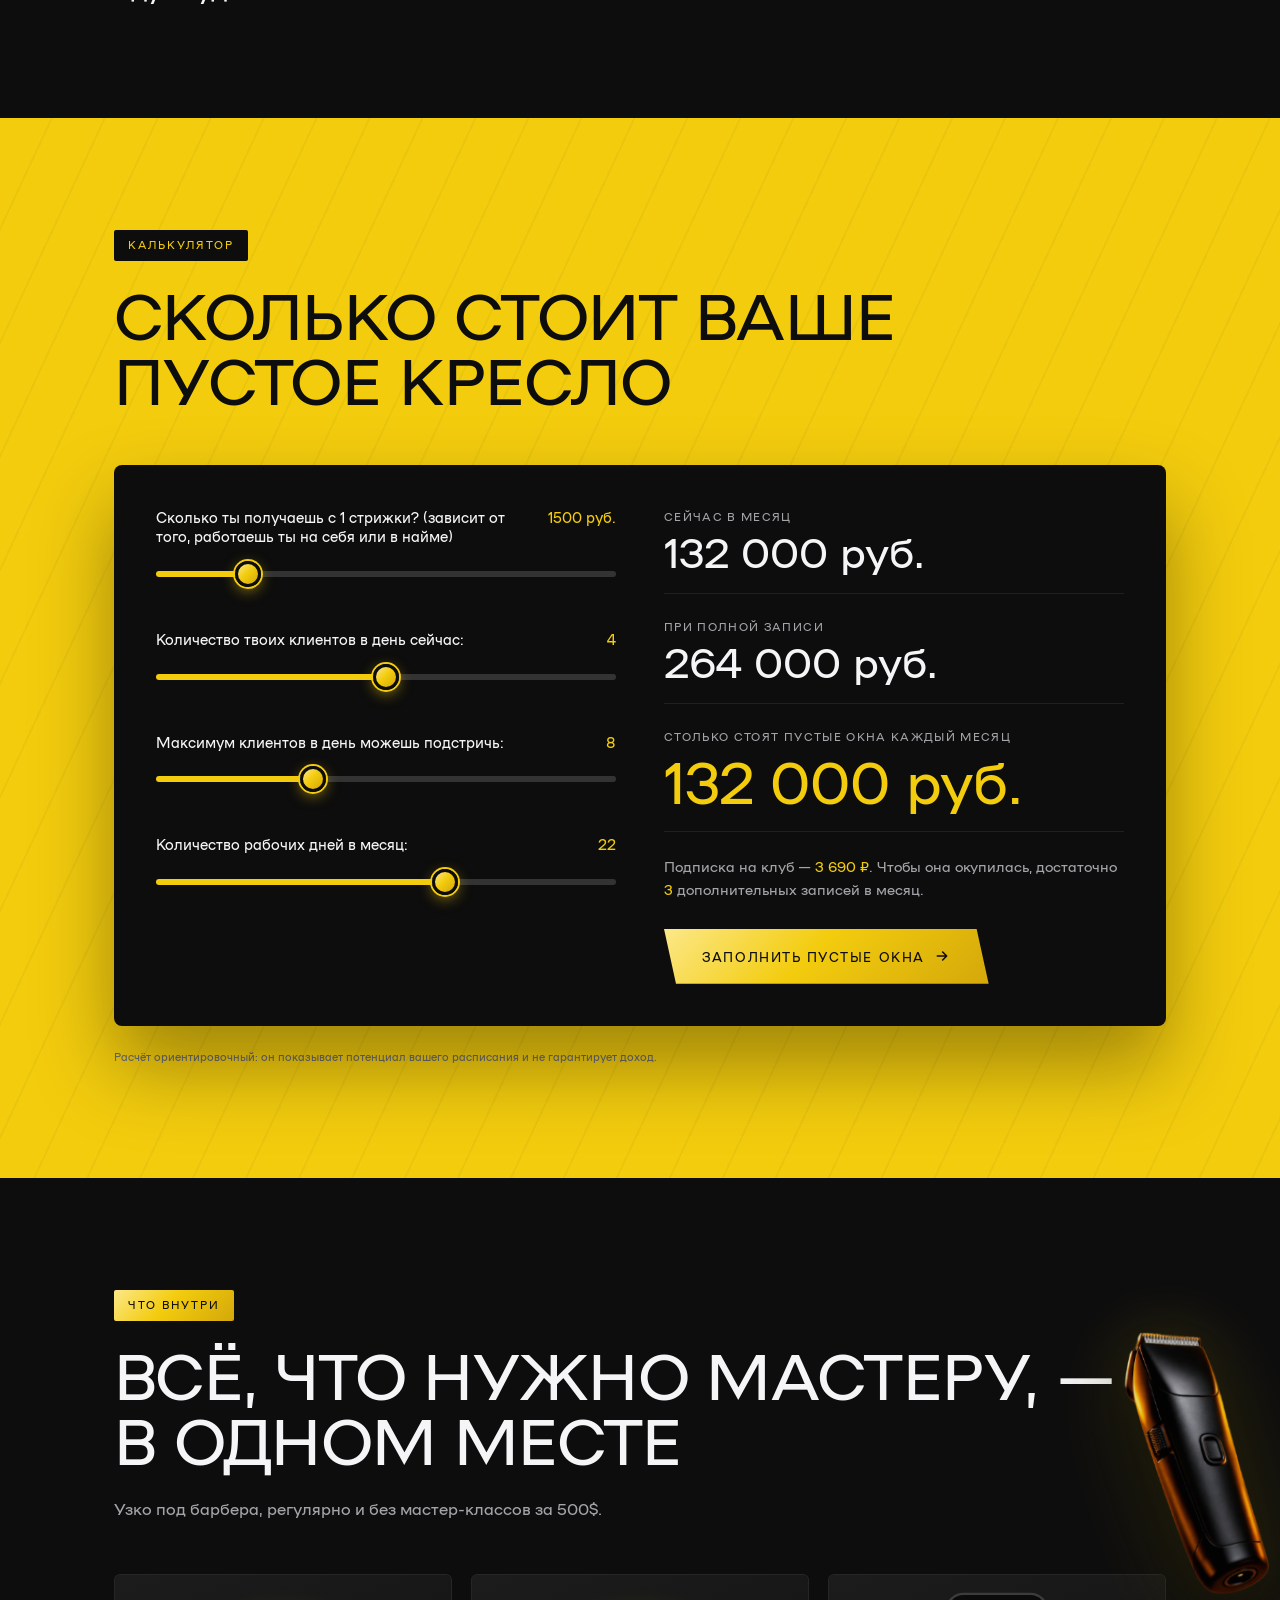
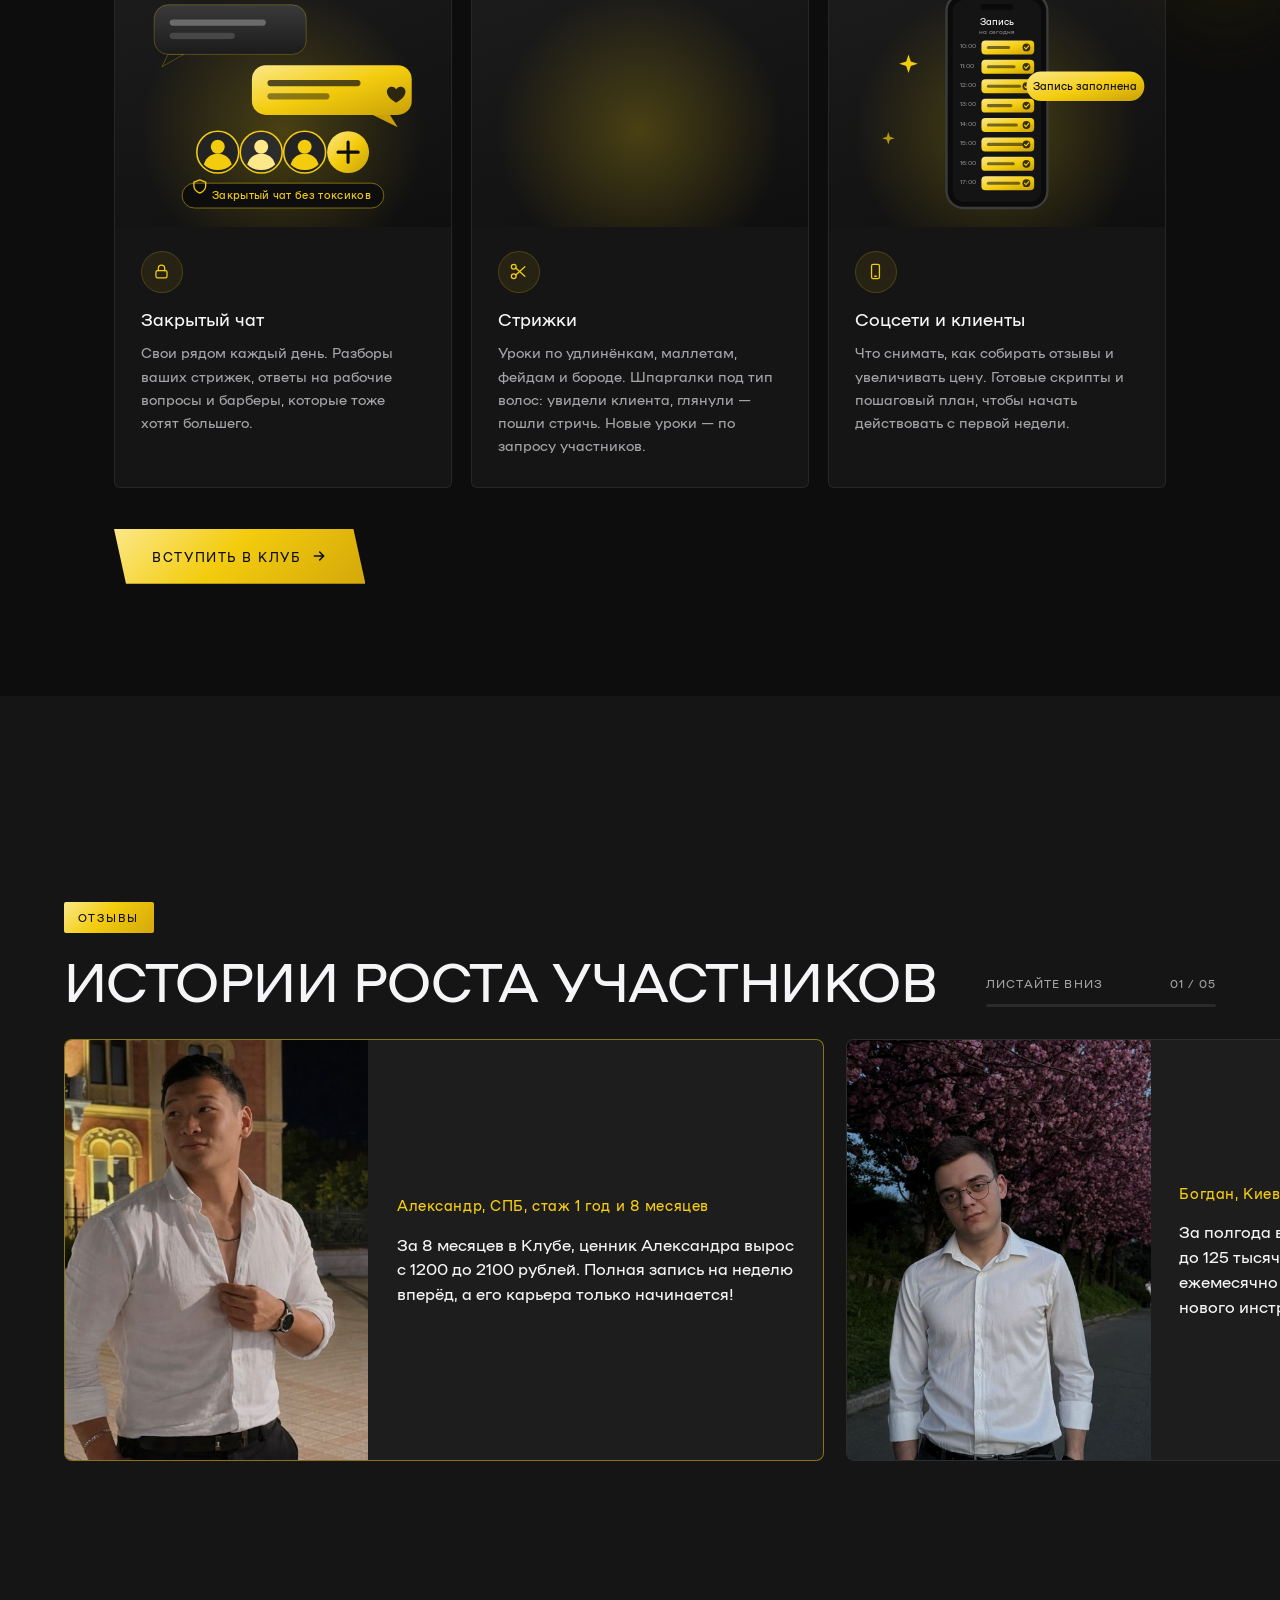
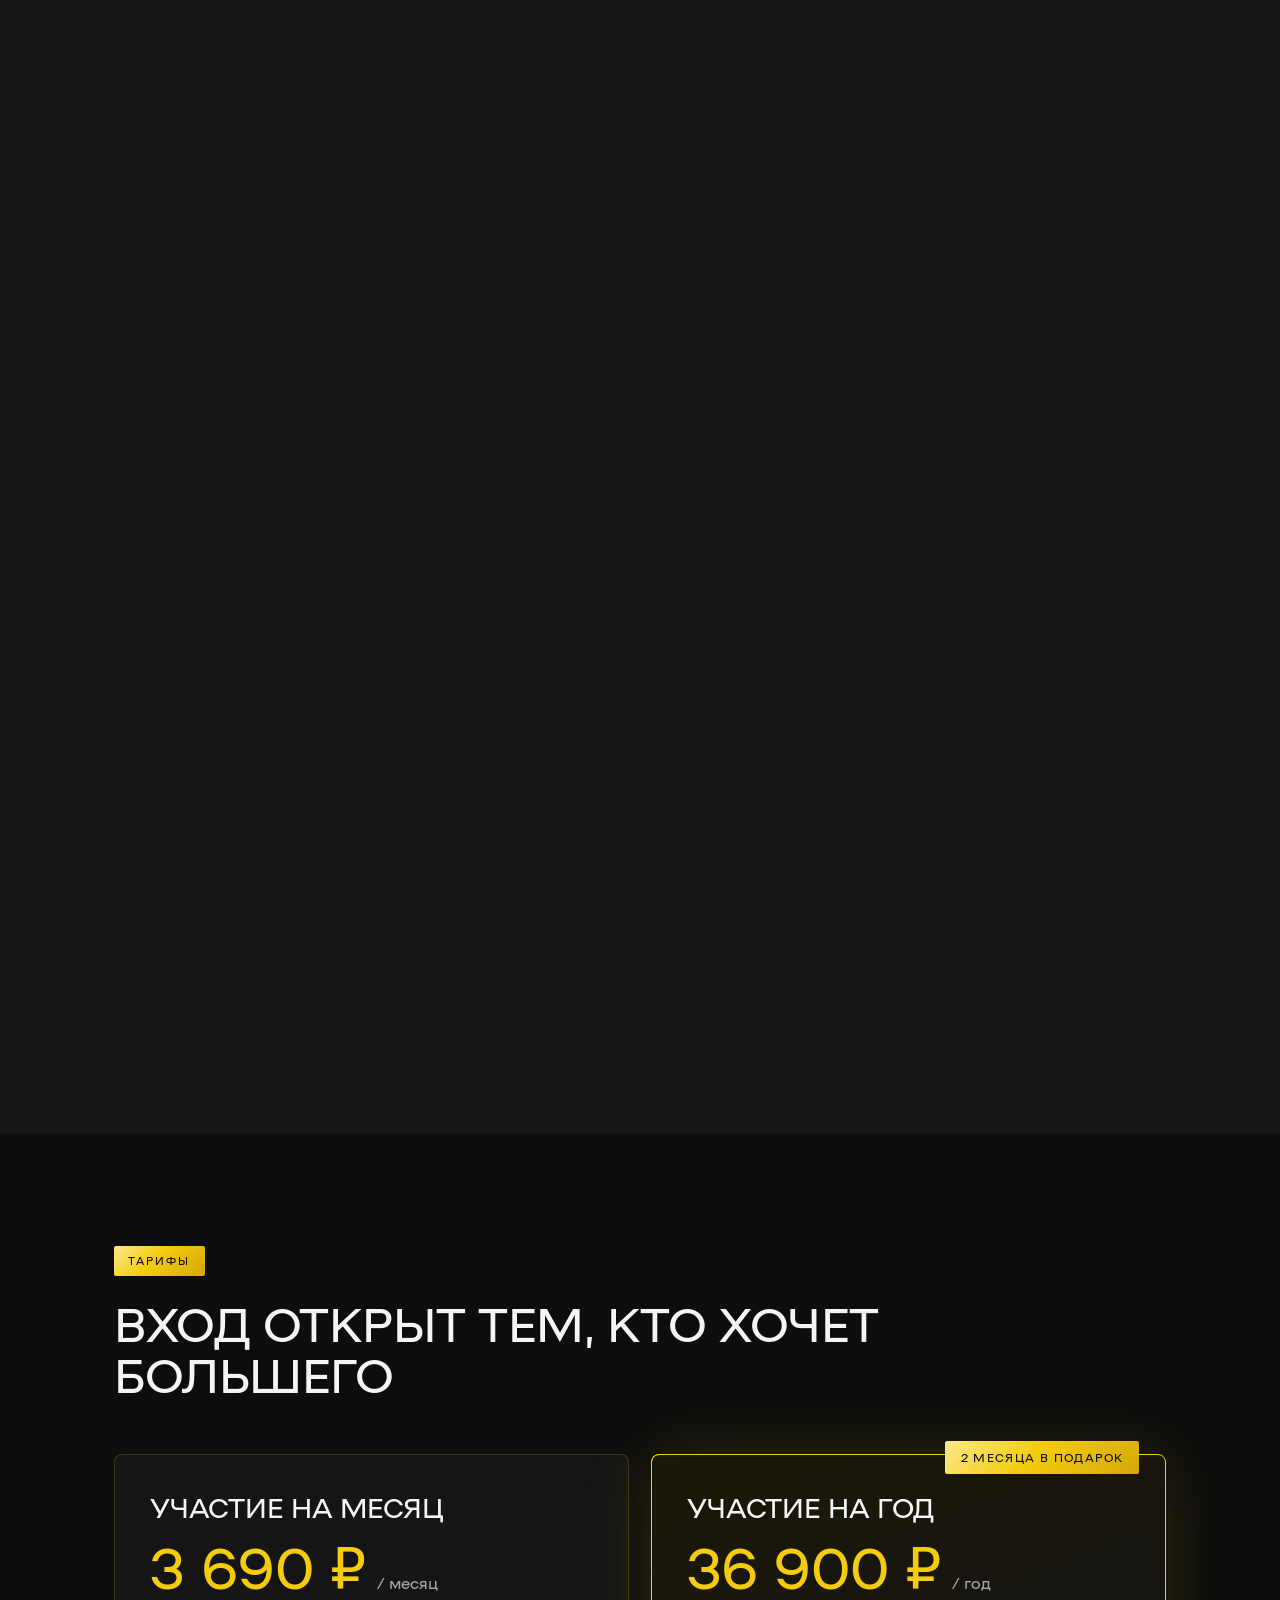
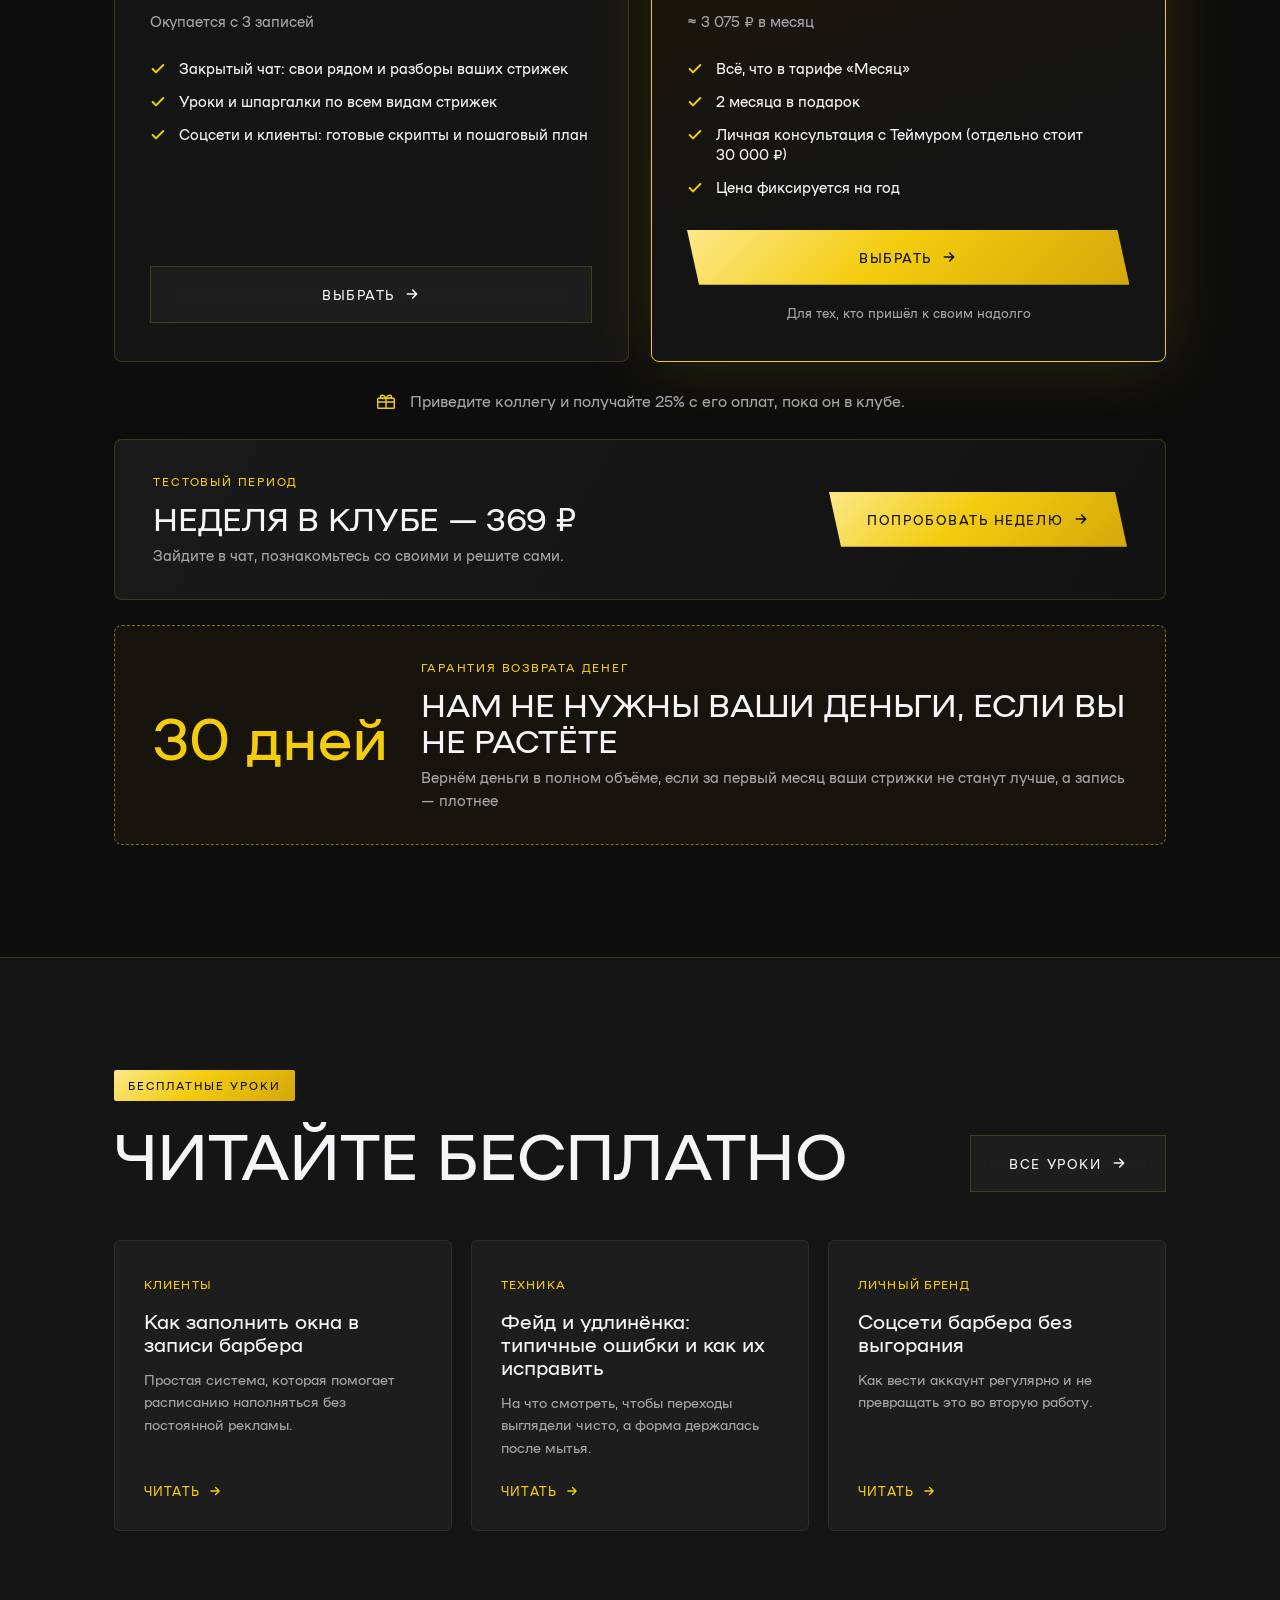
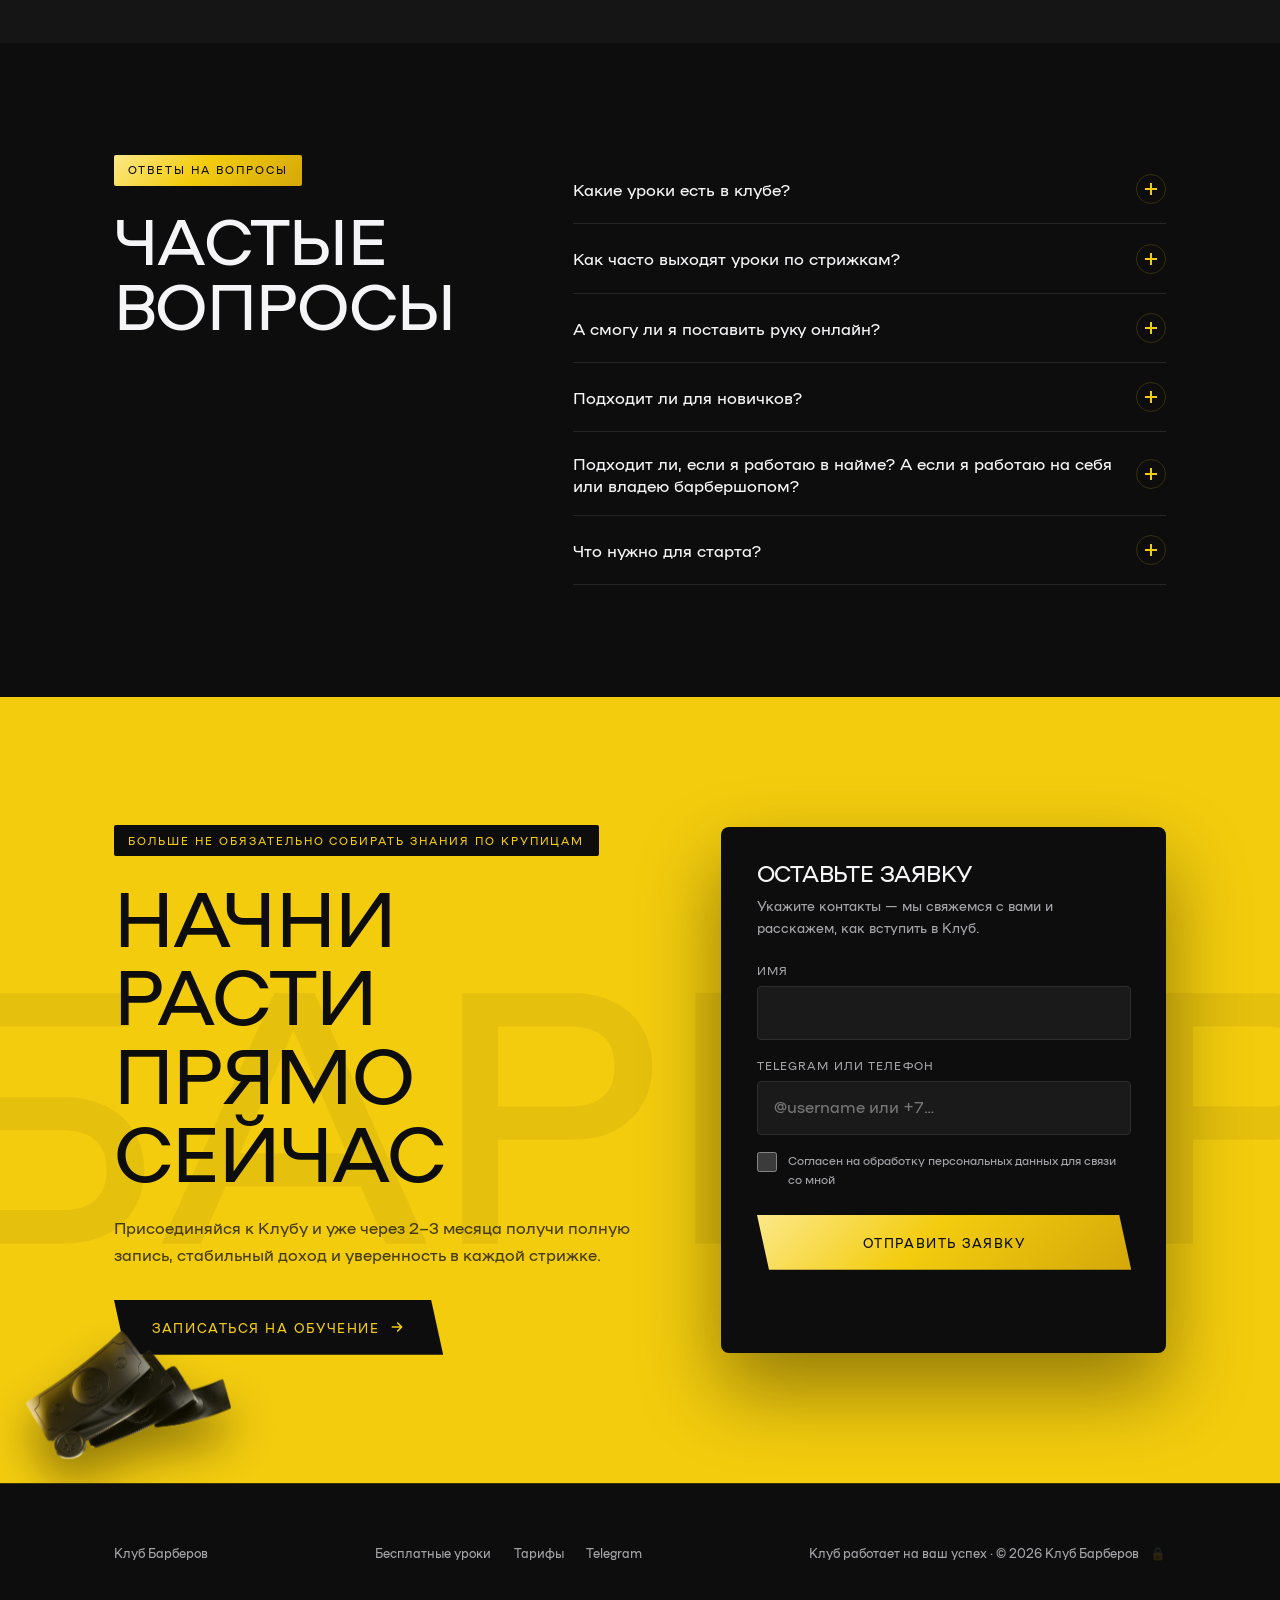
==== commit dc3b2085: "Add files via upload" ====
--- a/index.html
+++ b/index.html
@@ -59,7 +59,7 @@
     <li><a href="./materials.html" title="Бесплатные уроки для барберов">Бесплатные уроки</a></li>
     <li><a href="#faq" title="Перейти к ответам на вопросы">Ответы на вопросы</a></li>
   </ul>
-  <a href="https://t.me/teymur_barber/4397" class="btn nav-cta" target="_blank" rel="noopener noreferrer" title="Вступить в Клуб через Telegram">Вступить</a>
+  <a href="https://t.me/teymur_barber/4397" class="btn nav-cta" target="_blank" rel="noopener noreferrer" title="Вступить в Клуб через Telegram" data-goal="join_click" data-link="join">Вступить</a>
   <button type="button" class="burger" aria-expanded="false" aria-controls="nav-links" aria-label="Открыть или закрыть меню"><span></span></button>
 </nav>
 
@@ -109,10 +109,6 @@
       <figure class="ba rv" data-tilt="5" style="--d:.08s"><img src="./assets/cases/case1-after.jpg" alt="Стрижка участника Клуба после обучения" loading="lazy" decoding="async" width="800" height="1050"><span class="ba-tag ba-tag-a">Стало</span></figure>
       <figure class="ba ba-before rv" data-tilt="5" style="--d:.16s"><img src="./assets/cases/case2-before.jpg" alt="Стрижка участника Клуба до обучения" loading="lazy" decoding="async" width="800" height="1050"><span class="ba-tag ba-tag-b">Было</span></figure>
       <figure class="ba rv" data-tilt="5" style="--d:.24s"><img src="./assets/cases/case2-after.jpg" alt="Стрижка участника Клуба после обучения" loading="lazy" decoding="async" width="800" height="1050"><span class="ba-tag ba-tag-a">Стало</span></figure>
-      <figure class="ba ba-work rv" data-tilt="5" style="--d:0.00s"><img src="./assets/cases/work-01.jpg" alt="Работа участника Клуба: фейд и короткая стрижка" loading="lazy" decoding="async" width="900" height="1016"></figure>
-      <figure class="ba ba-work rv" data-tilt="5" style="--d:0.08s"><img src="./assets/cases/work-02.jpg" alt="Работа участника Клуба: высокий фейд" loading="lazy" decoding="async" width="900" height="963"></figure>
-      <figure class="ba ba-work rv" data-tilt="5" style="--d:0.16s"><img src="./assets/cases/work-03.jpg" alt="Работа участника Клуба: фейд с кудрявой текстурой" loading="lazy" decoding="async" width="900" height="1085"></figure>
-      <figure class="ba ba-work rv" data-tilt="5" style="--d:0.24s"><img src="./assets/cases/work-04.jpg" alt="Работа участника Клуба: фейд и текстурный верх" loading="lazy" decoding="async" width="900" height="1027"></figure>
     </div>
     <p class="cases-hint" aria-hidden="true">Листайте <svg viewBox="0 0 24 24" fill="none" stroke-width="2.4" stroke-linecap="round" stroke-linejoin="round"><use href="#i-arrow"/></svg></p>
   </div>
@@ -125,12 +121,12 @@
     <h2 class="pain-title"><span class="mask" data-mask><span>Клуб для тех, кто устал быть единственным амбициозным мастером в барбершопе</span></span></h2>
     <h3 class="pain-sub rv">Узнаёте себя?</h3>
     <ul class="pain-list">
-      <li class="pain-item rv" data-tilt="4"><span class="pain-x"><svg><use href="#i-x"/></svg></span><p>Полдня стоите у пустого кресла — и устаёте сильнее, чем от полной смены</p></li>
-      <li class="pain-item rv" data-tilt="4" style="--d:0.08s"><span class="pain-x"><svg><use href="#i-x"/></svg></span><p>Коллега стрижёт хуже, а записи у него больше</p></li>
-      <li class="pain-item rv" data-tilt="4" style="--d:0.04s"><span class="pain-x"><svg><use href="#i-x"/></svg></span><p>Удлинёнки, маллеты, фейды — не видите финальный образ и стрижёте «на интуиции»</p></li>
-      <li class="pain-item rv" data-tilt="4" style="--d:0.12s"><span class="pain-x"><svg><use href="#i-x"/></svg></span><p>Знаете, что соцсети «надо вести», но не понимаете, что снимать, и бросаете</p></li>
-      <li class="pain-item rv" data-tilt="4" style="--d:0.08s"><span class="pain-x"><svg><use href="#i-x"/></svg></span><p>Ушли на аренду или переехали — а база не пошла за вами</p></li>
-      <li class="pain-item rv" data-tilt="4" style="--d:0.16s"><span class="pain-x"><svg><use href="#i-x"/></svg></span><p>Вы единственный в барбершопе, кому хочется большего, и расти не с кем</p></li>
+      <li class="pain-item rv" data-tilt="4"><span class="pain-x"><svg><use href="#i-x"/></svg></span><p>Полдня стоите у пустого кресла — и устаёте сильнее, чем от полной смены?</p></li>
+      <li class="pain-item rv" data-tilt="4" style="--d:0.08s"><span class="pain-x"><svg><use href="#i-x"/></svg></span><p>Коллега стрижёт хуже, а записи у него больше?</p></li>
+      <li class="pain-item rv" data-tilt="4" style="--d:0.04s"><span class="pain-x"><svg><use href="#i-x"/></svg></span><p>Удлинёнки, маллеты, фейды — не видите финальный образ и стрижёте «на интуиции»?</p></li>
+      <li class="pain-item rv" data-tilt="4" style="--d:0.12s"><span class="pain-x"><svg><use href="#i-x"/></svg></span><p>Знаете, что соцсети «надо вести», но не понимаете, что снимать, и бросаете?</p></li>
+      <li class="pain-item rv" data-tilt="4" style="--d:0.08s"><span class="pain-x"><svg><use href="#i-x"/></svg></span><p>Ушли на аренду или переехали — а база не пошла за вами?</p></li>
+      <li class="pain-item rv" data-tilt="4" style="--d:0.16s"><span class="pain-x"><svg><use href="#i-x"/></svg></span><p>Вы единственный в барбершопе, кому хочется большего, и расти не с кем?</p></li>
     </ul>
     <div class="pain-end rv">
       <h3>Вы больше не один.</h3>
@@ -177,7 +173,7 @@
         <li class="rv" style="--d:0.24s"><svg fill="none" stroke-width="1.6"><use href="#i-play"/></svg><div><b>Урок по запросу</b><span>Расскажите, что не получается, и снимем урок или скинем готовый.</span></div></li>
         <li class="rv" style="--d:0.32s"><svg fill="none" stroke-width="1.6"><use href="#i-link"/></svg><div><b>Знакомства и связи</b><span>Коллеги из вашего города, партнёры, совместные проекты.</span></div></li>
       </ul>
-      <a href="https://t.me/teymur_barber/4397" class="btn" data-magnet target="_blank" rel="noopener noreferrer" title="Попасть в закрытый чат через Telegram">Попасть в чат <svg><use href="#i-arrow"/></svg></a>
+      <a href="https://t.me/teymur_barber/4397" class="btn" data-magnet target="_blank" rel="noopener noreferrer" title="Попасть в закрытый чат через Telegram" data-goal="join_click" data-link="chat">Попасть в чат <svg><use href="#i-arrow"/></svg></a>
     </div>
   </div>
 </section>
@@ -246,7 +242,34 @@
     <p class="lead rv">Узко под барбера, регулярно и без мастер-классов за 500$.</p>
     <div class="feat-grid">
       <article class="feat rv" data-tilt="6">
-        <div class="feat-img"><img class="feat-3d" src="./assets/3d/deco-extra-01.webp" alt="Закрытый чат Клуба" loading="lazy" decoding="async" style="--del:-0.0s"></div>
+        <div class="feat-img"><svg class="feat-art" viewBox="0 0 400 300" role="img" aria-label="Закрытый чат без токсиков: друзья по профессии общаются в чате">
+          <defs>
+            <linearGradient id="gA" x1="0" y1="0" x2="1" y2="1"><stop offset="0" stop-color="#FCE889"/><stop offset=".5" stop-color="#F3CC0E"/><stop offset="1" stop-color="#C9A008"/></linearGradient>
+            <linearGradient id="gB" x1="0" y1="0" x2="0" y2="1"><stop offset="0" stop-color="#3a3a3a"/><stop offset="1" stop-color="#1b1b1b"/></linearGradient>
+          </defs>
+          <g class="art-b1">
+            <rect x="34" y="26" width="196" height="64" rx="18" fill="url(#gB)" stroke="#F3CC0E" stroke-opacity=".35"/>
+            <path d="M52 90 L44 106 L72 90Z" fill="#1b1b1b" stroke="#F3CC0E" stroke-opacity=".35"/>
+            <rect x="54" y="45" width="124" height="8" rx="4" fill="#6b6b6b"/><rect x="54" y="62" width="84" height="8" rx="4" fill="#474747"/>
+          </g>
+          <g class="art-b2">
+            <rect x="160" y="104" width="206" height="64" rx="18" fill="url(#gA)"/>
+            <path d="M338 168 L348 184 L316 168Z" fill="#C9A008"/>
+            <rect x="180" y="123" width="120" height="8" rx="4" fill="#0D0D0D" opacity=".7"/><rect x="180" y="140" width="80" height="8" rx="4" fill="#0D0D0D" opacity=".45"/>
+            <path d="M334 138c0-6 8-9 12-3 4-6 12-3 12 3 0 8-12 14-12 14s-12-6-12-14z" fill="#0D0D0D" opacity=".85"/>
+          </g>
+          <g class="art-av">
+            <g><circle cx="116" cy="216" r="27" fill="#232323" stroke="#F3CC0E" stroke-width="2"/><circle cx="116" cy="209" r="9" fill="#F3CC0E"/><path d="M98 232c3-11 11-14 18-14s15 3 18 14c-5 5-11 7-18 7s-13-2-18-7z" fill="#F3CC0E"/></g>
+            <g><circle cx="172" cy="216" r="27" fill="#2c2c2c" stroke="#F3CC0E" stroke-width="2"/><circle cx="172" cy="209" r="9" fill="#FCE889"/><path d="M154 232c3-11 11-14 18-14s15 3 18 14c-5 5-11 7-18 7s-13-2-18-7z" fill="#FCE889"/></g>
+            <g><circle cx="228" cy="216" r="27" fill="#232323" stroke="#F3CC0E" stroke-width="2"/><circle cx="228" cy="209" r="9" fill="#F3CC0E"/><path d="M210 232c3-11 11-14 18-14s15 3 18 14c-5 5-11 7-18 7s-13-2-18-7z" fill="#F3CC0E"/></g>
+            <g><circle cx="284" cy="216" r="27" fill="url(#gA)"/><path d="M284 203v26M271 216h26" stroke="#0D0D0D" stroke-width="4" stroke-linecap="round"/></g>
+          </g>
+          <g>
+            <rect x="70" y="256" width="260" height="32" rx="16" fill="#0D0D0D" stroke="#F3CC0E" stroke-opacity=".6"/>
+            <path d="M104 266l8 3v5c0 5-3 8-8 10-5-2-8-5-8-10v-5z" fill="none" stroke="#F3CC0E" stroke-width="1.8" stroke-linejoin="round" transform="translate(-6 -1) scale(.95)"/>
+            <text x="211" y="277" text-anchor="middle" font-size="14" fill="#F3CC0E" letter-spacing=".4">Закрытый чат без токсиков</text>
+          </g>
+        </svg></div>
         <div class="feat-body"><div class="feat-ico"><svg stroke="currentColor"><use href="#i-lock"/></svg></div><h3>Закрытый чат</h3><p>Свои рядом каждый день. Разборы ваших стрижек, ответы на рабочие вопросы и барберы, которые тоже хотят большего.</p></div>
       </article>
       <article class="feat rv" data-tilt="6" style="--d:0.08s">
@@ -254,11 +277,21 @@
         <div class="feat-body"><div class="feat-ico"><svg stroke="currentColor"><use href="#i-scissors"/></svg></div><h3>Стрижки</h3><p>Уроки по удлинёнкам, маллетам, фейдам и бороде. Шпаргалки под тип волос: увидели клиента, глянули — пошли стричь. Новые уроки — по запросу участников.</p></div>
       </article>
       <article class="feat rv" data-tilt="6" style="--d:0.16s">
-        <div class="feat-img"><img class="feat-3d" src="./assets/3d/suit_barber.webp" alt="Соцсети и клиенты" loading="lazy" decoding="async" style="--del:-2.6s"></div>
+        <div class="feat-img"><svg class="feat-art" viewBox="0 0 400 300" role="img" aria-label="Телефон с полностью заполненной записью клиентов">
+          <defs><linearGradient id="gP" x1="0" y1="0" x2="1" y2="1"><stop offset="0" stop-color="#FCE889"/><stop offset=".55" stop-color="#F3CC0E"/><stop offset="1" stop-color="#C9A008"/></linearGradient></defs>
+          <rect x="135" y="12" width="130" height="276" rx="22" fill="#0b0b0b" stroke="#3c3c3c" stroke-width="3"/>
+          <rect x="143" y="20" width="114" height="260" rx="15" fill="#141414"/>
+          <rect x="179" y="25" width="42" height="8" rx="4" fill="#0b0b0b"/>
+          <text x="200" y="52" text-anchor="middle" font-size="12" fill="#fff">Запись</text>
+          <text x="200" y="64" text-anchor="middle" font-size="8" fill="#8a8a8a">на сегодня</text>
+          <g class="bar" style="--i:0"><text x="152" y="82" font-size="8" fill="#8a8a8a">10:00</text><rect x="180" y="72" width="68" height="18" rx="5" fill="url(#gP)"/><rect x="187" y="79" width="30" height="4" rx="2" fill="#0D0D0D" opacity=".55"/><circle cx="238" cy="81" r="5" fill="#0D0D0D" opacity=".8"/><path d="M235.5 81l2 2 3.5-4" stroke="#F3CC0E" stroke-width="1.4" fill="none" stroke-linecap="round" stroke-linejoin="round"/></g><g class="bar" style="--i:1"><text x="152" y="107" font-size="8" fill="#8a8a8a">11:00</text><rect x="180" y="97" width="68" height="18" rx="5" fill="url(#gP)"/><rect x="187" y="104" width="37" height="4" rx="2" fill="#0D0D0D" opacity=".55"/><circle cx="238" cy="106" r="5" fill="#0D0D0D" opacity=".8"/><path d="M235.5 106l2 2 3.5-4" stroke="#F3CC0E" stroke-width="1.4" fill="none" stroke-linecap="round" stroke-linejoin="round"/></g><g class="bar" style="--i:2"><text x="152" y="132" font-size="8" fill="#8a8a8a">12:00</text><rect x="180" y="122" width="68" height="18" rx="5" fill="url(#gP)"/><rect x="187" y="129" width="44" height="4" rx="2" fill="#0D0D0D" opacity=".55"/><circle cx="238" cy="131" r="5" fill="#0D0D0D" opacity=".8"/><path d="M235.5 131l2 2 3.5-4" stroke="#F3CC0E" stroke-width="1.4" fill="none" stroke-linecap="round" stroke-linejoin="round"/></g><g class="bar" style="--i:3"><text x="152" y="157" font-size="8" fill="#8a8a8a">13:00</text><rect x="180" y="147" width="68" height="18" rx="5" fill="url(#gP)"/><rect x="187" y="154" width="33" height="4" rx="2" fill="#0D0D0D" opacity=".55"/><circle cx="238" cy="156" r="5" fill="#0D0D0D" opacity=".8"/><path d="M235.5 156l2 2 3.5-4" stroke="#F3CC0E" stroke-width="1.4" fill="none" stroke-linecap="round" stroke-linejoin="round"/></g><g class="bar" style="--i:4"><text x="152" y="182" font-size="8" fill="#8a8a8a">14:00</text><rect x="180" y="172" width="68" height="18" rx="5" fill="url(#gP)"/><rect x="187" y="179" width="40" height="4" rx="2" fill="#0D0D0D" opacity=".55"/><circle cx="238" cy="181" r="5" fill="#0D0D0D" opacity=".8"/><path d="M235.5 181l2 2 3.5-4" stroke="#F3CC0E" stroke-width="1.4" fill="none" stroke-linecap="round" stroke-linejoin="round"/></g><g class="bar" style="--i:5"><text x="152" y="207" font-size="8" fill="#8a8a8a">15:00</text><rect x="180" y="197" width="68" height="18" rx="5" fill="url(#gP)"/><rect x="187" y="204" width="47" height="4" rx="2" fill="#0D0D0D" opacity=".55"/><circle cx="238" cy="206" r="5" fill="#0D0D0D" opacity=".8"/><path d="M235.5 206l2 2 3.5-4" stroke="#F3CC0E" stroke-width="1.4" fill="none" stroke-linecap="round" stroke-linejoin="round"/></g><g class="bar" style="--i:6"><text x="152" y="232" font-size="8" fill="#8a8a8a">16:00</text><rect x="180" y="222" width="68" height="18" rx="5" fill="url(#gP)"/><rect x="187" y="229" width="36" height="4" rx="2" fill="#0D0D0D" opacity=".55"/><circle cx="238" cy="231" r="5" fill="#0D0D0D" opacity=".8"/><path d="M235.5 231l2 2 3.5-4" stroke="#F3CC0E" stroke-width="1.4" fill="none" stroke-linecap="round" stroke-linejoin="round"/></g><g class="bar" style="--i:7"><text x="152" y="257" font-size="8" fill="#8a8a8a">17:00</text><rect x="180" y="247" width="68" height="18" rx="5" fill="url(#gP)"/><rect x="187" y="254" width="43" height="4" rx="2" fill="#0D0D0D" opacity=".55"/><circle cx="238" cy="256" r="5" fill="#0D0D0D" opacity=".8"/><path d="M235.5 256l2 2 3.5-4" stroke="#F3CC0E" stroke-width="1.4" fill="none" stroke-linecap="round" stroke-linejoin="round"/></g>
+          <g class="art-pill"><rect x="238" y="112" width="152" height="38" rx="19" fill="url(#gP)"/><text x="314" y="136" text-anchor="middle" font-size="14" fill="#0D0D0D">Запись заполнена</text></g>
+          <g class="art-spark" fill="#F3CC0E"><path d="M86 90l3 9 9 3-9 3-3 9-3-9-9-3 9-3z"/><path d="M60 190l2 6 6 2-6 2-2 6-2-6-6-2 6-2z" opacity=".7"/></g>
+        </svg></div>
         <div class="feat-body"><div class="feat-ico"><svg stroke="currentColor"><use href="#i-phone"/></svg></div><h3>Соцсети и клиенты</h3><p>Что снимать, как собирать отзывы и увеличивать цену. Готовые скрипты и пошаговый план, чтобы начать действовать с первой недели.</p></div>
       </article>
     </div>
-    <p class="feat-cta rv"><a href="https://t.me/teymur_barber/4397" class="btn" data-magnet target="_blank" rel="noopener noreferrer" title="Вступить в Клуб через Telegram">Вступить в клуб <svg><use href="#i-arrow"/></svg></a></p>
+    <p class="feat-cta rv"><a href="https://t.me/teymur_barber/4397" class="btn" data-magnet target="_blank" rel="noopener noreferrer" title="Вступить в Клуб через Telegram" data-goal="join_click" data-link="join">Вступить в клуб <svg><use href="#i-arrow"/></svg></a></p>
   </div>
 </section>
 
@@ -302,7 +335,7 @@
           <li>Уроки и шпаргалки по всем видам стрижек</li>
           <li>Соцсети и клиенты: готовые скрипты и пошаговый план</li>
         </ul>
-        <a href="https://t.me/teymur_barber/4397" class="btn btn-ghost" target="_blank" rel="noopener noreferrer" title="Выбрать месячный тариф в Telegram">Выбрать <svg><use href="#i-arrow"/></svg></a>
+        <a href="https://t.me/teymur_barber/4397" class="btn btn-ghost" target="_blank" rel="noopener noreferrer" title="Выбрать месячный тариф в Telegram" data-goal="plan_select" data-plan="month" data-link="plan_month">Выбрать <svg><use href="#i-arrow"/></svg></a>
       </article>
       <article class="price hot rv" style="--d:.1s">
         <div class="hot-tag">2 месяца в подарок</div>
@@ -315,14 +348,14 @@
           <li>Личная консультация с Теймуром (отдельно стоит 30&nbsp;000&nbsp;₽)</li>
           <li>Цена фиксируется на год</li>
         </ul>
-        <a href="https://t.me/teymur_barber/4397" class="btn" data-magnet target="_blank" rel="noopener noreferrer" title="Выбрать годовой тариф в Telegram">Выбрать <svg><use href="#i-arrow"/></svg></a>
+        <a href="https://t.me/teymur_barber/4397" class="btn" data-magnet target="_blank" rel="noopener noreferrer" title="Выбрать годовой тариф в Telegram" data-goal="plan_select" data-plan="year" data-link="plan_year">Выбрать <svg><use href="#i-arrow"/></svg></a>
         <p class="price-after">Для тех, кто пришёл к своим надолго</p>
       </article>
     </div>
     <p class="partner rv"><svg><use href="#i-gift"/></svg><span>Приведите коллегу и получайте 25% с его оплат, пока он в клубе.</span></p>
     <div class="trial rv">
       <div><span class="g-label">Тестовый период</span><h4>Неделя в клубе — 369&nbsp;₽</h4><p>Зайдите в чат, познакомьтесь со своими и решите сами.</p></div>
-      <a href="https://t.me/teymur_barber/4397" class="btn" data-magnet target="_blank" rel="noopener noreferrer" title="Попробовать неделю Клуба за 369 рублей">Попробовать неделю <svg><use href="#i-arrow"/></svg></a>
+      <a href="https://t.me/teymur_barber/4397" class="btn" data-magnet target="_blank" rel="noopener noreferrer" title="Попробовать неделю Клуба за 369 рублей" data-goal="plan_select" data-plan="trial" data-link="trial">Попробовать неделю <svg><use href="#i-arrow"/></svg></a>
     </div>
     <div class="guarantee rv">
       <div class="g-num">30 дней</div>
@@ -369,7 +402,7 @@
       <span class="tag rv">Больше не обязательно собирать знания по крупицам</span>
       <h2><span class="mask" data-mask><span>Начни расти прямо сейчас</span></span></h2>
       <p class="lead rv">Присоединяйся к Клубу и уже через 2–3 месяца получи полную запись, стабильный доход и уверенность в каждой стрижке.</p>
-      <p class="rv" style="margin-top:2rem"><a href="https://t.me/teymur_barber/4397" class="btn" style="background:var(--ink);color:var(--y)" data-magnet target="_blank" rel="noopener noreferrer" title="Записаться на обучение в Telegram">Записаться на обучение <svg><use href="#i-arrow"/></svg></a></p>
+      <p class="rv" style="margin-top:2rem"><a href="https://t.me/teymur_barber/4397" class="btn" style="background:var(--ink);color:var(--y)" data-magnet target="_blank" rel="noopener noreferrer" title="Записаться на обучение в Telegram" data-goal="join_click" data-link="join">Записаться на обучение <svg><use href="#i-arrow"/></svg></a></p>
     </div>
     <form class="form rv" id="lead-form" novalidate>
       <h3>Оставьте заявку</h3>
@@ -392,15 +425,16 @@
     <nav aria-label="Нижняя навигация">
       <a href="./materials.html" title="Бесплатные уроки">Бесплатные уроки</a>
       <a href="#pricing" title="Тарифы">Тарифы</a>
-      <a href="https://t.me/teymur_barber/4397" target="_blank" rel="noopener noreferrer" title="Telegram Клуба">Telegram</a>
+      <a href="https://t.me/teymur_barber/4397" target="_blank" rel="noopener noreferrer" title="Telegram Клуба" data-goal="cta_click" data-link="join">Telegram</a>
     </nav>
-    <p>Клуб работает на ваш успех · © 2026 Клуб Барберов</p>
+    <p>Клуб работает на ваш успех · © 2026 Клуб Барберов <a class="admin-secret" href="./admin.html" aria-label="Вход для администратора" title="">🔒</a></p>
   </div>
 </footer>
 
-<div class="mcta" id="mcta"><a href="https://t.me/teymur_barber/4397" class="btn" target="_blank" rel="noopener noreferrer" title="Вступить в Клуб через Telegram">Вступить в Клуб</a></div>
+<div class="mcta" id="mcta"><a href="https://t.me/teymur_barber/4397" class="btn" target="_blank" rel="noopener noreferrer" title="Вступить в Клуб через Telegram" data-goal="join_click" data-link="join">Вступить в Клуб</a></div>
 
 <script src="./js/config.js"></script>
+<script src="./js/track.js"></script>
 <script src="./js/main.js" defer></script>
 </body>
 </html>
--- a/css/style.css
+++ b/css/style.css
@@ -148,7 +148,7 @@
 .pain-item p{font-size:1.05rem;line-height:1.4;padding-top:.3rem}
 .pain-end{margin-top:3.2rem;display:grid;gap:1.2rem;max-width:760px}
 .pain-end h3{font-size:clamp(1.8rem,4vw,3.4rem)}
-.pain-end p{max-width:520px;font-size:.95rem;opacity:.78}
+.pain-end p{max-width:820px;font-size:clamp(1.05rem,1.8vw,1.55rem);line-height:1.45;opacity:.9}
 .pain .m3d,.final .m3d{filter:drop-shadow(0 26px 22px rgba(0,0,0,.4))}
 .pain .m3d{width:min(19vw,260px);right:5vw;top:3.5rem}
 
@@ -255,7 +255,7 @@
 .feat-grid{display:grid;grid-template-columns:repeat(3,1fr);gap:1.2rem;margin-top:3.2rem;perspective:1200px}
 .feat{background:var(--ink2);border:1px solid rgba(255,255,255,.07);border-radius:6px;overflow:hidden;display:flex;flex-direction:column;transition:border-color .3s,box-shadow .4s;will-change:transform;transform-style:preserve-3d}
 .feat:hover{border-color:rgba(243,204,14,.5);box-shadow:0 26px 60px rgba(0,0,0,.5)}
-.feat-img{aspect-ratio:16/10;overflow:hidden;background:var(--ink3)}
+.feat-img{aspect-ratio:4/3;overflow:hidden;background:var(--ink3)}
 .feat-img img{width:100%;height:100%;object-fit:cover;filter:grayscale(30%) brightness(.85);transition:transform .9s var(--ease),filter .5s}
 .feat:hover .feat-img img{transform:scale(1.08);filter:grayscale(0) brightness(1)}
 .feat-img{display:grid;place-items:center;background:radial-gradient(circle at 50% 62%,rgba(243,204,14,.24),transparent 62%),linear-gradient(160deg,#1c1c1c,#0f0f0f)}
@@ -488,3 +488,46 @@
 }
 .phone-body[hidden]{display:none}
 @media (min-width:769px){.pillar:nth-child(2) .obj{height:25%}}
+
+/* картинки-иллюстрации в «Что внутри» */
+.feat-art{position:absolute;inset:0;width:100%;height:100%;padding:.6rem;overflow:visible}
+.feat-art text{font-family:'NAMU 1990',system-ui,sans-serif}
+.feat-art .art-b1,.feat-art .art-b2,.feat-art .art-av,.feat-art .art-pill{transform-box:fill-box;transform-origin:center;opacity:0;transform:translateY(14px) scale(.96);transition:opacity .7s var(--ease),transform .7s var(--ease)}
+.feat.in .feat-art .art-b1{opacity:1;transform:none;transition-delay:.2s}
+.feat.in .feat-art .art-b2{opacity:1;transform:none;transition-delay:.55s}
+.feat.in .feat-art .art-av{opacity:1;transform:none;transition-delay:.9s}
+.feat.in .feat-art .art-pill{opacity:1;transform:none;transition-delay:1.9s}
+.feat-art .bar rect:first-of-type{}
+.feat-art .bar{transform-box:fill-box;transform-origin:left center;opacity:0;transform:scaleX(.2);transition:opacity .45s var(--ease),transform .6s var(--ease);transition-delay:calc(var(--i)*.14s + .3s)}
+.feat.in .feat-art .bar{opacity:1;transform:none}
+.feat-art .art-spark{animation:twinkle 2.6s ease-in-out infinite}
+@keyframes twinkle{0%,100%{opacity:.35}50%{opacity:1}}
+@media (prefers-reduced-motion:reduce){.feat-art .art-b1,.feat-art .art-b2,.feat-art .art-av,.feat-art .art-pill,.feat-art .bar{opacity:1!important;transform:none!important}}
+
+/* ВАРИАНТ: белый первый экран (включается HERO_STYLE:'light' в config.js или ?hero=light) */
+.hl .hero{background:#fff}
+.hl .hero-letter{color:rgba(13,13,13,.045)}
+.hl .hero h1{color:var(--ink)}
+.hl .hero h1 .ln:nth-child(2) span{color:var(--ink);display:inline-block;background:linear-gradient(transparent 58%,var(--y) 58%,var(--y) 90%,transparent 90%)}
+.hl .hero-tagline{color:var(--ink)}
+.hl .hero-sub{color:#4c4c52}
+.hl .hero-sub b{color:var(--ink);background:var(--y);padding:0 .35em;font-weight:normal}
+.hl .hero .btn-ghost{background:#fff;color:var(--ink);border-color:rgba(13,13,13,.28)}
+.hl .hero .btn-ghost:hover{border-color:var(--ink);color:var(--ink)}
+.hl .hero-vis{background:#fff}
+.hl .hero-slant{display:none}
+.hl .hero-vis>img.hero-me{-webkit-mask-image:linear-gradient(to right,transparent 0,#000 22%);mask-image:linear-gradient(to right,transparent 0,#000 22%)}
+.hl .scroll-cue{border-color:rgba(13,13,13,.35)}
+.hl .vsl-frame{box-shadow:0 30px 60px rgba(13,13,13,.28),0 0 0 1px rgba(13,13,13,.9)}
+.nav{transition:transform .45s var(--ease),background .3s,border-color .3s}
+.nav.on-light{background:rgba(255,255,255,.9);border-bottom-color:rgba(13,13,13,.1)}
+.nav.on-light .nav-links a{color:#55555a}
+.nav.on-light .nav-links a:hover,.nav.on-light .nav-links a.active{color:var(--ink)}
+.nav.on-light .logo{color:var(--ink)}
+.nav.on-light .burger{background:rgba(13,13,13,.05);border-color:rgba(13,13,13,.18)}
+.nav.on-light .burger span,.nav.on-light .burger span::before,.nav.on-light .burger span::after{background:var(--ink)}
+.nav.on-light.open .burger span{background:transparent}
+@media (max-width:768px){.hl .hero-vis{background:#fff}.nav.on-light .nav-links{background:rgba(255,255,255,.98)}.nav.on-light .nav-links a{border-top-color:rgba(13,13,13,.08)}}
+
+/* Неприметный вход в панель администратора */
+.admin-secret{display:inline-block;margin-left:8px;font-size:12px;opacity:.13;text-decoration:none;transition:opacity .2s}.admin-secret:hover,.admin-secret:focus{opacity:.75}
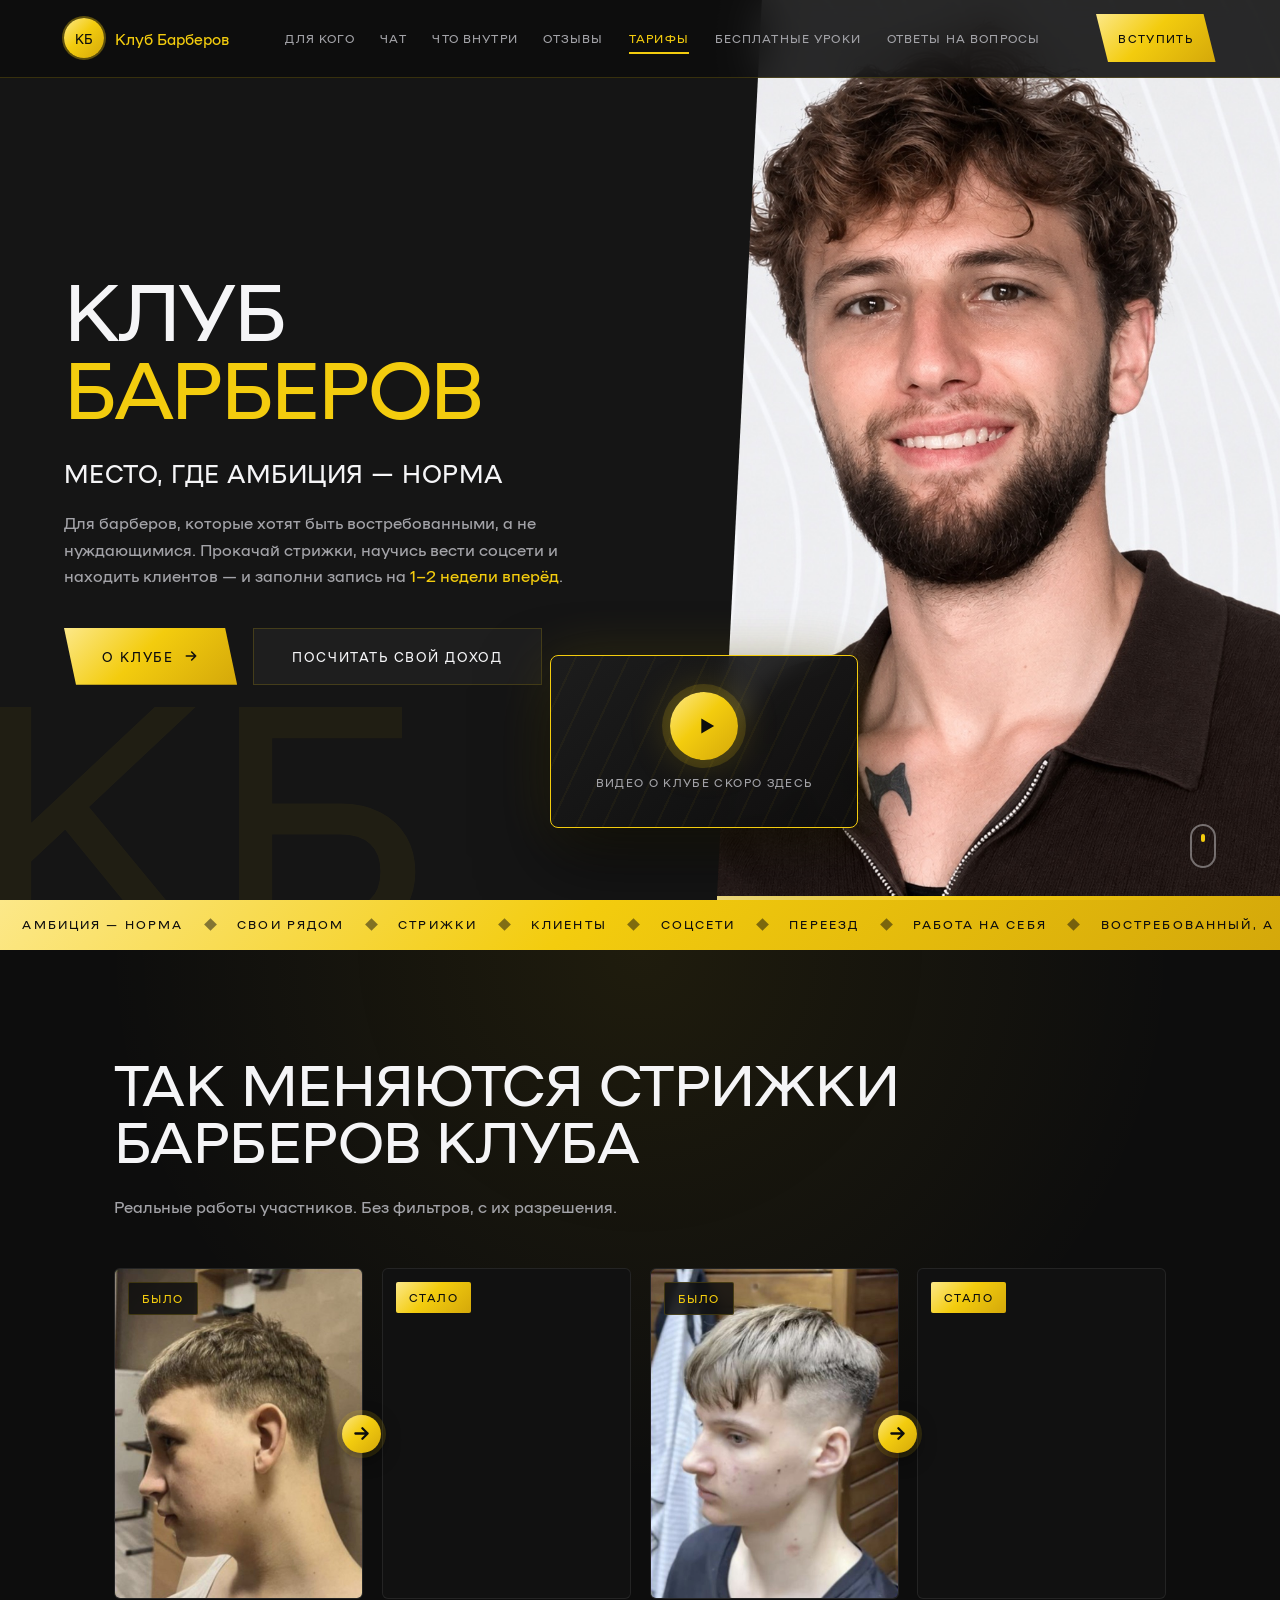
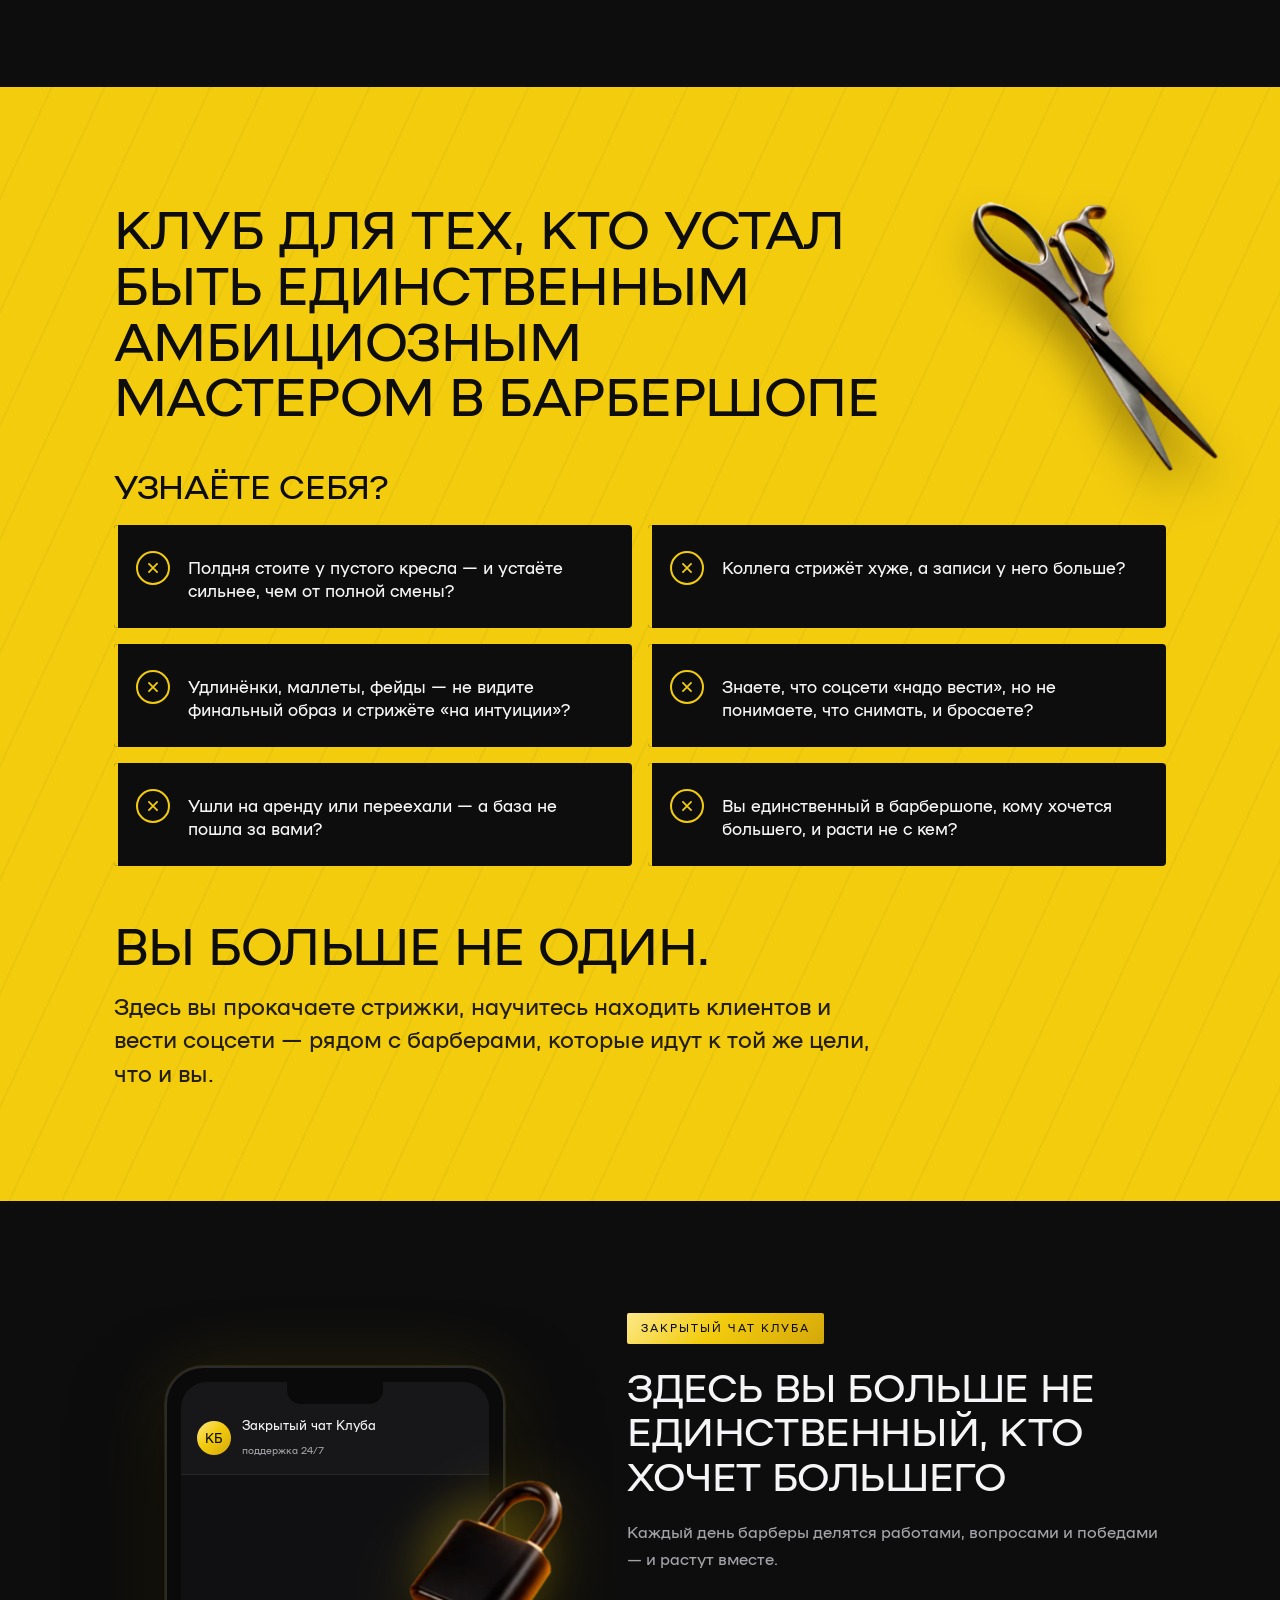
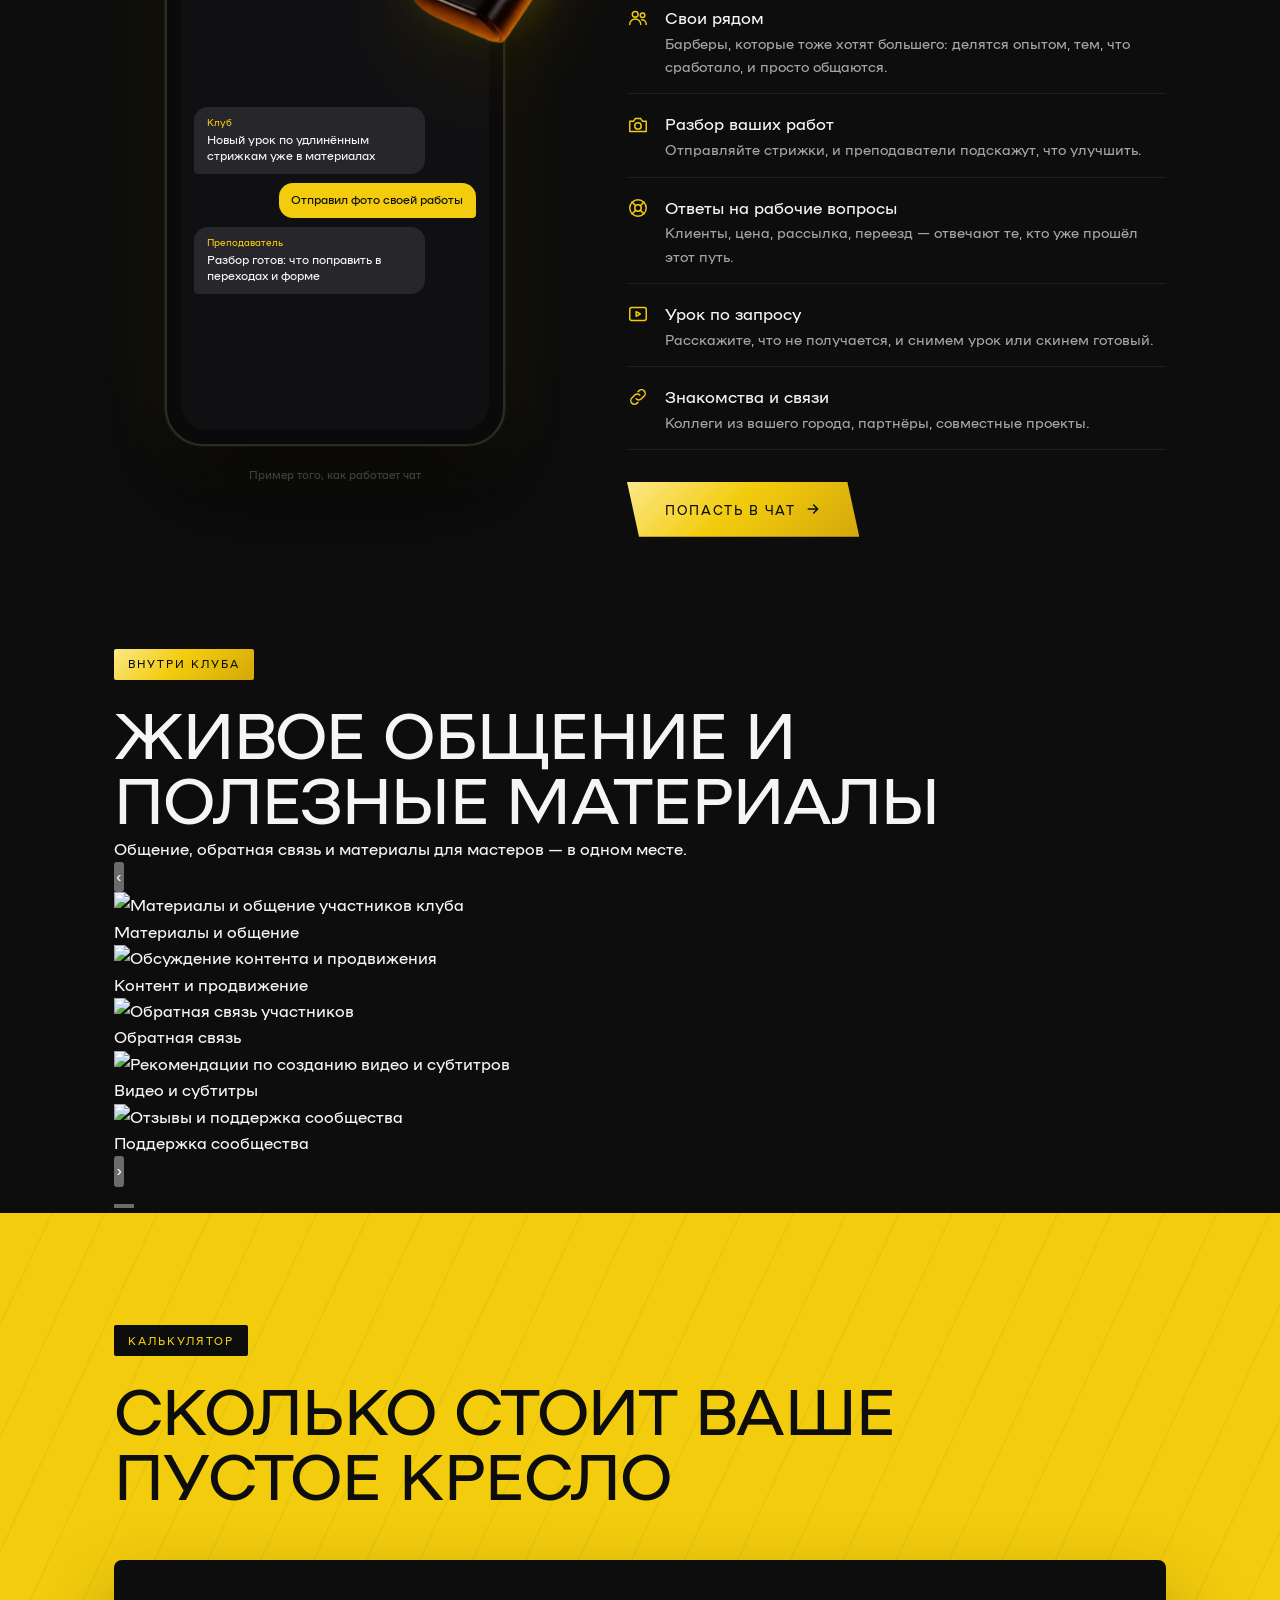
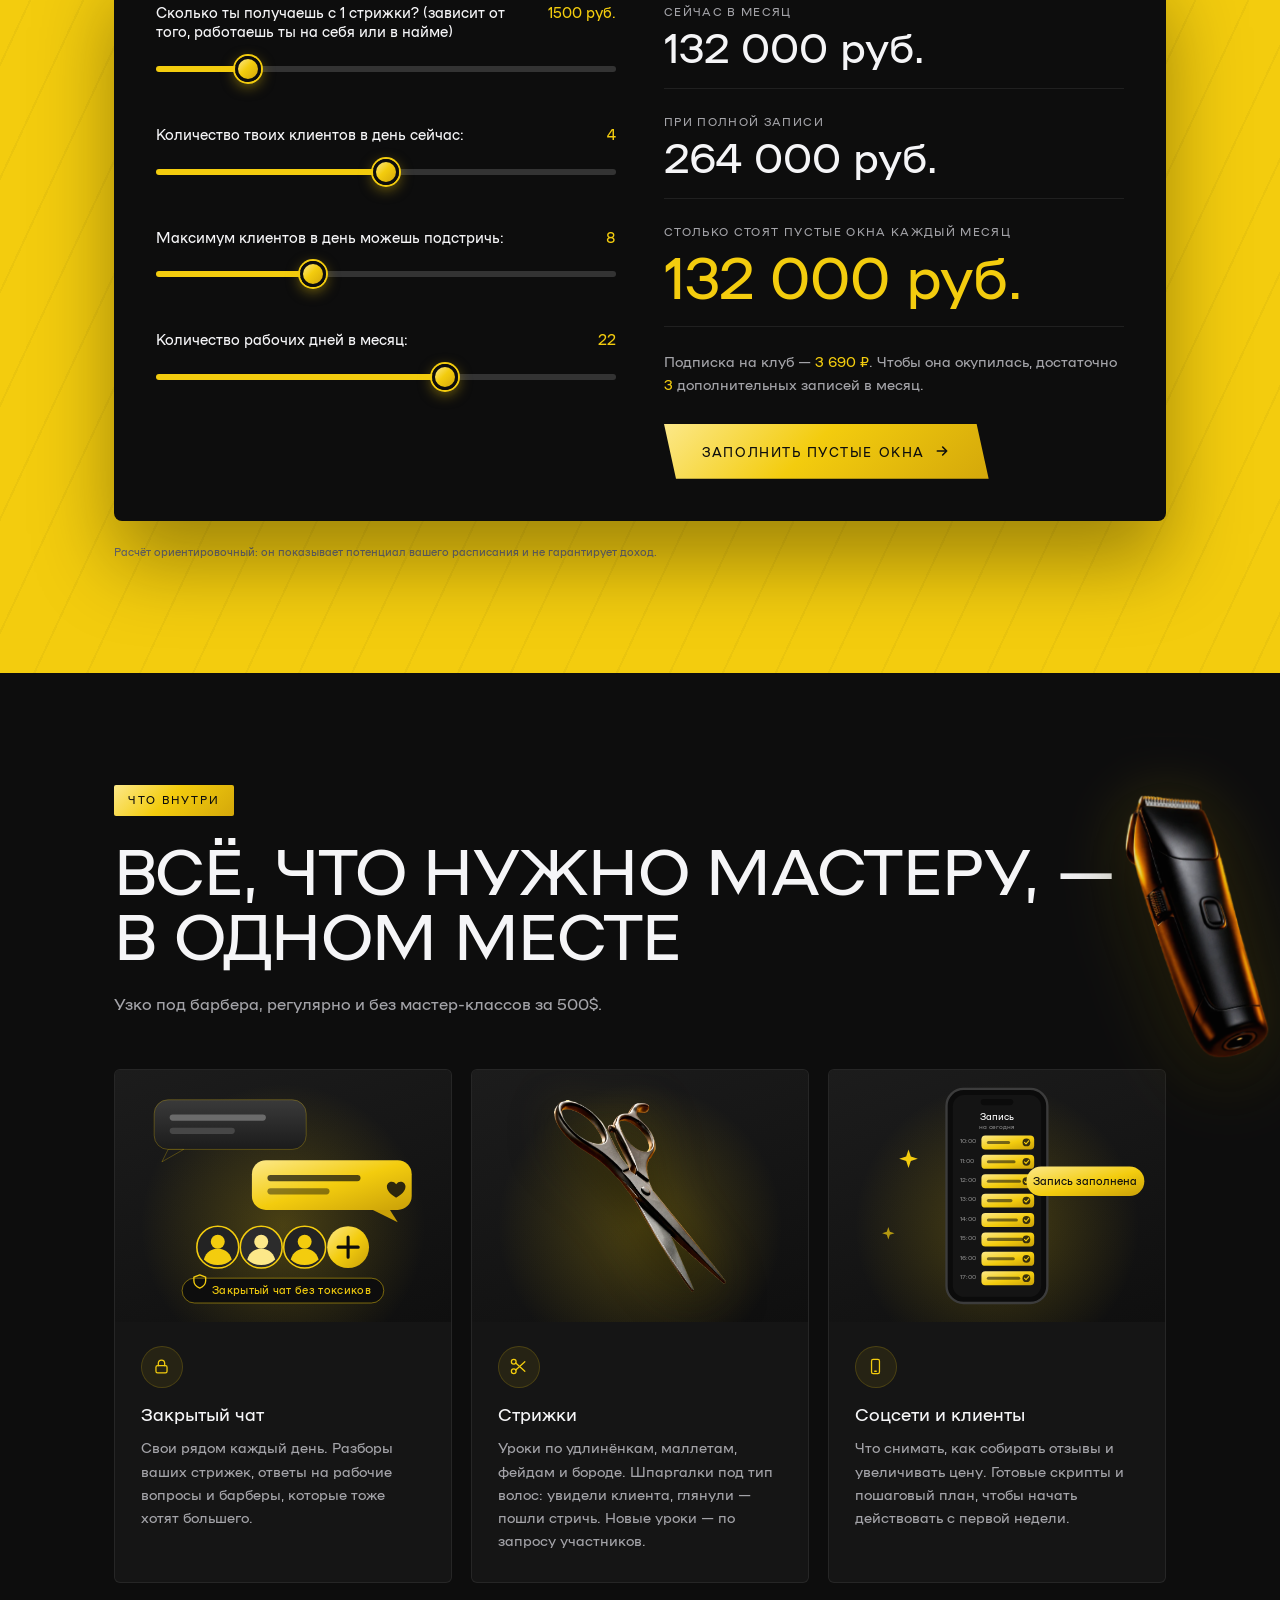
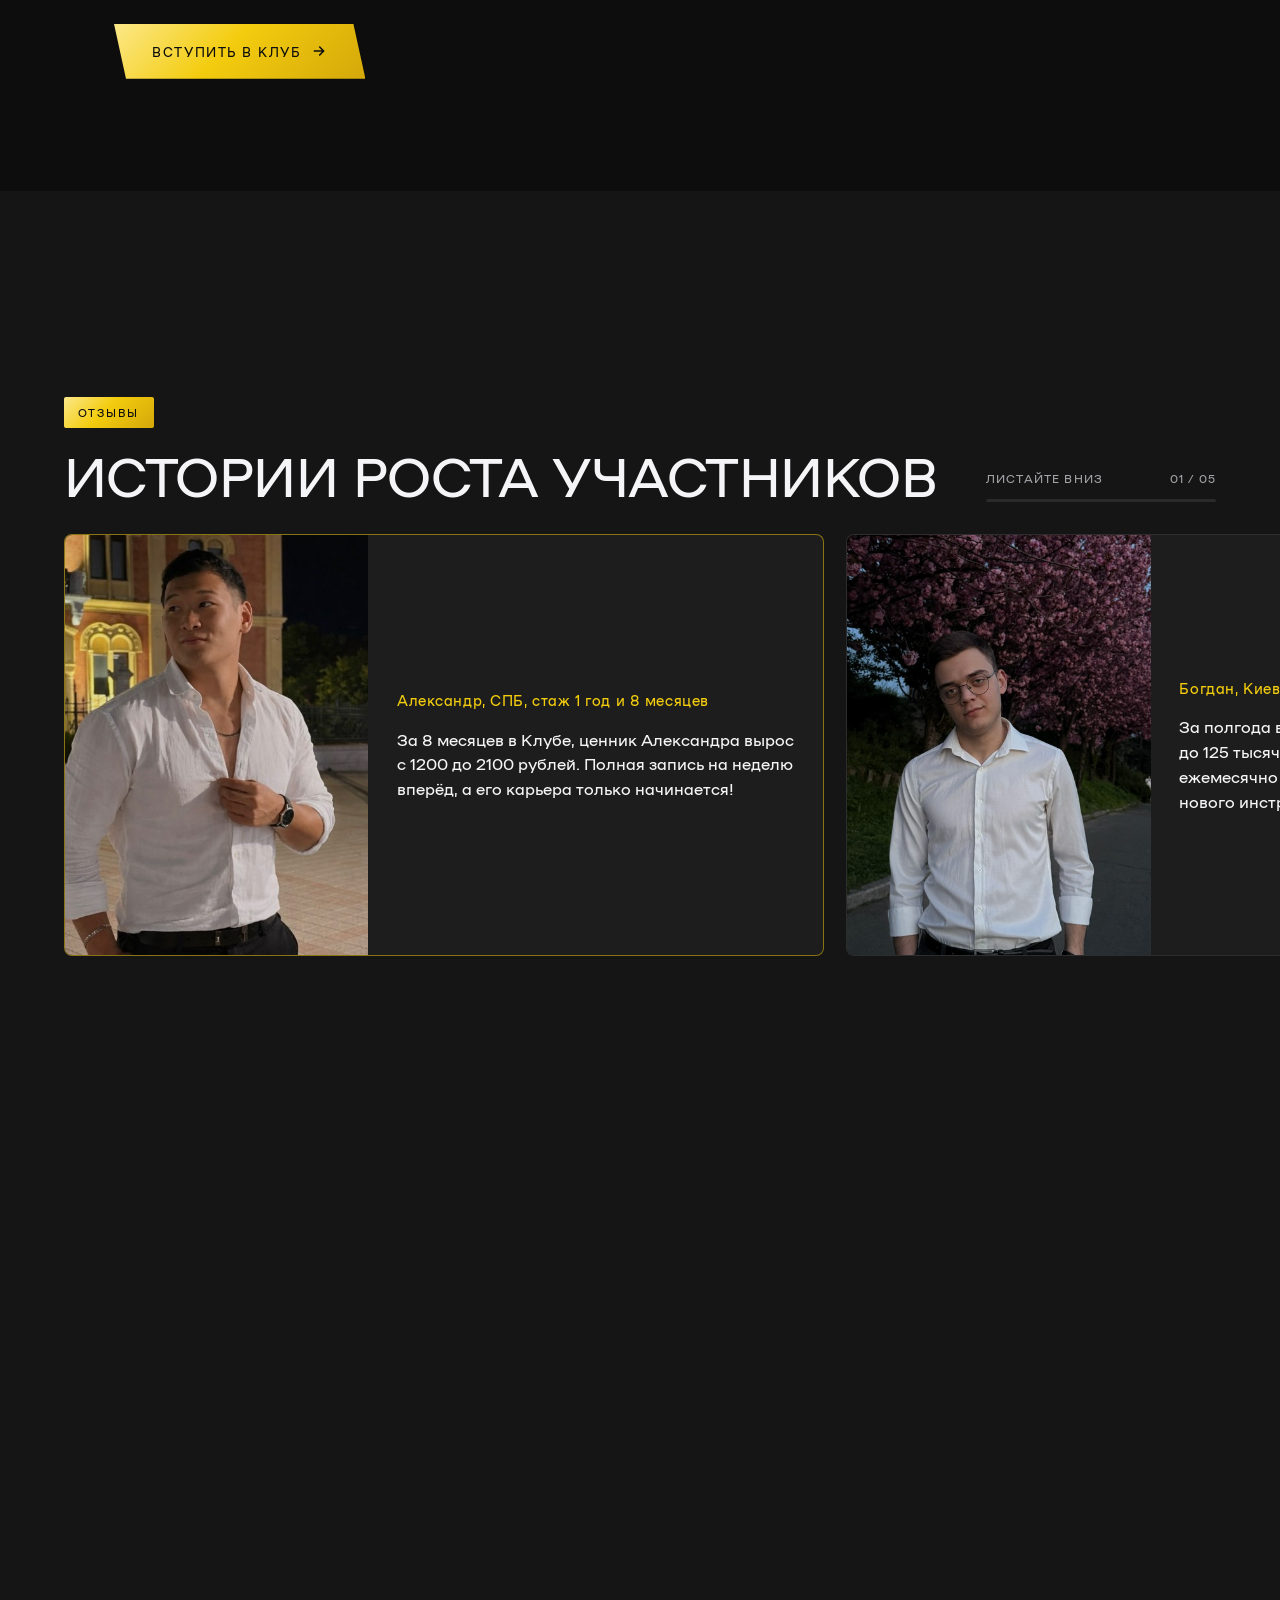
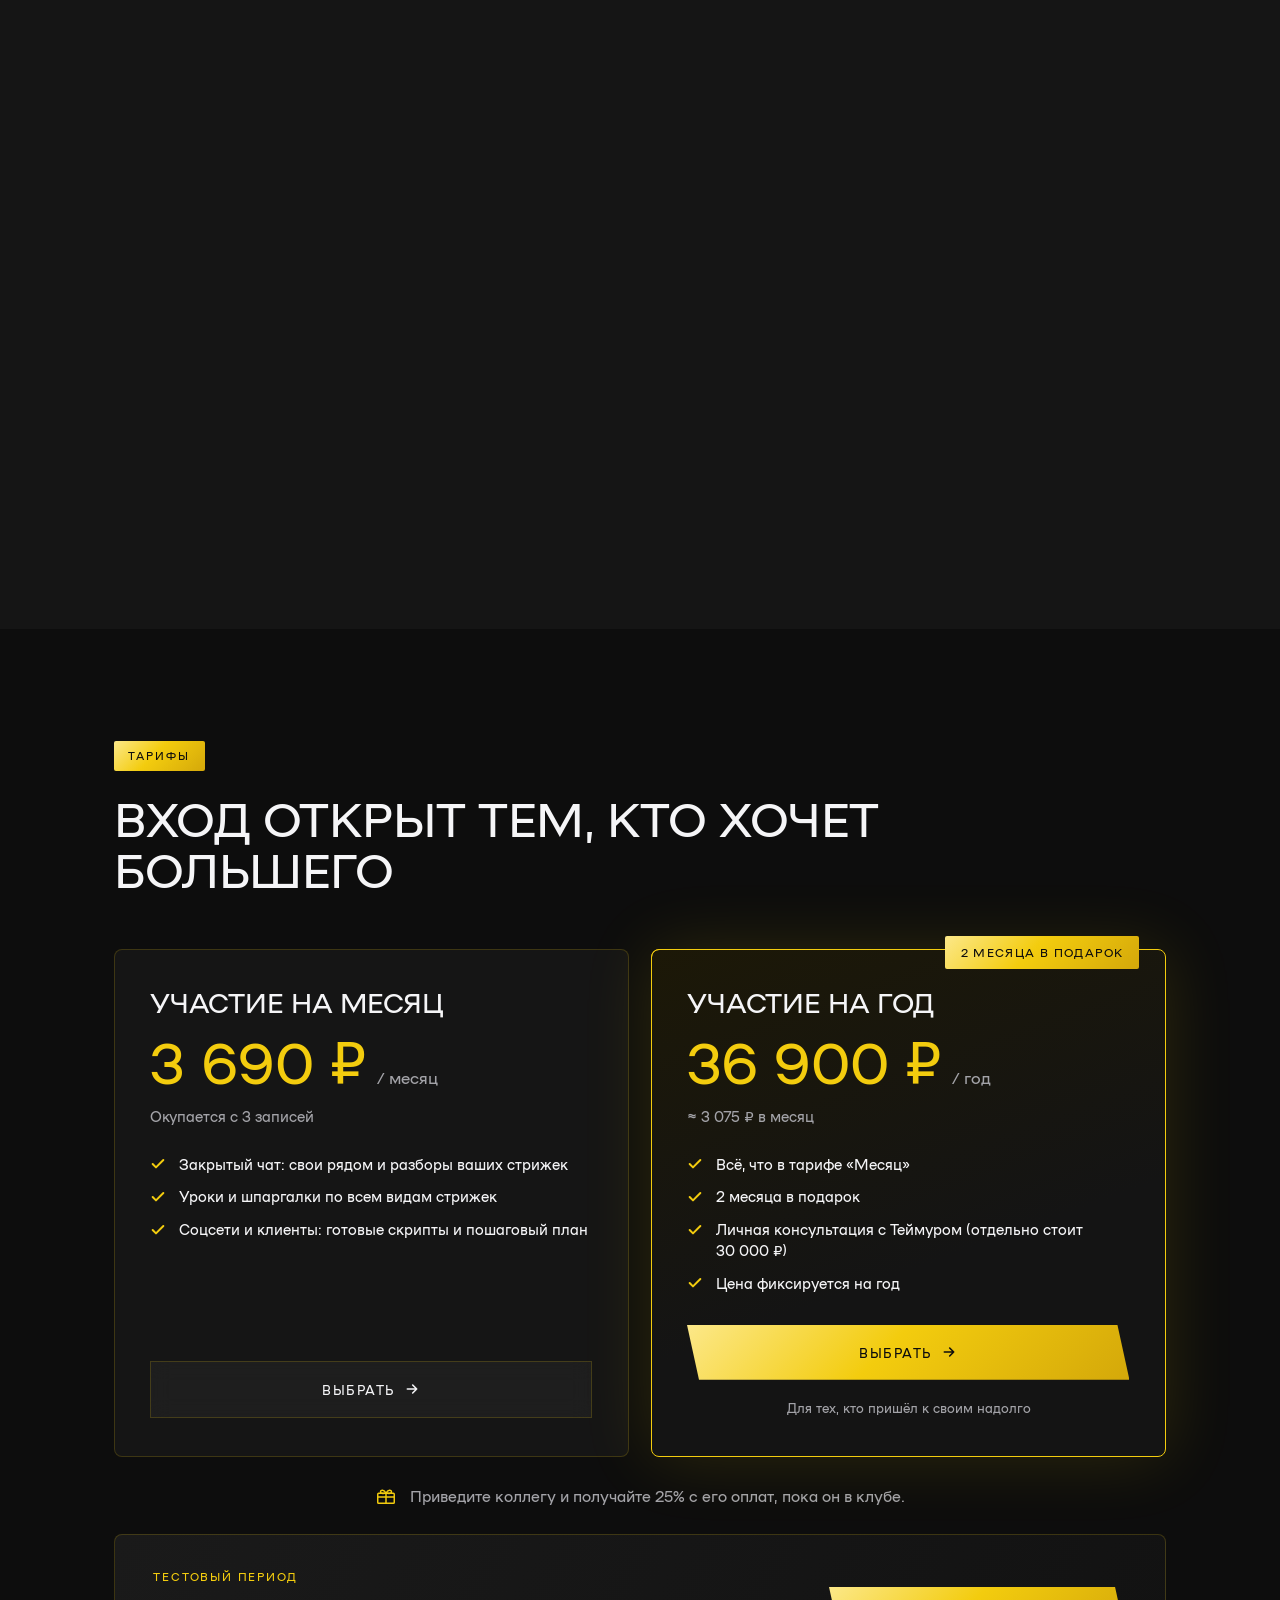
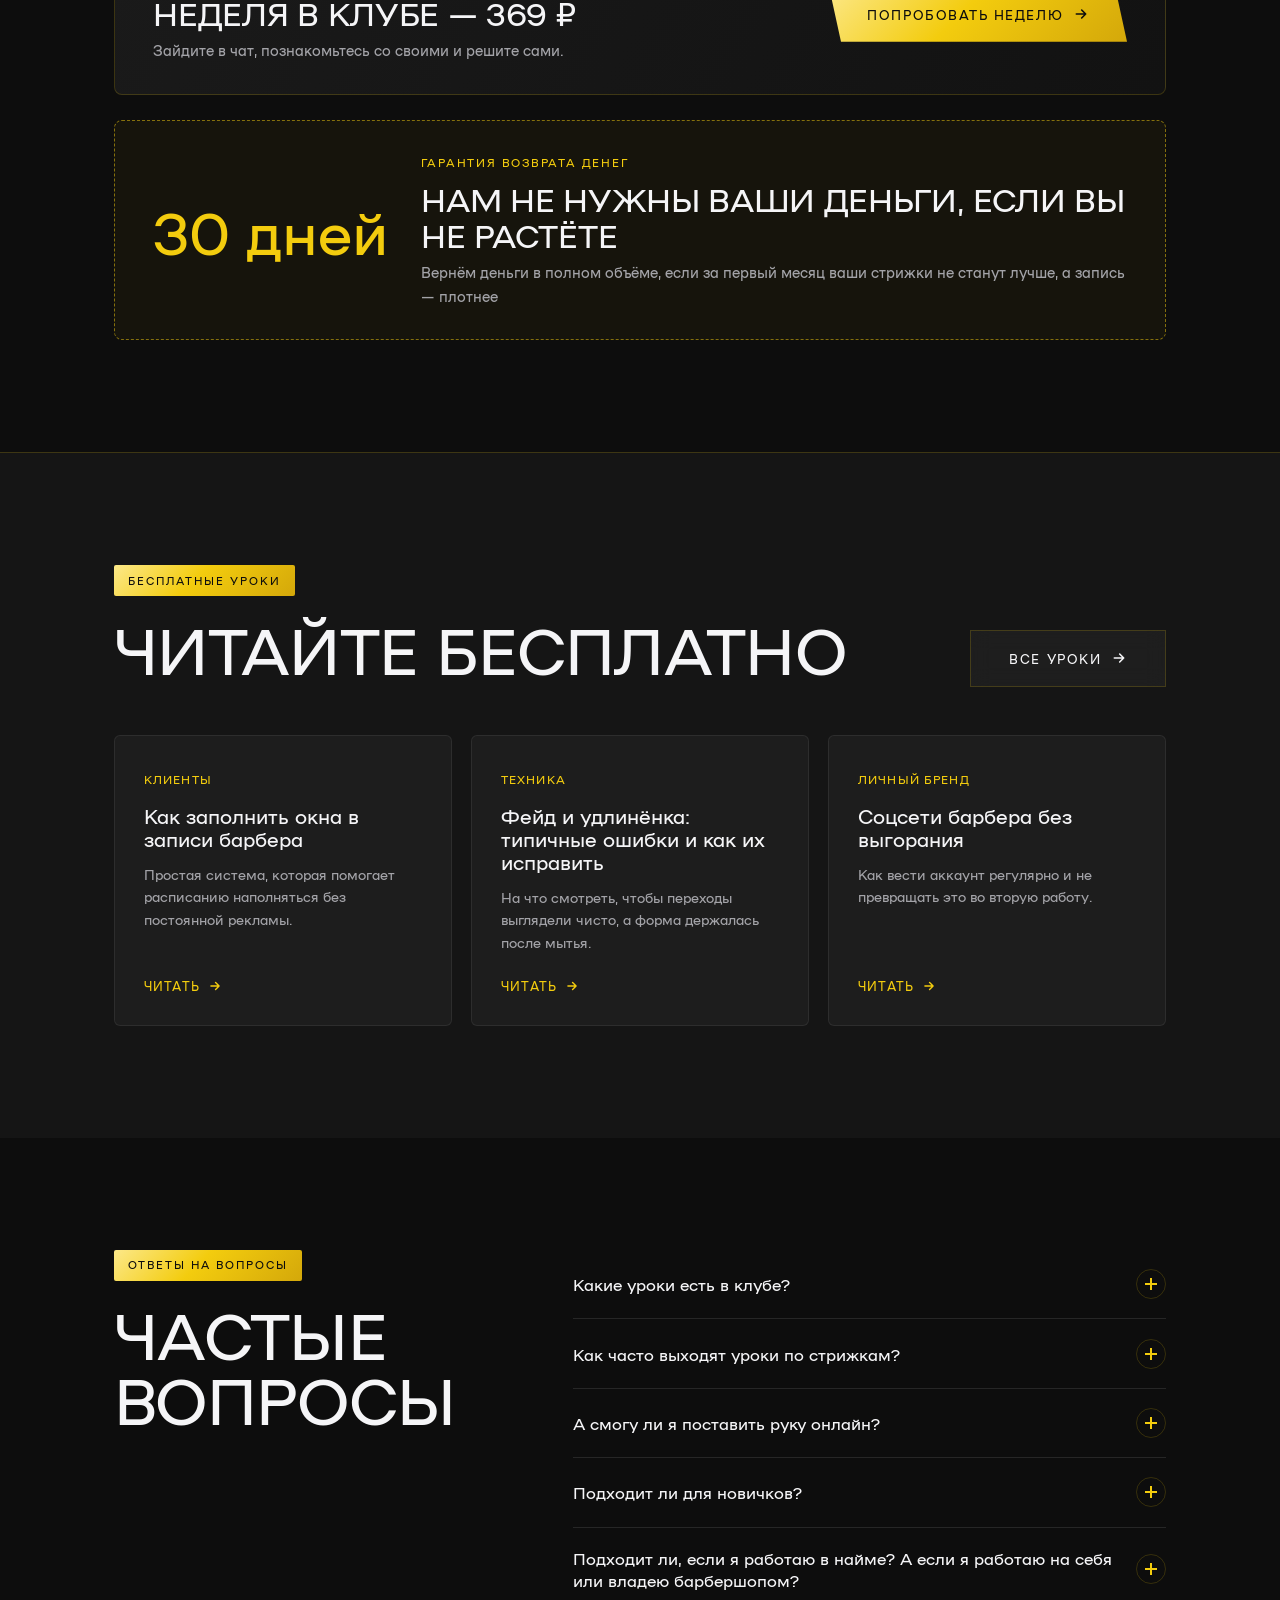
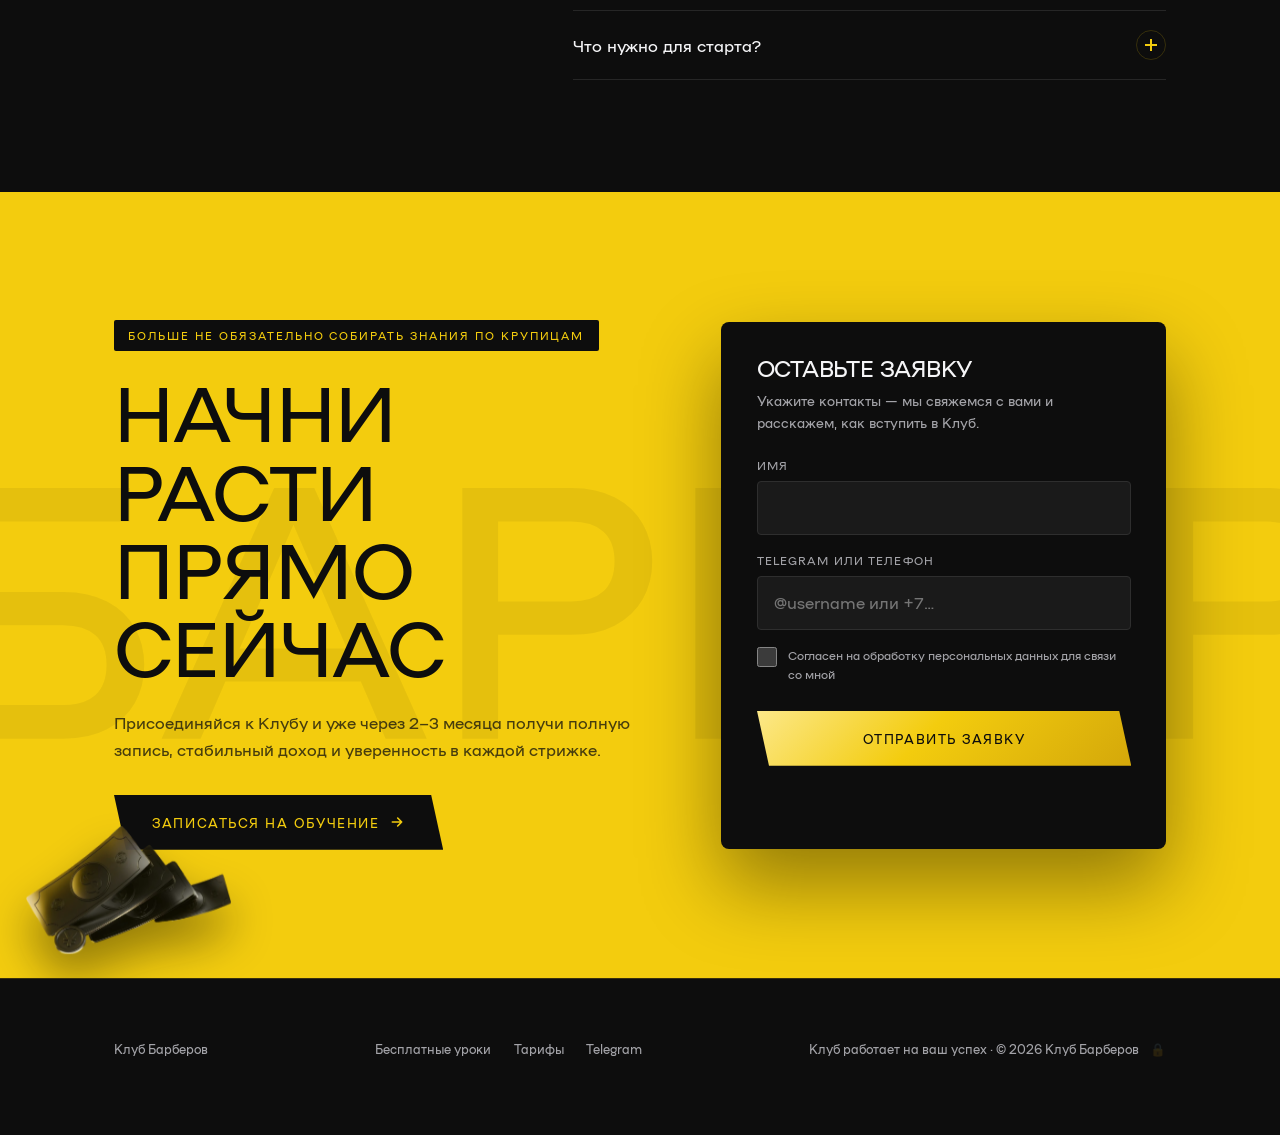
==== commit 86558c35: "Add files via upload" ====
--- a/index.html
+++ b/index.html
@@ -178,36 +178,29 @@
   </div>
 </section>
 
-<!-- PILLARS -->
-<section class="pillars" id="pillars">
-  <div class="wrap">
-    <h2 class="pillars-title"><span class="mask" data-mask><span>Нас учили стричь. Мы научим быть востребованными.</span></span></h2>
-    <div class="pillars-row">
-      <article class="pillar rv" data-tilt="9">
-        <div class="pillar-num">I</div>
-        <h3>Стрижки</h3>
-        <div class="pl-row"><span class="pl-label">Сейчас</span><p>Стрижёте по интуиции и не знаете, что получится в конце?</p></div>
-        <div class="pl-row pl-club"><span class="pl-label">В клубе</span><p>Научитесь подбирать стрижку и закроете все вопросы с удлиненками</p></div>
-        <div class="obj" aria-hidden="true"><img src="./assets/3d/deco-mum.webp" alt="" width="400" height="459" loading="lazy" decoding="async"></div>
-      </article>
-      <article class="pillar rv" data-tilt="9" style="--d:0.1s">
-        <div class="pillar-num">II</div>
-        <h3>Соцсети</h3>
-        <div class="pl-row"><span class="pl-label">Сейчас</span><p>Знаете, что «надо их вести», но не понимаете, что снимать, и бросаете это дело</p></div>
-        <div class="pl-row pl-club"><span class="pl-label">В клубе</span><p>Простая система без жизни в телефоне: что снимать и как превращать просмотры в записи.</p></div>
-        <div class="obj" aria-hidden="true"><img src="./assets/3d/long_hair.webp" alt="" width="400" height="540" loading="lazy" decoding="async"></div>
-      </article>
-      <article class="pillar rv" data-tilt="9" style="--d:0.2s">
-        <div class="pillar-num">III</div>
-        <h3>Деньги и доход</h3>
-        <div class="pl-row"><span class="pl-label">Сейчас</span><p>Полдня у пустого кресла, денег хватает до середины месяца, а поднять цену страшно.</p></div>
-        <div class="pl-row pl-club"><span class="pl-label">В клубе</span><p>Запись на 1–2 недели вперёд, клиенты, которые возвращаются, и цена, за которую не стыдно.</p></div>
-        <div class="obj" aria-hidden="true"><img src="./assets/3d/unnamed.webp" alt="" width="400" height="323" loading="lazy" decoding="async"></div>
-      </article>
-    </div>
-    <p class="pillars-foot rv">И всё это — <mark>не в одиночку</mark>. Рядом барберы, которые идут туда же.</p>
-  </div>
-</section>
+<!-- COMMUNITY SLIDES -->
+<section class="community-slides" id="community-slides">
+  <div class="wrap">
+    <div class="slides-head">
+      <span class="tag rv">Внутри клуба</span>
+      <h2><span class="mask" data-mask><span>Живое общение и полезные материалы</span></span></h2>
+      <p class="slides-intro">Общение, обратная связь и материалы для мастеров — в одном месте.</p>
+    </div>
+    <div class="community-carousel rv" aria-label="Слайд-шоу материалов клуба">
+      <button class="slide-arrow slide-prev" type="button" aria-label="Предыдущий слайд">‹</button>
+      <div class="slides-track">
+        <figure class="community-slide is-active"><img src="./assets/slideshow/chat-1.jpg" alt="Материалы и общение участников клуба" loading="lazy"><figcaption>Материалы и общение</figcaption></figure>
+        <figure class="community-slide"><img src="./assets/slideshow/chat-2.jpg" alt="Обсуждение контента и продвижения" loading="lazy"><figcaption>Контент и продвижение</figcaption></figure>
+        <figure class="community-slide"><img src="./assets/slideshow/chat-3.jpg" alt="Обратная связь участников" loading="lazy"><figcaption>Обратная связь</figcaption></figure>
+        <figure class="community-slide"><img src="./assets/slideshow/chat-4.jpg" alt="Рекомендации по созданию видео и субтитров" loading="lazy"><figcaption>Видео и субтитры</figcaption></figure>
+        <figure class="community-slide"><img src="./assets/slideshow/chat-5.jpg" alt="Отзывы и поддержка сообщества" loading="lazy"><figcaption>Поддержка сообщества</figcaption></figure>
+      </div>
+      <button class="slide-arrow slide-next" type="button" aria-label="Следующий слайд">›</button>
+      <div class="slide-dots" aria-label="Выбрать слайд"></div>
+    </div>
+  </div>
+</section>
+
 
 <!-- CALCULATOR -->
 <section class="calc" id="calc">
@@ -436,5 +429,29 @@
 <script src="./js/config.js"></script>
 <script src="./js/track.js"></script>
 <script src="./js/main.js" defer></script>
+
+<script>
+(() => {
+  const carousel = document.querySelector('.community-carousel');
+  if (!carousel) return;
+  const slides = [...carousel.querySelectorAll('.community-slide')];
+  const dotsWrap = carousel.querySelector('.slide-dots');
+  let current = 0;
+  slides.forEach((_, i) => {
+    const dot = document.createElement('button');
+    dot.className = 'slide-dot' + (i === 0 ? ' is-active' : '');
+    dot.type = 'button'; dot.setAttribute('aria-label', 'Слайд ' + (i + 1));
+    dot.addEventListener('click', () => show(i)); dotsWrap.appendChild(dot);
+  });
+  const dots = [...dotsWrap.querySelectorAll('.slide-dot')];
+  function show(i) { current = (i + slides.length) % slides.length; slides.forEach((s,n)=>s.classList.toggle('is-active',n===current)); dots.forEach((d,n)=>d.classList.toggle('is-active',n===current)); }
+  carousel.querySelector('.slide-prev').addEventListener('click',()=>show(current-1));
+  carousel.querySelector('.slide-next').addEventListener('click',()=>show(current+1));
+  let startX = null;
+  const track = carousel.querySelector('.slides-track');
+  track.addEventListener('touchstart',e=>{startX=e.changedTouches[0].clientX},{passive:true});
+  track.addEventListener('touchend',e=>{if(startX===null)return;const dx=e.changedTouches[0].clientX-startX;if(Math.abs(dx)>40)show(current+(dx<0?1:-1));startX=null},{passive:true});
+})();
+</script>
 </body>
 </html>
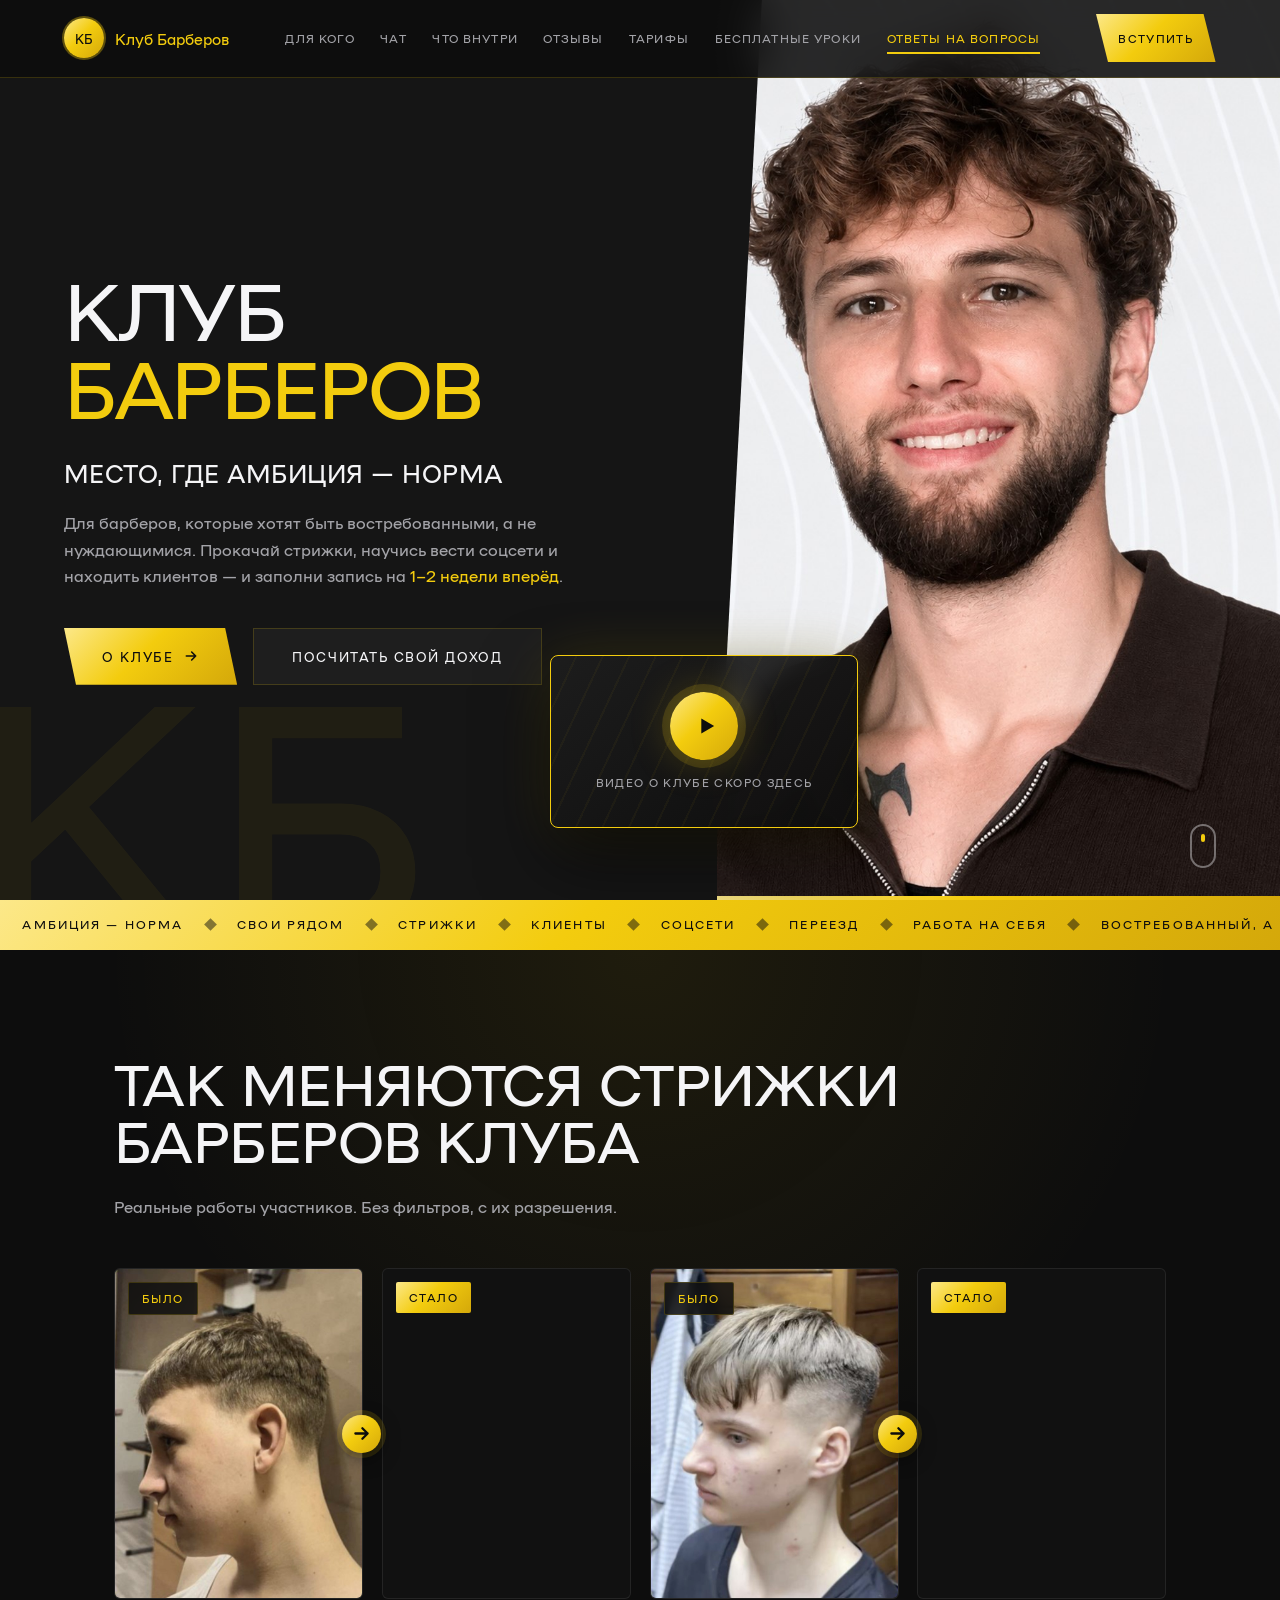
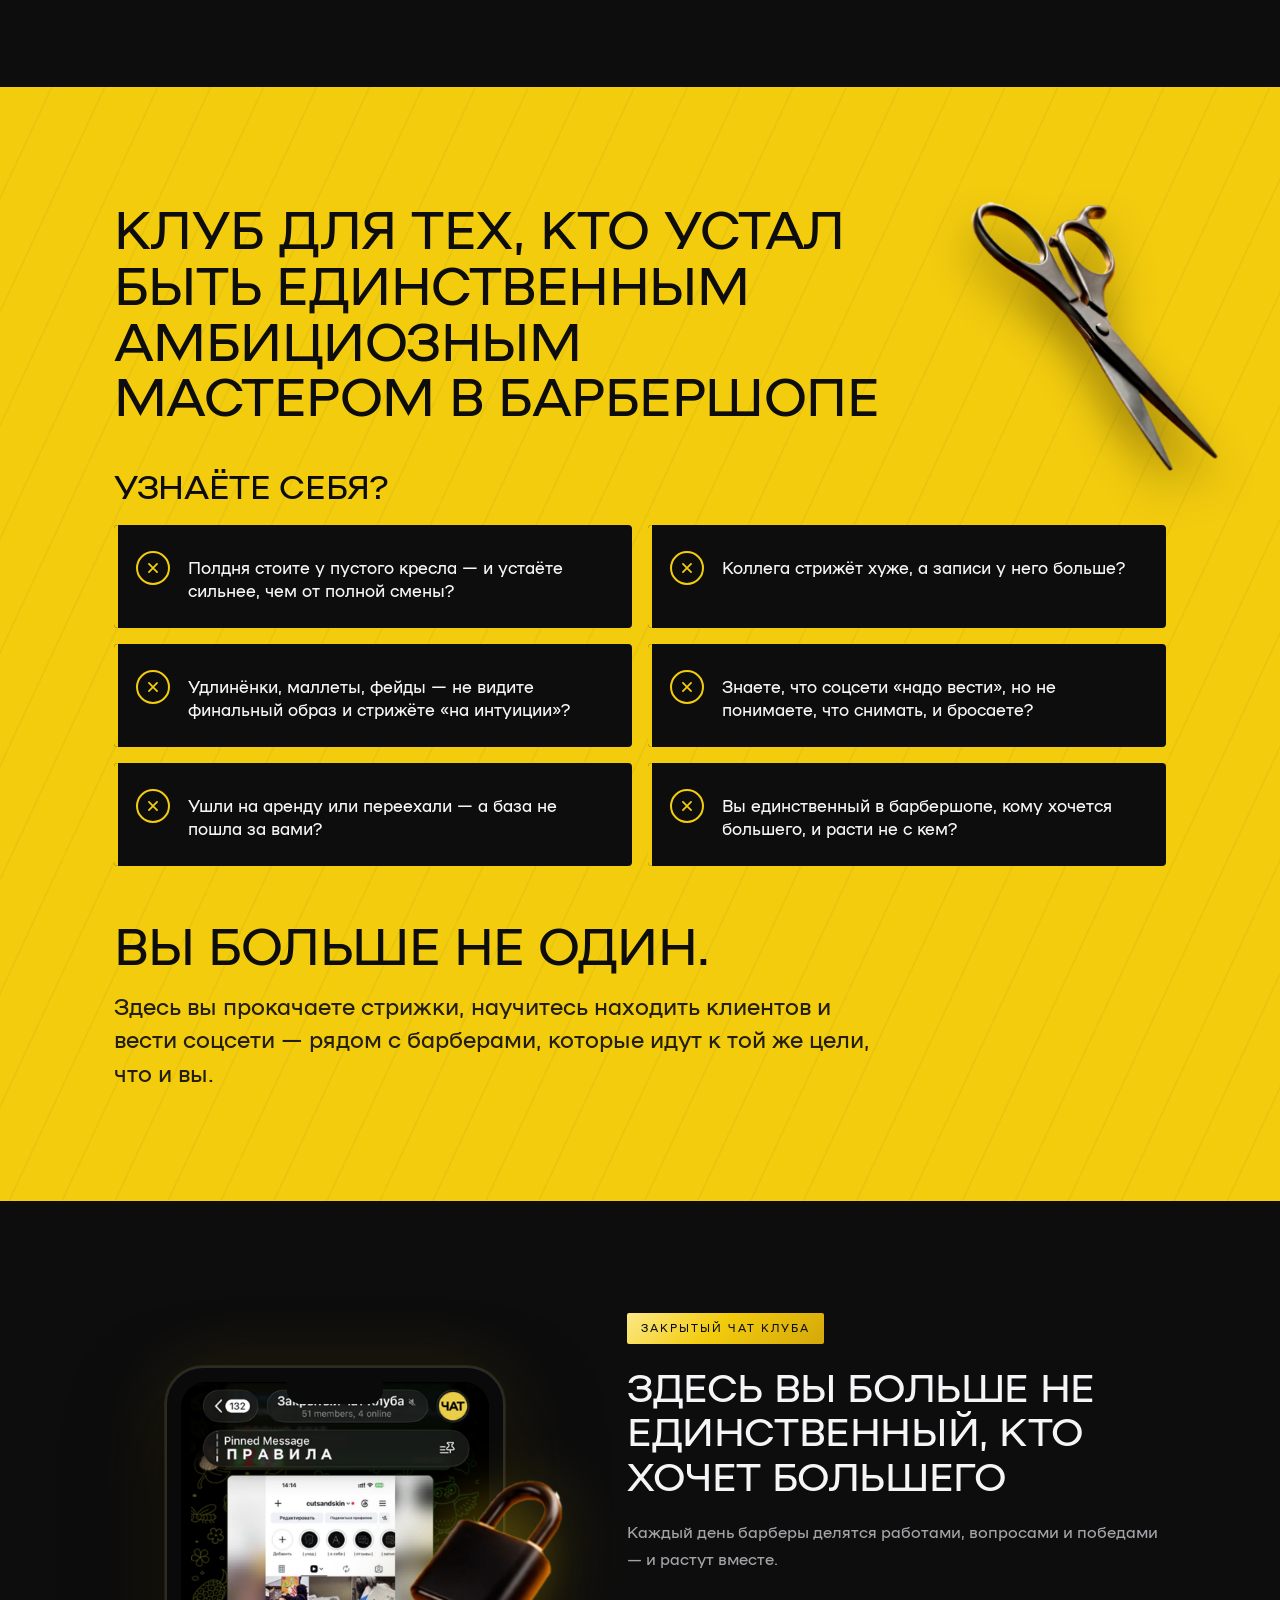
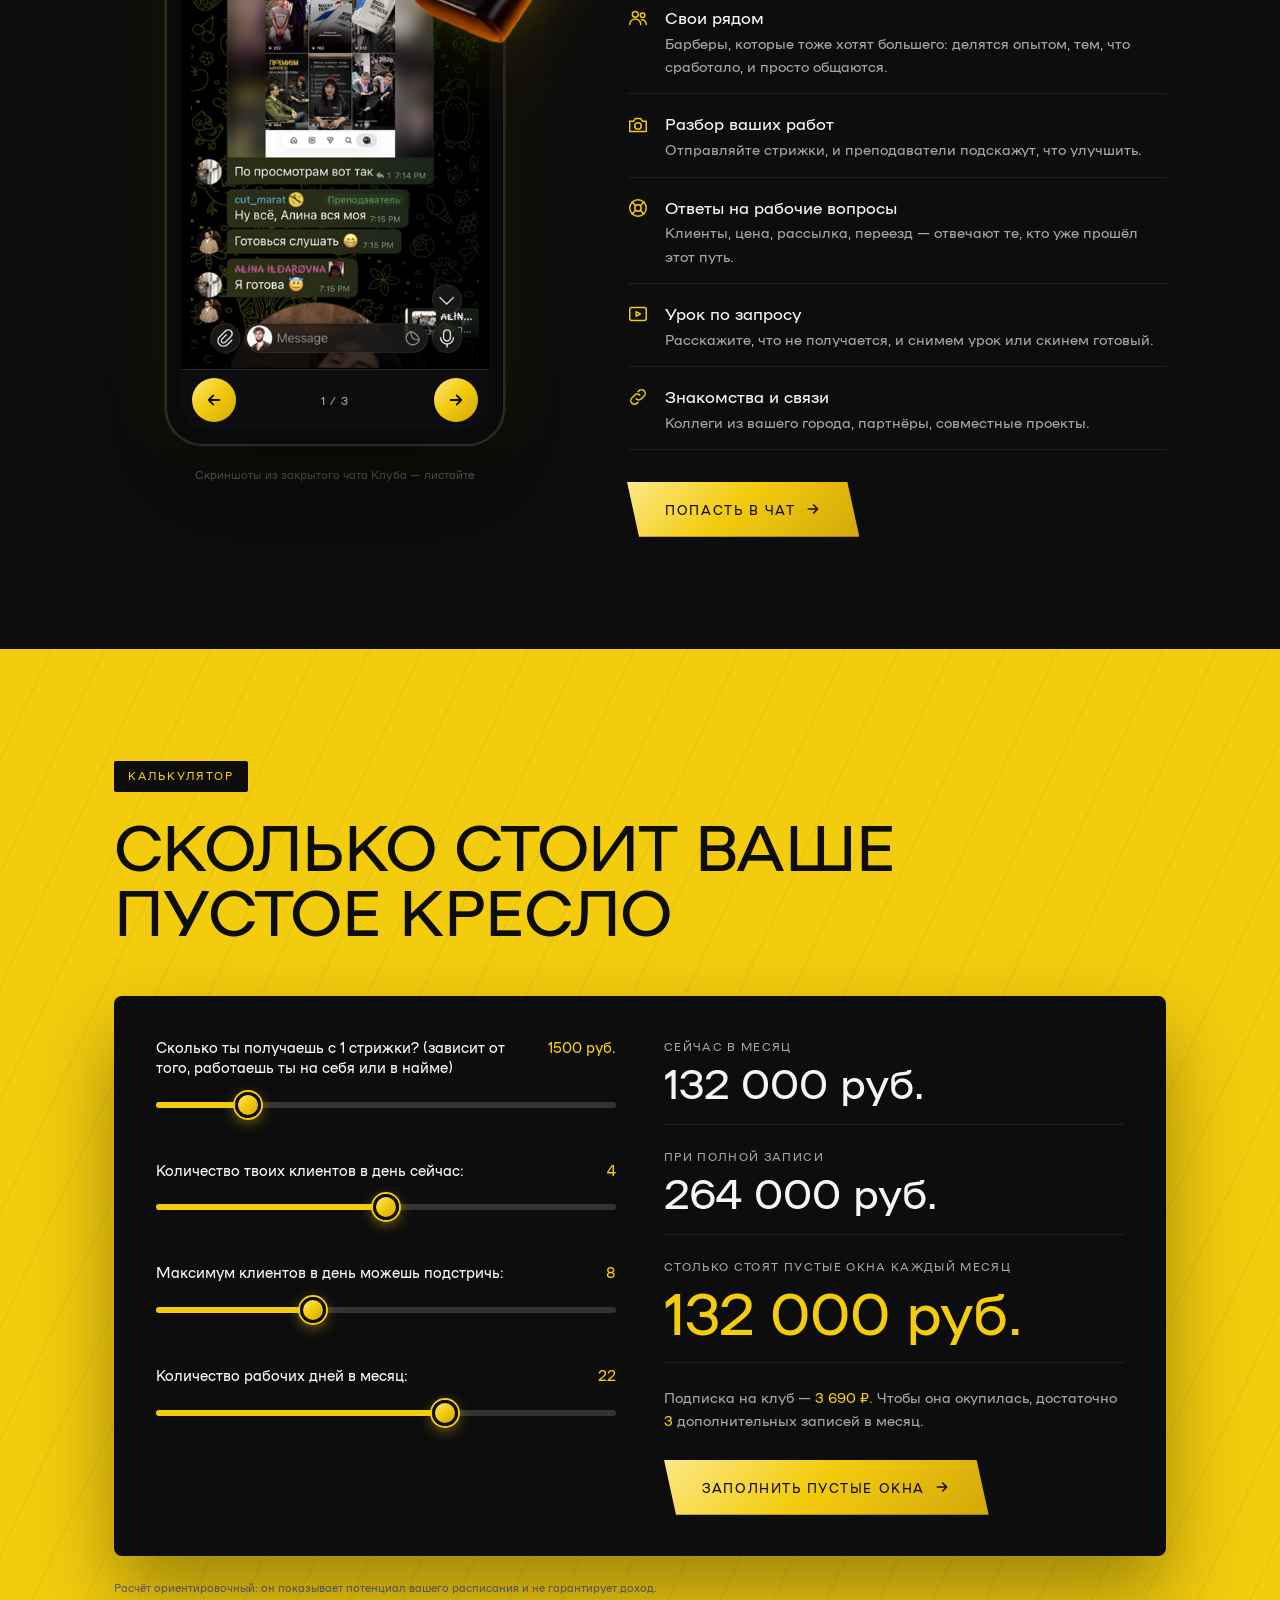
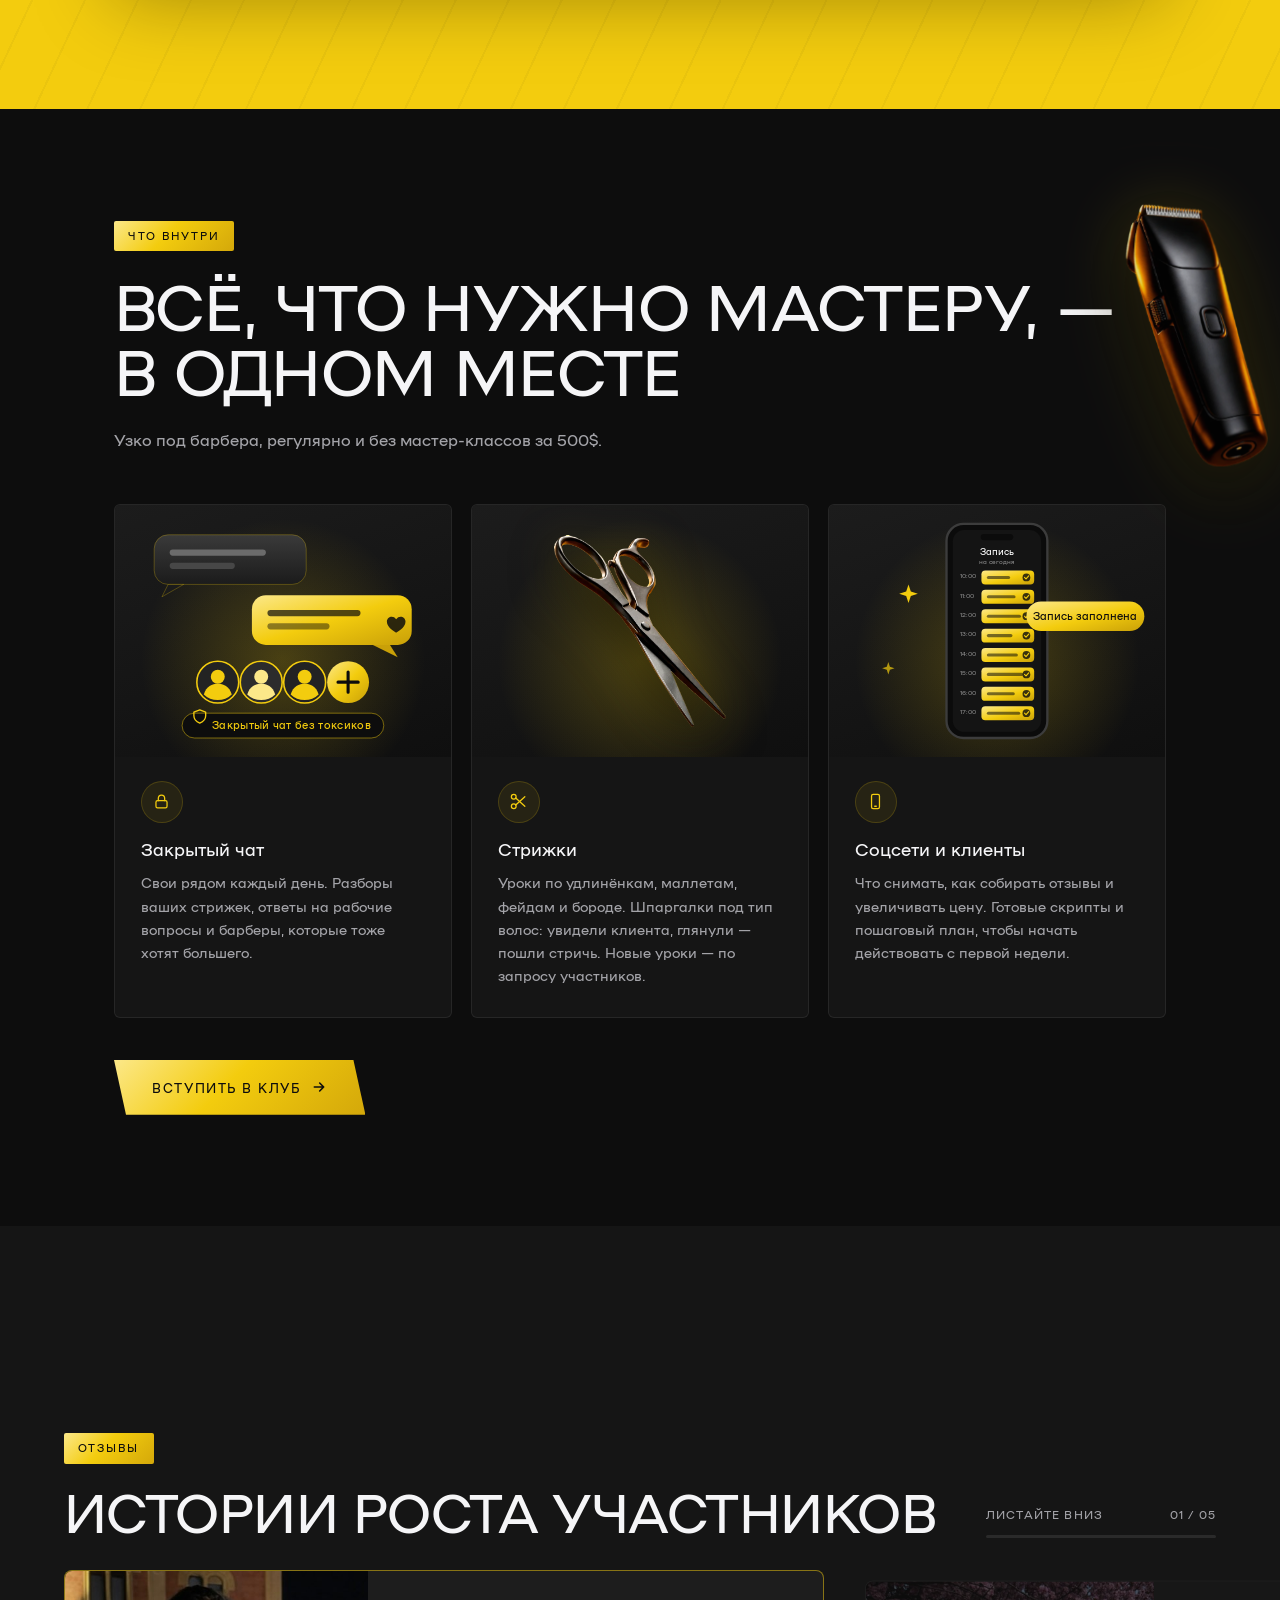
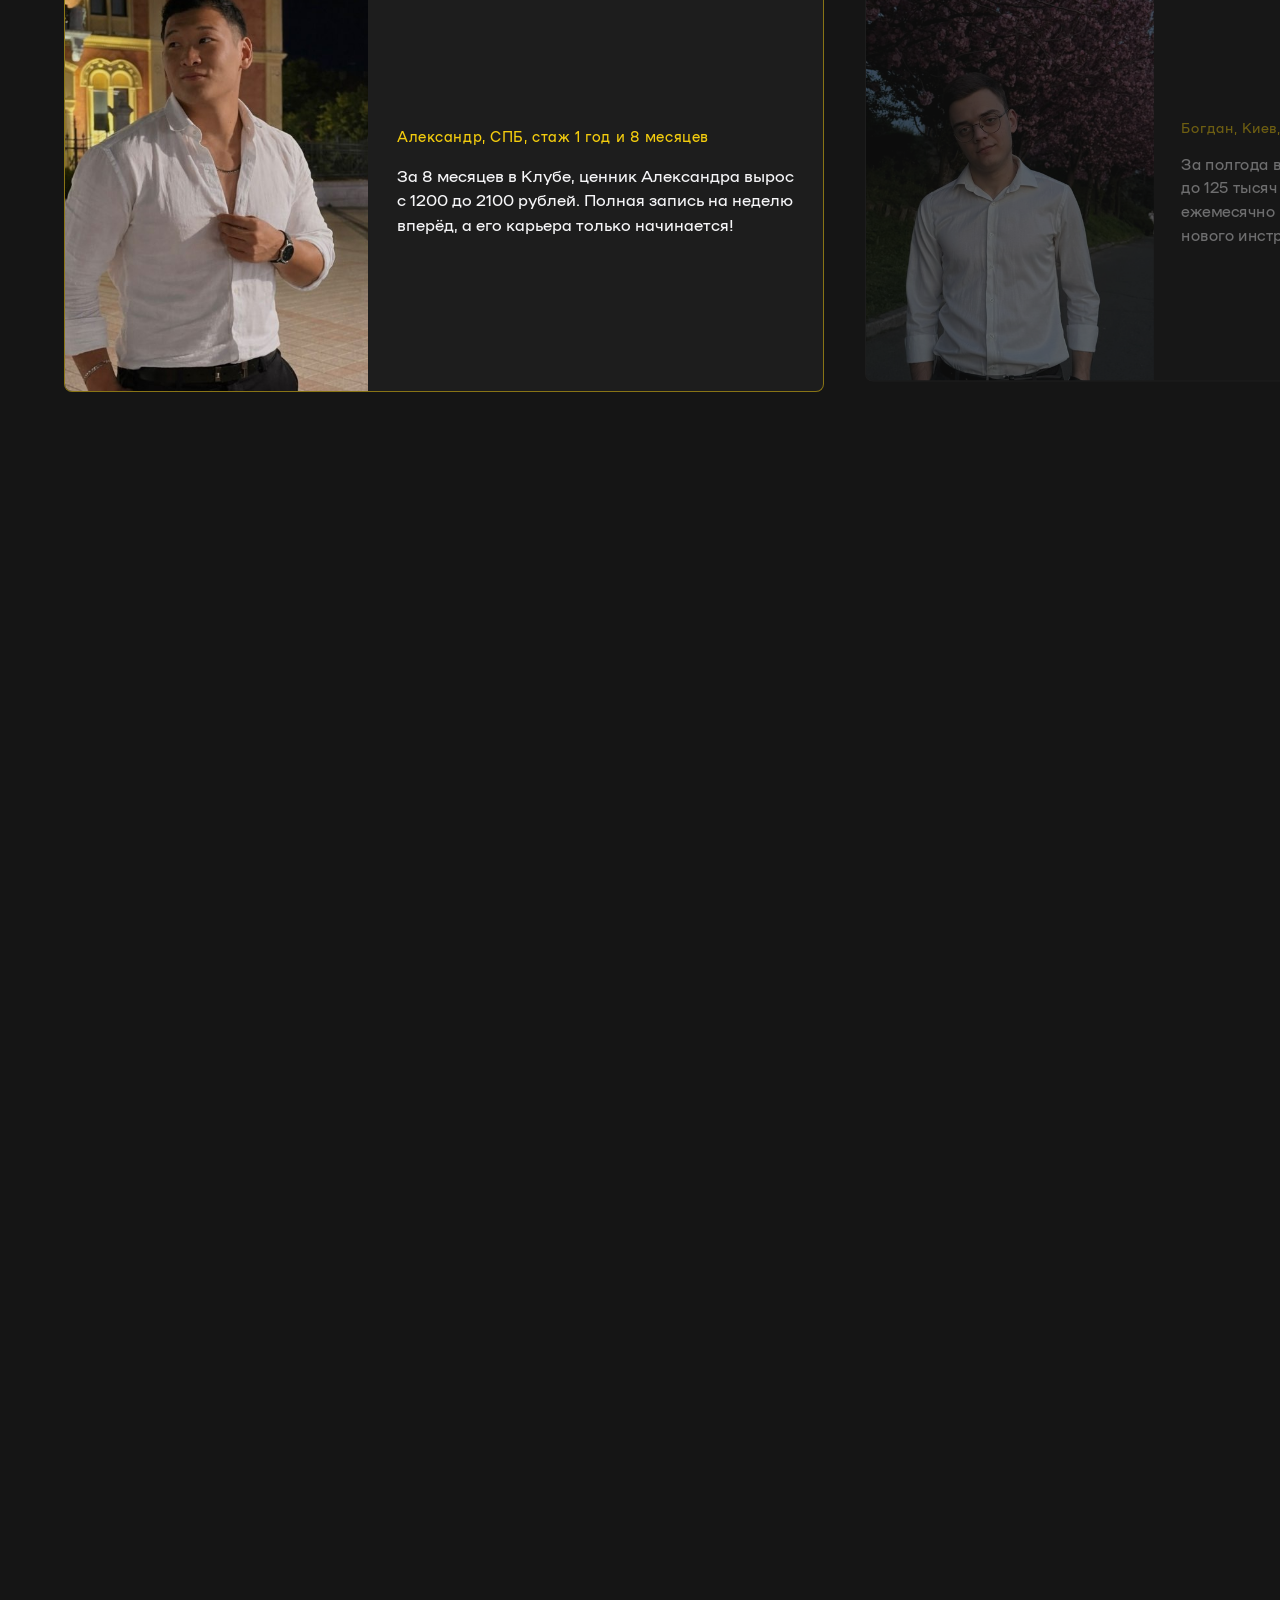
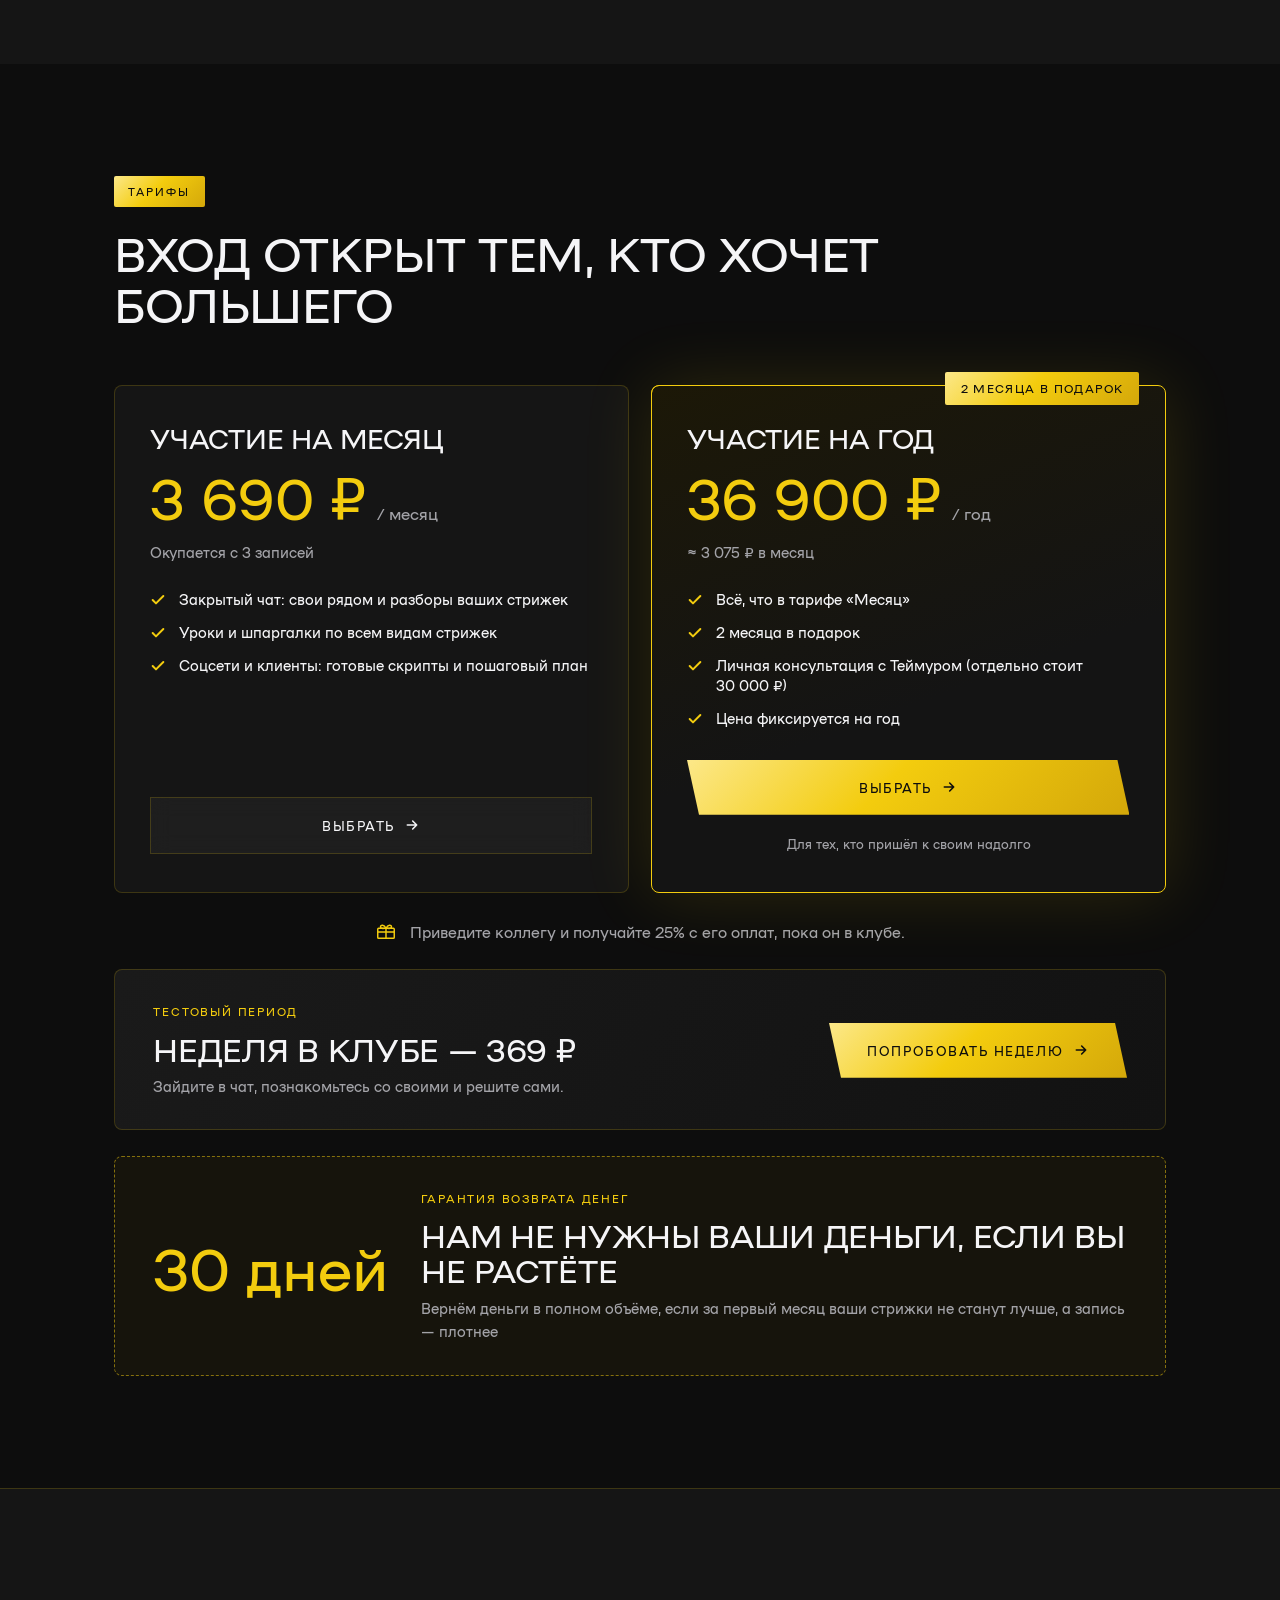
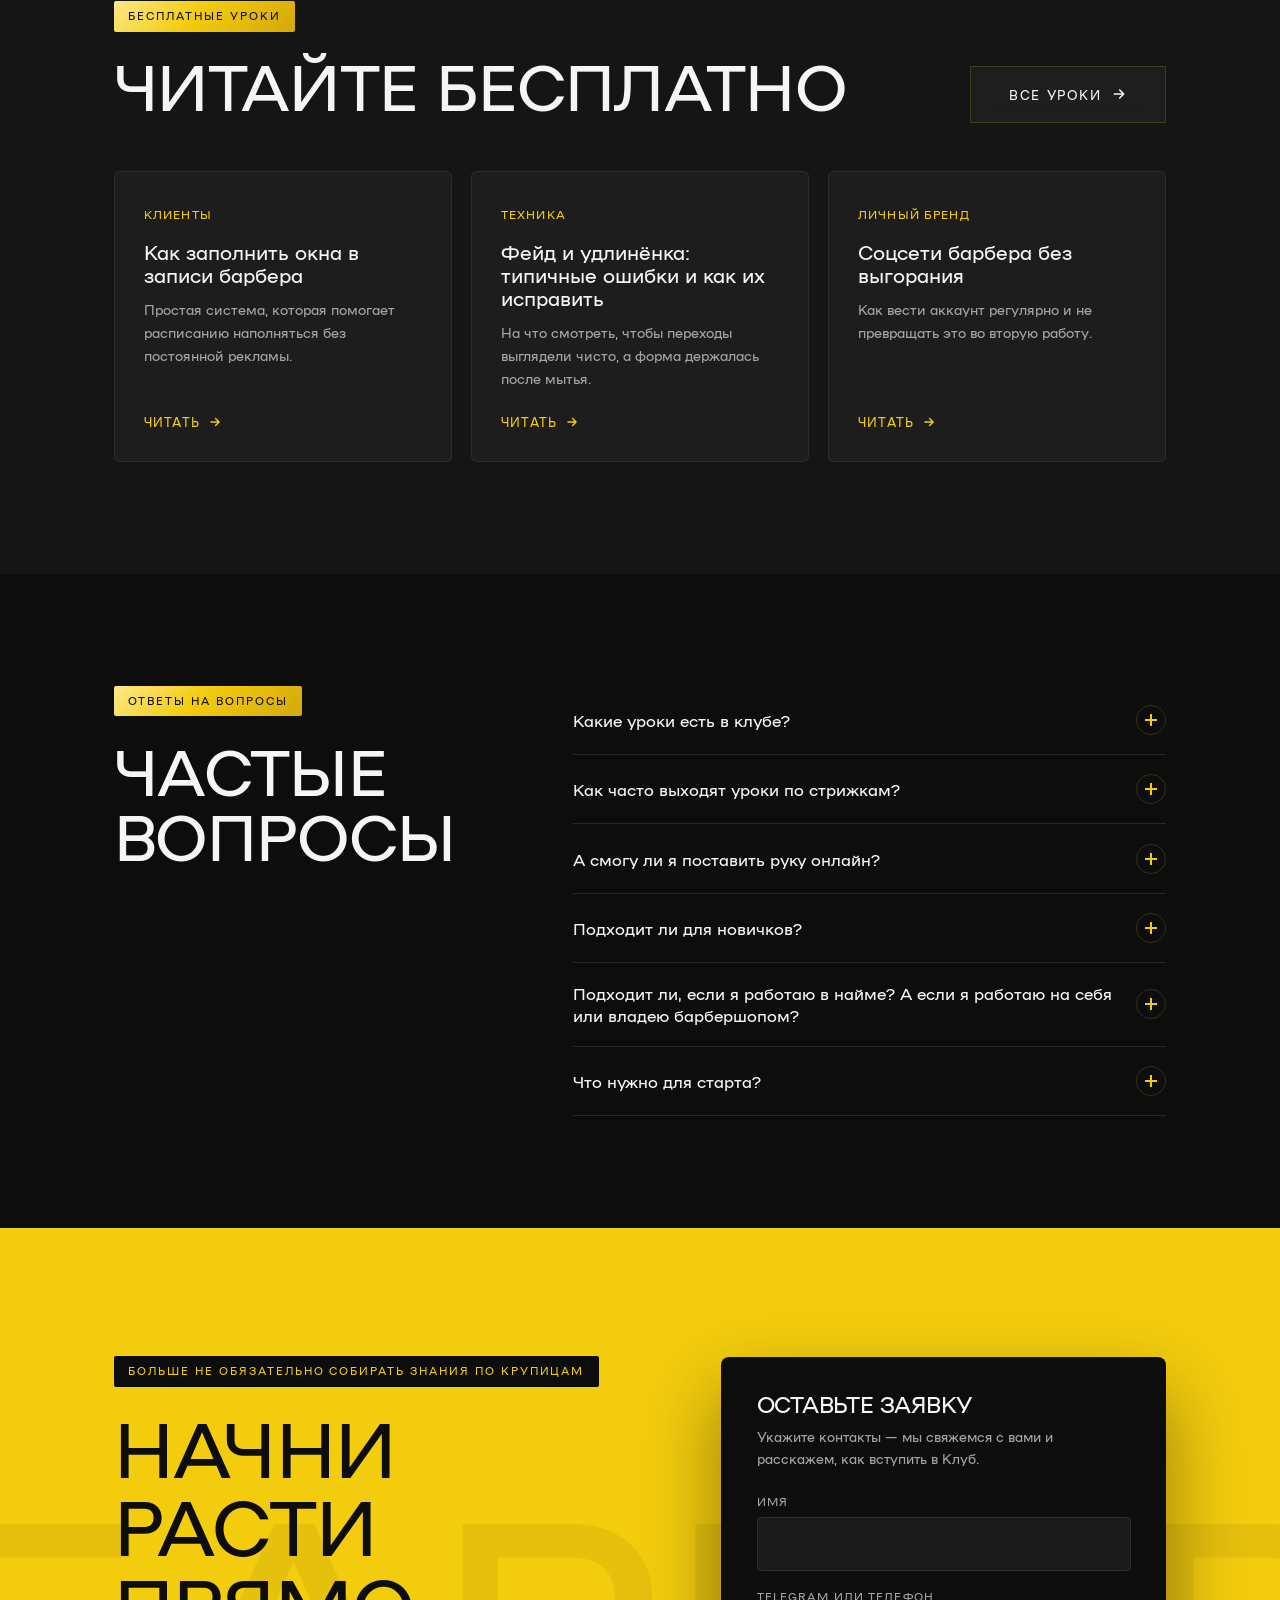
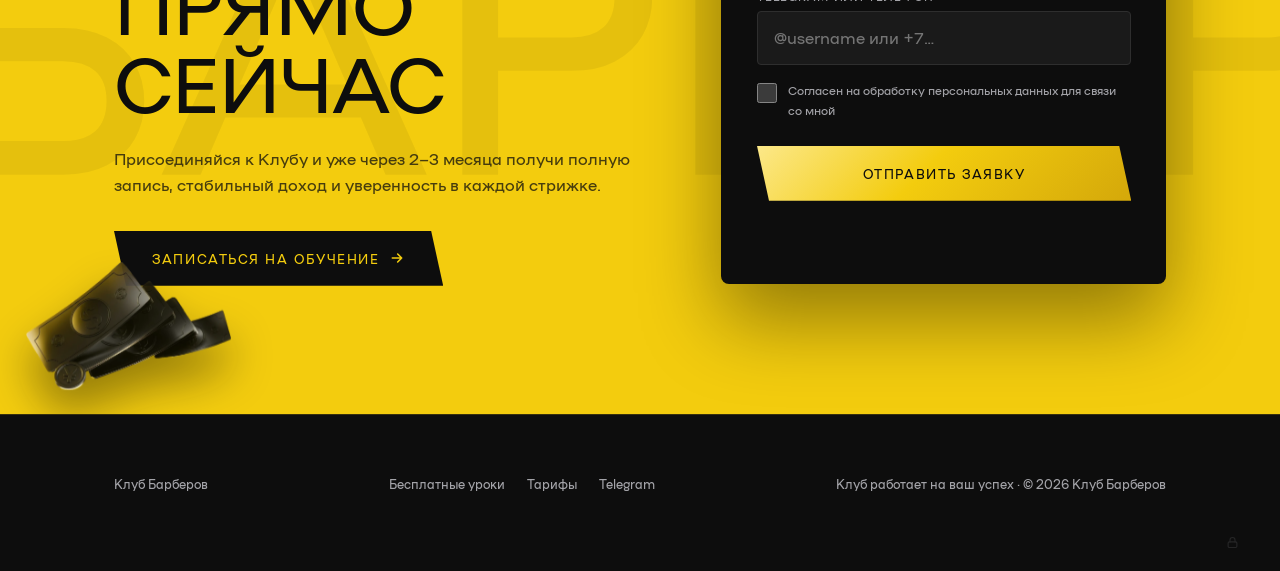
==== commit 17b0b5e2: "Add files via upload" ====
--- a/index.html
+++ b/index.html
@@ -75,7 +75,7 @@
     </div>
   </div>
   <div class="hero-vis">
-    <img class="hero-me" id="hero-me" src="./assets/img/teymur.jpg?v=3" alt="Теймур — основатель Клуба Барберов" width="1000" height="1000" fetchpriority="high" decoding="async">
+    <img class="hero-me" id="hero-me" src="./assets/img/teymur.jpg?v=4" alt="Теймур — основатель Клуба Барберов" width="1254" height="1254" fetchpriority="high" decoding="async">
     <i class="hero-slant" aria-hidden="true"></i>
   </div>
   <div class="vsl" id="vsl">
@@ -177,30 +177,6 @@
     </div>
   </div>
 </section>
-
-<!-- COMMUNITY SLIDES -->
-<section class="community-slides" id="community-slides">
-  <div class="wrap">
-    <div class="slides-head">
-      <span class="tag rv">Внутри клуба</span>
-      <h2><span class="mask" data-mask><span>Живое общение и полезные материалы</span></span></h2>
-      <p class="slides-intro">Общение, обратная связь и материалы для мастеров — в одном месте.</p>
-    </div>
-    <div class="community-carousel rv" aria-label="Слайд-шоу материалов клуба">
-      <button class="slide-arrow slide-prev" type="button" aria-label="Предыдущий слайд">‹</button>
-      <div class="slides-track">
-        <figure class="community-slide is-active"><img src="./assets/slideshow/chat-1.jpg" alt="Материалы и общение участников клуба" loading="lazy"><figcaption>Материалы и общение</figcaption></figure>
-        <figure class="community-slide"><img src="./assets/slideshow/chat-2.jpg" alt="Обсуждение контента и продвижения" loading="lazy"><figcaption>Контент и продвижение</figcaption></figure>
-        <figure class="community-slide"><img src="./assets/slideshow/chat-3.jpg" alt="Обратная связь участников" loading="lazy"><figcaption>Обратная связь</figcaption></figure>
-        <figure class="community-slide"><img src="./assets/slideshow/chat-4.jpg" alt="Рекомендации по созданию видео и субтитров" loading="lazy"><figcaption>Видео и субтитры</figcaption></figure>
-        <figure class="community-slide"><img src="./assets/slideshow/chat-5.jpg" alt="Отзывы и поддержка сообщества" loading="lazy"><figcaption>Поддержка сообщества</figcaption></figure>
-      </div>
-      <button class="slide-arrow slide-next" type="button" aria-label="Следующий слайд">›</button>
-      <div class="slide-dots" aria-label="Выбрать слайд"></div>
-    </div>
-  </div>
-</section>
-
 
 <!-- CALCULATOR -->
 <section class="calc" id="calc">
@@ -412,7 +388,7 @@
 
 </main>
 
-<footer class="foot">
+<footer class="foot"><a class="foot-lock" href="./admin.html" rel="nofollow" aria-label="Служебный вход"><svg viewBox="0 0 24 24" aria-hidden="true"><rect x="5" y="11" width="14" height="9" rx="2"/><path d="M8 11V8a4 4 0 0 1 8 0v3"/></svg></a>
   <div class="wrap">
     <a href="#top" class="logo" title="В начало страницы">Клуб Барберов</a>
     <nav aria-label="Нижняя навигация">
@@ -420,7 +396,7 @@
       <a href="#pricing" title="Тарифы">Тарифы</a>
       <a href="https://t.me/teymur_barber/4397" target="_blank" rel="noopener noreferrer" title="Telegram Клуба" data-goal="cta_click" data-link="join">Telegram</a>
     </nav>
-    <p>Клуб работает на ваш успех · © 2026 Клуб Барберов <a class="admin-secret" href="./admin.html" aria-label="Вход для администратора" title="">🔒</a></p>
+    <p>Клуб работает на ваш успех · © 2026 Клуб Барберов</p>
   </div>
 </footer>
 
@@ -429,29 +405,5 @@
 <script src="./js/config.js"></script>
 <script src="./js/track.js"></script>
 <script src="./js/main.js" defer></script>
-
-<script>
-(() => {
-  const carousel = document.querySelector('.community-carousel');
-  if (!carousel) return;
-  const slides = [...carousel.querySelectorAll('.community-slide')];
-  const dotsWrap = carousel.querySelector('.slide-dots');
-  let current = 0;
-  slides.forEach((_, i) => {
-    const dot = document.createElement('button');
-    dot.className = 'slide-dot' + (i === 0 ? ' is-active' : '');
-    dot.type = 'button'; dot.setAttribute('aria-label', 'Слайд ' + (i + 1));
-    dot.addEventListener('click', () => show(i)); dotsWrap.appendChild(dot);
-  });
-  const dots = [...dotsWrap.querySelectorAll('.slide-dot')];
-  function show(i) { current = (i + slides.length) % slides.length; slides.forEach((s,n)=>s.classList.toggle('is-active',n===current)); dots.forEach((d,n)=>d.classList.toggle('is-active',n===current)); }
-  carousel.querySelector('.slide-prev').addEventListener('click',()=>show(current-1));
-  carousel.querySelector('.slide-next').addEventListener('click',()=>show(current+1));
-  let startX = null;
-  const track = carousel.querySelector('.slides-track');
-  track.addEventListener('touchstart',e=>{startX=e.changedTouches[0].clientX},{passive:true});
-  track.addEventListener('touchend',e=>{if(startX===null)return;const dx=e.changedTouches[0].clientX-startX;if(Math.abs(dx)>40)show(current+(dx<0?1:-1));startX=null},{passive:true});
-})();
-</script>
 </body>
 </html>
--- a/css/style.css
+++ b/css/style.css
@@ -77,7 +77,7 @@
 .hero-btns{display:flex;flex-wrap:wrap;gap:1rem;margin-top:2.4rem;opacity:0;animation:fade .9s .75s var(--ease) forwards}
 @keyframes fade{from{opacity:0;transform:translateY(18px)}to{opacity:1;transform:none}}
 .hero-vis{position:relative;overflow:hidden;background:#f6f6f7}
-.hero-slant{position:absolute;left:0;top:0;bottom:0;width:8%;background:var(--ink2);clip-path:polygon(0 0,100% 0,0 100%);z-index:2}
+.hero-slant{position:absolute;left:-3px;top:0;bottom:0;width:calc(8% + 3px);background:var(--ink2);clip-path:polygon(0 0,100% 0,0 100%);z-index:2}
 .hero-vis.no-photo{background:radial-gradient(circle at 60% 40%,#2a230a,#121212 70%)}
 .hero-vis.no-photo::before{content:"КБ";position:absolute;inset:0;display:grid;place-items:center;font-size:clamp(5rem,16vw,12rem);color:rgba(243,204,14,.25)}
 .hero-vis::after{content:'';position:absolute;inset:auto 0 0 0;height:4px;background:var(--grad);z-index:2}
@@ -373,7 +373,7 @@
 .final .m3d{width:min(16vw,220px);left:2vw;bottom:2rem;opacity:.95}
 
 /* FOOTER */
-.foot{padding:3rem 0 4rem;background:var(--ink);border-top:1px solid var(--line)}
+.foot{position:relative;padding:3rem 0 4rem;background:var(--ink);border-top:1px solid var(--line)}
 .foot .wrap{display:flex;justify-content:space-between;align-items:center;gap:1.5rem;flex-wrap:wrap}
 .foot p,.foot a{font-size:.78rem;color:var(--grey);text-decoration:none}
 .foot a:hover{color:var(--y)}
@@ -529,5 +529,14 @@
 .nav.on-light.open .burger span{background:transparent}
 @media (max-width:768px){.hl .hero-vis{background:#fff}.nav.on-light .nav-links{background:rgba(255,255,255,.98)}.nav.on-light .nav-links a{border-top-color:rgba(13,13,13,.08)}}
 
-/* Неприметный вход в панель администратора */
-.admin-secret{display:inline-block;margin-left:8px;font-size:12px;opacity:.13;text-decoration:none;transition:opacity .2s}.admin-secret:hover,.admin-secret:focus{opacity:.75}
+/* незаметный служебный вход в самом низу страницы */
+.foot-lock{position:absolute;right:max(2vw,8px);bottom:6px;width:44px;height:44px;display:grid;place-items:center;opacity:.16;transition:opacity .3s}
+.foot-lock svg{width:15px;height:15px;fill:none;stroke:var(--grey);stroke-width:1.8;stroke-linecap:round;stroke-linejoin:round}
+.foot-lock:hover,.foot-lock:focus-visible{opacity:.7}
+
+/* настоящие скриншоты чата внутри телефона */
+.phone-scr.has-shots{background:#000}
+.phone-scr.has-shots .phone-top{display:none}
+.phone-scr.has-shots .phone-shots,.phone-scr.has-shots .shots-track,.phone-scr.has-shots .shots-track img{background:#000}
+.phone-scr.has-shots .shots-track img{object-position:center center}
+.phone-scr.has-shots .shots-ui{background:#0d0d0d}
